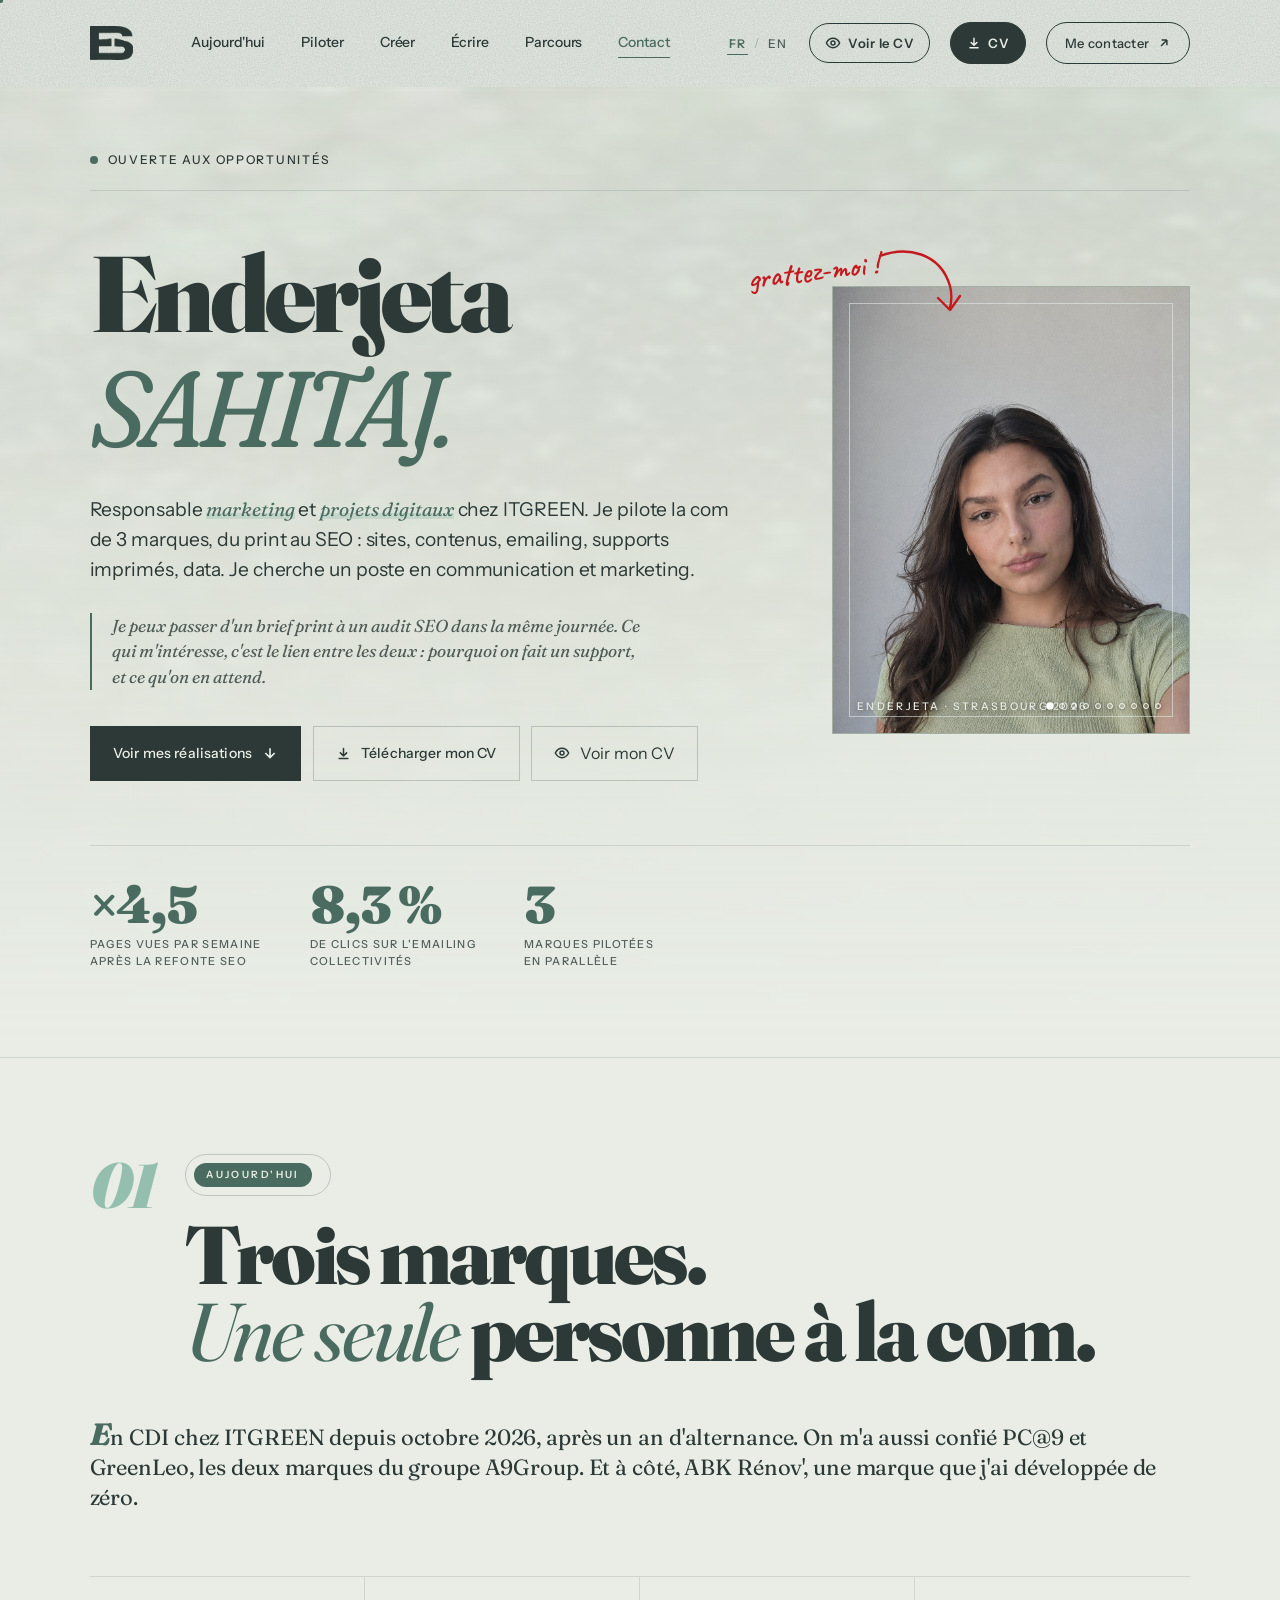
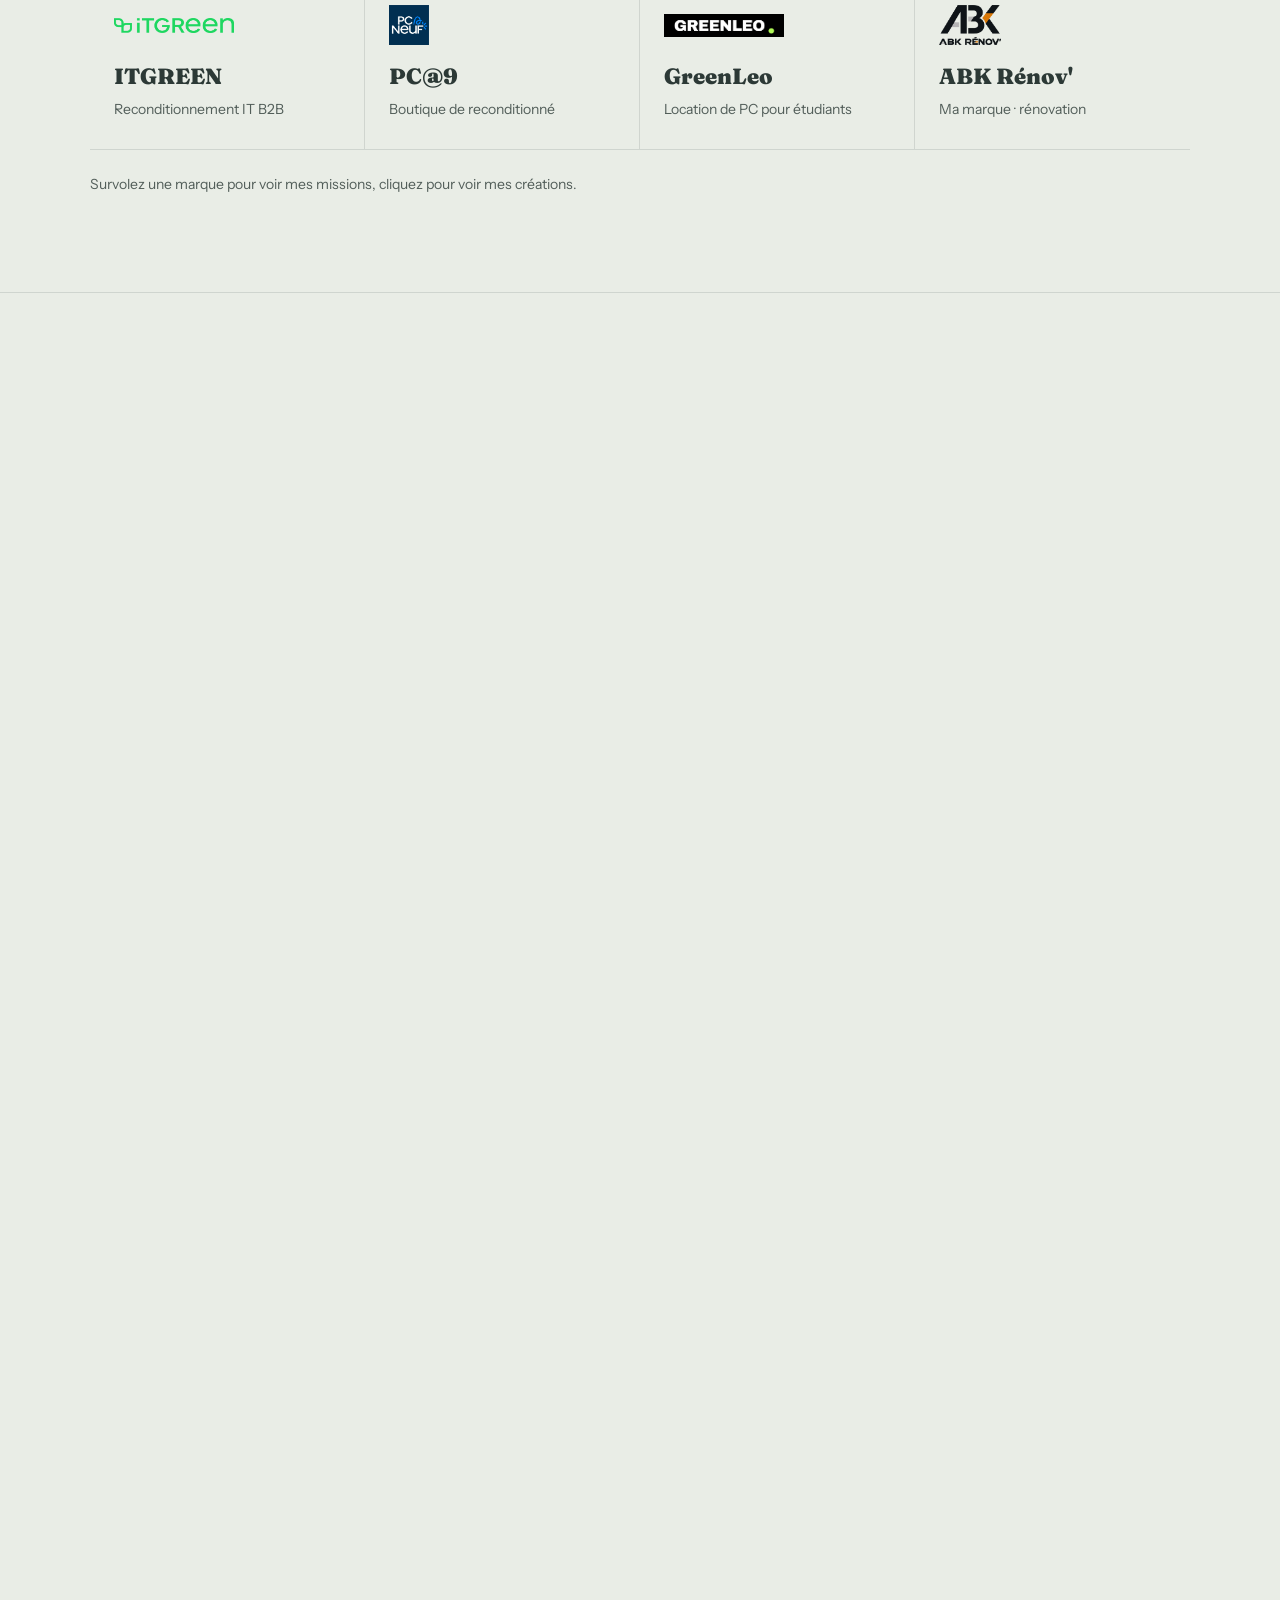
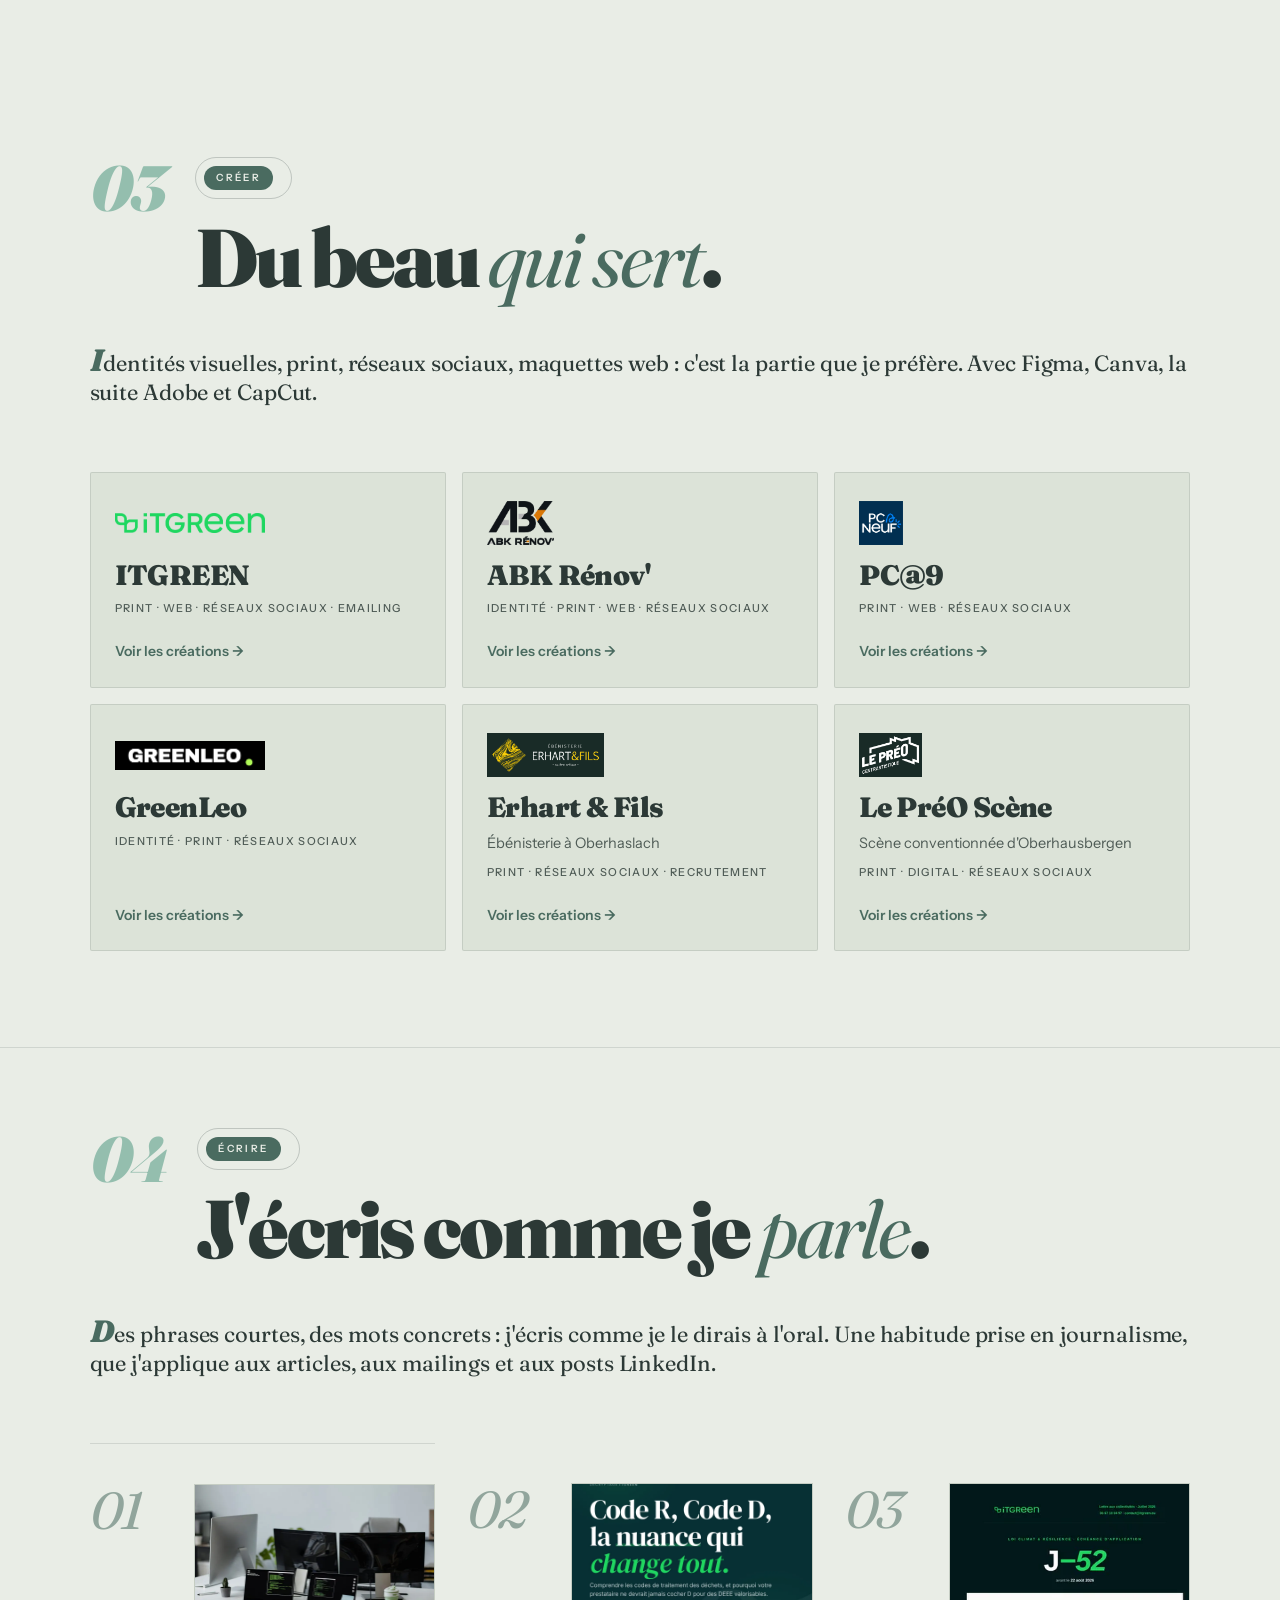
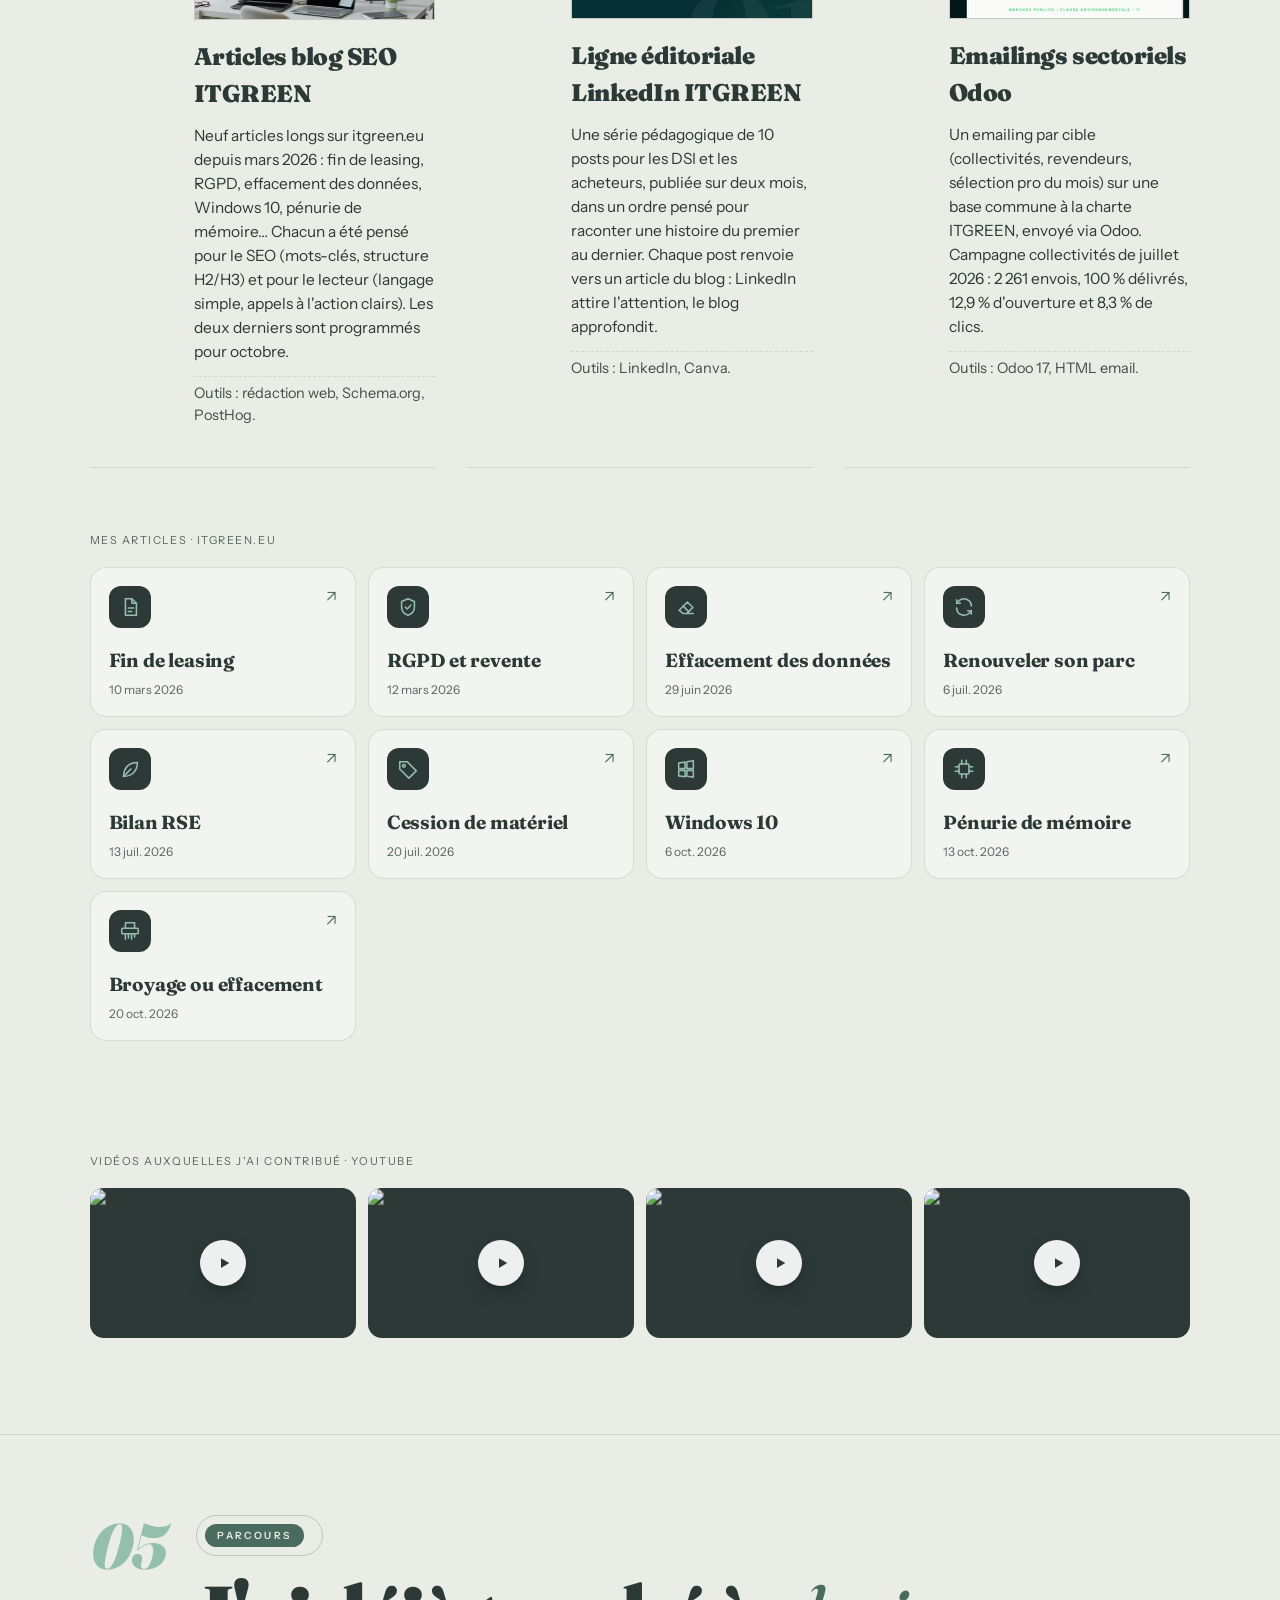
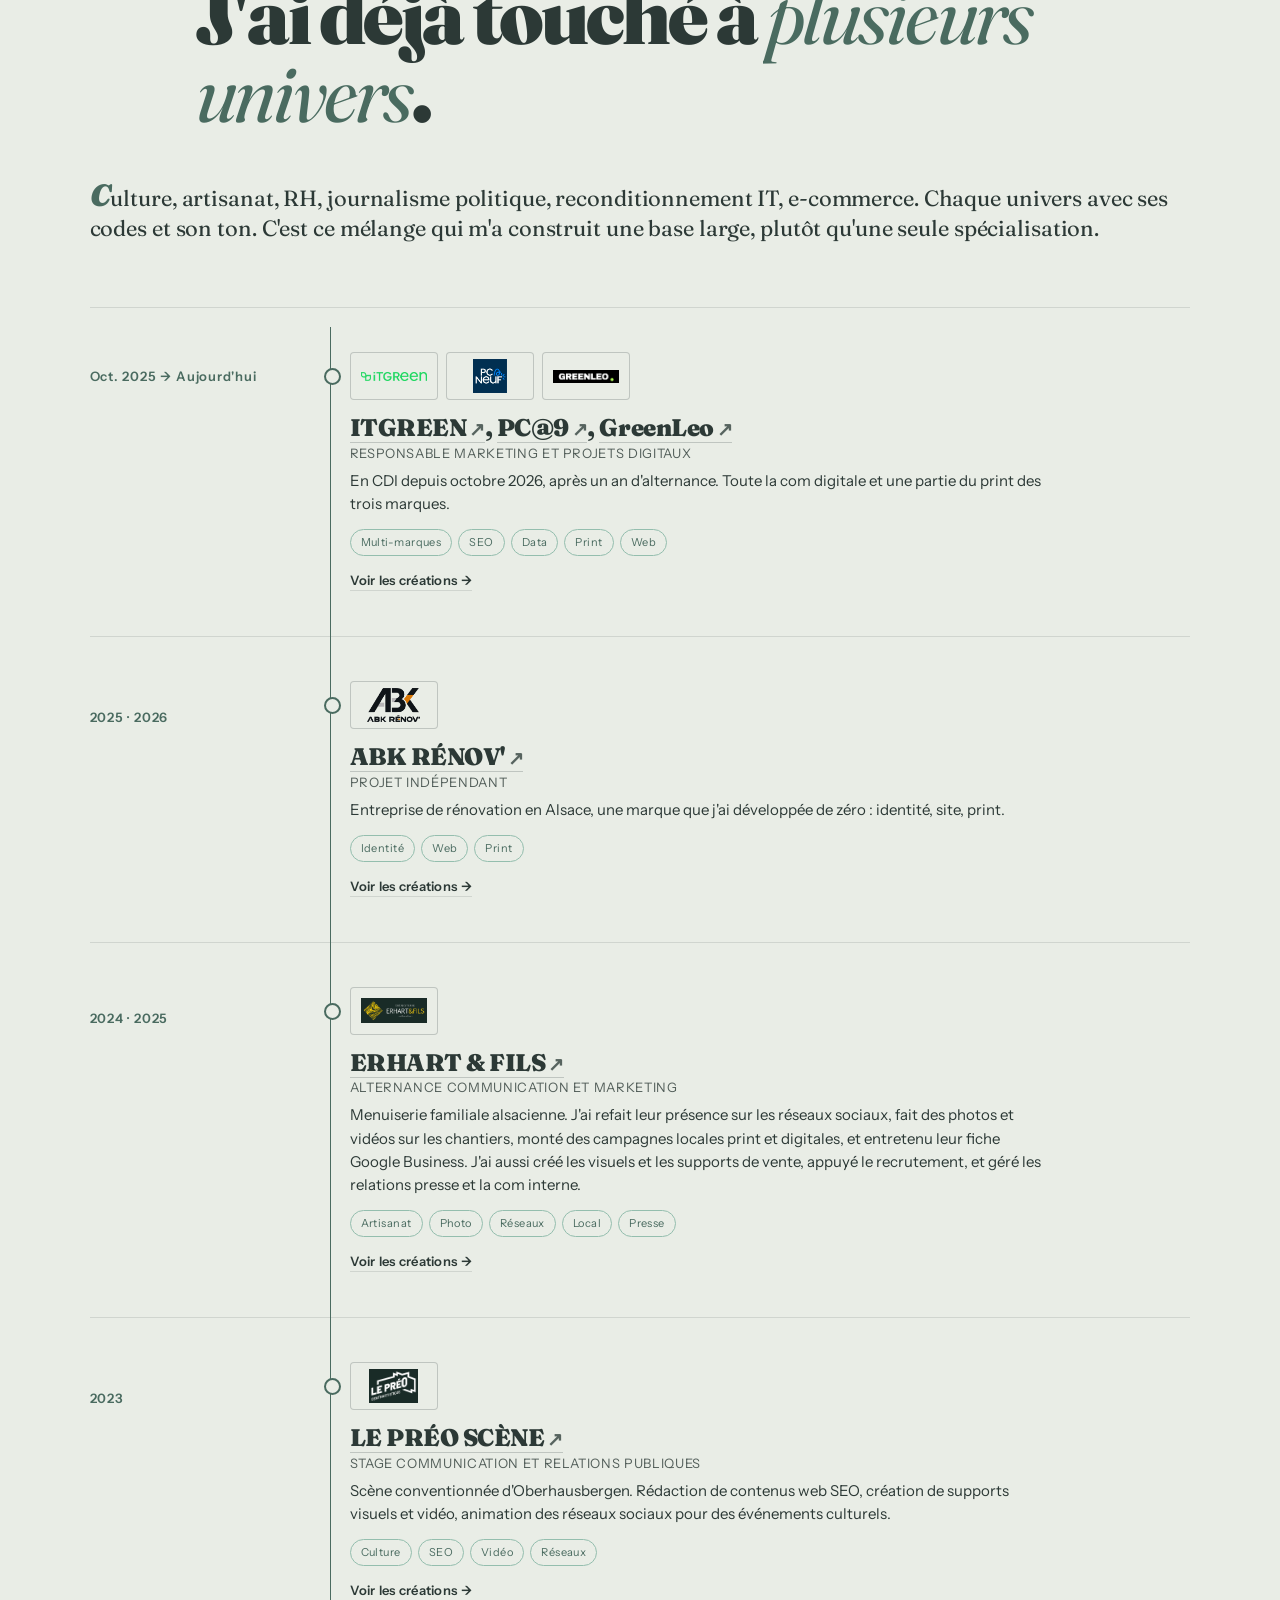
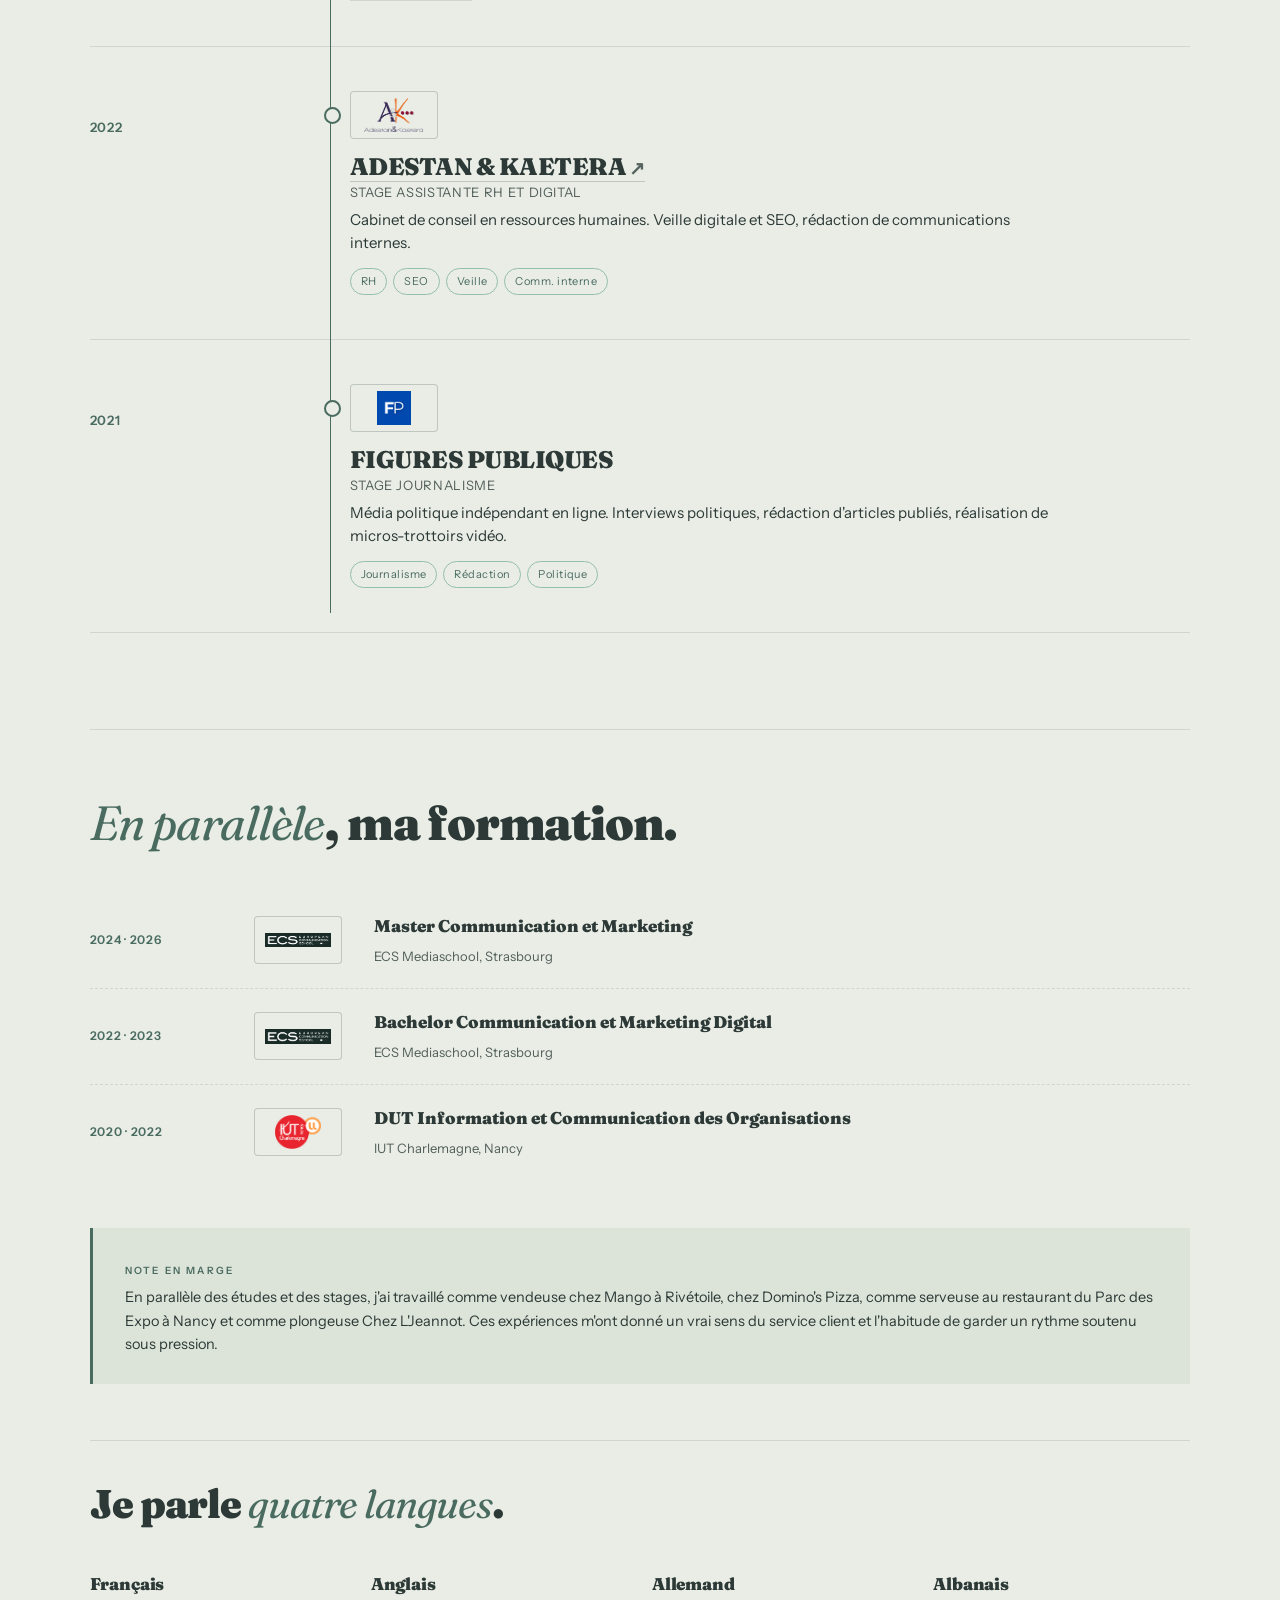
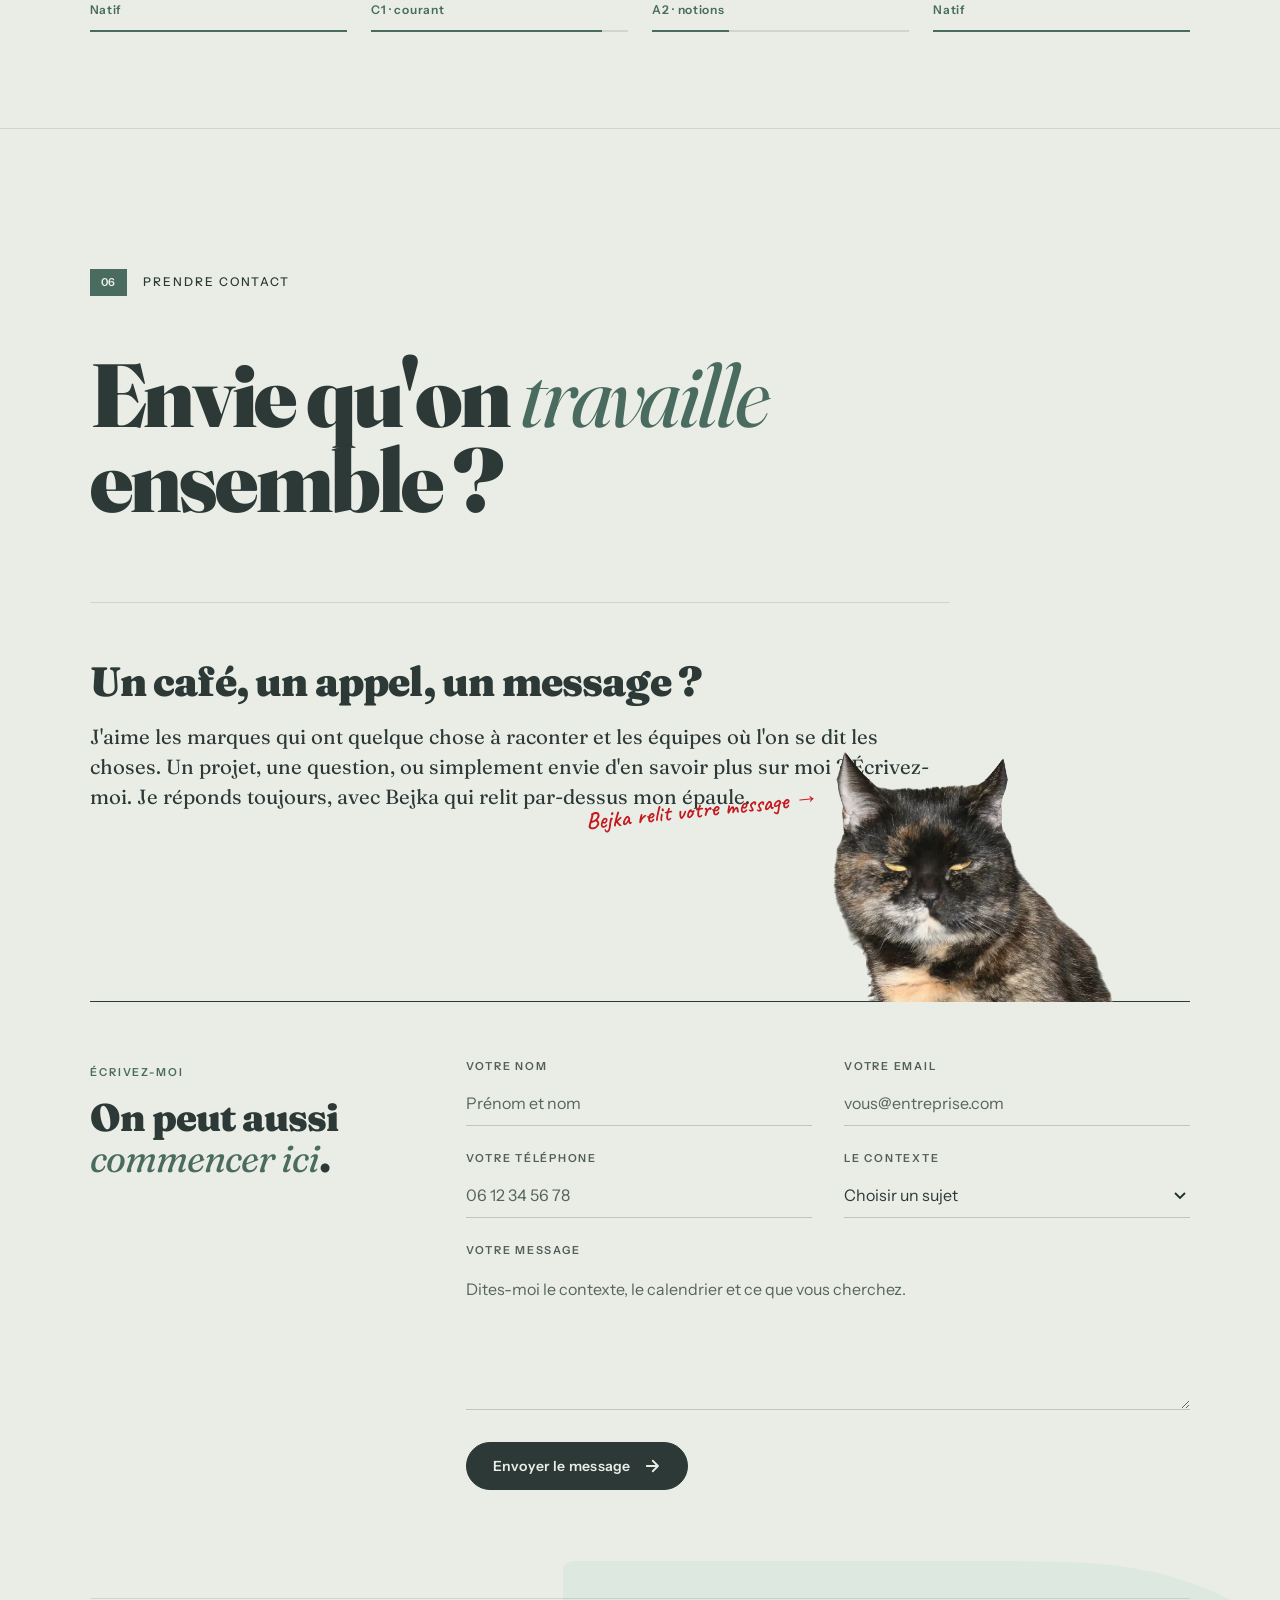
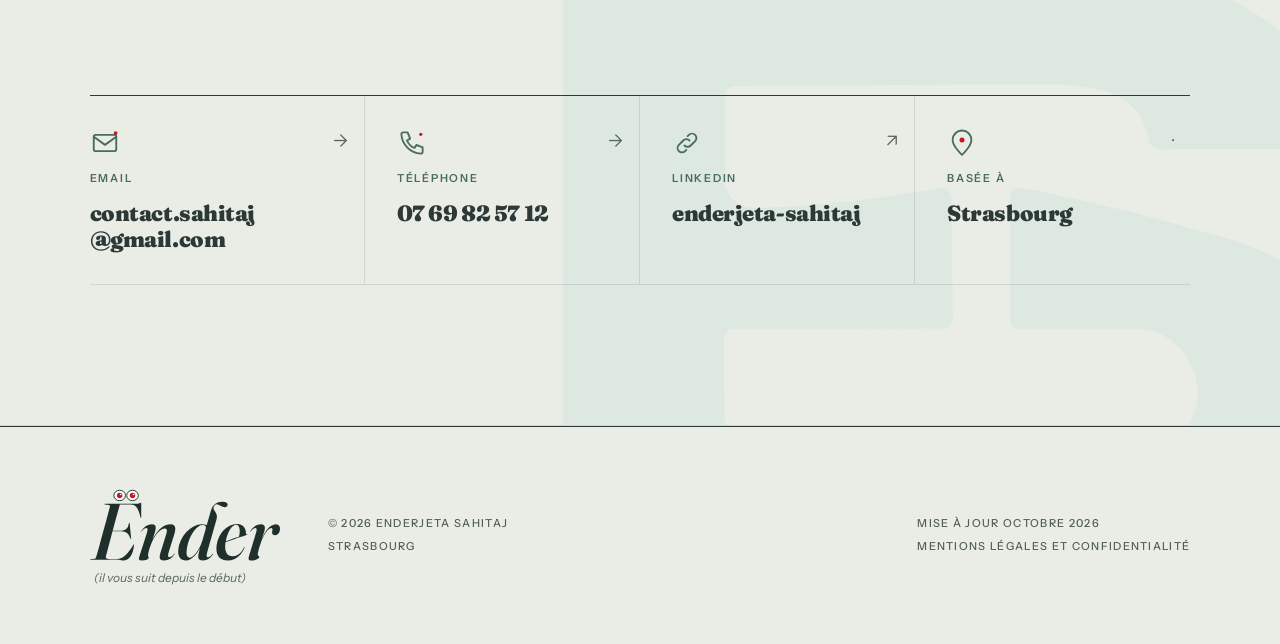
==== index.html @ 48693de1 "Bejka : pointes des oreilles redessinées (coupées sur la photo d'origine) Co-Authored-By: Claude Opu" ====
<!DOCTYPE html>
<html lang="fr">
<head>
<meta charset="UTF-8">
<meta name="viewport" content="width=device-width, initial-scale=1.0">
<title data-en="Enderjeta Sahitaj, communication and marketing">Enderjeta Sahitaj, communication et marketing</title>
<meta name="description" data-en="What I create for brands, and how I think about it. Come in, it&#39;s all here: the ideas, the trials and the results." content="Ce que je crée pour les marques, et comment j'y pense. Entrez, tout est là : les idées, les essais, et les résultats.">
<link rel="canonical" href="https://enderjeta-portfolio.vercel.app/">

<meta property="og:type" content="website">
<meta property="og:url" content="https://enderjeta-portfolio.vercel.app/">
<meta property="og:title" content="Enderjeta Sahitaj, communication et marketing">
<meta property="og:description" content="Ce que je crée pour les marques, et comment j'y pense. Entrez, tout est là : les idées, les essais, et les résultats.">
<meta property="og:image" content="https://enderjeta-portfolio.vercel.app/assets/og-image.png">
<meta property="og:image:width" content="1200">
<meta property="og:image:height" content="630">
<meta property="og:locale" content="fr_FR">
<meta property="og:site_name" content="Enderjeta Sahitaj">

<meta name="twitter:card" content="summary_large_image">
<meta name="twitter:title" content="Enderjeta Sahitaj, communication et marketing">
<meta name="twitter:description" content="Ce que je crée pour les marques, et comment j'y pense. Entrez, tout est là : les idées, les essais, et les résultats.">
<meta name="twitter:image" content="https://enderjeta-portfolio.vercel.app/assets/og-image.png">

<link rel="icon" href="/favicon.ico" sizes="any">
<link rel="icon" type="image/png" sizes="32x32" href="assets/charte/favicon-32.png">
<link rel="icon" type="image/png" sizes="16x16" href="assets/charte/favicon-16.png">
<link rel="icon" type="image/png" sizes="192x192" href="assets/charte/icone-192.png">
<link rel="apple-touch-icon" href="assets/charte/apple-touch-icon.png">
<meta name="theme-color" content="#3F6F63">
<link rel="preconnect" href="https://fonts.googleapis.com">
<link rel="preconnect" href="https://fonts.gstatic.com" crossorigin>
<link rel="preconnect" href="https://eu.i.posthog.com" crossorigin>
<link rel="preload" as="style" href="https://fonts.googleapis.com/css2?family=Fraunces:ital,opsz,wght@0,9..144,400;0,9..144,600;0,9..144,900;1,9..144,600;1,9..144,900&family=Instrument+Sans:ital,wght@0,400;0,500;0,600;1,400&family=Caveat:wght@600&display=swap" onload="this.rel='stylesheet'">
<noscript><link rel="stylesheet" href="https://fonts.googleapis.com/css2?family=Fraunces:ital,opsz,wght@0,9..144,400;0,9..144,600;0,9..144,900;1,9..144,600;1,9..144,900&family=Instrument+Sans:ital,wght@0,400;0,500;0,600;1,400&family=Caveat:wght@600&display=swap"></noscript>
<link rel="preload" as="image" href="assets/realisations/enderjeta-portrait-v2.jpg">
<link rel="stylesheet" href="style.css?v=83">

<!-- Mesure d'audience : PostHog sans cookie (persistance en mémoire), chargé après idle, avec enregistrement anonyme des visites (tout ce qui est tapé dans les champs est masqué). Pas de bandeau nécessaire. -->
<script>
  (function(){
    var POSTHOG_KEY = 'phc_kvtcKX2kpHwfpJZHC5r5jKibYQEbezaGsQ9dPWwXKyL5';
    var POSTHOG_HOST = 'https://eu.i.posthog.com';
    var GA_ID = 'G-84595LE73Q';
    var loaded = false;
    // Lien « moi » : ouvrir le site une fois avec ?moi sur un appareil, et ses visites ne sont plus mesurées sur ce navigateur (?pas-moi pour annuler).
    var estMoi = false;
    try {
      var q = new URLSearchParams(location.search);
      if (q.has('moi')) localStorage.setItem('portfolio-moi', '1');
      if (q.has('pas-moi')) localStorage.removeItem('portfolio-moi');
      if (q.has('moi') || q.has('pas-moi')) { q.delete('moi'); q.delete('pas-moi'); history.replaceState(null, '', location.pathname + (q.toString() ? '?' + q : '') + location.hash); }
      estMoi = localStorage.getItem('portfolio-moi') === '1';
    } catch (err) {}
    function loadPostHog(){
      if (estMoi) return;
      if (!POSTHOG_KEY || POSTHOG_KEY.indexOf('YOUR_') === 0) return;
      !function(t,e){var o,n,p,r;e.__SV||(window.posthog=e,e._i=[],e.init=function(i,s,a){function g(t,e){var o=e.split(".");2==o.length&&(t=t[o[0]],e=o[1]),t[e]=function(){t.push([e].concat(Array.prototype.slice.call(arguments,0)))}}(p=t.createElement("script")).type="text/javascript",p.async=!0,p.src=s.api_host+"/static/array.js",(r=t.getElementsByTagName("script")[0]).parentNode.insertBefore(p,r);var u=e;for(void 0!==a?u=e[a]=[]:a="posthog",u.people=u.people||[],u.toString=function(t){var e="posthog";return"posthog"!==a&&(e+="."+a),t||(e+=" (stub)"),e},u.people.toString=function(){return u.toString(1)+".people (stub)"},o="capture identify alias people.set people.set_once set_config register register_once unregister opt_out_capturing has_opted_out_capturing opt_in_capturing reset isFeatureEnabled onFeatureFlags getFeatureFlag getFeatureFlagPayload reloadFeatureFlags group updateEarlyAccessFeatureEnrollment getEarlyAccessFeatures getActiveMatchingSurveys getSurveys getNextSurveyStep onSessionId".split(" "),n=0;n<o.length;n++)g(u,o[n]);e._i.push([i,s,a])},e.__SV=1)}(document,window.posthog||[]);
      // LinkedIn remplace les liens marqués par l'adresse canonique : on reconnaît donc ses visiteurs à l'appli (LinkedInApp) ou à la page de provenance.
      var refHost = ''; try { refHost = document.referrer ? new URL(document.referrer).hostname : ''; } catch (err) {}
      var viaLinkedIn = /LinkedInApp/i.test(navigator.userAgent) || /(^|\.)(linkedin\.com|lnkd\.in)$/i.test(refHost);
      window.posthog.init(POSTHOG_KEY, { api_host: POSTHOG_HOST, persistence: 'memory', before_send: function(e){ if (viaLinkedIn && e && e.properties && !e.properties.utm_source) { e.properties.utm_source = 'linkedin'; e.properties.utm_medium = 'social'; } return e; }, disable_session_recording: false, session_recording: { maskAllInputs: true }, capture_pageview: true, capture_pageleave: true, autocapture: true });
    }
    function loadGA4(){
      if (!GA_ID || GA_ID.indexOf('YOUR_') === 0) return;
      var s = document.createElement('script');
      s.async = true; s.src = 'https://www.googletagmanager.com/gtag/js?id=' + GA_ID;
      document.head.appendChild(s);
      window.dataLayer = window.dataLayer || [];
      function gtag(){ dataLayer.push(arguments); }
      window.gtag = gtag;
      gtag('js', new Date());
      gtag('config', GA_ID, { anonymize_ip: true });
    }
    function loadAnalytics(){
      if (loaded) return; loaded = true;
      loadPostHog();
    }
    // On charge dès que le navigateur est idle, ou après 2,5s max, ou dès la 1ère interaction.
    if ('requestIdleCallback' in window) {
      window.requestIdleCallback(loadAnalytics, { timeout: 2500 });
    } else {
      setTimeout(loadAnalytics, 2500);
    }
    ['scroll','click','keydown','touchstart'].forEach(function(evt){
      window.addEventListener(evt, loadAnalytics, { once: true, passive: true });
    });
  })();
</script>
</head>
<body>

<div class="scroll-progress" aria-hidden="true"><i></i></div>
<div class="cursor" aria-hidden="true"></div>
<div class="cursor-dot" aria-hidden="true"></div>

<!-- ============ NAV ============ -->
<header class="nav">
  <a href="#top" class="nav__logo" aria-label="Retour en haut" data-aria-en="Back to top">
    <span class="nav__logo-mark" aria-hidden="true"></span>
  </a>
  <nav class="nav__links" id="nav-links">
    <a href="#today" data-section="today" data-en="Today">Aujourd'hui</a>
    <a href="#piloter" data-section="piloter" data-en="Manage">Piloter</a>
    <a href="#creer" data-section="creer" data-en="Create">Créer</a>
    <a href="#ecrire" data-section="ecrire" data-en="Write">Écrire</a>
    <a href="#univers" data-section="univers" data-en="Path">Parcours</a>
    <a href="#contact" data-section="contact" data-en="Contact">Contact</a>
    <button type="button" class="nav__links-eye" data-cv-preview><svg width="16" height="16" viewBox="0 0 24 24" fill="none" stroke="currentColor" stroke-width="2.2" stroke-linecap="round" stroke-linejoin="round" aria-hidden="true"><path d="M2 12s3.6-7 10-7 10 7 10 7-3.6 7-10 7S2 12 2 12z"/><circle cx="12" cy="12" r="3"/></svg><span data-en="View my CV">Voir mon CV</span></button>
    <a href="cv-enderjeta-fr.pdf" data-href-en="cv-enderjeta-en.pdf" class="nav__links-cv" download><span data-en="Download my CV">Télécharger mon CV</span> <svg width="14" height="14" viewBox="0 0 24 24" fill="none" stroke="currentColor" stroke-width="2.5" stroke-linecap="round" stroke-linejoin="round" aria-hidden="true"><path d="M12 4v12M7 11l5 5 5-5M5 20h14"/></svg></a>
  </nav>
  <div class="nav__right">
    <div class="lang-toggle" role="group" aria-label="Choix de la langue" data-aria-en="Language choice">
      <button type="button" class="lang-btn is-active" data-lang="fr">FR</button>
      <span aria-hidden="true">/</span>
      <button type="button" class="lang-btn" data-lang="en">EN</button>
    </div>
    <button type="button" class="nav__cv-view" data-cv-preview><svg width="16" height="16" viewBox="0 0 24 24" fill="none" stroke="currentColor" stroke-width="2.2" stroke-linecap="round" stroke-linejoin="round" aria-hidden="true"><path d="M2 12s3.6-7 10-7 10 7 10 7-3.6 7-10 7S2 12 2 12z"/><circle cx="12" cy="12" r="3"/></svg><span data-en="View CV">Voir le CV</span></button>
    <a href="cv-enderjeta-fr.pdf" data-href-en="cv-enderjeta-en.pdf" class="nav__cv" download aria-label="Télécharger mon CV en français" data-aria-en="Download my CV in English">
      <svg width="14" height="14" viewBox="0 0 24 24" fill="none" stroke="currentColor" stroke-width="2.5" stroke-linecap="round" stroke-linejoin="round" aria-hidden="true"><path d="M12 4v12M7 11l5 5 5-5M5 20h14"/></svg><span>CV</span>
    </a>
    <a href="#contact" class="nav__cta" data-magnetic>
      <span data-en="Get in touch">Me contacter</span>
      <svg width="14" height="14" viewBox="0 0 24 24" fill="none" stroke="currentColor" stroke-width="2.5"><path d="M7 17L17 7M17 7H8M17 7v9"/></svg>
    </a>
    <button type="button" class="burger" aria-label="Ouvrir le menu" data-aria-en="Open menu" aria-expanded="false" aria-controls="nav-links">
      <span></span>
      <span></span>
    </button>
  </div>
</header>

<!-- ============ HERO ============ -->
<section class="hero" id="top">
  <div class="hero__grid hero__grid--portrait">
    <div class="hero__meta">
      <span class="hero__open"><span class="dot" aria-hidden="true"></span><span data-en="Open to work">Ouverte aux opportunités</span></span>
    </div>

    <div class="hero__main">
      <h1 class="hero__title">
        Enderjeta<br>
        <span class="hero__title-italic">SAHITAJ.</span>
      </h1>

      <p class="hero__tagline" data-en='<em class="italic">Marketing</em> and <em class="italic">digital projects</em> manager at ITGREEN. I run the communication of 3 brands, from print to SEO: websites, content, emailing, print, data. Looking for a communication and marketing role.'>Responsable <em class="italic">marketing</em> et <em class="italic">projets digitaux</em> chez ITGREEN. Je pilote la com de 3 marques, du print au SEO : sites, contenus, emailing, supports imprimés, data. Je cherche un poste en communication et marketing.</p>

      <blockquote class="hero__quote" data-en="I can go from a print brief to an SEO audit in the same day. What interests me is the link between the two: why we make a piece, and what we expect from it.">Je peux passer d'un brief print à un audit SEO dans la même journée. Ce qui m'intéresse, c'est le lien entre les deux : pourquoi on fait un support, et ce qu'on en attend.</blockquote>

      <div class="hero__actions">
        <a href="#piloter" class="btn btn--primary" data-magnetic>
          <span data-en="See my work">Voir mes réalisations</span>
          <svg width="16" height="16" viewBox="0 0 24 24" fill="none" stroke="currentColor" stroke-width="2.5"><path d="M12 5v14M5 12l7 7 7-7"/></svg>
        </a>
        <a href="cv-enderjeta-fr.pdf" data-href-en="cv-enderjeta-en.pdf" class="btn btn--ghost" download>
          <svg width="15" height="15" viewBox="0 0 24 24" fill="none" stroke="currentColor" stroke-width="2.4" stroke-linecap="round" stroke-linejoin="round" aria-hidden="true"><path d="M12 4v12M7 11l5 5 5-5M5 20h14"/></svg><span data-en="Download my CV">Télécharger mon CV</span>
        </a>
        <button type="button" class="btn btn--ghost" data-cv-preview><svg width="16" height="16" viewBox="0 0 24 24" fill="none" stroke="currentColor" stroke-width="2.2" stroke-linecap="round" stroke-linejoin="round" aria-hidden="true"><path d="M2 12s3.6-7 10-7 10 7 10 7-3.6 7-10 7S2 12 2 12z"/><circle cx="12" cy="12" r="3"/></svg><span data-en="View my CV">Voir mon CV</span></button>
      </div>
    </div>

    <div class="hero__photo">
    <div class="hero__portrait" oncontextmenu="return false;" ondragstart="return false;">
      <div class="hero__frame" role="img" aria-label="Portrait d'Enderjeta Sahitaj" data-aria-en="Portrait of Enderjeta Sahitaj"></div>
      <div class="pause__shield" aria-hidden="true"></div>
      <span class="pause__caption">Enderjeta · Strasbourg 2026</span>
    </div>
    <div class="scratch-note" aria-hidden="true">
      <span class="scratch-note__txt" data-en="scratch me!">grattez-moi !</span>
      <svg class="scratch-note__arrow" viewBox="0 0 92 74"><path d="M4 10 C 30 0, 64 6, 74 40 C 76 48, 76 54, 74 62"/><path d="M62 52 L 74 64 L 84 50"/></svg>
    </div>
    </div>

    <div class="hero__foot">
      <div class="hero__stats">
        <div>
          <strong>×4,5</strong>
          <span data-en="weekly page views<br>after the SEO overhaul">pages vues par semaine<br>après la refonte SEO</span>
        </div>
        <div>
          <strong>8,3&nbsp;%</strong>
          <span data-en="click rate on the<br>local authorities emailing">de clics sur l'emailing<br>collectivités</span>
        </div>
        <div>
          <strong>3</strong>
          <span data-en="brands managed<br>in parallel">marques pilotées<br>en parallèle</span>
        </div>
      </div>
    </div>
  </div>
</section>

<!-- ============ CH 01 · AUJOURD'HUI ============ -->
<section class="chapter chapter--intro reveal" id="today">
  <div class="chapter__head">
    <span class="chapter__num" aria-hidden="true">01</span>
    <div class="chapter__head-text">
      <div class="chapter__marker"><span data-en="Today">Aujourd'hui</span></div>
      <h2 class="chapter__title" data-en='Three brands.<br><span class="italic">One person</span> on comms.'>
        Trois marques.<br>
        <span class="italic">Une seule</span> personne à la com.
      </h2>
    </div>
  </div>

  <div class="chapter__lead">
    <p data-en="On a permanent contract at ITGREEN since October 2026, after a year as an apprentice. I was also given PC@9 and GreenLeo, the two brands of the A9Group. And on the side, ABK Rénov&#39;, a brand I built from scratch.">
      En CDI chez ITGREEN depuis octobre 2026, après un an d'alternance. On m'a aussi confié PC@9 et GreenLeo, les deux marques du groupe A9Group. Et à côté, ABK Rénov', une marque que j'ai développée de zéro.
    </p>
  </div>

  <!-- Une ligne par marque ; un clic ouvre la fenêtre de ses créations -->
  <div class="logos">
    <button type="button" class="logos__item" data-brand="itgreen">
      <span class="logos__img"><img src="assets/logos/itgreen.png" alt="" loading="lazy"></span>
      <span class="logos__name">ITGREEN</span>
      <span class="logos__desc" data-en="B2B IT refurbishment">Reconditionnement IT B2B</span>
      <ul class="logos__missions">
        <li data-en="SEO overhaul of the website: structure, content, structured data">Refonte SEO du site : structure, contenus, données structurées</li>
        <li data-en="Sector-specific Odoo emailings: 8.3% click rate on 2,261 sends">Emailings sectoriels Odoo : 8,3&nbsp;% de clics sur 2 261 envois</li>
        <li data-en="B2B client area redesign: benchmark, user journey, mockups">Refonte de l'espace client B2B : benchmark, parcours, maquettes</li>
        <li data-en="Time-tracking and admin tool with a tablet check-in kiosk (my own initiative)">Outil de pointage et d'administration, avec borne sur tablette (mon initiative)</li>
        <li data-en="Automated weekly data report (Search Console, GA4, PostHog)">Rapport data hebdomadaire automatisé (Search Console, GA4, PostHog)</li>
      </ul>
    </button>
    <button type="button" class="logos__item" data-brand="pca9">
      <span class="logos__img"><img src="assets/logos/pca9.png" alt="" loading="lazy"></span>
      <span class="logos__name">PC@9</span>
      <span class="logos__desc" data-en="Refurbished tech store">Boutique de reconditionné</span>
      <ul class="logos__missions">
        <li data-en="Full redesign of the in-store print collateral">Refonte complète des supports boutique (print)</li>
        <li data-en="&ldquo;Find your PC&rdquo; online configurator">Configurateur «&nbsp;Trouvez votre PC&nbsp;» en ligne</li>
        <li data-en="Live Chat and customer re-engagement emailings">Live Chat et emailings relance clients</li>
        <li data-en="SEO indexation unblocked on Google">Déblocage SEO indexation Google</li>
        <li data-en="Header CTA and category banner deployed on the Odoo site">CTA header et bandeau catégories déployés sur le site Odoo</li>
      </ul>
    </button>
    <button type="button" class="logos__item" data-brand="greenleo">
      <span class="logos__img"><img src="assets/logos/greenleo.png" alt="" loading="lazy"></span>
      <span class="logos__name">GreenLeo</span>
      <span class="logos__desc" data-en="PC rental for students">Location de PC pour étudiants</span>
      <ul class="logos__missions">
        <li data-en="Brand launch: student positioning, offer at 10€ per month">Lancement de la marque : positionnement étudiant, offre à 10 € par mois</li>
        <li data-en="Rollout of the brand identity across every support">Déploiement de l'identité imposée sur tous les supports</li>
        <li data-en="A5 flyer, bookmark, social templates kit">Flyer A5, marque-page, kit templates social</li>
        <li data-en="Meta, LinkedIn, Linktree and Astro website">Comptes Meta + LinkedIn + Linktree, site Astro greenleo.fr</li>
        <li data-en="Standalone QR codes, GA4 tracking">QR codes autonomes, tracking GA4</li>
      </ul>
    </button>
    <button type="button" class="logos__item" data-brand="abk">
      <span class="logos__img"><img src="assets/logos/abk.png" alt="" loading="lazy"></span>
      <span class="logos__name">ABK Rénov'</span>
      <span class="logos__desc" data-en="My own brand · renovation">Ma marque · rénovation</span>
      <ul class="logos__missions">
        <li data-en="Full brand identity (brand board, logo, business card)">Identité de marque complète (brand board, logo, carte de visite)</li>
        <li data-en="abkrenov.fr website (design and integration)">Site abkrenov.fr (design et intégration)</li>
        <li data-en="Warranties section redesign">Refonte de la section garanties du site</li>
        <li data-en="Brand system and print materials aligned">Charte graphique et supports print alignés</li>
      </ul>
    </button>
  </div>
  <p class="brands__hint" data-en="Hover a brand to see my missions, click to see my work.">Survolez une marque pour voir mes missions, cliquez pour voir mes créations.</p>
</section>

<!-- ============ CH 02 · PILOTER ============ -->
<section class="chapter chapter--piloter reveal" id="piloter">
  <div class="chapter__head">
    <span class="chapter__num" aria-hidden="true">02</span>
    <div class="chapter__head-text">
      <div class="chapter__marker"><span data-en="Manage">Piloter</span></div>
      <h2 class="chapter__title" data-en='I like to <span class="italic">understand</span><br>before I act.'>
        J'aime <span class="italic">comprendre</span><br>
        avant d'agir.
      </h2>
    </div>
  </div>

  <div class="chapter__lead">
    <p data-en="Before starting a project, I look at what already exists, what competitors do, and I talk to the people who know. Otherwise you deliver a nice visual that helps no one.">
      Avant de lancer un projet, je regarde ce qui existe, ce que font les concurrents, et je parle avec ceux qui savent. Sinon on livre un joli visuel qui ne sert à rien.
    </p>
  </div>

  <div class="results">
    <article class="result result--case">
      <div class="result__num">01</div>
      <div class="result__body">
        <h3 data-en="SEO overhaul of itgreen.eu">Refonte SEO d'itgreen.eu</h3>
        <dl class="case">
          <dt data-en="The context">Le contexte</dt>
          <dd data-en="The ITGREEN website drew few visits and its structure helped neither Google nor visitors.">Le site d'ITGREEN attirait peu de visites et sa structure n'aidait ni Google ni les visiteurs.</dd>
          <dt data-en="What I did">Ce que j'ai fait</dt>
          <dd data-en="I reworked the site structure, rewrote titles, meta descriptions and page copy, then added 13 validated Schema.org tags, including two FAQs.">J'ai revu l'arborescence, réécrit les titres, les méta-descriptions et le texte des pages, puis ajouté 13 balises Schema.org validées, dont deux FAQ.</dd>
          <dt data-en="The result">Le résultat</dt>
          <dd data-en="Since the overhaul, weekly page views have grown 4.5×.">Depuis la refonte, les pages vues par semaine ont été multipliées par 4,5.</dd>
        </dl>
        <p class="result__tools" data-en="Tools: Search Console, GA4, PostHog, Schema.org.">Outils : Search Console, GA4, PostHog, Schema.org.</p>
        <p class="result__learn" data-en="What I learned: the structured data only started to pay off once the page copy was rewritten alongside it.">Ce que j'en ai retenu : les données structurées n'ont commencé à porter leurs fruits qu'une fois le texte des pages réécrit en parallèle.</p>
      </div>
        <p class="keyfig"><b data-en="×4.5">×4,5</b><span data-en="weekly page views since the overhaul">pages vues par semaine depuis la refonte</span></p>
    </article>

    <article class="result result--case">
      <div class="result__num">02</div>
      <div class="result__body">
        <h3 data-en="82% bounce rate: a false alarm">82&nbsp;% de rebond : une fausse alerte</h3>
        <dl class="case">
          <dt data-en="The context">Le contexte</dt>
          <dd data-en="One week, the site&#39;s bounce rate jumped to 82%, while it had been around 21% before the overhaul. The temptation was to redo the home page in a hurry.">Une semaine, le taux de rebond du site est monté à 82&nbsp;%, alors qu'il tournait autour de 21&nbsp;% avant la refonte. La tentation était de refaire la page d'accueil en urgence.</dd>
          <dt data-en="What I did">Ce que j'ai fait</dt>
          <dd data-en="Before touching the site, I dug into the data. A large share of the &quot;bounces&quot; came from bots scanning links in emails, not from real visitors.">Avant de toucher au site, j'ai regardé les données en détail. Une bonne partie des « rebonds » venait de robots qui scannent les liens des e-mails, pas de vrais visiteurs.</dd>
          <dt data-en="The result">Le résultat</dt>
          <dd data-en="Once those sessions were filtered out, the real bounce rate settled around 67%. The pages that really needed work were elsewhere, mostly on mobile.">Une fois ces sessions filtrées, le rebond réel se stabilise autour de 67&nbsp;%. Les pages qui avaient vraiment besoin de travail étaient ailleurs, surtout sur mobile.</dd>
        </dl>
        <p class="result__tools" data-en="Tools: GA4, PostHog.">Outils : GA4, PostHog.</p>
        <p class="result__learn" data-en="What I learned: an alarming number often just needs a closer reading before anyone starts redoing pages.">Ce que j'en ai retenu : un chiffre alarmant demande souvent juste d'être relu plus attentivement avant qu'on refasse des pages.</p>
      </div>
        <p class="keyfig"><b data-en="67%">67 %</b><span data-en="the real bounce rate once bots are filtered out (82% displayed)">le vrai taux de rebond, une fois les robots filtrés (82 % affichés)</span></p>
    </article>

    <article class="result result--case">
      <div class="result__num">03</div>
      <div class="result__body">
        <h3 data-en="ITGREEN client area: from benchmark to launch">Espace client ITGREEN : du benchmark à la mise en ligne</h3>
        <dl class="case">
          <dt data-en="The context">Le contexte</dt>
          <dd data-en="The B2B client area had to be rebuilt without disrupting the clients already using it.">Il fallait refaire l'espace client B2B sans perturber les clients qui l'utilisaient déjà.</dd>
          <dt data-en="What I did">Ce que j'ai fait</dt>
          <dd data-en="I studied the client areas of 4 ITAD competitors and drew 7 recommendations from them. Then I designed the journey and mockups of 12 pages (dashboard, inventory of 718 devices, aftersales, certificates…) starting from what the client actually comes for.">J'ai étudié les espaces clients de 4 concurrents du secteur ITAD et j'en ai tiré 7 recommandations. Puis j'ai conçu le parcours et les maquettes de 12 pages (tableau de bord, inventaire de 718 équipements, SAV, certificats…) en partant de ce que le client vient chercher.</dd>
          <dt data-en="The result">Le résultat</dt>
          <dd data-en="The new area ran alongside the old one while 3 client accounts tested and approved it. Switch-over with no downtime and no data lost.">Le nouvel espace a tourné en parallèle de l'ancien, le temps que 3 comptes clients le testent et le valident. Bascule sans coupure, aucune donnée perdue.</dd>
        </dl>
        <p class="result__tools" data-en="Method: benchmark, Figma mockups, testing with three clients.">Méthode : benchmark, maquettes Figma, tests avec trois clients.</p>
        <p class="result__learn" data-en="What I learned: benchmarking and precise mockups saved weeks of back-and-forth, with the team and with the developer.">Ce que j'en ai retenu : du benchmark et des maquettes précises ont évité des semaines d'allers-retours, avec l'équipe comme avec le développeur.</p>
      </div>
        <p class="keyfig"><b data-en="0">0</b><span data-en="downtime at switchover, after 4 competitors studied, 12 pages designed and 3 test clients">coupure à la bascule, après 4 concurrents étudiés, 12 pages maquettées et 3 clients testeurs</span></p>
    </article>

    <article class="result result--case">
      <div class="result__num">04</div>
      <div class="result__body">
        <h3 data-en="Automated weekly data report">Rapport hebdo data automatisé</h3>
        <dl class="case">
          <dt data-en="The context">Le contexte</dt>
          <dd data-en="The site&#39;s numbers were scattered across Search Console, GA4 and PostHog. Pulling them together took time every week.">Les chiffres du site étaient éparpillés entre Search Console, GA4 et PostHog. Les rassembler prenait du temps chaque semaine.</dd>
          <dt data-en="What I did">Ce que j'ai fait</dt>
          <dd data-en="I built a report that cross-references the three sources: traffic, SEO queries, behaviour, mobile or desktop. Then I automated it.">J'ai construit un rapport qui croise les trois sources : trafic, requêtes SEO, comportements, mobile ou ordinateur. Puis je l'ai automatisé.</dd>
          <dt data-en="The result">Le résultat</dt>
          <dd data-en="Every Monday at 8am, the report goes out by email and lands in the team&#39;s OneDrive, with nobody assembling the data by hand.">Chaque lundi à 8 h, le rapport part par e-mail et se range sur le OneDrive de l'équipe, sans que personne n'assemble les données à la main.</dd>
        </dl>
        <p class="result__tools" data-en="Tools: Search Console, GA4, PostHog, OneDrive.">Outils : Search Console, GA4, PostHog, OneDrive.</p>
        <p class="result__learn" data-en="What I learned: once the report was automated, Monday morning became time to read the numbers instead of assembling them.">Ce que j'en ai retenu : une fois le rapport automatisé, le lundi matin est passé à lire les chiffres au lieu de les assembler.</p>
      </div>
        <p class="keyfig"><b data-en="Monday 8 am">Lundi 8 h</b><span data-en="the report goes out on its own, by email and to OneDrive">le rapport part tout seul, par e-mail et sur le OneDrive</span></p>
    </article>

    <article class="result result--case">
      <div class="result__num">05</div>
      <div class="result__body">
        <h3 data-en="ITGREEN time-tracking and admin tool">Pointage et administration ITGREEN</h3>
        <span class="result__tag" data-en="My own initiative">Mon initiative</span>
        <dl class="case">
          <dt data-en="The context">Le contexte</dt>
          <dd data-en="The team&#39;s hours were tracked in Excel sheets, one per employee, to be re-entered every month for the accountant.">Les heures de l'équipe étaient suivies dans des fiches Excel, une par salarié, à reprendre chaque mois pour le cabinet comptable.</dd>
          <dt data-en="What I did">Ce que j'ai fait</dt>
          <dd data-en="Nobody had asked for it: I proposed and set up an internal tool. A tablet at the entrance serves as a check-in kiosk, with each person&#39;s photo and code. Hours are then approved, the month closed and the sheet sent to the accountant. I brought in the Excel sheets back to January 2026.">Personne ne me l'avait demandé : j'ai proposé et mis en place un outil interne. Une tablette à l'entrée sert de borne de pointage, avec la photo et le code de chacun. Les heures sont ensuite validées, le mois clôturé et la fiche transmise au comptable. J'y ai repris les fiches Excel depuis janvier 2026.</dd>
          <dt data-en="The result">Le résultat</dt>
          <dd data-en="The team checks in every day on the entrance tablet. I have started extending the tool to the rest of the admin work: leave, expenses, supplier invoices.">L'équipe pointe chaque jour sur la tablette de l'entrée. J'ai commencé à étendre l'outil au reste de l'administratif : congés, notes de frais, factures fournisseurs.</dd>
        </dl>
        <p class="result__tools" data-en="Tools: Android tablet in kiosk mode, internal web tool.">Outils : tablette Android en mode borne, outil web interne.</p>
        <p class="result__learn" data-en="What I learned: for every feature, I ask whether it really makes the work simpler. If not, it stays out. An internal tool must never turn into a monster.">Ce que j'en ai retenu : pour chaque fonction, je me demande si elle simplifie vraiment le travail. Sinon, elle n'entre pas. Un outil interne ne doit jamais devenir une usine à gaz.</p>
      </div>
        <p class="keyfig"><b data-en="Every day">Chaque jour</b><span data-en="the team checks in on the entrance tablet">l'équipe pointe sur la tablette de l'entrée</span></p>
    </article>
  </div>
</section>

<!-- ============ CH 03 · CRÉER ============ -->
<section class="chapter chapter--creer reveal" id="creer">
  <div class="chapter__head">
    <span class="chapter__num" aria-hidden="true">03</span>
    <div class="chapter__head-text">
      <div class="chapter__marker"><span data-en="Create">Créer</span></div>
      <h2 class="chapter__title" data-en='Beautiful work <span class="italic">that works</span>.'>
        Du beau <span class="italic">qui sert</span>.
      </h2>
    </div>
  </div>

  <div class="chapter__lead">
    <p data-en="Visual identities, print, social media, web mockups: this is the part I like best. With Figma, Canva, the Adobe suite and CapCut.">
      Identités visuelles, print, réseaux sociaux, maquettes web : c'est la partie que je préfère. Avec Figma, Canva, la suite Adobe et CapCut.
    </p>
  </div>

  <div class="makers">
      <button type="button" class="maker" data-brand="itgreen">
        <span class="maker__logo"><img src="assets/logos/itgreen.png" alt="" loading="lazy"></span>
        <span class="maker__name">ITGREEN</span>
        <span class="maker__meta" data-en="Print · Web · Social media · Emailing">Print · Web · Réseaux sociaux · Emailing</span>
        <span class="maker__cta"><span data-en="See the work">Voir les créations</span> <span aria-hidden="true">→</span></span>
      </button>
      <button type="button" class="maker" data-brand="abk">
        <span class="maker__logo"><img src="assets/logos/abk.png" alt="" loading="lazy"></span>
        <span class="maker__name">ABK Rénov'</span>
        <span class="maker__meta" data-en="Identity · Print · Web · Social media">Identité · Print · Web · Réseaux sociaux</span>
        <span class="maker__cta"><span data-en="See the work">Voir les créations</span> <span aria-hidden="true">→</span></span>
      </button>
      <button type="button" class="maker" data-brand="pca9">
        <span class="maker__logo"><img src="assets/logos/pca9.png" alt="" loading="lazy"></span>
        <span class="maker__name">PC@9</span>
        <span class="maker__meta" data-en="Print · Web · Social media">Print · Web · Réseaux sociaux</span>
        <span class="maker__cta"><span data-en="See the work">Voir les créations</span> <span aria-hidden="true">→</span></span>
      </button>
      <button type="button" class="maker" data-brand="greenleo">
        <span class="maker__logo"><img src="assets/logos/greenleo.png" alt="" loading="lazy"></span>
        <span class="maker__name">GreenLeo</span>
        <span class="maker__meta" data-en="Identity · Print · Social media">Identité · Print · Réseaux sociaux</span>
        <span class="maker__cta"><span data-en="See the work">Voir les créations</span> <span aria-hidden="true">→</span></span>
      </button>
      
      <button type="button" class="maker" data-brand="erhart">
        <span class="maker__logo"><img src="assets/logos/erhart.png" alt="" loading="lazy"></span>
        <span class="maker__name">Erhart &amp; Fils</span>
        <span class="maker__desc" data-en="Cabinetmaker in Oberhaslach">Ébénisterie à Oberhaslach</span>
        <span class="maker__meta" data-en="Print · Social media · Recruitment">Print · Réseaux sociaux · Recrutement</span>
        <span class="maker__cta"><span data-en="See the work">Voir les créations</span> <span aria-hidden="true">→</span></span>
      </button>
      <button type="button" class="maker" data-brand="preo">
        <span class="maker__logo"><img src="assets/logos/lepreo.png" alt="" loading="lazy"></span>
        <span class="maker__name">Le PréO Scène</span>
        <span class="maker__desc" data-en="Cultural venue in Oberhausbergen">Scène conventionnée d'Oberhausbergen</span>
        <span class="maker__meta" data-en="Print · Digital · Social media">Print · Digital · Réseaux sociaux</span>
        <span class="maker__cta"><span data-en="See the work">Voir les créations</span> <span aria-hidden="true">→</span></span>
      </button>
  </div>
</section>

<!-- ============ CH 04 · ÉCRIRE ============ -->
<section class="chapter chapter--ecrire reveal" id="ecrire">
  <div class="chapter__head">
    <span class="chapter__num" aria-hidden="true">04</span>
    <div class="chapter__head-text">
      <div class="chapter__marker"><span data-en="Write">Écrire</span></div>
      <h2 class="chapter__title chapter__title--line" data-en='I write like I <span class="italic">speak</span>.'>
    J'écris comme je <span class="italic">parle</span>.
  </h2>
    </div>
  </div>

  <div class="chapter__lead">
    <p data-en="Short sentences, concrete words: I write the way I&#39;d say it. A habit from journalism that I apply to articles, emailings and LinkedIn posts.">
      Des phrases courtes, des mots concrets : j'écris comme je le dirais à l'oral. Une habitude prise en journalisme, que j'applique aux articles, aux mailings et aux posts LinkedIn.
    </p>
  </div>

  <div class="results results--writing">
    <article class="result">
      <div class="result__num">01</div>
      <div class="result__body">
        <img class="result__thumb" src="assets/realisations/blog-windows-10-fin-support-2027-que-faire-pc.webp" alt="" loading="lazy">
        <h3 data-en="ITGREEN blog SEO articles">Articles blog SEO ITGREEN</h3>
        <p class="result__pitch" data-en="Nine long-form articles on itgreen.eu since March 2026: end of leasing, GDPR, data erasure, Windows 10, memory shortage… Each one was written both for SEO (keywords, H2/H3 structure) and for the reader (plain language, clear calls to action). The last two are scheduled for October.">Neuf articles longs sur itgreen.eu depuis mars 2026 : fin de leasing, RGPD, effacement des données, Windows 10, pénurie de mémoire… Chacun a été pensé pour le SEO (mots-clés, structure H2/H3) et pour le lecteur (langage simple, appels à l&#39;action clairs). Les deux derniers sont programmés pour octobre.</p>
        <p class="result__tools" data-en="Tools: web writing, Schema.org, PostHog.">Outils : rédaction web, Schema.org, PostHog.</p>
        
      </div>
    </article>

    <article class="result">
      <div class="result__num">02</div>
      <div class="result__body">
        <img class="result__thumb" src="assets/realisations/itgreen-li-01-codes.webp" alt="" loading="lazy">
        <h3 data-en="ITGREEN LinkedIn editorial line">Ligne éditoriale LinkedIn ITGREEN</h3>
        <p class="result__pitch" data-en="An educational series of 10 posts for IT managers and buyers, published over two months, in an order designed to tell a story from the first to the last. Each post points to a blog article: LinkedIn gets attention, the blog goes deeper.">Une série pédagogique de 10 posts pour les DSI et les acheteurs, publiée sur deux mois, dans un ordre pensé pour raconter une histoire du premier au dernier. Chaque post renvoie vers un article du blog : LinkedIn attire l'attention, le blog approfondit.</p>
        <p class="result__tools" data-en="Tools: LinkedIn, Canva.">Outils : LinkedIn, Canva.</p>
      </div>
    </article>

    <article class="result">
      <div class="result__num">03</div>
      <div class="result__body">
        <img class="result__thumb result__thumb--top" src="assets/realisations/itgreen-mailing-collectivites.webp" alt="" loading="lazy">
        <h3 data-en="Sector-specific Odoo emailings">Emailings sectoriels Odoo</h3>
        <p class="result__pitch" data-en="One emailing per audience (local authorities, resellers, monthly pro selection) on a shared base in the ITGREEN brand style, sent through Odoo. Local authorities campaign, July 2026: 2,261 sends, 100% delivered, 12.9% open rate and 8.3% click rate.">Un emailing par cible (collectivités, revendeurs, sélection pro du mois) sur une base commune à la charte ITGREEN, envoyé via Odoo. Campagne collectivités de juillet 2026 : 2 261 envois, 100&nbsp;% délivrés, 12,9&nbsp;% d'ouverture et 8,3&nbsp;% de clics.</p>
        <p class="result__tools" data-en="Tools: Odoo 17, HTML email.">Outils : Odoo 17, HTML email.</p>
      </div>
    </article>
  </div>

  <div class="writing-lists">
    <div class="topics-block">
      <span class="video-credits__label" data-en="My articles · itgreen.eu">Mes articles · itgreen.eu</span>
      <ul class="topics">
            <li><a class="topic" href="https://itgreen.eu/blog/fin-de-leasing-informatique-que-faire" target="_blank" rel="noopener" data-article="fin-de-leasing-informatique-que-faire" title="Fin de leasing informatique : rachat, retour ou revente, ce que peu de DSI font vraiment">
              <span class="topic__ico" aria-hidden="true"><svg viewBox="0 0 24 24"><path d="M7 3h7l5 5v13H7z"/><path d="M14 3v5h5M10 13h6M10 17h4"/></svg></span>
              <span class="topic__name" data-en="End of leasing">Fin de leasing</span>
              <span class="topic__date" data-en="Mar 10, 2026">10 mars 2026</span>
              <span class="topic__arrow" aria-hidden="true">↗</span>
            </a></li>
            <li><a class="topic" href="https://itgreen.eu/blog/rgpd-revente-materiel-informatique" target="_blank" rel="noopener" data-article="rgpd-revente-materiel-informatique" title="RGPD et revente de matériel informatique : ce que votre entreprise risque vraiment">
              <span class="topic__ico" aria-hidden="true"><svg viewBox="0 0 24 24"><path d="M12 3l7 3v6c0 4.2-3 7.6-7 9-4-1.4-7-4.8-7-9V6z"/><path d="M9.2 12.2l2 2 3.8-4.2"/></svg></span>
              <span class="topic__name" data-en="GDPR and resale">RGPD et revente</span>
              <span class="topic__date" data-en="Mar 12, 2026">12 mars 2026</span>
              <span class="topic__arrow" aria-hidden="true">↗</span>
            </a></li>
            <li><a class="topic" href="https://itgreen.eu/blog/effacement-donnees-informatiques-rgpd-2026" target="_blank" rel="noopener" data-article="effacement-donnees-informatiques-rgpd-2026" title="Effacement des données informatiques : ce que le RGPD exige vraiment en 2026">
              <span class="topic__ico" aria-hidden="true"><svg viewBox="0 0 24 24"><path d="M4.5 15.5l9-9 6 6-6.5 6.5H8.5z"/><path d="M9 11l6 6M13 19h7"/></svg></span>
              <span class="topic__name" data-en="Data erasure">Effacement des données</span>
              <span class="topic__date" data-en="Jun 29, 2026">29 juin 2026</span>
              <span class="topic__arrow" aria-hidden="true">↗</span>
            </a></li>
            <li><a class="topic" href="https://itgreen.eu/blog/materiel-informatique-reconditionne-2026-hausse-prix" target="_blank" rel="noopener" data-article="materiel-informatique-reconditionne-2026-hausse-prix" title="Renouveler son parc informatique en 2026 : reconditionné certifié face à la hausse des prix">
              <span class="topic__ico" aria-hidden="true"><svg viewBox="0 0 24 24"><path d="M20 11a8 8 0 0 0-14.3-4.9L4 8"/><path d="M4 4v4h4"/><path d="M4 13a8 8 0 0 0 14.3 4.9L20 16"/><path d="M20 20v-4h-4"/></svg></span>
              <span class="topic__name" data-en="Renewing the IT fleet">Renouveler son parc</span>
              <span class="topic__date" data-en="Jul 6, 2026">6 juil. 2026</span>
              <span class="topic__arrow" aria-hidden="true">↗</span>
            </a></li>
            <li><a class="topic" href="https://itgreen.eu/blog/reconditionnement-materiel-informatique-entreprise" target="_blank" rel="noopener" data-article="reconditionnement-materiel-informatique-entreprise" title="Reconditionnement informatique : ce qui change vraiment pour votre bilan RSE">
              <span class="topic__ico" aria-hidden="true"><svg viewBox="0 0 24 24"><path d="M5 20c0-9 5.5-15 15-15 0 9.5-6 15-15 15z"/><path d="M5 20l8-8"/></svg></span>
              <span class="topic__name" data-en="CSR impact">Bilan RSE</span>
              <span class="topic__date" data-en="Jul 13, 2026">13 juil. 2026</span>
              <span class="topic__arrow" aria-hidden="true">↗</span>
            </a></li>
            <li><a class="topic" href="https://itgreen.eu/blog/cession-biens-informatiques-entreprise" target="_blank" rel="noopener" data-article="cession-biens-informatiques-entreprise" title="Cession de biens informatiques en entreprise : comptabilité, TVA et RGPD">
              <span class="topic__ico" aria-hidden="true"><svg viewBox="0 0 24 24"><path d="M3 12V4h8l10 10-8 8z"/><circle cx="7.5" cy="8.5" r="1.5"/></svg></span>
              <span class="topic__name" data-en="Selling off IT assets">Cession de matériel</span>
              <span class="topic__date" data-en="Jul 20, 2026">20 juil. 2026</span>
              <span class="topic__arrow" aria-hidden="true">↗</span>
            </a></li>
            <li><a class="topic" href="https://itgreen.eu/blog/windows-10-fin-support-2027-que-faire-pc" target="_blank" rel="noopener" data-article="windows-10-fin-support-2027-que-faire-pc" title="Windows 10 : support prolongé jusqu'en 2027, que faire de vos PC en entreprise ?">
              <span class="topic__ico" aria-hidden="true"><svg viewBox="0 0 24 24"><path d="M4 5.5l7-1v7H4zM13 4.2l7-1.2v8.5h-7zM4 13.5h7v7l-7-1zM13 13.5h7V21l-7-1z"/></svg></span>
              <span class="topic__name" data-en="Windows 10">Windows 10</span>
              <span class="topic__date" data-en="Oct 6, 2026">6 oct. 2026</span>
              <span class="topic__arrow" aria-hidden="true">↗</span>
            </a></li>
            <li hidden><button type="button" class="topic topic--soon" data-article="rachat-materiel-informatique-entreprise-penurie-memoire" data-date="2026-10-13" title="Pénurie de mémoire : pourquoi votre ancien parc informatique vaut plus cher en 2026">
              <span class="topic__ico" aria-hidden="true"><svg viewBox="0 0 24 24"><rect x="6.5" y="6.5" width="11" height="11" rx="1.5"/><path d="M9.5 2.5v4M14.5 2.5v4M9.5 17.5v4M14.5 17.5v4M2.5 9.5h4M2.5 14.5h4M17.5 9.5h4M17.5 14.5h4"/></svg></span>
              <span class="topic__name" data-en="Memory shortage">Pénurie de mémoire</span>
              <span class="topic__date" data-en="Oct 13, 2026">13 oct. 2026</span>
              <span class="topic__tag" data-en="Coming soon">À paraître</span>
            </button></li>
            <li hidden><button type="button" class="topic topic--soon" data-article="destruction-materiel-informatique-broyage-ou-effacement" data-date="2026-10-20" title="Destruction de matériel informatique : broyage ou effacement, que choisir en 2026 ?">
              <span class="topic__ico" aria-hidden="true"><svg viewBox="0 0 24 24"><rect x="3" y="9" width="18" height="6" rx="1.2"/><path d="M7 9V3h10v6M7 15v6M10.3 15v4.5M13.7 15v6M17 15v3.5"/></svg></span>
              <span class="topic__name" data-en="Shredding or erasure">Broyage ou effacement</span>
              <span class="topic__date" data-en="Oct 20, 2026">20 oct. 2026</span>
              <span class="topic__tag" data-en="Coming soon">À paraître</span>
            </button></li>
      </ul>
    </div>
    <div class="topics-block">
      <span class="video-credits__label" data-en="Videos I contributed to · YouTube">Vidéos auxquelles j'ai contribué · YouTube</span>
      <ul class="vthumbs">
            <li><a class="vthumb" href="https://www.youtube.com/watch?v=7EsXV9Iep60" target="_blank" rel="noopener" aria-label="Marc Saint-Denis et Sandrine Thomas en campagne à Vandœuvre" title="Marc Saint-Denis et Sandrine Thomas en campagne à Vandœuvre">
              <img src="https://i.ytimg.com/vi/7EsXV9Iep60/hqdefault.jpg" alt="" loading="lazy">
              <span class="vthumb__play" aria-hidden="true"><svg viewBox="0 0 24 24"><path d="M8 5.5v13l11-6.5z"/></svg></span>
            </a></li>
            <li><a class="vthumb" href="https://www.youtube.com/watch?v=ZToGFvoq4Xc" target="_blank" rel="noopener" aria-label="Élections départementales : réactions de la Majorité à Nancy" title="Élections départementales : réactions de la Majorité à Nancy">
              <img src="https://i.ytimg.com/vi/ZToGFvoq4Xc/hqdefault.jpg" alt="" loading="lazy">
              <span class="vthumb__play" aria-hidden="true"><svg viewBox="0 0 24 24"><path d="M8 5.5v13l11-6.5z"/></svg></span>
            </a></li>
            <li><a class="vthumb" href="https://www.youtube.com/watch?v=2KkAZ1Qr24Q" target="_blank" rel="noopener" aria-label="Valérie Beausert-Leick : union de la gauche et des écologistes" title="Valérie Beausert-Leick : union de la gauche et des écologistes">
              <img src="https://i.ytimg.com/vi/2KkAZ1Qr24Q/hqdefault.jpg" alt="" loading="lazy">
              <span class="vthumb__play" aria-hidden="true"><svg viewBox="0 0 24 24"><path d="M8 5.5v13l11-6.5z"/></svg></span>
            </a></li>
            <li><a class="vthumb" href="https://www.youtube.com/watch?v=vM_TYrQ0NDs" target="_blank" rel="noopener" aria-label="Entre-deux-tours : Laurent Garcia confiant" title="Entre-deux-tours : Laurent Garcia confiant">
              <img src="https://i.ytimg.com/vi/vM_TYrQ0NDs/hqdefault.jpg" alt="" loading="lazy">
              <span class="vthumb__play" aria-hidden="true"><svg viewBox="0 0 24 24"><path d="M8 5.5v13l11-6.5z"/></svg></span>
            </a></li>
      </ul>
    </div>
  </div>
</section>


<!-- ============ CH 05 · PARCOURS ============ -->
<section class="chapter chapter--univers reveal" id="univers">
  <div class="chapter__head">
    <span class="chapter__num" aria-hidden="true">05</span>
    <div class="chapter__head-text">
      <div class="chapter__marker"><span data-en="Path">Parcours</span></div>
      <h2 class="chapter__title" data-en='I have already worked across <span class="italic">several worlds</span>.'>
    J'ai déjà touché à <span class="italic">plusieurs univers</span>.
  </h2>
    </div>
  </div>

  <div class="chapter__lead">
    <p data-en="Culture, craftsmanship, HR, political journalism, IT refurbishment, e-commerce. Each world with its own codes and tone. That mix is what built me a broad base, rather than a single specialisation.">
      Culture, artisanat, RH, journalisme politique, reconditionnement IT, e-commerce. Chaque univers avec ses codes et son ton. C'est ce mélange qui m'a construit une base large, plutôt qu'une seule spécialisation.
    </p>
  </div>

  <ol class="timeline">
    <li class="timeline__item">
      <div class="timeline__when" data-en="Oct. 2025 → Today">Oct. 2025 → Aujourd'hui</div>
      <div class="timeline__body">
        <div class="timeline__logos">
          <span class="logo-chip"><img src="assets/logos/itgreen.png" alt="Logo ITGREEN" loading="lazy"></span>
          <span class="logo-chip"><img src="assets/logos/pca9.png" alt="Logo PC@9" loading="lazy"></span>
          <span class="logo-chip"><img src="assets/logos/greenleo.png" alt="Logo GreenLeo" loading="lazy"></span>
        </div>
        <h3><span class="timeline__co"><a href="https://itgreen.eu" target="_blank" rel="noopener">ITGREEN<span class="timeline__ext" aria-hidden="true">↗</span></a>, <a href="https://www.pcaneuf.fr" target="_blank" rel="noopener">PC@9<span class="timeline__ext" aria-hidden="true">↗</span></a>, <a href="https://greenleo.fr" target="_blank" rel="noopener">GreenLeo<span class="timeline__ext" aria-hidden="true">↗</span></a></span><em data-en="Marketing and Digital Projects Manager">Responsable marketing et projets digitaux</em></h3>
        <p data-en="Permanent contract since October 2026, after a year as an apprentice. All the digital communication and part of the print for the three brands.">En CDI depuis octobre 2026, après un an d'alternance. Toute la com digitale et une partie du print des trois marques.</p>
        <div class="timeline__tags">
          <span data-en="Multi-brand">Multi-marques</span><span>SEO</span><span>Data</span><span>Print</span><span>Web</span>
        </div>
        <button type="button" class="timeline__works" data-brand="itgreen"><span data-en="See the work">Voir les créations</span> <span aria-hidden="true">→</span></button>
      </div>
    </li>

    <li class="timeline__item">
      <div class="timeline__when">2025 · 2026</div>
      <div class="timeline__body">
        <div class="timeline__logos">
          <span class="logo-chip"><img src="assets/logos/abk.png" alt="Logo ABK Rénov'" loading="lazy"></span>
        </div>
        <h3><span class="timeline__co"><a href="https://abkrenov.fr" target="_blank" rel="noopener">ABK RÉNOV'<span class="timeline__ext" aria-hidden="true">↗</span></a></span><em data-en="Independent project">Projet indépendant</em></h3>
        <p data-en="Renovation company in Alsace, a brand I built from scratch: identity, website, print.">Entreprise de rénovation en Alsace, une marque que j'ai développée de zéro : identité, site, print.</p>
        <div class="timeline__tags">
          <span data-en="Branding">Identité</span><span>Web</span><span>Print</span>
        </div>
        <button type="button" class="timeline__works" data-brand="abk"><span data-en="See the work">Voir les créations</span> <span aria-hidden="true">→</span></button>
      </div>
    </li>

    <li class="timeline__item">
      <div class="timeline__when">2024 · 2025</div>
      <div class="timeline__body">
        <div class="timeline__logos">
          <span class="logo-chip"><img src="assets/logos/erhart.png" alt="Logo Erhart & Fils" loading="lazy"></span>
        </div>
        <h3><span class="timeline__co"><a href="https://erhartetfils.fr" target="_blank" rel="noopener">ERHART &amp; FILS<span class="timeline__ext" aria-hidden="true">↗</span></a></span><em data-en="Communication and Marketing apprenticeship">Alternance Communication et Marketing</em></h3>
        <p data-en="Family-run Alsatian carpentry business. I rebuilt their social media presence, took photos and videos on construction sites, ran local print and digital campaigns and maintained their Google Business profile. I also designed visuals and sales materials, supported recruitment, and handled press relations and internal communication.">Menuiserie familiale alsacienne. J'ai refait leur présence sur les réseaux sociaux, fait des photos et vidéos sur les chantiers, monté des campagnes locales print et digitales, et entretenu leur fiche Google Business. J'ai aussi créé les visuels et les supports de vente, appuyé le recrutement, et géré les relations presse et la com interne.</p>
        <div class="timeline__tags">
          <span data-en="Craft">Artisanat</span><span>Photo</span><span data-en="Social">Réseaux</span><span>Local</span><span data-en="Press">Presse</span>
        </div>
        <button type="button" class="timeline__works" data-brand="erhart"><span data-en="See the work">Voir les créations</span> <span aria-hidden="true">→</span></button>
      </div>
    </li>

    <li class="timeline__item">
      <div class="timeline__when">2023</div>
      <div class="timeline__body">
        <div class="timeline__logos">
          <span class="logo-chip"><img src="assets/logos/lepreo.png" alt="Logo Le PréO" loading="lazy"></span>
        </div>
        <h3><span class="timeline__co"><a href="https://www.le-preo.fr" target="_blank" rel="noopener">LE PRÉO SCÈNE<span class="timeline__ext" aria-hidden="true">↗</span></a></span><em data-en="Communication and public relations internship">Stage Communication et relations publiques</em></h3>
        <p data-en="Certified performance venue in Oberhausbergen. SEO web writing, visual and video content, social media for cultural events.">Scène conventionnée d'Oberhausbergen. Rédaction de contenus web SEO, création de supports visuels et vidéo, animation des réseaux sociaux pour des événements culturels.</p>
        <div class="timeline__tags">
          <span>Culture</span><span>SEO</span><span data-en="Video">Vidéo</span><span data-en="Social">Réseaux</span>
        </div>
        <button type="button" class="timeline__works" data-brand="preo"><span data-en="See the work">Voir les créations</span> <span aria-hidden="true">→</span></button>
      </div>
    </li>

    <li class="timeline__item">
      <div class="timeline__when">2022</div>
      <div class="timeline__body">
        <div class="timeline__logos">
          <span class="logo-chip"><img src="assets/logos/adestan.png" alt="Logo Adestan & Kaetera" loading="lazy"></span>
        </div>
        <h3><span class="timeline__co"><a href="https://www.aetk.fr" target="_blank" rel="noopener">ADESTAN &amp; KAETERA<span class="timeline__ext" aria-hidden="true">↗</span></a></span><em data-en="HR and digital assistant internship">Stage assistante RH et digital</em></h3>
        <p data-en="HR consulting firm. Digital and SEO monitoring, writing internal communications.">Cabinet de conseil en ressources humaines. Veille digitale et SEO, rédaction de communications internes.</p>
        <div class="timeline__tags">
          <span data-en="HR">RH</span><span>SEO</span><span data-en="Digital monitoring">Veille</span><span data-en="Internal comms">Comm. interne</span>
        </div>
      </div>
    </li>

    <li class="timeline__item">
      <div class="timeline__when">2021</div>
      <div class="timeline__body">
        <div class="timeline__logos">
          <span class="logo-chip"><img src="assets/logos/figures-publiques.png" alt="Logo Figures Publiques" loading="lazy"></span>
        </div>
        <h3><span class="timeline__co">FIGURES PUBLIQUES</span><em data-en="Journalism internship">Stage journalisme</em></h3>
        <p data-en="Independent online political outlet. Political interviews, writing published articles, street interview videos.">Média politique indépendant en ligne. Interviews politiques, rédaction d'articles publiés, réalisation de micros-trottoirs vidéo.</p>
        <div class="timeline__tags">
          <span data-en="Journalism">Journalisme</span><span data-en="Writing">Rédaction</span><span data-en="Politics">Politique</span>
        </div>
      </div>
    </li>
  </ol>

  <!-- Formation intégrée -->
  <div class="edu-inline">
    <h3 class="edu-inline__title" data-en='<span class="italic">Alongside</span>, my education.'><span class="italic">En parallèle</span>, ma formation.</h3>
    <ol class="edu-inline__list">
      <li>
        <span>2024 · 2026</span>
        <span class="logo-chip"><img src="assets/logos/ecs-strasbourg.png" alt="Logo ECS Mediaschool" loading="lazy"></span>
        <div>
          <strong data-en="Master's in Communication and Marketing">Master Communication et Marketing</strong>
          <em>ECS Mediaschool, Strasbourg</em>
        </div>
      </li>
      <li>
        <span>2022 · 2023</span>
        <span class="logo-chip"><img src="assets/logos/ecs-strasbourg.png" alt="Logo ECS Mediaschool" loading="lazy"></span>
        <div>
          <strong data-en="Bachelor's in Communication and Digital Marketing">Bachelor Communication et Marketing Digital</strong>
          <em>ECS Mediaschool, Strasbourg</em>
        </div>
      </li>
      <li>
        <span>2020 · 2022</span>
        <span class="logo-chip"><img src="assets/logos/iut-charlemagne.png" alt="Logo IUT Charlemagne" loading="lazy"></span>
        <div>
          <strong data-en="DUT in Organisational Information and Communication">DUT Information et Communication des Organisations</strong>
          <em>IUT Charlemagne, Nancy</em>
        </div>
      </li>
    </ol>
  </div>

  <!-- Petit aparté expériences en parallèle des études -->
  <div class="side-note">
    <span class="side-note__tag" data-en="Side note">Note en marge</span>
    <p data-en="Alongside my studies and internships, I worked as a sales assistant at Mango Rivétoile, at Domino&#39;s Pizza, as a waitress at the Parc des Expo restaurant in Nancy and as a dishwasher at Chez L&#39;Jeannot. These jobs gave me a real sense of customer service and the ability to keep up a steady pace under pressure.">En parallèle des études et des stages, j&#39;ai travaillé comme vendeuse chez Mango à Rivétoile, chez Domino&#39;s Pizza, comme serveuse au restaurant du Parc des Expo à Nancy et comme plongeuse Chez L&#39;Jeannot. Ces expériences m&#39;ont donné un vrai sens du service client et l&#39;habitude de garder un rythme soutenu sous pression.</p>
  </div>
  <!-- Langues -->
  <div class="langues">
    <h3 class="langues__title" data-en='I speak <span class="italic">four languages</span>.'>Je parle <span class="italic">quatre langues</span>.</h3>
    <ul>
      <li>
        <span class="lang-name" data-en="French">Français</span>
        <em class="lang-level" data-en="Native">Natif</em>
        <div class="lang-bar" aria-hidden="true"><i data-pct="100"></i></div>
      </li>
      <li>
        <span class="lang-name" data-en="English">Anglais</span>
        <em class="lang-level" data-en="C1 · fluent">C1 · courant</em>
        <div class="lang-bar" aria-hidden="true"><i data-pct="90"></i></div>
      </li>
      <li>
        <span class="lang-name" data-en="German">Allemand</span>
        <em class="lang-level" data-en="A2 · basics">A2 · notions</em>
        <div class="lang-bar" aria-hidden="true"><i data-pct="30"></i></div>
      </li>
      <li>
        <span class="lang-name" data-en="Albanian">Albanais</span>
        <em class="lang-level" data-en="Native">Natif</em>
        <div class="lang-bar" aria-hidden="true"><i data-pct="100"></i></div>
      </li>
    </ul>
  </div>
</section>

<!-- ============ CONTACT ============ -->
<section class="contact reveal" id="contact">
  <div class="contact__inner">
    <div class="contact__label">
      <span>06</span>
      <span data-en="Get in touch">Prendre contact</span>
    </div>

    <h2 class="contact__title" data-en='Want to <span class="italic">work</span><br>together?'>
      Envie qu'on <span class="italic">travaille</span><br>
      ensemble ?
    </h2>


    <div class="lookfor">
      <h3 class="lookfor__title" data-en="A coffee, a call, a message?">Un café, un appel, un message ?</h3>
      <p class="lookfor__text" data-en="I love brands that have something to say, and teams where people speak their minds. A project, a question, or just curious to know more about me? Write to me. I always answer, with Bejka reading over my shoulder.">J'aime les marques qui ont quelque chose à raconter et les équipes où l'on se dit les choses. Un projet, une question, ou simplement envie d'en savoir plus sur moi ? Écrivez-moi. Je réponds toujours, avec Bejka qui relit par-dessus mon épaule.</p>
    </div>

    <form class="contact-form" action="https://formspree.io/f/mwvgnzvg" method="POST">
      <div class="bejka-peek">
        <span class="bejka-peek__note" data-en="Bejka is proofreading your message">Bejka relit votre message</span>
        <div class="bejka-peek__clip"><img src="assets/bejka-peek.webp?v=3" width="512" height="458" loading="lazy" alt="Bejka, mon chat, qui passe la tête au-dessus du formulaire" data-alt-en="Bejka, my cat, peeking over the form"></div>
      </div>
      <div class="contact-form__head">
        <span class="contact-form__eyebrow" data-en="Write to me">Écrivez-moi</span>
        <h3 class="contact-form__title" data-en='We can also <em class="italic">start here</em>.'>On peut aussi <em class="italic">commencer ici</em>.</h3>
      </div>
      <div class="contact-form__grid">
        <label class="contact-form__field">
          <span data-en="Your name">Votre nom</span>
          <input type="text" name="name" required autocomplete="name" placeholder="Prénom et nom" data-placeholder-en="First and last name">
        </label>
        <label class="contact-form__field">
          <span data-en="Your email">Votre email</span>
          <input type="email" name="email" required autocomplete="email" placeholder="vous@entreprise.com" data-placeholder-en="you@company.com">
        </label>
        <label class="contact-form__field">
          <span data-en="Your phone">Votre téléphone</span>
          <input type="tel" name="phone" required autocomplete="tel" pattern="[0-9+.\s()\-]{6,}" placeholder="06 12 34 56 78" data-placeholder-en="+33 6 12 34 56 78">
        </label>
        <label class="contact-form__field">
          <span data-en="Context">Le contexte</span>
          <select name="subject" required>
            <option value="" data-en="Pick a subject">Choisir un sujet</option>
            <option value="poste" data-en="A role to fill">Un poste à pourvoir</option>
            <option value="echange" data-en="Talk about a role or a project">Échanger sur un poste ou un projet</option>
            <option value="autre" data-en="Something else">Autre</option>
          </select>
        </label>
        <label class="contact-form__field contact-form__field--full">
          <span data-en="Your message">Votre message</span>
          <textarea name="message" rows="5" required placeholder="Dites-moi le contexte, le calendrier et ce que vous cherchez." data-placeholder-en="Tell me about the context, timeline and what you're looking for."></textarea>
        </label>
        <input type="text" name="_gotcha" tabindex="-1" autocomplete="off" aria-hidden="true" class="contact-form__honeypot">
        <button type="submit" class="contact-form__submit">
          <span data-en="Send message">Envoyer le message</span>
          <svg width="18" height="18" viewBox="0 0 24 24" fill="none" stroke="currentColor" stroke-width="2.4" stroke-linecap="round" stroke-linejoin="round" aria-hidden="true"><path d="M5 12h14M13 5l7 7-7 7"/></svg>
        </button>
        <p class="contact-form__status" role="status" aria-live="polite"></p>
      </div>
    </form>

    <div class="contact__grid">
      <a class="contact__card" href="mailto:contact.sahitaj@gmail.com">
        <svg class="contact__picto" viewBox="0 0 48 48" aria-hidden="true"><g fill="none" stroke="currentColor" stroke-width="3" stroke-linecap="round" stroke-linejoin="round"><rect x="6" y="11" width="36" height="26" rx="3"/><path d="M6 14 L24 27 L42 14"/></g><circle cx="41" cy="8" r="3" class="picto__dot"/></svg><span class="contact__key">Email</span>
        <strong>contact.sahitaj<wbr>@gmail.com</strong>
        <span class="contact__arrow">→</span>
      </a>
      <a class="contact__card" href="tel:+33769825712">
        <svg class="contact__picto" viewBox="0 0 48 48" aria-hidden="true"><g fill="none" stroke="currentColor" stroke-width="3" stroke-linecap="round" stroke-linejoin="round"><path d="M10 7 h7 l4 10 l-5 3 a22 22 0 0 0 12 12 l3 -5 l10 4 v7 a3 3 0 0 1 -3 3 A33 33 0 0 1 7 10 a3 3 0 0 1 3 -3 Z"/></g><circle cx="38" cy="10" r="2.6" class="picto__dot"/></svg><span class="contact__key" data-en="Phone">Téléphone</span>
        <strong>07 69 82 57 12</strong>
        <span class="contact__arrow">→</span>
      </a>
      <a class="contact__card" href="https://www.linkedin.com/in/enderjeta-sahitaj/" target="_blank" rel="noopener">
        <svg class="contact__picto" viewBox="0 0 48 48" aria-hidden="true"><g fill="none" stroke="currentColor" stroke-width="3" stroke-linecap="round" stroke-linejoin="round"><path d="M20 28 a7 7 0 0 0 10 0 l7 -7 a7 7 0 0 0 -10 -10 l-2 2"/><path d="M28 20 a7 7 0 0 0 -10 0 l-7 7 a7 7 0 0 0 10 10 l2 -2"/></g></svg><span class="contact__key">LinkedIn</span>
        <strong>enderjeta-sahitaj</strong>
        <span class="contact__arrow">↗</span>
      </a>
      <div class="contact__card contact__card--static">
        <svg class="contact__picto" viewBox="0 0 48 48" aria-hidden="true"><g fill="none" stroke="currentColor" stroke-width="3" stroke-linecap="round" stroke-linejoin="round"><path d="M24 43 C24 43 9 29 9 19 a15 15 0 0 1 30 0 c0 10 -15 24 -15 24 Z"/></g><circle cx="24" cy="19" r="4" class="picto__dot"/></svg><span class="contact__key" data-en="Based in">Basée à</span>
        <strong>Strasbourg</strong>
        <span class="contact__arrow">·</span>
      </div>
    </div>
  </div>
</section>

<!-- ============ CV DOWNLOAD CTA ============ -->

<!-- ============ FOOTER ============ -->
<footer class="foot">
  <div class="foot__ender">
    <svg class="foot__ender-logo" viewBox="0 0 475.45 174.2" role="img" aria-label="Ënder"><g transform="translate(2.1 172.2)"><path fill="#1F2F2B" d="M48.10-71.20L48.70-72.80L76.30-72.80Q83.10-72.80 88.50-76.90Q93.90-81 95.30-91.60L95.30-91.60Q95.40-92.10 95.60-92.45Q95.80-92.80 96.20-92.80L96.20-92.80Q96.60-92.80 96.85-92.45Q97.10-92.10 97.20-91.20L97.20-91.20L100.70-54.30Q100.80-53.10 100.80-52.70Q100.80-52.30 100.40-52.10L100.40-52.10Q100-52 99.75-52.20Q99.50-52.40 99.20-53.10L99.20-53.10Q95.80-62.70 90.60-66.95Q85.40-71.20 75.90-71.20L75.90-71.20L48.10-71.20ZM71 0L71 0L-1 0Q-1.50 0-1.80-0.15Q-2.10-0.30-2.10-0.70L-2.10-0.70Q-2.10-1-1.80-1.25Q-1.50-1.50-0.90-1.60L-0.90-1.60L8.80-2.70Q10.70-2.90 11.75-4.15Q12.80-5.40 13.40-7.40L13.40-7.40Q14.70-11.90 16.95-19.85Q19.20-27.80 22-38Q24.80-48.20 27.90-59.40Q31-70.60 34.05-81.80Q37.10-93 39.80-103.05Q42.50-113.10 44.60-120.85Q46.70-128.60 47.70-132.90L47.70-132.90Q48.10-135 47.45-135.95Q46.80-136.90 45-137.10L45-137.10L35.10-138.40Q34.30-138.60 34.05-138.80Q33.80-139 33.80-139.30L33.80-139.30Q33.80-139.70 34.10-139.85Q34.40-140 34.90-140L34.90-140L113.20-140Q118.60-140 121.10-141.50Q123.60-143 124.90-143L124.90-143Q126.20-143 126.10-141.20L126.10-141.20L126.10-106.70Q126.20-105.80 126.10-105.30Q126-104.80 125.50-104.80L125.50-104.80Q125.10-104.80 124.80-105.15Q124.50-105.50 124.30-106.30L124.30-106.30Q120.90-119.80 117.55-126.70Q114.20-133.60 109.75-136Q105.30-138.40 98.70-138.40L98.70-138.40L72.70-138.40Q71.20-133.20 68.85-124.75Q66.50-116.30 63.60-105.80Q60.70-95.30 57.60-83.85Q54.50-72.40 51.50-61.05Q48.50-49.70 45.80-39.55Q43.10-29.40 41.05-21.60Q39-13.80 37.90-9.50L37.90-9.50Q37.20-6.60 37.80-4.85Q38.40-3.10 41-2.35Q43.60-1.60 49-1.60L49-1.60L63.60-1.60Q71.30-1.60 78.25-5.20Q85.20-8.80 92.10-16.75Q99-24.70 106.50-37.70L106.50-37.70Q107.20-38.90 107.60-38.90L107.60-38.90Q108.30-38.90 108.10-37.50L108.10-37.50Q107.40-28.10 105.05-20.80Q102.70-13.50 99.10-8.40Q95.50-3.30 90.95-0.65Q86.40 2 81.40 2L81.40 2Q78.70 2 76.40 1Q74.10 0 71 0ZM125.10-69.80L125.10-69.80Q124.80-69.90 124.90-70.25Q125.00-70.60 125.30-71L125.30-71Q130.70-79.50 138-84.30Q145.30-89.10 152.50-89.10L152.50-89.10Q157.40-89.10 159.90-86.90Q162.40-84.70 162.40-80.10L162.40-80.10Q162.40-76.80 161.15-72.10Q159.90-67.40 158.20-62.50Q156.50-57.60 155.05-53.55Q153.60-49.50 153.20-47.40L153.20-47.40L152.60-47.60Q158-59.30 164.15-67.25Q170.30-75.20 176.55-80Q182.80-84.80 188.70-86.95Q194.60-89.10 199.50-89.10L199.50-89.10Q205.70-89.10 208.55-86.15Q211.40-83.20 211.40-77.85Q211.40-72.50 209.20-65.20L209.20-65.20L195.50-21.20Q192.60-12.10 193.45-9.20Q194.30-6.30 196.80-6.30L196.80-6.30Q198.90-6.30 201.55-8.10Q204.20-9.90 208.10-14.80L208.10-14.80Q208.70-15.50 208.95-15.75Q209.20-16 209.50-15.90L209.50-15.90Q209.80-15.80 209.75-15.30Q209.70-14.80 209.30-13.90L209.30-13.90Q205.10-6.80 198.60-2.55Q192.10 1.70 183.10 1.70L183.10 1.70Q177.80 1.70 175.10-0.35Q172.40-2.40 172.25-6.55Q172.10-10.70 174-17.10L174-17.10L188-61.80Q191.10-71.70 190-75.15Q188.90-78.60 184.50-78.60L184.50-78.60Q181.60-78.60 177.15-76.15Q172.70-73.70 167.65-68.25Q162.60-62.80 157.55-54Q152.50-45.20 148.30-32.70L148.30-32.70Q146.30-26.70 145.20-22.50Q144.10-18.30 143.65-15.50Q143.20-12.70 143.20-11L143.20-11Q143.20-9.20 143.95-8.10Q144.70-7 144.70-5.40L144.70-5.40Q144.70-2.40 140-0.35Q135.30 1.70 127.00 1.70L127.00 1.70Q121.60 1.70 120.65-0.55Q119.70-2.80 121.20-7.80L121.20-7.80L139.40-64.30Q142.40-73.20 141.85-76.35Q141.30-79.50 138.60-79.50L138.60-79.50Q136.50-79.50 133.75-77.70Q131-75.90 126.40-70.60L126.40-70.60Q126.00-70.10 125.70-69.90Q125.40-69.70 125.10-69.80ZM293.40-77.70L293.40-77.70L287.50-77.60Q288.40-81.40 287.00-84.35Q285.60-87.30 280.00-87.30L280.00-87.30Q274.70-87.30 269.30-83.55Q263.90-79.80 258.95-73.35Q254.00-66.90 250.00-58.80Q246.00-50.70 243.35-42.05Q240.70-33.40 240.00-25.10L240.00-25.10Q238.60-14 240.95-9.50Q243.30-5 247.50-5L247.50-5Q250.20-5 254.40-8.15Q258.60-11.30 263.35-17.25Q268.10-23.20 272.45-31.65Q276.80-40.10 279.90-50.70L279.90-50.70L300.30-122.80Q303.60-134.40 310.60-139.90Q317.60-145.40 329.50-145.40L329.50-145.40Q335.80-145.40 339.00-143.15Q342.20-140.90 342.20-137.70L342.20-137.70Q342.20-135 340.35-133.20Q338.50-131.40 335.00-131.40L335.00-131.40Q332.40-131.40 329.75-132.50Q327.10-133.60 324.45-135.15Q321.80-136.70 319.40-137.80Q317.00-138.90 314.90-138.90L314.90-138.90Q312.00-138.90 309.50-136.20Q307.00-133.50 306.90-129.20L306.90-129.20Q306.90-127 308.05-125.05Q309.20-123.10 310.80-121Q312.40-118.90 313.70-116.15Q315.00-113.40 315.40-109.70Q315.80-106 314.40-100.90L314.40-100.90L291.70-21.10Q289.30-12.40 289.70-9.35Q290.10-6.30 293.10-6.30L293.10-6.30Q295.30-6.30 297.85-8.10Q300.40-9.90 304.30-14.80L304.30-14.80Q304.90-15.50 305.15-15.75Q305.40-16 305.70-15.90L305.70-15.90Q306.00-15.80 305.95-15.30Q305.90-14.80 305.50-13.90L305.50-13.90Q302.70-9.10 298.85-5.60Q295.00-2.10 290.35-0.20Q285.70 1.70 280.20 1.70L280.20 1.70Q274.40 1.70 271.60-0.80Q268.80-3.30 268.80-7.90L268.80-7.90Q268.80-10.30 269.40-13.85Q270.00-17.40 271.60-23.20Q273.20-29 275.90-38.10L275.90-38.10L277.50-37.90Q272.00-25.20 265.25-16.35Q258.50-7.50 251.20-2.90Q243.90 1.70 236.60 1.70L236.60 1.70Q230.80 1.70 226.45-1.20Q222.10-4.10 220.05-10.25Q218.00-16.40 218.90-26L218.90-26Q219.80-37.20 225.00-48.35Q230.20-59.50 238.50-68.75Q246.80-78 256.95-83.55Q267.10-89.10 277.90-89.10L277.90-89.10Q284.00-89.10 287.50-87.65Q291.00-86.20 292.40-83.60Q293.80-81 293.40-77.70ZM326.50-40.40L326.00-42.20Q326.00-42.20 329.75-43.55Q333.50-44.90 339.40-47Q345.30-49.10 351.75-51.45Q358.20-53.80 363.70-55.70Q369.20-57.60 372.10-58.60L372.10-58.60L370.00-56.70Q371.10-59.10 371.80-62.85Q372.50-66.60 372.50-71.90L372.50-71.90Q372.60-78.80 370.40-83.15Q368.20-87.50 364.40-87.50L364.40-87.50Q360.10-87.50 355.85-84.30Q351.60-81.10 347.80-75Q344.00-68.90 341.10-60.35Q338.20-51.80 336.70-41L336.70-41Q334.50-25.60 339.45-17.30Q344.40-9 355.20-9L355.20-9Q360.90-9 366.05-11.40Q371.20-13.80 375.60-18.70Q380.00-23.60 383.40-31.20L383.40-31.20Q383.70-31.80 384.00-32.05Q384.30-32.30 384.60-32.20L384.60-32.20Q385.00-32.10 385.10-31.65Q385.20-31.20 384.90-30.50L384.90-30.50Q380.80-20.30 374.50-13.05Q368.20-5.80 359.90-2.05Q351.60 1.70 341.40 1.70L341.40 1.70Q332.00 1.70 325.45-2.60Q318.90-6.90 316.05-15.40Q313.20-23.90 314.80-36.30L314.80-36.30Q316.30-47.20 320.80-56.85Q325.30-66.50 332.15-73.85Q339.00-81.20 347.45-85.40Q355.90-89.60 365.20-89.60L365.20-89.60Q373.10-89.60 378.25-86.35Q383.40-83.10 385.85-77.80Q388.30-72.50 388.10-66.40L388.10-66.40Q388.10-65.30 388.70-64.70Q389.30-64.10 390.90-64.10L390.90-64.10Q391.50-64.20 391.75-64Q392.00-63.80 392.10-63.50L392.10-63.50Q392.20-63.20 391.95-62.95Q391.70-62.70 391.20-62.50L391.20-62.50Q389.90-62.20 384.70-60.45Q379.50-58.70 372.20-56.15Q364.90-53.60 356.95-50.90Q349.00-48.20 342.05-45.80Q335.10-43.40 330.80-41.90Q326.50-40.40 326.50-40.40L326.50-40.40ZM398.20-69.80L398.20-69.80Q398.00-69.90 398.00-70.15Q398.00-70.40 398.40-71L398.40-71Q402.00-76.60 406.45-80.65Q410.90-84.70 415.85-86.90Q420.80-89.10 425.60-89.10L425.60-89.10Q430.70-89.10 433.10-86.80Q435.50-84.50 435.50-80.30L435.50-80.30Q435.50-76.90 434.50-73Q433.50-69.10 431.70-64.10Q429.90-59.10 427.60-52.45Q425.30-45.80 422.70-36.80L422.70-36.80L421.90-37.20Q425.50-48.40 430.15-57.85Q434.80-67.30 440.20-74.30Q445.60-81.30 451.35-85.20Q457.10-89.10 463.00-89.10L463.00-89.10Q468.70-89.10 471.30-85.05Q473.90-81 473.20-75L473.20-75Q472.70-70.90 470.95-67.90Q469.20-64.90 466.60-63.30Q464.00-61.70 460.80-61.70L460.80-61.70Q457.60-61.70 455.60-63.30Q453.60-64.90 453.60-68L453.60-68Q453.60-70.10 454.05-71.95Q454.50-73.80 454.50-75.40L454.50-75.40Q454.50-77.40 453.90-78.45Q453.30-79.50 451.70-79.50L451.70-79.50Q448.00-79.50 442.85-74.30Q437.70-69.10 432.25-58.65Q426.80-48.20 422.10-32.40L422.10-32.40Q420.20-26.10 418.95-21.55Q417.70-17 417.70-13.80L417.70-13.80Q417.70-11.70 418.70-10.50Q419.70-9.30 420.70-8.50Q421.70-7.70 421.70-6.70L421.70-6.70Q421.70-5.30 418.90-3.25Q416.10-1.20 411.45 0.25Q406.80 1.70 401.30 1.70L401.30 1.70Q397.80 1.70 396.25 0.30Q394.70-1.10 394.75-3.75Q394.80-6.40 396.00-10.30L396.00-10.30L412.50-64.30Q415.30-73.20 414.85-76.35Q414.40-79.50 411.70-79.50L411.70-79.50Q409.60-79.50 406.85-77.70Q404.10-75.90 399.50-70.60L399.50-70.60Q399.10-70.10 398.80-69.90Q398.50-69.70 398.20-69.80Z"/><g class="foot__eye"><g class="foot__lid" style="transform-origin:72.1px -161px"><ellipse cx="72.1" cy="-161" rx="14.5" ry="13" fill="#fff" stroke="#1F2F2B" stroke-width="2.4"/><g class="foot__pupil"><circle cx="72.1" cy="-161" r="6.8" fill="#C41A1F"/><circle cx="74.5" cy="-163.6" r="1.9" fill="#fff"/></g></g></g><g class="foot__eye"><g class="foot__lid" style="transform-origin:104.3px -161px"><ellipse cx="104.3" cy="-161" rx="14.5" ry="13" fill="#fff" stroke="#1F2F2B" stroke-width="2.4"/><g class="foot__pupil"><circle cx="104.3" cy="-161" r="6.8" fill="#C41A1F"/><circle cx="106.7" cy="-163.6" r="1.9" fill="#fff"/></g></g></g></g></svg>
    <span class="foot__ender-wink" data-en="(it&#39;s been watching you since the top)">(il vous suit depuis le début)</span>
  </div>
  <div class="foot__cols">
    <div>
      <span>© 2026 Enderjeta Sahitaj</span>
      <span>Strasbourg</span>
    </div>
    <div>
      <span data-en="Updated October 2026">Mise à jour octobre 2026</span>
      <a href="/mentions-legales.html" class="foot__legal" data-en="Legal notice &amp; privacy">Mentions légales et confidentialité</a>
    </div>
  </div>
</footer>

<!-- ============ APERÇU ARTICLE ============ -->
<div class="art-preview" id="art-preview" aria-hidden="true" inert role="dialog" aria-modal="true" aria-labelledby="art-preview-title">
  <div class="art-preview__card">
    <button class="art-preview__close" type="button" aria-label="Fermer (Échap)" data-aria-en="Close (Esc)">✕</button>
    <img class="art-preview__img" alt="">
    <div class="art-preview__body">
      <span class="art-preview__meta"></span>
      <h3 class="art-preview__title" id="art-preview-title"></h3>
      <p class="art-preview__excerpt"></p>
      <div class="art-preview__actions">
        <a class="art-preview__cta" href="" target="_blank" rel="noopener"></a>
        <span class="art-preview__soon"></span>
      </div>
    </div>
  </div>
</div>
<script type="application/json" id="art-preview-data">{"fin-de-leasing-informatique-que-faire": {"url": "https://itgreen.eu/blog/fin-de-leasing-informatique-que-faire", "img": "assets/realisations/blog-fin-de-leasing-informatique-que-faire.webp", "min": 7, "date_fr": "10 mars 2026", "date_en": "10 March 2026", "ex_fr": "La fin de votre contrat de leasing IT approche et vous vous apprêtez à tout rendre au loueur ? C'est probablement l'erreur qui vous coûtera le plus cher. Voici les 3 options réelles, leurs chiffres, et comment récupérer plusieurs milliers d'euros.", "ex_en": "Your IT lease is ending and you're about to hand everything back to the lessor? That's probably the most expensive mistake you can make. Here are the 3 real options, their numbers, and how to recover several thousand euros."}, "rgpd-revente-materiel-informatique": {"url": "https://itgreen.eu/blog/rgpd-revente-materiel-informatique", "img": "assets/realisations/blog-rgpd-revente-materiel-informatique.webp", "min": 8, "date_fr": "12 mars 2026", "date_en": "12 March 2026", "ex_fr": "\"On ne peut pas revendre nos PC, à cause du RGPD.\" Ce blocage paralyse des milliers d'entreprises, et c'est une erreur. Voici ce que la loi dit vraiment, et comment vous mettre en conformité tout en valorisant votre parc.", "ex_en": "\"We can't resell our PCs because of GDPR.\" This belief holds back thousands of companies, and it's wrong. Here's what the law really says, and how to stay compliant while getting value from your fleet."}, "effacement-donnees-informatiques-rgpd-2026": {"url": "https://itgreen.eu/blog/effacement-donnees-informatiques-rgpd-2026", "img": "assets/realisations/blog-effacement-donnees-informatiques-rgpd-2026.webp", "min": 8, "date_fr": "29 juin 2026", "date_en": "29 June 2026", "ex_fr": "Un formatage standard ne supprime pas les données, il efface seulement les pointeurs qui y mènent. Les fichiers restent physiquement accessibles sur le support, et sur un SSD, même un formatage complet ne garantit rien. En 2026, la CNIL attend des organisations des procédures formalisées, des journaux d'opérations et des certificats de destruction opposables.", "ex_en": "A standard format doesn't delete data, it only removes the pointers to it. Files stay physically recoverable, and on an SSD even a full format guarantees nothing. In 2026, the CNIL expects formal procedures, operation logs and enforceable destruction certificates."}, "materiel-informatique-reconditionne-2026-hausse-prix": {"url": "https://itgreen.eu/blog/materiel-informatique-reconditionne-2026-hausse-prix", "img": "assets/realisations/blog-materiel-informatique-reconditionne-2026-hausse-prix.webp", "min": 7, "date_fr": "6 juillet 2026", "date_en": "6 July 2026", "ex_fr": "Dell, HP et Lenovo ont annoncé des hausses de l'ordre de 20 % sur leurs gammes professionnelles au second semestre 2026, et la mémoire DRAM a pris 18 à 23 % depuis fin 2025. Pour les DSI qui doivent renouveler leur parc, le reconditionné certifié devient une réponse budgétaire documentée plutôt qu'un choix par défaut.", "ex_en": "Dell, HP and Lenovo announced price rises of around 20% on their business ranges for the second half of 2026, and DRAM is up 18 to 23% since late 2025. For IT managers renewing their fleet, certified refurbished becomes a documented budget answer rather than a fallback."}, "reconditionnement-materiel-informatique-entreprise": {"url": "https://itgreen.eu/blog/reconditionnement-materiel-informatique-entreprise", "img": "assets/realisations/blog-reconditionnement-materiel-informatique-entreprise.webp", "min": 6, "date_fr": "13 juillet 2026", "date_en": "13 July 2026", "ex_fr": "Reconditionner un ordinateur évite jusqu'à 156 kg de CO2 par rapport à la fabrication d'un appareil neuf. Mais tous les équipements ne sont pas reconditionnables, et savoir ce qui se passe concrètement chez votre prestataire change ce que vous pouvez revendiquer dans vos rapports RSE.", "ex_en": "Refurbishing a computer avoids up to 156 kg of CO2 compared with making a new one. But not every device can be refurbished, and knowing what actually happens at your provider changes what you can claim in your CSR reports."}, "cession-biens-informatiques-entreprise": {"url": "https://itgreen.eu/blog/cession-biens-informatiques-entreprise", "img": "assets/realisations/blog-cession-biens-informatiques-entreprise.webp", "min": 7, "date_fr": "20 juillet 2026", "date_en": "20 July 2026", "ex_fr": "Revendre ou mettre au rebut du matériel informatique amorti, ce n'est pas la même opération comptable, fiscale ou juridique. Tout ce qu'il faut savoir avant de sortir des actifs de votre bilan.", "ex_en": "Reselling or scrapping fully depreciated IT equipment is not the same operation in accounting, tax or legal terms. Everything you need to know before taking assets off your balance sheet."}, "windows-10-fin-support-2027-que-faire-pc": {"url": "https://itgreen.eu/blog/windows-10-fin-support-2027-que-faire-pc", "img": "assets/realisations/blog-windows-10-fin-support-2027-que-faire-pc.webp", "min": 7, "date_fr": "6 octobre 2026", "date_en": "6 October 2026", "ex_fr": "Le support standard de Windows 10 est terminé depuis octobre 2025 et la première année d'ESU payante s'achève le 13 octobre 2026. Prolonger, migrer ou remplacer : le calcul à faire poste par poste, et ce que deviennent les PC qui ne passeront jamais sous Windows 11.", "ex_en": "Standard Windows 10 support ended in October 2025 and the first paid ESU year ends on 13 October 2026. Extend, migrate or replace: the math to do machine by machine, and what happens to PCs that will never run Windows 11."}, "rachat-materiel-informatique-entreprise-penurie-memoire": {"url": "", "img": "assets/realisations/blog-rachat-materiel-informatique-entreprise-penurie-memoire.webp", "min": 7, "date_fr": "13 octobre 2026", "date_en": "13 October 2026", "ex_fr": "La mémoire vive et les SSD n'ont jamais été aussi chers : les prix de la mémoire ont plus que doublé en un an. Bonne nouvelle cachée pour les entreprises qui renouvellent leurs postes : le matériel qu'elles sortent du parc se revend mieux. Comment en tirer le meilleur prix.", "ex_en": "RAM and SSDs have never been this expensive: memory prices more than doubled in a year. The hidden upside for companies renewing their machines: the equipment they retire resells for more. How to get the best price for it."}, "destruction-materiel-informatique-broyage-ou-effacement": {"url": "", "img": "assets/realisations/blog-destruction-materiel-informatique-broyage-ou-effacement.webp", "min": 8, "date_fr": "20 octobre 2026", "date_en": "20 October 2026", "ex_fr": "Broyer tous les disques par précaution ou effacer pour réemployer ? La norme NIST 800-88, révisée en septembre 2025, ne raisonne plus support par support mais en programme de sécurité. Méthodes, niveaux, cas où la destruction physique s'impose, et preuves à conserver.", "ex_en": "Shred every drive just in case, or wipe them for reuse? NIST 800-88, revised in September 2025, no longer reasons device by device but as a security programme. Methods, levels, cases where physical destruction is a must, and the proof to keep."}}</script>
<script>
(function(){
  const box = document.getElementById('art-preview');
  if (!box) return;
  const DATA = JSON.parse(document.getElementById('art-preview-data').textContent);
  const $ = sel => box.querySelector(sel);
  const en = () => document.body.dataset.lang === 'en';
  let lastFocus = null;
  const open = (slug, trigger) => {
    const d = DATA[slug]; if (!d) return;
    const E = en();
    const title = trigger.querySelector('.video-credits__title').textContent.trim();
    $('.art-preview__img').src = d.img;
    $('.art-preview__img').alt = '';
    $('.art-preview__meta').textContent = (E ? d.date_en : d.date_fr) + ' · ' + d.min + (E ? ' min read' : ' min de lecture');
    $('.art-preview__title').textContent = title;
    $('.art-preview__excerpt').textContent = E ? d.ex_en : d.ex_fr;
    const cta = $('.art-preview__cta'), soon = $('.art-preview__soon');
    if (d.url) {
      cta.href = d.url; cta.hidden = false; soon.hidden = true;
      cta.textContent = E ? 'Read the article on itgreen.eu ↗' : "Lire l'article sur itgreen.eu ↗";
    } else {
      cta.hidden = true; soon.hidden = false;
      soon.textContent = E ? 'Coming out on ' + d.date_en : 'Publication le ' + d.date_fr;
    }
    lastFocus = trigger;
    box.classList.add('is-open');
    box.setAttribute('aria-hidden', 'false');
    box.removeAttribute('inert');
    document.documentElement.style.overflow = 'hidden';
    $('.art-preview__close').focus();
  };
  const close = () => {
    box.classList.remove('is-open');
    box.setAttribute('aria-hidden', 'true');
    box.setAttribute('inert', '');
    document.documentElement.style.overflow = '';
    if (lastFocus && lastFocus.focus) lastFocus.focus();
  };
  document.querySelectorAll('[data-article]').forEach(el => {
    el.addEventListener('click', e => {
      if (e.metaKey || e.ctrlKey || e.shiftKey) return; // ouverture directe en nouvel onglet
      e.preventDefault();
      open(el.dataset.article, el);
    });
  });
  $('.art-preview__close').addEventListener('click', close);
  box.addEventListener('click', e => { if (e.target === box) close(); });
  document.addEventListener('keydown', e => { if (e.key === 'Escape' && box.classList.contains('is-open')) close(); });
})();
</script>

<!-- ============ CRÉATIONS PAR MARQUE ============ -->
<div class="sheet" id="sheet" role="dialog" aria-modal="true" aria-hidden="true" inert>
  <div class="sheet__bar">
    <span class="sheet__kicker" data-en="Creations">Créations</span>
    <button class="sheet__close" type="button" aria-label="Fermer (Échap)" data-aria-en="Close (Esc)">✕</button>
  </div>
  <div class="sheet__inner">
    <div class="sheet__panel bk" data-panel="itgreen" style="--b:#073034;--b-2:#011819;--b-acc:#1ED760;--b-soft:#e4f8ed" hidden>
      <header class="bk-hero">
        <div class="bk-hero__main">
          <span class="bk-hero__logo"><img src="assets/logos/itgreen.png" alt="" loading="lazy"></span>
          <p class="sheet__desc" data-en="B2B IT refurbishment">Reconditionnement informatique B2B</p>
          <h3 class="sheet__title" id="sheet-title-itgreen">ITGREEN</h3>
          <p class="sheet__intro" data-en="Warehouse signage, the LinkedIn editorial line (10 posts and an 8-slide carousel) and sector-specific emailings sent through Odoo.">Signalétique de l'entrepôt, ligne éditoriale LinkedIn (10 posts et un carrousel de 8 slides) et emailings sectoriels envoyés via Odoo.</p>
          <a class="sheet__site" href="https://itgreen.eu" target="_blank" rel="noopener"><span data-en="Visit">Voir</span> itgreen.eu <span aria-hidden="true">↗</span></a>
        </div>
        <ul class="bk-hero__facts">
          <li><a href="#bk-itgreen-print" data-bk-jump><strong>5</strong><span data-en="print pieces">supports print</span></a></li>
          <li><a href="#bk-itgreen-linkedin" data-bk-jump><strong>10</strong><span data-en="LinkedIn posts in the series">posts LinkedIn dans la série</span></a></li>
          <li><a href="#bk-itgreen-carrousel" data-bk-jump><strong>8</strong><span data-en="carousel slides">slides de carrousel</span></a></li>
          <li><a href="#bk-itgreen-emailings" data-bk-jump><strong>5</strong><span data-en="emailings">emailings</span></a></li>
          <li><a href="#bk-itgreen-salle" data-bk-jump><strong>1</strong><span data-en="photo room designed">salle photo aménagée</span></a></li>
        </ul>
      </header>
      <section class="bk-sec" id="bk-itgreen-print">
        <header class="bk-sec__head">
          <span class="bk-sec__num">01</span>
          <h4 class="bk-sec__title" data-en="Signage and vehicle">Signalétique et véhicule</h4>
          <p class="bk-sec__sub" data-en="The warehouse and the van dressed in the new identity: banner, totem, livery, sticker.">L'entrepôt et le camion habillés à la nouvelle charte : bâche, totem, flocage, sticker.</p>
        </header>
        <div class="bk-row">
          <figure class="work bk-tile" style="--r:0.750">
            <div class="bk-mat"><img loading="lazy" src="assets/realisations/itgreen-bache-totem-rendu.webp" alt="Rendu final bâche + totem ITGREEN sur l'entrepôt" data-alt-en="ITGREEN warehouse banner and totem, final result"></div>
            <figcaption data-en="Large-format signage">Signalétique entrepôt</figcaption>
          </figure>
          <figure class="work bk-tile" style="--r:0.341">
            <div class="bk-mat"><img loading="lazy" src="assets/realisations/itgreen-totem.webp" alt="Totem ITGREEN" data-alt-en="ITGREEN totem"></div>
            <figcaption data-en="Totem">Totem</figcaption>
          </figure>
          <figure class="work bk-tile" style="--r:1.375">
            <div class="bk-mat"><img loading="lazy" src="assets/realisations/itgreen-camion.webp" alt="Flocage camion ITGREEN" data-alt-en="ITGREEN van livery"></div>
            <figcaption data-en="Van livery">Flocage camion</figcaption>
          </figure>
        </div>
        <div class="bk-row">
          <figure class="work bk-tile" style="--r:3.730">
            <div class="bk-mat"><img loading="lazy" src="assets/realisations/itgreen-bache.webp" alt="Bâche ITGREEN" data-alt-en="ITGREEN outdoor banner"></div>
            <figcaption data-en="Outdoor banner">Bâche</figcaption>
          </figure>
          <figure class="work bk-tile" style="--r:1.000">
            <div class="bk-mat"><img loading="lazy" src="assets/realisations/itgreen-sticker.webp" alt="Sticker ITGREEN" data-alt-en="ITGREEN sticker"></div>
            <figcaption data-en="Sticker">Sticker</figcaption>
          </figure>
        </div>
      </section>
      <section class="bk-sec" id="bk-itgreen-linkedin">
        <header class="bk-sec__head">
          <span class="bk-sec__num">02</span>
          <h4 class="bk-sec__title" data-en="LinkedIn editorial line">Ligne éditoriale LinkedIn</h4>
          <p class="bk-sec__sub" data-en="An educational series of 10 posts for IT managers and buyers. Here are the first 4: waste codes, Trackdéchets, fleet renewal, choosing a provider.">Une série pédagogique de 10 posts pour les DSI et les acheteurs. Ici, les 4 premiers : codes déchets, Trackdéchets, renouvellement de parc, choix du prestataire.</p>
        </header>
        <figure class="bk-scene"><img loading="lazy" src="assets/scenes/itg-li.webp" width="2400" height="1200" alt="Les posts LinkedIn ITGREEN sur un ordinateur et un téléphone" data-alt-en="ITGREEN LinkedIn posts on a laptop and a phone"></figure>
        <div class="bk-row bk-row--many">
          <figure class="work bk-tile" style="--r:1.000">
            <div class="bk-mat"><img loading="lazy" src="assets/realisations/itgreen-li-01-codes.webp" alt="Post LinkedIn ITGREEN : Codes de traitement des déchets" data-alt-en="ITGREEN LinkedIn post : Waste treatment codes"></div>
            <figcaption data-en="LinkedIn 01 · Waste codes">LinkedIn 01 · Codes déchets</figcaption>
          </figure>
          <figure class="work bk-tile" style="--r:1.000">
            <div class="bk-mat"><img loading="lazy" src="assets/realisations/itgreen-li-02-trackdechets.webp" alt="Post LinkedIn ITGREEN : Trackdéchets" data-alt-en="ITGREEN LinkedIn post : Trackdéchets requirement"></div>
            <figcaption data-en="LinkedIn 02 · Trackdéchets">LinkedIn 02 · Trackdéchets</figcaption>
          </figure>
          <figure class="work bk-tile" style="--r:1.000">
            <div class="bk-mat"><img loading="lazy" src="assets/realisations/itgreen-li-03-renouvellement.webp" alt="Post LinkedIn ITGREEN : Renouvellement de parc" data-alt-en="ITGREEN LinkedIn post : Fleet renewal"></div>
            <figcaption data-en="LinkedIn 03 · Fleet renewal">LinkedIn 03 · Renouvellement</figcaption>
          </figure>
          <figure class="work bk-tile" style="--r:1.000">
            <div class="bk-mat"><img loading="lazy" src="assets/realisations/itgreen-li-04-itad.webp" alt="Post LinkedIn ITGREEN : Association, éco-organisme ou ITAD" data-alt-en="ITGREEN LinkedIn post : Association, eco-organisation or ITAD"></div>
            <figcaption data-en="LinkedIn 04 · ITAD choice">LinkedIn 04 · Choix ITAD</figcaption>
          </figure>
        </div>
      </section>
      <section class="bk-sec" id="bk-itgreen-carrousel">
        <header class="bk-sec__head">
          <span class="bk-sec__num">03</span>
          <h4 class="bk-sec__title" data-en="LinkedIn carousel">Carrousel LinkedIn</h4>
          <p class="bk-sec__sub" data-en="8 slides explaining in 5 steps how to hand over IT waste. Scroll through.">8 slides pour expliquer en 5 étapes comment confier ses déchets informatiques. Faites défiler.</p>
        </header>
        <figure class="bk-scene"><img loading="lazy" src="assets/scenes/itg-car.webp" width="2400" height="1200" alt="Les 8 slides du carrousel LinkedIn en éventail" data-alt-en="The 8 LinkedIn carousel slides fanned out"></figure>
        <div class="bk-strip" data-strip>
          <div class="bk-strip__track" tabindex="0" aria-label="Carrousel LinkedIn ITGREEN, 8 slides" data-aria-en="ITGREEN LinkedIn carousel, 8 slides">
            <figure class="work bk-strip__slide">
              <div class="bk-mat"><img loading="lazy" src="assets/realisations/itgreen-carousel-1.webp" alt="Carrousel LinkedIn ITGREEN : slide 1" data-alt-en="ITGREEN LinkedIn carousel : slide 1"></div>
              <figcaption data-en="Slide 1 / 8">Slide 1 / 8</figcaption>
            </figure>
            <figure class="work bk-strip__slide">
              <div class="bk-mat"><img loading="lazy" src="assets/realisations/itgreen-carousel-2.webp" alt="Carrousel LinkedIn ITGREEN : slide 2" data-alt-en="ITGREEN LinkedIn carousel : slide 2"></div>
              <figcaption data-en="Slide 2 / 8">Slide 2 / 8</figcaption>
            </figure>
            <figure class="work bk-strip__slide">
              <div class="bk-mat"><img loading="lazy" src="assets/realisations/itgreen-carousel-3.webp" alt="Carrousel LinkedIn ITGREEN : slide 3" data-alt-en="ITGREEN LinkedIn carousel : slide 3"></div>
              <figcaption data-en="Slide 3 / 8">Slide 3 / 8</figcaption>
            </figure>
            <figure class="work bk-strip__slide">
              <div class="bk-mat"><img loading="lazy" src="assets/realisations/itgreen-carousel-4.webp" alt="Carrousel LinkedIn ITGREEN : slide 4" data-alt-en="ITGREEN LinkedIn carousel : slide 4"></div>
              <figcaption data-en="Slide 4 / 8">Slide 4 / 8</figcaption>
            </figure>
            <figure class="work bk-strip__slide">
              <div class="bk-mat"><img loading="lazy" src="assets/realisations/itgreen-carousel-5.webp" alt="Carrousel LinkedIn ITGREEN : slide 5" data-alt-en="ITGREEN LinkedIn carousel : slide 5"></div>
              <figcaption data-en="Slide 5 / 8">Slide 5 / 8</figcaption>
            </figure>
            <figure class="work bk-strip__slide">
              <div class="bk-mat"><img loading="lazy" src="assets/realisations/itgreen-carousel-6.webp" alt="Carrousel LinkedIn ITGREEN : slide 6" data-alt-en="ITGREEN LinkedIn carousel : slide 6"></div>
              <figcaption data-en="Slide 6 / 8">Slide 6 / 8</figcaption>
            </figure>
            <figure class="work bk-strip__slide">
              <div class="bk-mat"><img loading="lazy" src="assets/realisations/itgreen-carousel-7.webp" alt="Carrousel LinkedIn ITGREEN : slide 7" data-alt-en="ITGREEN LinkedIn carousel : slide 7"></div>
              <figcaption data-en="Slide 7 / 8">Slide 7 / 8</figcaption>
            </figure>
            <figure class="work bk-strip__slide">
              <div class="bk-mat"><img loading="lazy" src="assets/realisations/itgreen-carousel-8.webp" alt="Carrousel LinkedIn ITGREEN : slide 8" data-alt-en="ITGREEN LinkedIn carousel : slide 8"></div>
              <figcaption data-en="Slide 8 / 8">Slide 8 / 8</figcaption>
            </figure>
          </div>
          <div class="bk-strip__nav">
            <button type="button" class="bk-strip__btn" data-dir="-1" aria-label="Slides précédentes" data-aria-en="Previous slides">←</button>
            <button type="button" class="bk-strip__btn" data-dir="1" aria-label="Slides suivantes" data-aria-en="Next slides">→</button>
          </div>
        </div>
      </section>
      <section class="bk-sec" id="bk-itgreen-emailings">
        <header class="bk-sec__head">
          <span class="bk-sec__num">04</span>
          <h4 class="bk-sec__title" data-en="Sector emailings">Emailings sectoriels</h4>
          <p class="bk-sec__sub" data-en="Designed in Odoo, one per audience. Hover over an email to scroll it.">Conçus dans Odoo, un par cible. Survolez un email pour le faire défiler.</p>
        </header>
        <figure class="bk-scene"><img loading="lazy" src="assets/scenes/itg-mail.webp" width="2400" height="1200" alt="Les emailings ITGREEN dans une boîte de réception et sur téléphone" data-alt-en="ITGREEN emailings in an inbox and on phones"></figure>
        <div class="bk-mails">
          <figure class="work bk-mail">
            <div class="bk-mail__bar"><i></i><i></i><i></i><span data-en="Local government · Climate Law">Collectivités · loi Climat</span></div>
            <div class="bk-mail__view" style="--r:0.211"><img loading="lazy" src="assets/realisations/itgreen-mailing-collectivites.webp" alt="Emailing ITGREEN : Lettre aux collectivités J-52 loi Climat" data-alt-en="ITGREEN emailing: Local government letter, J-52 Climate Law"></div>
            <figcaption data-en="Emailing local government · J-52 Climate Law">Emailing collectivités · J-52 loi Climat</figcaption>
          </figure>
          <figure class="work bk-mail">
            <div class="bk-mail__bar"><i></i><i></i><i></i><span data-en="Reseller partner programme">Programme partenaire revendeur</span></div>
            <div class="bk-mail__view" style="--r:0.499"><img loading="lazy" src="assets/realisations/itgreen-mailing-partenaires.webp" alt="Emailing ITGREEN : Programme Partenaire Revendeur" data-alt-en="ITGREEN emailing: Reseller Partner Programme"></div>
            <figcaption data-en="Emailing reseller partner programme">Emailing programme partenaire revendeur</figcaption>
          </figure>
          <figure class="work bk-mail">
            <div class="bk-mail__bar"><i></i><i></i><i></i><span data-en="Monthly pro selection">Sélection pro du mois</span></div>
            <div class="bk-mail__view" style="--r:0.207"><img loading="lazy" src="assets/realisations/itgreen-mailing-selection-pro.webp" alt="Emailing ITGREEN : sélection pro mensuelle avril 2026" data-alt-en="ITGREEN emailing: monthly pro selection April 2026"></div>
            <figcaption data-en="Emailing monthly pro selection">Emailing sélection pro mensuelle</figcaption>
          </figure>
          <figure class="work bk-mail">
            <div class="bk-mail__bar"><i></i><i></i><i></i><span data-en="Ready to resell">Prêts à revendre</span></div>
            <div class="bk-mail__view" style="--r:0.448"><img loading="lazy" src="assets/realisations/itgreen-mailing-prets-a-revendre.webp" alt="Emailing ITGREEN : prêts à revendre cette semaine" data-alt-en="ITGREEN emailing: ready to resell this week"></div>
            <figcaption data-en="Emailing resellers · ready to resell this week">Emailing revendeurs · prêts à revendre cette semaine</figcaption>
          </figure>
          <figure class="work bk-mail">
            <div class="bk-mail__bar"><i></i><i></i><i></i><span data-en="Lots of the week">Lots de la semaine</span></div>
            <div class="bk-mail__view" style="--r:0.539"><img loading="lazy" src="assets/realisations/itgreen-mailing-lots-semaine.webp" alt="Emailing ITGREEN : lots de PC portables pro, en l'état" data-alt-en="ITGREEN emailing: lots of business laptops, as-is"></div>
            <figcaption data-en="Emailing refurbishers · lots of the week">Emailing reconditionneurs · lots de la semaine</figcaption>
          </figure>
        </div>
      </section>
      <section class="bk-sec" id="bk-itgreen-salle">
        <header class="bk-sec__head">
          <span class="bk-sec__num">05</span>
          <h4 class="bk-sec__title" data-en="Interior design: the photo room">Aménagement : la salle photo</h4>
          <p class="bk-sec__sub" data-en="I designed and furnished the room where we shoot our products and visuals: a welcoming corner with an armchair and a wooden slat wall, and the studio with its lights just behind.">J'ai pensé et aménagé la pièce où l'on photographie nos produits et nos visuels : un coin accueil avec fauteuil et claustra bois, et le studio avec ses éclairages juste derrière.</p>
        </header>
        <div class="bk-row">
          <figure class="bk-tile bk-tile--video" style="--r:0.5625">
            <div class="bk-mat"><video class="bk-video" muted loop playsinline preload="none" poster="assets/videos/itgreen-salle-photo-visite-poster.webp" aria-label="Visite vidéo de la salle photo ITGREEN, du coin accueil au studio" data-aria-en="Video tour of the ITGREEN photo room, from the lounge corner to the studio"><source src="assets/videos/itgreen-salle-photo-visite.mp4" type="video/mp4"></video></div>
            <figcaption data-en="Room tour, 17 s">Visite de la salle, 17 s</figcaption>
          </figure>
          <figure class="work bk-tile" style="--r:0.750">
            <div class="bk-mat"><img loading="lazy" src="assets/realisations/itgreen-salle-photo-1.webp" alt="Le coin accueil de la salle photo : fauteuil vert, claustra bois, table basse et plante" data-alt-en="The photo room lounge corner: green armchair, wooden slat wall, coffee table and plant"></div>
            <figcaption data-en="The lounge corner">Le coin accueil</figcaption>
          </figure>
          <figure class="work bk-tile" style="--r:0.750">
            <div class="bk-mat"><img loading="lazy" src="assets/realisations/itgreen-salle-photo-2.webp" alt="Le fauteuil et ses coussins devant le claustra bois" data-alt-en="The armchair and its cushions in front of the wooden slat wall"></div>
            <figcaption data-en="The armchair">Le détail du fauteuil</figcaption>
          </figure>
          <figure class="bk-tile bk-tile--video" style="--r:0.5625">
            <div class="bk-mat"><video class="bk-video" muted loop playsinline preload="none" poster="assets/videos/itgreen-salle-photo-studio-poster.webp" aria-label="Plan vidéo du coin accueil de la salle photo" data-aria-en="Video shot of the photo room lounge corner"><source src="assets/videos/itgreen-salle-photo-studio.mp4" type="video/mp4"></video></div>
            <figcaption data-en="On video, 3 s">En vidéo, 3 s</figcaption>
          </figure>
        </div>
      </section>
    </div>
    <div class="sheet__panel bk" data-panel="pca9" style="--b:#012F51;--b-2:#011d33;--b-acc:#0086FF;--b-soft:#e3f0fb;--b-pop:#BDDB40" hidden>
      <header class="bk-hero">
        <div class="bk-hero__main">
          <span class="bk-hero__logo"><img src="assets/logos/pca9.png" alt="" loading="lazy"></span>
          <p class="sheet__desc" data-en="Retail refurbishment, store in Alsace">Reconditionnement grand public, boutique en Alsace</p>
          <h3 class="sheet__title" id="sheet-title-pca9">PC@9</h3>
          <p class="sheet__intro" data-en="The store flyer, a series of stickers, posts and stories for the in-store campaigns, and a TikTok mini-vlog.">Le flyer de la boutique, une série de stickers, les posts et les stories des campagnes en magasin, et un mini-vlog TikTok.</p>
          <a class="sheet__site" href="https://www.pcaneuf.fr" target="_blank" rel="noopener"><span data-en="Visit">Voir</span> pcaneuf.fr <span aria-hidden="true">↗</span></a>
        </div>
        <ul class="bk-hero__facts">
          <li><a href="#bk-pca9-print" data-bk-jump><strong>1</strong><span data-en="store flyer">flyer boutique</span></a></li>
          <li><a href="#bk-pca9-print" data-bk-jump><strong>2</strong><span data-en="stories">stories</span></a></li>
          <li><a href="#bk-pca9-stickers" data-bk-jump><strong>5</strong><span data-en="stickers">stickers</span></a></li>
          <li><a href="#bk-pca9-posts" data-bk-jump><strong>4</strong><span data-en="posts">posts</span></a></li>
          <li><a href="#bk-pca9-video" data-bk-jump><strong>1</strong><span data-en="TikTok video">vidéo TikTok</span></a></li>
        </ul>
      </header>
      <section class="bk-sec" id="bk-pca9-print">
        <header class="bk-sec__head">
          <span class="bk-sec__num">01</span>
          <h4 class="bk-sec__title" data-en="Flyer and stories">Flyer et stories</h4>
          <p class="bk-sec__sub" data-en="The flyer presenting the store, and the stories announcing special opening hours.">Le flyer qui présente la boutique, et les stories qui annoncent les horaires exceptionnels.</p>
        </header>
        <figure class="bk-scene"><img loading="lazy" src="assets/scenes/pca-print.webp" width="2400" height="1200" alt="Le flyer et les stories PC@9 sur le comptoir de la boutique" data-alt-en="PC@9 flyer and stories on the shop counter"></figure><div class="bk-duo">
        <div class="bk-row">
          <figure class="work bk-tile" style="--r:0.705">
            <div class="bk-mat"><img loading="lazy" src="assets/realisations/pca9-flyer.webp" alt="Flyer PC@9" data-alt-en="PC@9 flyer"></div>
            <figcaption data-en="Flyer">Flyer</figcaption>
          </figure>
        </div>
        <div class="bk-phones">
          <figure class="work bk-phone">
            <div class="bk-phone__body"><span class="bk-phone__notch" aria-hidden="true"></span><img loading="lazy" src="assets/realisations/pca9-story-1.webp" alt="Story PC@9 : 1" data-alt-en="PC@9 story : 1"></div>
            <figcaption data-en="Story 1">Story 1</figcaption>
          </figure>
          <figure class="work bk-phone">
            <div class="bk-phone__body"><span class="bk-phone__notch" aria-hidden="true"></span><img loading="lazy" src="assets/realisations/pca9-story-2.webp" alt="Story PC@9 : 2" data-alt-en="PC@9 story : 2"></div>
            <figcaption data-en="Story 2">Story 2</figcaption>
          </figure>
        </div></div>
      </section>
      <section class="bk-sec" id="bk-pca9-stickers">
        <header class="bk-sec__head">
          <span class="bk-sec__num">02</span>
          <h4 class="bk-sec__title" data-en="Sticker series">Série de stickers</h4>
          <p class="bk-sec__sub" data-en="A series of stickers in the store colours.">Une série de stickers aux couleurs de la boutique.</p>
        </header>
        <figure class="bk-scene"><img loading="lazy" src="assets/scenes/pca-stk.webp" width="2400" height="1200" alt="Les stickers PC@9 collés sur un ordinateur portable" data-alt-en="PC@9 stickers on a laptop lid"></figure>
        <div class="bk-stickers">
          <figure class="work bk-sticker" style="--rot:-6deg">
            <img loading="lazy" src="assets/realisations/pca9-sticker-2.webp" alt="Sticker PC@9 nº 2" data-alt-en="PC@9 sticker no. 2">
            <figcaption data-en="Sticker 2">Sticker 2</figcaption>
          </figure>
          <figure class="work bk-sticker" style="--rot:4deg">
            <img loading="lazy" src="assets/realisations/pca9-sticker-3.webp" alt="Sticker PC@9 nº 3" data-alt-en="PC@9 sticker no. 3">
            <figcaption data-en="Sticker 3">Sticker 3</figcaption>
          </figure>
          <figure class="work bk-sticker" style="--rot:-3deg">
            <img loading="lazy" src="assets/realisations/pca9-sticker-4.webp" alt="Sticker PC@9 nº 4" data-alt-en="PC@9 sticker no. 4">
            <figcaption data-en="Sticker 4">Sticker 4</figcaption>
          </figure>
          <figure class="work bk-sticker" style="--rot:7deg">
            <img loading="lazy" src="assets/realisations/pca9-sticker-5.webp" alt="Sticker PC@9 nº 5" data-alt-en="PC@9 sticker no. 5">
            <figcaption data-en="Sticker 5">Sticker 5</figcaption>
          </figure>
          <figure class="work bk-sticker" style="--rot:-5deg">
            <img loading="lazy" src="assets/realisations/pca9-sticker-6.webp" alt="Sticker PC@9 nº 6" data-alt-en="PC@9 sticker no. 6">
            <figcaption data-en="Sticker 6">Sticker 6</figcaption>
          </figure>
        </div>
      </section>
      <section class="bk-sec" id="bk-pca9-posts">
        <header class="bk-sec__head">
          <span class="bk-sec__num">03</span>
          <h4 class="bk-sec__title" data-en="Campaign posts">Posts des campagnes</h4>
          <p class="bk-sec__sub" data-en="Visuals for the in-store campaigns, in square format.">Les visuels des campagnes en magasin, au format carré.</p>
        </header>
        <figure class="bk-scene"><img loading="lazy" src="assets/scenes/pca-posts.webp" width="2400" height="1200" alt="Les posts PC@9 dans le fil Instagram" data-alt-en="PC@9 posts in the Instagram feed"></figure>
        <div class="bk-row bk-row--many">
          <figure class="work bk-tile" style="--r:1.000">
            <div class="bk-mat"><img loading="lazy" src="assets/realisations/pca9-post-1.webp" alt="Post PC@9 : visuel 1" data-alt-en="PC@9 post : visual 1"></div>
            <figcaption data-en="Post 1">Post 1</figcaption>
          </figure>
          <figure class="work bk-tile" style="--r:1.000">
            <div class="bk-mat"><img loading="lazy" src="assets/realisations/pca9-post-2.webp" alt="Post PC@9 : visuel 2" data-alt-en="PC@9 post : visual 2"></div>
            <figcaption data-en="Post 2">Post 2</figcaption>
          </figure>
          <figure class="work bk-tile" style="--r:1.000">
            <div class="bk-mat"><img loading="lazy" src="assets/realisations/pca9-post-3.webp" alt="Post PC@9 : visuel 3" data-alt-en="PC@9 post : visual 3"></div>
            <figcaption data-en="Post 3">Post 3</figcaption>
          </figure>
          <figure class="work bk-tile" style="--r:1.000">
            <div class="bk-mat"><img loading="lazy" src="assets/realisations/pca9-post-4.webp" alt="Post PC@9 : visuel 4" data-alt-en="PC@9 post : visual 4"></div>
            <figcaption data-en="Post 4">Post 4</figcaption>
          </figure>
        </div>
      </section>
      <section class="bk-sec" id="bk-pca9-video">
        <header class="bk-sec__head">
          <span class="bk-sec__num">04</span>
          <h4 class="bk-sec__title" data-en="TikTok video">Vidéo TikTok</h4>
          <p class="bk-sec__sub" data-en="A mini-vlog «&nbsp;as a community manager, with tiny interns&nbsp;»: kittens playing among refurbished mini PCs. Filmed and edited by me, to make refurbished hardware likeable.">Un mini-vlog « en tant que community manager, avec des mini stagiaires » : des chatons qui jouent au milieu des mini-PC reconditionnés. Tourné et monté par moi, pour rendre le matériel reconditionné attachant.</p>
        </header>
        <div class="bk-phones bk-phones--video">
          <figure class="bk-phone bk-phone--video">
            <div class="bk-phone__body"><span class="bk-phone__notch" aria-hidden="true"></span><video class="bk-video" muted loop playsinline preload="none" poster="assets/videos/pca9-minivlog-poster.webp" aria-label="Mini-vlog TikTok PC@9 : des chatons au milieu des mini-PC reconditionnés" data-aria-en="PC@9 TikTok mini-vlog: kittens among refurbished mini PCs"><source src="assets/videos/pca9-minivlog.mp4" type="video/mp4"></video></div>
            <figcaption data-en="Mini-vlog, 26 s">Mini-vlog, 26 s</figcaption>
          </figure>
        </div>
      </section>
    </div>
    <div class="sheet__panel bk" data-panel="greenleo" style="--b:#161313;--b-2:#0b0a0a;--b-acc:#B0F95A;--b-soft:#eef9e1;--b-pop:#5B55E8" hidden>
      <header class="bk-hero">
        <div class="bk-hero__main">
          <span class="bk-hero__logo"><img src="assets/logos/greenleo.png" alt="" loading="lazy"></span>
          <p class="sheet__desc" data-en="Refurbished PC rental for students">Location de PC reconditionnés pour étudiants</p>
          <h3 class="sheet__title" id="sheet-title-greenleo">GreenLeo</h3>
          <p class="sheet__intro" data-en="Brand launch in 2026: two double-sided A5 flyers for campuses and a full social kit for Instagram, Facebook, LinkedIn and stories.">Lancement de la marque en 2026 : deux flyers A5 recto-verso pour les campus et un kit social complet pour Instagram, Facebook, LinkedIn et les stories.</p>
          <a class="sheet__site" href="https://greenleo.fr" target="_blank" rel="noopener"><span data-en="Visit">Voir</span> greenleo.fr <span aria-hidden="true">↗</span></a>
        </div>
        <ul class="bk-hero__facts">
          <li><a href="#bk-greenleo-print" data-bk-jump><strong>4</strong><span data-en="flyer sides">faces de flyers</span></a></li>
          <li><a href="#bk-greenleo-instagram" data-bk-jump><strong>6</strong><span data-en="Instagram posts">posts Instagram</span></a></li>
          <li><a href="#bk-greenleo-fb-li" data-bk-jump><strong>7</strong><span data-en="Facebook and LinkedIn visuals">visuels Facebook et LinkedIn</span></a></li>
          <li><a href="#bk-greenleo-stories" data-bk-jump><strong>4</strong><span data-en="stories">stories</span></a></li>
        </ul>
      </header>
      <section class="bk-sec" id="bk-greenleo-print">
        <header class="bk-sec__head">
          <span class="bk-sec__num">01</span>
          <h4 class="bk-sec__title" data-en="Campus flyers">Flyers campus</h4>
          <p class="bk-sec__sub" data-en="Two double-sided A5 flyers for campuses, for the brand launch.">Deux flyers A5 recto-verso pour les campus, au lancement de la marque.</p>
        </header>
        <figure class="bk-scene"><img loading="lazy" src="assets/scenes/gl-print.webp" width="2400" height="1200" alt="Les deux flyers GreenLeo en affiche dans des abribus (mise en situation)" data-alt-en="The two GreenLeo flyers as bus shelter posters (mock-up)"></figure>
        <div class="bk-row bk-row--many">
          <figure class="work bk-tile" style="--r:0.705">
            <div class="bk-mat"><img loading="lazy" src="assets/realisations/greenleo-flyer-1-recto.webp" alt="Flyer GreenLeo nº 1 recto" data-alt-en="GreenLeo flyer no. 1, front"></div>
            <figcaption data-en="GreenLeo flyer 1 · front">Flyer GreenLeo 1 · recto</figcaption>
          </figure>
          <figure class="work bk-tile" style="--r:0.706">
            <div class="bk-mat"><img loading="lazy" src="assets/realisations/greenleo-flyer-1-verso.webp" alt="Flyer GreenLeo nº 1 verso" data-alt-en="GreenLeo flyer no. 1, back"></div>
            <figcaption data-en="GreenLeo flyer 1 · back">Flyer GreenLeo 1 · verso</figcaption>
          </figure>
          <figure class="work bk-tile" style="--r:0.704">
            <div class="bk-mat"><img loading="lazy" src="assets/realisations/greenleo-flyer-2-recto.webp" alt="Flyer GreenLeo nº 2 recto" data-alt-en="GreenLeo flyer no. 2, front"></div>
            <figcaption data-en="GreenLeo flyer 2 · front">Flyer GreenLeo 2 · recto</figcaption>
          </figure>
          <figure class="work bk-tile" style="--r:0.705">
            <div class="bk-mat"><img loading="lazy" src="assets/realisations/greenleo-flyer-2-verso.webp" alt="Flyer GreenLeo nº 2 verso" data-alt-en="GreenLeo flyer no. 2, back"></div>
            <figcaption data-en="GreenLeo flyer 2 · back">Flyer GreenLeo 2 · verso</figcaption>
          </figure>
        </div>
      </section>
      <section class="bk-sec" id="bk-greenleo-instagram">
        <header class="bk-sec__head">
          <span class="bk-sec__num">02</span>
          <h4 class="bk-sec__title" data-en="Instagram grid">Grille Instagram</h4>
          <p class="bk-sec__sub" data-en="Six posts that set the tone: manifesto, a key figure, price, signature, a testimonial, tips.">Six posts qui posent le ton : le manifeste, un chiffre, le prix, la signature, un témoignage, des conseils.</p>
        </header>
        <figure class="bk-scene"><img loading="lazy" src="assets/scenes/gl-ig.webp" width="2400" height="1200" alt="La grille Instagram GreenLeo dans un téléphone" data-alt-en="The GreenLeo Instagram grid on a phone"></figure><div class="bk-insta">
        <div class="bk-row">
          <figure class="work bk-tile" style="--r:0.800">
            <div class="bk-mat"><img loading="lazy" src="assets/realisations/greenleo-ig-01-manifesto.webp" alt="Post Instagram GreenLeo : manifesto" data-alt-en="GreenLeo Instagram post : manifesto"></div>
            <figcaption data-en="Instagram · manifesto">Instagram · manifesto</figcaption>
          </figure>
          <figure class="work bk-tile" style="--r:0.800">
            <div class="bk-mat"><img loading="lazy" src="assets/realisations/greenleo-ig-02-fact.webp" alt="Post Instagram GreenLeo : fact" data-alt-en="GreenLeo Instagram post : fact"></div>
            <figcaption data-en="Instagram · fact">Instagram · chiffre</figcaption>
          </figure>
          <figure class="work bk-tile" style="--r:0.800">
            <div class="bk-mat"><img loading="lazy" src="assets/realisations/greenleo-ig-03-price.webp" alt="Post Instagram GreenLeo : prix" data-alt-en="GreenLeo Instagram post : price"></div>
            <figcaption data-en="Instagram · price">Instagram · prix</figcaption>
          </figure>
        </div>
        <div class="bk-row">
          <figure class="work bk-tile" style="--r:0.800">
            <div class="bk-mat"><img loading="lazy" src="assets/realisations/greenleo-ig-04-signature.webp" alt="Post Instagram GreenLeo : signature" data-alt-en="GreenLeo Instagram post : signature"></div>
            <figcaption data-en="Instagram · signature">Instagram · signature</figcaption>
          </figure>
          <figure class="work bk-tile" style="--r:0.800">
            <div class="bk-mat"><img loading="lazy" src="assets/realisations/greenleo-ig-05-testimonial.webp" alt="Post Instagram GreenLeo : témoignage" data-alt-en="GreenLeo Instagram post : testimonial"></div>
            <figcaption data-en="Instagram · testimonial">Instagram · témoignage</figcaption>
          </figure>
          <figure class="work bk-tile" style="--r:0.800">
            <div class="bk-mat"><img loading="lazy" src="assets/realisations/greenleo-ig-06-tips.webp" alt="Post Instagram GreenLeo : tips" data-alt-en="GreenLeo Instagram post : tips"></div>
            <figcaption data-en="Instagram · tips">Instagram · tips</figcaption>
          </figure>
        </div>
        </div>
      </section>
      <section class="bk-sec" id="bk-greenleo-fb-li">
        <header class="bk-sec__head">
          <span class="bk-sec__num">03</span>
          <h4 class="bk-sec__title" data-en="Facebook and LinkedIn">Facebook et LinkedIn</h4>
          <p class="bk-sec__sub" data-en="The launch on Facebook, and a B2B version for LinkedIn, with two carousels.">Le lancement côté Facebook, et une version B2B pour LinkedIn, avec deux carrousels.</p>
        </header>
        <figure class="bk-scene"><img loading="lazy" src="assets/scenes/gl-fb.webp" width="2400" height="1200" alt="Les posts GreenLeo sur Facebook et LinkedIn" data-alt-en="GreenLeo posts on Facebook and LinkedIn"></figure>
        <div class="bk-row">
          <figure class="work bk-tile" style="--r:1.905">
            <div class="bk-mat"><img loading="lazy" src="assets/realisations/greenleo-fb-02-fact.webp" alt="Post Facebook GreenLeo : fact" data-alt-en="GreenLeo Facebook post : fact"></div>
            <figcaption data-en="Facebook · fact">Facebook · chiffre</figcaption>
          </figure>
          <figure class="work bk-tile" style="--r:1.905">
            <div class="bk-mat"><img loading="lazy" src="assets/realisations/greenleo-fb-03-launch.webp" alt="Post Facebook GreenLeo : lancement" data-alt-en="GreenLeo Facebook post : launch"></div>
            <figcaption data-en="Facebook · launch">Facebook · lancement</figcaption>
          </figure>
          <figure class="work bk-tile" style="--r:1.905">
            <div class="bk-mat"><img loading="lazy" src="assets/realisations/greenleo-fb-04-launch.webp" alt="Post Facebook GreenLeo : lancement 2" data-alt-en="GreenLeo Facebook post : launch 2"></div>
            <figcaption data-en="Facebook · launch 2">Facebook · lancement 2</figcaption>
          </figure>
        </div>
        <div class="bk-row">
          <figure class="work bk-tile" style="--r:1.914">
            <div class="bk-mat"><img loading="lazy" src="assets/realisations/greenleo-li-01-b2b.webp" alt="Post LinkedIn GreenLeo : B2B" data-alt-en="GreenLeo LinkedIn post : B2B"></div>
            <figcaption data-en="LinkedIn · B2B">LinkedIn · B2B</figcaption>
          </figure>
          <figure class="work bk-tile" style="--r:0.800">
            <div class="bk-mat"><img loading="lazy" src="assets/realisations/greenleo-li-02-b2b.webp" alt="Post LinkedIn GreenLeo : B2B 2" data-alt-en="GreenLeo LinkedIn post : B2B 2"></div>
            <figcaption data-en="LinkedIn · B2B 2">LinkedIn · B2B 2</figcaption>
          </figure>
        </div>
        <div class="bk-row">
          <figure class="work bk-tile" style="--r:1.914">
            <div class="bk-mat"><img loading="lazy" src="assets/realisations/greenleo-li-02-carousel.webp" alt="Carrousel LinkedIn GreenLeo : 1" data-alt-en="GreenLeo LinkedIn carousel : 1"></div>
            <figcaption data-en="LinkedIn · carousel">LinkedIn · carrousel</figcaption>
          </figure>
          <figure class="work bk-tile" style="--r:0.800">
            <div class="bk-mat"><img loading="lazy" src="assets/realisations/greenleo-li-03-carousel.webp" alt="Carrousel LinkedIn GreenLeo : 2" data-alt-en="GreenLeo LinkedIn carousel : 2"></div>
            <figcaption data-en="LinkedIn · carousel 2">LinkedIn · carrousel 2</figcaption>
          </figure>
        </div>
      </section>
      <section class="bk-sec" id="bk-greenleo-stories">
        <header class="bk-sec__head">
          <span class="bk-sec__num">04</span>
          <h4 class="bk-sec__title" data-en="Instagram stories">Stories Instagram</h4>
          <p class="bk-sec__sub" data-en="Teaser, how it works, call to action and question: the full sequence.">Teaser, fonctionnement, appel à l’action et question : la séquence complète.</p>
        </header>
        <div class="bk-phones">
          <figure class="work bk-phone">
            <div class="bk-phone__body"><span class="bk-phone__notch" aria-hidden="true"></span><img loading="lazy" src="assets/realisations/greenleo-ig-story-01-teaser.webp" alt="Story Instagram GreenLeo : teaser" data-alt-en="GreenLeo Instagram story : teaser"></div>
            <figcaption data-en="Story · teaser">Story · teaser</figcaption>
          </figure>
          <figure class="work bk-phone">
            <div class="bk-phone__body"><span class="bk-phone__notch" aria-hidden="true"></span><img loading="lazy" src="assets/realisations/greenleo-ig-story-howitworks.webp" alt="Story Instagram GreenLeo : comment ça marche" data-alt-en="GreenLeo Instagram story : how it works"></div>
            <figcaption data-en="Story · how it works">Story · comment ça marche</figcaption>
          </figure>
          <figure class="work bk-phone">
            <div class="bk-phone__body"><span class="bk-phone__notch" aria-hidden="true"></span><img loading="lazy" src="assets/realisations/greenleo-ig-story-03-cta.webp" alt="Story Instagram GreenLeo : CTA" data-alt-en="GreenLeo Instagram story : CTA"></div>
            <figcaption data-en="Story · CTA">Story · CTA</figcaption>
          </figure>
          <figure class="work bk-phone">
            <div class="bk-phone__body"><span class="bk-phone__notch" aria-hidden="true"></span><img loading="lazy" src="assets/realisations/greenleo-ig-story-04-question.webp" alt="Story Instagram GreenLeo : question" data-alt-en="GreenLeo Instagram story : question"></div>
            <figcaption data-en="Story · question">Story · question</figcaption>
          </figure>
        </div>
      </section>
    </div>
    <div class="sheet__panel bk" data-panel="abk" style="--b:#0d1b2e;--b-2:#070f1b;--b-acc:#E07A10;--b-soft:#fbefe2" hidden>
      <header class="bk-hero">
        <div class="bk-hero__main">
          <span class="bk-hero__logo"><img src="assets/logos/abk.png" alt="" loading="lazy"></span>
          <p class="sheet__desc" data-en="Alsace-based renovation company">Entreprise de rénovation alsacienne</p>
          <h3 class="sheet__title" id="sheet-title-abk">ABK Rénov'</h3>
          <p class="sheet__intro" data-en="A full identity built from scratch: brand board, logo, business cards, print materials, the abkrenov.fr website and social media.">Identité complète construite de zéro : brand board, logo, cartes de visite, supports print, site abkrenov.fr et réseaux sociaux.</p>
          <a class="sheet__site" href="https://abkrenov.fr" target="_blank" rel="noopener"><span data-en="Visit">Voir</span> abkrenov.fr <span aria-hidden="true">↗</span></a>
        </div>
        <ul class="bk-hero__facts">
          <li><a href="#bk-abk-identite" data-bk-jump><strong>1</strong><span data-en="full brand board">brand board complet</span></a></li>
          <li><a href="#bk-abk-cartes" data-bk-jump><strong>3</strong><span data-en="logo and business card visuals">visuels logo et carte de visite</span></a></li>
          <li><a href="#bk-abk-site" data-bk-jump><strong>2</strong><span data-en="website pages">pages du site</span></a></li>
          <li><a href="#bk-abk-reseaux" data-bk-jump><strong>5</strong><span data-en="social media posts">posts réseaux sociaux</span></a></li>
        </ul>
      </header>
      <section class="bk-sec" id="bk-abk-identite">
        <header class="bk-sec__head">
          <span class="bk-sec__num">01</span>
          <h4 class="bk-sec__title" data-en="Visual identity">Identité visuelle</h4>
          <p class="bk-sec__sub" data-en="The full brand board and the identity overview across van, workwear, site sign and stationery. Hover over the brand board to scroll it.">Le brand board complet et la vue d'ensemble de l'identité déclinée : véhicule, tenue, panneau de chantier, papeterie. Survolez le brand board pour le parcourir.</p>
        </header>
        <figure class="bk-scene"><img loading="lazy" src="assets/scenes/abk-id.webp" width="2400" height="1200" alt="Logo, brand board et déclinaisons de l'identité ABK Rénov'" data-alt-en="ABK Rénov' logo, brand board and identity applications"></figure><div class="bk-split">
        <div class="bk-mails bk-mails--one">
          <figure class="work bk-mail">
            <div class="bk-mail__bar"><i></i><i></i><i></i><span data-en="Brand board">Brand board</span></div>
            <div class="bk-mail__view" style="--r:0.240"><img loading="lazy" src="assets/realisations/abk-brandboard.webp" alt="Brand board ABK Rénov'" data-alt-en="ABK Rénov' brand board"></div>
            <figcaption data-en="Brand board">Brand board</figcaption>
          </figure>
        </div>
          <div class="bk-split__side">
        <div class="bk-row">
          <figure class="work bk-tile" style="--r:1.016">
            <div class="bk-mat"><img loading="lazy" src="assets/realisations/abk-vue-ensemble.webp" alt="Vue d'ensemble identité ABK Rénov'" data-alt-en="ABK Rénov' identity overview"></div>
            <figcaption data-en="Overview">Vue d'ensemble</figcaption>
          </figure>
        </div></div>
        </div>
      </section>
      <section class="bk-sec" id="bk-abk-cartes">
        <header class="bk-sec__head">
          <span class="bk-sec__num">02</span>
          <h4 class="bk-sec__title" data-en="Logo and business cards">Logo et cartes de visite</h4>
          <p class="bk-sec__sub" data-en="The logo on its construction grid, then the business card front and back.">Le logo sur sa grille de construction, puis la carte de visite recto et verso.</p>
        </header>
        <figure class="bk-scene"><img loading="lazy" src="assets/scenes/abk-cv.webp" width="2400" height="1200" alt="Les cartes de visite ABK Rénov', recto et verso" data-alt-en="ABK Rénov' business cards, front and back"></figure>
        <div class="bk-row">
          <figure class="work bk-tile" style="--r:1.001">
            <div class="bk-mat"><img loading="lazy" src="assets/realisations/abk-logo.webp" alt="Logo ABK Rénov'" data-alt-en="ABK Rénov' logo"></div>
            <figcaption data-en="Logo">Logo</figcaption>
          </figure>
          <figure class="work bk-tile" style="--r:1.397">
            <div class="bk-mat"><img loading="lazy" src="assets/realisations/abk-carte-recto.webp" alt="Carte de visite ABK Rénov' : recto" data-alt-en="ABK Rénov' business card : front"></div>
            <figcaption data-en="Business card · front">Carte de visite · recto</figcaption>
          </figure>
          <figure class="work bk-tile" style="--r:1.397">
            <div class="bk-mat"><img loading="lazy" src="assets/realisations/abk-carte-verso.webp" alt="Carte de visite ABK Rénov' : verso" data-alt-en="ABK Rénov' business card : back"></div>
            <figcaption data-en="Business card · back">Carte de visite · verso</figcaption>
          </figure>
        </div>
      </section>
      <section class="bk-sec" id="bk-abk-site">
        <header class="bk-sec__head">
          <span class="bk-sec__num">03</span>
          <h4 class="bk-sec__title" data-en="abkrenov.fr website">Site abkrenov.fr</h4>
          <p class="bk-sec__sub" data-en="The home page and the contact page.">La page d'accueil et la page contact.</p>
        </header>
        <div class="bk-row bk-row--browsers">
          <figure class="work bk-tile bk-browser" style="--r:1.837">
            <div class="bk-browser__bar"><i></i><i></i><i></i><span>abkrenov.fr</span></div>
            <div class="bk-mat"><img loading="lazy" src="assets/realisations/abk-site.webp" alt="Site web ABK Rénov'" data-alt-en="ABK Rénov' website"></div>
            <figcaption data-en="Website">Site web</figcaption>
          </figure>
          <figure class="work bk-tile bk-browser" style="--r:2.537">
            <div class="bk-browser__bar"><i></i><i></i><i></i><span>abkrenov.fr/contact</span></div>
            <div class="bk-mat"><img loading="lazy" src="assets/realisations/abk-contact.webp" alt="Page contact ABK Rénov'" data-alt-en="ABK Rénov' contact page"></div>
            <figcaption data-en="Contact page">Page contact</figcaption>
          </figure>
        </div>
      </section>
      <section class="bk-sec" id="bk-abk-reseaux">
        <header class="bk-sec__head">
          <span class="bk-sec__num">04</span>
          <h4 class="bk-sec__title" data-en="Social media">Réseaux sociaux</h4>
          <p class="bk-sec__sub" data-en="Instagram and Facebook posts in 4:5 format, built from the company's own job sites: presentation, before and after, work in progress, grants, interior renovation.">Les posts Instagram et Facebook au format 4:5, construits à partir des vrais chantiers de l'entreprise : présentation, avant / après, chantier en cours, aides, rénovation intérieure.</p>
        </header>
        <figure class="bk-scene"><img loading="lazy" src="assets/scenes/abk-rs.webp" width="2400" height="1200" alt="Un post ABK Rénov' ouvert sur Instagram, entouré du reste du fil" data-alt-en="An ABK Rénov' post open on Instagram, surrounded by the rest of the feed"></figure>
        <div class="bk-row bk-row--many">
          <figure class="work bk-tile" style="--r:0.800">
            <div class="bk-mat"><img loading="lazy" src="assets/realisations/abk-post-presentation.webp" alt="Post ABK Rénov' : votre expert rénovation à Saverne" data-alt-en="ABK Rénov' post : your renovation expert in Saverne"></div>
            <figcaption data-en="Presentation">Présentation</figcaption>
          </figure>
          <figure class="work bk-tile" style="--r:0.800">
            <div class="bk-mat"><img loading="lazy" src="assets/realisations/abk-post-combles.webp" alt="Post ABK Rénov' : avant / après, aménagement de combles" data-alt-en="ABK Rénov' post : before and after, loft conversion"></div>
            <figcaption data-en="Before / after">Avant / après</figcaption>
          </figure>
          <figure class="work bk-tile" style="--r:0.800">
            <div class="bk-mat"><img loading="lazy" src="assets/realisations/abk-post-chantier.webp" alt="Post ABK Rénov' : isolation en cours" data-alt-en="ABK Rénov' post : insulation in progress"></div>
            <figcaption data-en="Work in progress">Chantier en cours</figcaption>
          </figure>
          <figure class="work bk-tile" style="--r:0.800">
            <div class="bk-mat"><img loading="lazy" src="assets/realisations/abk-post-aides.webp" alt="Post ABK Rénov' : des aides pour vos travaux ?" data-alt-en="ABK Rénov' post : grants for your works?"></div>
            <figcaption data-en="Grants">Aides</figcaption>
          </figure>
          <figure class="work bk-tile" style="--r:0.800">
            <div class="bk-mat"><img loading="lazy" src="assets/realisations/abk-post-renovation.webp" alt="Post ABK Rénov' : même pièce, deux étapes" data-alt-en="ABK Rénov' post : same room, two stages"></div>
            <figcaption data-en="Interior renovation">Rénovation intérieure</figcaption>
          </figure>
        </div>
      </section>
    </div>
    <div class="sheet__panel bk" data-panel="preo" style="--b:#183030;--b-2:#0e1e1e;--b-acc:#E8D9B0;--b-soft:#f3eee0" hidden>
      <header class="bk-hero">
        <div class="bk-hero__main">
          <span class="bk-hero__logo"><img src="assets/logos/lepreo.png" alt="" loading="lazy"></span>
          <p class="sheet__desc" data-en="Cultural venue in Oberhausbergen">Scène conventionnée d'Oberhausbergen</p>
          <h3 class="sheet__title" id="sheet-title-preo">Le PréO Scène</h3>
          <p class="sheet__intro" data-en="2023–2024 cultural season: posters, postcards and the season programme, plus visuals, videos and social media for the events.">Saison culturelle 2023–2024 : affiches, cartes postales et livret programme, mais aussi visuels, vidéos et réseaux sociaux des événements.</p>
          <a class="sheet__site" href="https://www.le-preo.fr" target="_blank" rel="noopener"><span data-en="Visit">Voir</span> le-preo.fr <span aria-hidden="true">↗</span></a>
        </div>
        <ul class="bk-hero__facts">
          <li><a href="#bk-preo-print" data-bk-jump><strong>23–24</strong><span data-en="cultural season">saison culturelle</span></a></li>
          <li><a href="#bk-preo-livret" data-bk-jump><strong>56</strong><span data-en="page programme">pages de livret</span></a></li>
          <li><a href="#bk-preo-reseaux" data-bk-jump><strong>9</strong><span data-en="posts and stories">posts et stories</span></a></li>
        </ul>
      </header>
      <section class="bk-sec" id="bk-preo-print">
        <header class="bk-sec__head">
          <span class="bk-sec__num">01</span>
          <h4 class="bk-sec__title" data-en="2023–2024 season">Saison 2023–2024</h4>
          <p class="bk-sec__sub" data-en="Posters, postcards and the season programme.">Affiches, cartes postales et livret programme de la saison.</p>
        </header>
        <div class="bk-row">
          <figure class="work bk-tile" style="--r:1.000">
            <div class="bk-mat"><img loading="lazy" src="assets/realisations/preo-post-saison.webp" alt="Visuel de la saison 2023-2024 du PréO Scène" data-alt-en="Le PréO Scène 2023-2024 season key visual"></div>
            <figcaption data-en="Season key visual">Visuel de saison</figcaption>
          </figure>
          <figure class="work bk-tile" style="--r:0.857">
            <div class="bk-mat"><img loading="lazy" src="assets/realisations/preo-saison-supports.webp" alt="Supports print de la saison 2023-2024 : affiches, cartes postales, dépliants trimestriels et livret" data-alt-en="2023-2024 print collateral: posters, postcards, quarterly leaflets and programme"></div>
            <figcaption data-en="Posters, postcards and programme">Affiches, cartes et livret</figcaption>
          </figure>
        </div>
      </section>
      <section class="bk-sec" id="bk-preo-livret">
        <header class="bk-sec__head">
          <span class="bk-sec__num">02</span>
          <h4 class="bk-sec__title" data-en="The season programme">Le livret de saison</h4>
          <p class="bk-sec__sub" data-en="56 printed pages: calendar, one double page per show, workshops, prices and subscription form.">56 pages imprimées : calendrier, une double page par spectacle, ateliers, tarifs et bulletin d'abonnement.</p>
        </header>
        <div class="bk-row">
          <figure class="work bk-tile" style="--r:0.713">
            <div class="bk-mat"><img loading="lazy" src="assets/realisations/preo-livret-couverture.webp" alt="Couverture du livret de saison 2023-2024 du PréO Scène" data-alt-en="Cover of Le PréO Scène 2023-2024 season programme"></div>
            <figcaption data-en="Cover">Couverture</figcaption>
          </figure>
          <figure class="work bk-tile" style="--r:1.426">
            <div class="bk-mat"><img loading="lazy" src="assets/realisations/preo-livret-calendrier.webp" alt="Double page du livret : calendrier de la saison" data-alt-en="Programme double page: season calendar"></div>
            <figcaption data-en="Season calendar">Calendrier de la saison</figcaption>
          </figure>
        </div>
        <div class="bk-row">
          <figure class="work bk-tile" style="--r:1.426">
            <div class="bk-mat"><img loading="lazy" src="assets/realisations/preo-livret-no-limit.webp" alt="Double page du livret : No Limit, de Robin Goupil" data-alt-en="Programme double page: No Limit by Robin Goupil"></div>
            <figcaption data-en="Show double page">Double page spectacle</figcaption>
          </figure>
          <figure class="work bk-tile" style="--r:1.426">
            <div class="bk-mat"><img loading="lazy" src="assets/realisations/preo-livret-emilie-simon.webp" alt="Double page du livret : concert d'Émilie Simon" data-alt-en="Programme double page: Émilie Simon concert"></div>
            <figcaption data-en="Concert double page">Double page concert</figcaption>
          </figure>
        </div>
        <div class="bk-row">
          <figure class="work bk-tile" style="--r:1.426">
            <div class="bk-mat"><img loading="lazy" src="assets/realisations/preo-livret-tarifs.webp" alt="Double page du livret : formules d'abonnement et tarifs" data-alt-en="Programme double page: subscriptions and prices"></div>
            <figcaption data-en="Subscriptions and prices">Abonnements et tarifs</figcaption>
          </figure>
          <figure class="work bk-tile" style="--r:0.713">
            <div class="bk-mat"><img loading="lazy" src="assets/realisations/preo-livret-dos.webp" alt="Quatrième de couverture du livret de saison" data-alt-en="Back cover of the season programme"></div>
            <figcaption data-en="Back cover">Quatrième de couverture</figcaption>
          </figure>
        </div>
      </section>
      <section class="bk-sec" id="bk-preo-reseaux">
        <header class="bk-sec__head">
          <span class="bk-sec__num">03</span>
          <h4 class="bk-sec__title" data-en="Social media">Réseaux sociaux</h4>
          <p class="bk-sec__sub" data-en="Instagram posts and stories for the season&#39;s shows: concerts, comedy, theatre workshops, ticket office opening.">Les posts et stories Instagram des spectacles de la saison : concerts, humour, ateliers théâtre, ouverture de la billetterie.</p>
        </header>
        <div class="bk-row bk-row--many">
          <figure class="work bk-tile" style="--r:1.000">
            <div class="bk-mat"><img loading="lazy" src="assets/realisations/preo-post-emilie-simon.webp" alt="Post Le PréO Scène : concert d'Émilie Simon" data-alt-en="Le PréO Scène post: Émilie Simon concert"></div>
            <figcaption data-en="Émilie Simon">Émilie Simon</figcaption>
          </figure>
          <figure class="work bk-tile" style="--r:1.000">
            <div class="bk-mat"><img loading="lazy" src="assets/realisations/preo-post-clara-yse.webp" alt="Post Le PréO Scène : concert de Clara Ysé" data-alt-en="Le PréO Scène post: Clara Ysé concert"></div>
            <figcaption data-en="Clara Ysé">Clara Ysé</figcaption>
          </figure>
          <figure class="work bk-tile" style="--r:1.000">
            <div class="bk-mat"><img loading="lazy" src="assets/realisations/preo-post-duplessy.webp" alt="Post Le PréO Scène : Duplessy &amp; The Violins of the World" data-alt-en="Le PréO Scène post: Duplessy &amp; The Violins of the World"></div>
            <figcaption data-en="World music">Musique du monde</figcaption>
          </figure>
          <figure class="work bk-tile" style="--r:1.000">
            <div class="bk-mat"><img loading="lazy" src="assets/realisations/preo-post-romeo-juliette.webp" alt="Post Le PréO Scène : Des Roméo et des Juliette, musique classique" data-alt-en="Le PréO Scène post: Des Roméo et des Juliette, classical music"></div>
            <figcaption data-en="Classical music">Musique classique</figcaption>
          </figure>
        </div>
        <div class="bk-row bk-row--many">
          <figure class="work bk-tile" style="--r:1.000">
            <div class="bk-mat"><img loading="lazy" src="assets/realisations/preo-post-no-limit.webp" alt="Post Le PréO Scène : No Limit, comédie" data-alt-en="Le PréO Scène post: No Limit, comedy"></div>
            <figcaption data-en="Comedy">Humour</figcaption>
          </figure>
          <figure class="work bk-tile" style="--r:0.562">
            <div class="bk-mat"><img loading="lazy" src="assets/realisations/preo-story-no-limit.webp" alt="Story Le PréO Scène : No Limit, avec lien billetterie" data-alt-en="Le PréO Scène story: No Limit, with ticket link"></div>
            <figcaption data-en="Story, No Limit">Story No Limit</figcaption>
          </figure>
          <figure class="work bk-tile" style="--r:0.562">
            <div class="bk-mat"><img loading="lazy" src="assets/realisations/preo-story-grand-huit.webp" alt="Story Le PréO Scène : Le Grand Huit" data-alt-en="Le PréO Scène story: Le Grand Huit"></div>
            <figcaption data-en="Story, Le Grand Huit">Story Le Grand Huit</figcaption>
          </figure>
          <figure class="work bk-tile" style="--r:0.800">
            <div class="bk-mat"><img loading="lazy" src="assets/realisations/preo-post-theatre.webp" alt="Post Le PréO Scène : restitution de l'atelier théâtre adultes" data-alt-en="Le PréO Scène post: adult theatre workshop performance"></div>
            <figcaption data-en="Adult theatre workshop">Atelier théâtre adultes</figcaption>
          </figure>
          <figure class="work bk-tile" style="--r:1.000">
            <div class="bk-mat"><img loading="lazy" src="assets/realisations/preo-post-atelier-jeunes.webp" alt="Post Le PréO Scène : atelier théâtre jeunes" data-alt-en="Le PréO Scène post: youth theatre workshop"></div>
            <figcaption data-en="Youth theatre workshop">Atelier théâtre jeunes</figcaption>
          </figure>
        </div>
      </section>
    </div>
    <div class="sheet__panel bk" data-panel="erhart" style="--b:#141414;--b-2:#000;--b-acc:#F2C200;--b-soft:#f6f1e1" hidden>
      <header class="bk-hero">
        <div class="bk-hero__main">
          <span class="bk-hero__logo"><img src="assets/logos/erhart.png" alt="" loading="lazy"></span>
          <p class="sheet__desc" data-en="Cabinetmaking, master craftsman, Oberhaslach">Ébénisterie, maître artisan, Oberhaslach</p>
          <h3 class="sheet__title" id="sheet-title-erhart">Erhart &amp; Fils</h3>
          <p class="sheet__intro" data-en="My apprenticeship from 2024 to 2025: business cards, flyer, trade fair roll-up, LinkedIn banner, a recruitment campaign and the social media for the workshop&#39;s projects.">Mon alternance de 2024 à 2025 : cartes de visite, flyer, roll-up de salon, bannière LinkedIn, une campagne de recrutement et les réseaux sociaux des chantiers.</p>
          <a class="sheet__site" href="https://erhartetfils.fr" target="_blank" rel="noopener"><span data-en="Visit">Voir</span> erhartetfils.fr <span aria-hidden="true">↗</span></a>
        </div>
        <ul class="bk-hero__facts">
          <li><a href="#bk-erhart-print" data-bk-jump><strong>4</strong><span data-en="print items">supports print</span></a></li>
          <li><a href="#bk-erhart-recrutement" data-bk-jump><strong>4</strong><span data-en="recruitment documents">documents de recrutement</span></a></li>
          <li><a href="#bk-erhart-reseaux" data-bk-jump><strong>6</strong><span data-en="projects on Instagram">chantiers sur Instagram</span></a></li>
          <li><a href="#bk-erhart-reels" data-bk-jump><strong>6</strong><span data-en="videos and reels">vidéos et reels</span></a></li>
        </ul>
      </header>
      <section class="bk-sec" id="bk-erhart-print">
        <header class="bk-sec__head">
          <span class="bk-sec__num">01</span>
          <h4 class="bk-sec__title" data-en="Print">Print</h4>
          <p class="bk-sec__sub" data-en="The trade fair roll-up, the two-sided flyer and the business cards, in the black and gold of the workshop.">Le roll-up de salon, le flyer recto verso et les cartes de visite, dans le noir et or de l'atelier.</p>
        </header>
        <figure class="bk-scene"><img loading="lazy" src="assets/scenes/erh-print.webp" width="2400" height="1200" alt="Le roll-up Erhart &amp; Fils debout, le flyer recto et verso posés sur une table en bois" data-alt-en="The Erhart &amp; Fils roll-up standing, the flyer front and back on a wooden table"></figure>
        <div class="bk-row">
          <figure class="work bk-tile" style="--r:0.412">
            <div class="bk-mat"><img loading="lazy" src="assets/realisations/erhart-rollup.webp" alt="Roll-up Erhart &amp; Fils : cuisine, escalier, cave à vins, salle de bain" data-alt-en="Erhart &amp; Fils roll-up: kitchens, stairs, wine cellars, bathrooms"></div>
            <figcaption data-en="Trade fair roll-up">Roll-up de salon</figcaption>
          </figure>
          <figure class="work bk-tile" style="--r:1.414">
            <div class="bk-mat"><img loading="lazy" src="assets/realisations/erhart-flyer-recto.webp" alt="Flyer Erhart &amp; Fils, recto : David et Albert Erhart, une histoire de transmission" data-alt-en="Erhart &amp; Fils flyer, front: David and Albert Erhart, a family story"></div>
            <figcaption data-en="Flyer, front">Flyer, recto</figcaption>
          </figure>
          <figure class="work bk-tile" style="--r:1.414">
            <div class="bk-mat"><img loading="lazy" src="assets/realisations/erhart-flyer-verso.webp" alt="Flyer Erhart &amp; Fils, verso : escaliers, cuisines, caves à vins, agencement professionnel" data-alt-en="Erhart &amp; Fils flyer, back: stairs, kitchens, wine cellars, commercial fit-outs"></div>
            <figcaption data-en="Flyer, back">Flyer, verso</figcaption>
          </figure>
        </div>
        <figure class="bk-scene"><img loading="lazy" src="assets/scenes/erh-cv.webp" width="2400" height="1200" alt="Les cartes de visite Erhart &amp; Fils, recto et verso, et l&#39;icône du logo" data-alt-en="Erhart &amp; Fils business cards, front and back, and the logo icon"></figure>
        <div class="bk-row bk-row--narrow">
          <figure class="work bk-tile" style="--r:1.534">
            <div class="bk-mat"><img loading="lazy" src="assets/realisations/erhart-carte-recto.webp" alt="Carte de visite Erhart &amp; Fils, recto : logo bois doré sur fond noir" data-alt-en="Erhart &amp; Fils business card, front: gold wood-grain logo on black"></div>
            <figcaption data-en="Business card, front">Carte de visite, recto</figcaption>
          </figure>
          <figure class="work bk-tile" style="--r:1.534">
            <div class="bk-mat"><img loading="lazy" src="assets/realisations/erhart-carte-verso.webp" alt="Carte de visite Erhart &amp; Fils, verso : coordonnées et QR code" data-alt-en="Erhart &amp; Fils business card, back: contact details and QR code"></div>
            <figcaption data-en="Business card, back">Carte de visite, verso</figcaption>
          </figure>
        </div>
      </section>
      <section class="bk-sec" id="bk-erhart-linkedin">
        <header class="bk-sec__head">
          <span class="bk-sec__num">02</span>
          <h4 class="bk-sec__title" data-en="LinkedIn banner">Bannière LinkedIn</h4>
          <p class="bk-sec__sub" data-en="The company page cover: the logo, the contact and a mosaic of finished projects.">La couverture de la page entreprise : le logo, le contact et une mosaïque de réalisations.</p>
        </header>
        <figure class="bk-scene"><img loading="lazy" src="assets/scenes/erh-li.webp" width="2400" height="1200" alt="La page LinkedIn d&#39;Erhart &amp; Fils avec sa bannière" data-alt-en="The Erhart &amp; Fils LinkedIn page with its banner"></figure>
        <div class="bk-row">
          <figure class="work bk-tile" style="--r:4.000">
            <div class="bk-mat"><img loading="lazy" src="assets/realisations/erhart-banniere-linkedin.webp" alt="Bannière LinkedIn Erhart &amp; Fils avec logo et mosaïque de réalisations" data-alt-en="Erhart &amp; Fils LinkedIn banner with logo and a mosaic of projects"></div>
            <figcaption data-en="Banner with logo">Bannière avec logo</figcaption>
          </figure>
        </div>
        <div class="bk-row">
          <figure class="work bk-tile" style="--r:4.000">
            <div class="bk-mat"><img loading="lazy" src="assets/realisations/erhart-banniere-linkedin-2.webp" alt="Bannière LinkedIn Erhart &amp; Fils, version contact" data-alt-en="Erhart &amp; Fils LinkedIn banner, contact version"></div>
            <figcaption data-en="Contact version">Version contact</figcaption>
          </figure>
        </div>
      </section>
      <section class="bk-sec" id="bk-erhart-recrutement">
        <header class="bk-sec__head">
          <span class="bk-sec__num">03</span>
          <h4 class="bk-sec__title" data-en="Recruitment campaign">Campagne de recrutement</h4>
          <p class="bk-sec__sub" data-en="To hire a cabinetmaker and a fitter: the poster, the five-step process, the job ad and the brochure introducing the workshop.">Pour recruter un menuisier ébéniste et un poseur : l'affiche, le processus en cinq étapes, l'annonce et la brochure qui présente l'atelier.</p>
        </header>
        <figure class="bk-scene"><img loading="lazy" src="assets/scenes/erh-recrut.webp" width="2400" height="1200" alt="Les quatre documents de recrutement posés en éventail" data-alt-en="The four recruitment documents fanned out"></figure>
        <div class="bk-row bk-row--many">
          <figure class="work bk-tile" style="--r:0.707">
            <div class="bk-mat"><img loading="lazy" src="assets/realisations/erhart-recrut-affiche.webp" alt="Affiche « Nous recrutons » : menuisier, ébéniste, poseur, CDI 40 h" data-alt-en="Hiring poster: joiner, cabinetmaker, fitter, permanent contract"></div>
            <figcaption data-en="Hiring poster">Affiche « Nous recrutons »</figcaption>
          </figure>
          <figure class="work bk-tile" style="--r:0.707">
            <div class="bk-mat"><img loading="lazy" src="assets/realisations/erhart-recrut-process.webp" alt="Notre processus de recrutement en 5 étapes" data-alt-en="Our 5-step recruitment process"></div>
            <figcaption data-en="5-step process">Processus en 5 étapes</figcaption>
          </figure>
          <figure class="work bk-tile" style="--r:0.707">
            <div class="bk-mat"><img loading="lazy" src="assets/realisations/erhart-recrut-annonce.webp" alt="Annonce : Erhart &amp; Fils recrute" data-alt-en="Job ad: Erhart &amp; Fils is hiring"></div>
            <figcaption data-en="Job ad">Annonce</figcaption>
          </figure>
          <figure class="work bk-tile" style="--r:0.707">
            <div class="bk-mat"><img loading="lazy" src="assets/realisations/erhart-recrut-brochure.webp" alt="Brochure : rejoignez une entreprise où l&#39;excellence est une tradition" data-alt-en="Brochure: join a company where excellence is a tradition"></div>
            <figcaption data-en="Workshop brochure">Brochure de l'atelier</figcaption>
          </figure>
        </div>
      </section>
      <section class="bk-sec" id="bk-erhart-reseaux">
        <header class="bk-sec__head">
          <span class="bk-sec__num">04</span>
          <h4 class="bk-sec__title" data-en="Social media">Réseaux sociaux</h4>
          <p class="bk-sec__sub" data-en="One Instagram carousel per project: the overall view, then the details that show the craftsmanship. All the visuals are mine.">Un carrousel Instagram par chantier : la vue d'ensemble, puis les détails qui montrent le savoir-faire. Tous les visuels sont de moi.</p>
        </header>
        <figure class="bk-scene"><img loading="lazy" src="assets/scenes/erh-rs.webp" width="2400" height="1200" alt="Un post Erhart &amp; Fils ouvert sur Instagram, entouré du reste du fil" data-alt-en="An Erhart &amp; Fils post open on Instagram, surrounded by the rest of the feed"></figure>
        <div class="bk-projs">
        <article class="bk-proj">
          <header class="bk-proj__head"><h5 data-en="Bespoke kitchen">Cuisine sur mesure</h5><span data-en="October 2025 · 10 visuals">Octobre 2025 · 10 visuels</span></header>
          <div class="bk-proj__grid">
            <figure class="work"><div class="bk-mat"><img loading="lazy" src="assets/realisations/erhart-cuisine-1.webp" alt="Cuisine Erhart &amp; Fils : îlot et plafond en bois" data-alt-en="Erhart &amp; Fils kitchen: island and wooden ceiling"></div><figcaption data-en="Bespoke kitchen, 1/5">Cuisine sur mesure, 1/5</figcaption></figure>
            <figure class="work"><div class="bk-mat"><img loading="lazy" src="assets/realisations/erhart-cuisine-2.webp" alt="Bar de cuisine aux pieds courbes" data-alt-en="Kitchen bar with curved legs"></div><figcaption data-en="Bespoke kitchen, 2/5">Cuisine sur mesure, 2/5</figcaption></figure>
            <figure class="work"><div class="bk-mat"><img loading="lazy" src="assets/realisations/erhart-cuisine-3.webp" alt="Tiroir à couverts intégré" data-alt-en="Built-in cutlery drawer"></div><figcaption data-en="Bespoke kitchen, 3/5">Cuisine sur mesure, 3/5</figcaption></figure>
            <figure class="work"><div class="bk-mat"><img loading="lazy" src="assets/realisations/erhart-cuisine-4.webp" alt="Évier et robinetterie noire" data-alt-en="Sink and black tap"></div><figcaption data-en="Bespoke kitchen, 4/5">Cuisine sur mesure, 4/5</figcaption></figure>
            <figure class="bk-proj__vid"><div class="bk-mat"><video class="bk-video" muted loop playsinline preload="none" poster="assets/videos/erhart-cuisine-video-poster.webp" aria-label="Vidéo du carrousel : la cuisine" data-aria-en="Carousel video: the kitchen"><source src="assets/videos/erhart-cuisine-video.mp4" type="video/mp4"></video></div><span class="bk-proj__tag" aria-hidden="true">Vidéo</span></figure>
          </div>
        </article>
        <article class="bk-proj">
          <header class="bk-proj__head"><h5 data-en="Fitting around timber framing">Aménagement autour des colombages</h5><span data-en="August 2025 · 9 visuals">Août 2025 · 9 visuels</span></header>
          <div class="bk-proj__grid">
            <figure class="work"><div class="bk-mat"><img loading="lazy" src="assets/realisations/erhart-colombages-1.webp" alt="Ouverture à colombages entre deux pièces" data-alt-en="Timber-framed opening between two rooms"></div><figcaption data-en="Fitting around timber framing, 1/5">Aménagement autour des colombages, 1/5</figcaption></figure>
            <figure class="work"><div class="bk-mat"><img loading="lazy" src="assets/realisations/erhart-colombages-2.webp" alt="Buffet en bois massif" data-alt-en="Solid wood sideboard"></div><figcaption data-en="Fitting around timber framing, 2/5">Aménagement autour des colombages, 2/5</figcaption></figure>
            <figure class="work"><div class="bk-mat"><img loading="lazy" src="assets/realisations/erhart-colombages-3.webp" alt="Bureau intégré en niche bois" data-alt-en="Built-in desk in a wooden niche"></div><figcaption data-en="Fitting around timber framing, 3/5">Aménagement autour des colombages, 3/5</figcaption></figure>
            <figure class="work"><div class="bk-mat"><img loading="lazy" src="assets/realisations/erhart-colombages-4.webp" alt="Détail d&#39;assemblage des poutres" data-alt-en="Beam joint detail"></div><figcaption data-en="Fitting around timber framing, 4/5">Aménagement autour des colombages, 4/5</figcaption></figure>
            <figure class="bk-proj__vid"><div class="bk-mat"><video class="bk-video" muted loop playsinline preload="none" poster="assets/videos/erhart-colombages-video-poster.webp" aria-label="Vidéo du carrousel : les colombages" data-aria-en="Carousel video: the timber framing"><source src="assets/videos/erhart-colombages-video.mp4" type="video/mp4"></video></div><span class="bk-proj__tag" aria-hidden="true">Vidéo</span></figure>
          </div>
        </article>
        <article class="bk-proj">
          <header class="bk-proj__head"><h5 data-en="Bespoke staircase">Escalier sur mesure</h5><span data-en="July 2025 · 10 visuals">Juillet 2025 · 10 visuels</span></header>
          <div class="bk-proj__grid">
            <figure class="work"><div class="bk-mat"><img loading="lazy" src="assets/realisations/erhart-escalier-1.webp" alt="Escalier bois et métal avec garde-corps à barreaux" data-alt-en="Wood and steel staircase with slatted railing"></div><figcaption data-en="Bespoke staircase, 1/5">Escalier sur mesure, 1/5</figcaption></figure>
            <figure class="work"><div class="bk-mat"><img loading="lazy" src="assets/realisations/erhart-escalier-2.webp" alt="Garde-corps en bois" data-alt-en="Wooden railing"></div><figcaption data-en="Bespoke staircase, 2/5">Escalier sur mesure, 2/5</figcaption></figure>
            <figure class="work"><div class="bk-mat"><img loading="lazy" src="assets/realisations/erhart-escalier-3.webp" alt="Marches en chêne" data-alt-en="Oak steps"></div><figcaption data-en="Bespoke staircase, 3/5">Escalier sur mesure, 3/5</figcaption></figure>
            <figure class="work"><div class="bk-mat"><img loading="lazy" src="assets/realisations/erhart-escalier-4.webp" alt="Marches vues de dessous" data-alt-en="Steps seen from below"></div><figcaption data-en="Bespoke staircase, 4/5">Escalier sur mesure, 4/5</figcaption></figure>
            <figure class="bk-proj__vid"><div class="bk-mat"><video class="bk-video" muted loop playsinline preload="none" poster="assets/videos/erhart-escalier-video-poster.webp" aria-label="Vidéo du carrousel : l&#39;escalier" data-aria-en="Carousel video: the staircase"><source src="assets/videos/erhart-escalier-video.mp4" type="video/mp4"></video></div><span class="bk-proj__tag" aria-hidden="true">Vidéo</span></figure>
          </div>
        </article>
        <article class="bk-proj">
          <header class="bk-proj__head"><h5 data-en="Redesigned bathroom">Salle de bain repensée</h5><span data-en="June 2025 · 10 visuals">Juin 2025 · 10 visuels</span></header>
          <div class="bk-proj__grid">
            <figure class="work"><div class="bk-mat"><img loading="lazy" src="assets/realisations/erhart-sdb-1.webp" alt="Salle de bain sous combles" data-alt-en="Attic bathroom"></div><figcaption data-en="Redesigned bathroom, 1/5">Salle de bain repensée, 1/5</figcaption></figure>
            <figure class="work"><div class="bk-mat"><img loading="lazy" src="assets/realisations/erhart-sdb-2.webp" alt="Miroir rond et colonne de rangement" data-alt-en="Round mirror and storage column"></div><figcaption data-en="Redesigned bathroom, 2/5">Salle de bain repensée, 2/5</figcaption></figure>
            <figure class="work"><div class="bk-mat"><img loading="lazy" src="assets/realisations/erhart-sdb-3.webp" alt="Meuble vasque et étagère bois" data-alt-en="Vanity unit and wooden shelf"></div><figcaption data-en="Redesigned bathroom, 3/5">Salle de bain repensée, 3/5</figcaption></figure>
            <figure class="work"><div class="bk-mat"><img loading="lazy" src="assets/realisations/erhart-sdb-4.webp" alt="Miroir ovale et plan vasque" data-alt-en="Oval mirror and vanity top"></div><figcaption data-en="Redesigned bathroom, 4/5">Salle de bain repensée, 4/5</figcaption></figure>
            <figure class="bk-proj__vid"><div class="bk-mat"><video class="bk-video" muted loop playsinline preload="none" poster="assets/videos/erhart-sdb-video-poster.webp" aria-label="Vidéo du carrousel : la salle de bain" data-aria-en="Carousel video: the bathroom"><source src="assets/videos/erhart-sdb-video.mp4" type="video/mp4"></video></div><span class="bk-proj__tag" aria-hidden="true">Vidéo</span></figure>
          </div>
        </article>
        <article class="bk-proj">
          <header class="bk-proj__head"><h5 data-en="Two-storey staircase">Escalier sur deux étages</h5><span data-en="June 2025 · 6 visuals">Juin 2025 · 6 visuels</span></header>
          <div class="bk-proj__grid">
            <figure class="work"><div class="bk-mat"><img loading="lazy" src="assets/realisations/erhart-escalier2-1.webp" alt="Escalier vu à travers une arche en pierre" data-alt-en="Staircase seen through a stone arch"></div><figcaption data-en="Two-storey staircase, 1/5">Escalier sur deux étages, 1/5</figcaption></figure>
            <figure class="work"><div class="bk-mat"><img loading="lazy" src="assets/realisations/erhart-escalier2-2.webp" alt="Escalier et éclairage mural" data-alt-en="Staircase and wall light"></div><figcaption data-en="Two-storey staircase, 2/5">Escalier sur deux étages, 2/5</figcaption></figure>
            <figure class="work"><div class="bk-mat"><img loading="lazy" src="assets/realisations/erhart-escalier2-3.webp" alt="Claustra en bois" data-alt-en="Wooden screen"></div><figcaption data-en="Two-storey staircase, 3/5">Escalier sur deux étages, 3/5</figcaption></figure>
            <figure class="work"><div class="bk-mat"><img loading="lazy" src="assets/realisations/erhart-escalier2-4.webp" alt="Marches en bois" data-alt-en="Wooden steps"></div><figcaption data-en="Two-storey staircase, 4/5">Escalier sur deux étages, 4/5</figcaption></figure>
            <figure class="work"><div class="bk-mat"><img loading="lazy" src="assets/realisations/erhart-escalier2-5.webp" alt="Escalier vu d&#39;en haut" data-alt-en="Staircase seen from above"></div><figcaption data-en="Two-storey staircase, 5/5">Escalier sur deux étages, 5/5</figcaption></figure>
          </div>
        </article>
        <article class="bk-proj">
          <header class="bk-proj__head"><h5 data-en="Staircase and wine cellar">Escalier et cave à vins</h5><span data-en="May 2025 · 5 visuals">Mai 2025 · 5 visuels</span></header>
          <div class="bk-proj__grid">
            <figure class="work"><div class="bk-mat"><img loading="lazy" src="assets/realisations/erhart-cave-1.webp" alt="Escalier avec cave à vins intégrée" data-alt-en="Staircase with built-in wine cellar"></div><figcaption data-en="Staircase and wine cellar, 1/5">Escalier et cave à vins, 1/5</figcaption></figure>
            <figure class="work"><div class="bk-mat"><img loading="lazy" src="assets/realisations/erhart-cave-2.webp" alt="Cave à vins sous l&#39;escalier" data-alt-en="Wine cellar under the stairs"></div><figcaption data-en="Staircase and wine cellar, 2/5">Escalier et cave à vins, 2/5</figcaption></figure>
            <figure class="work"><div class="bk-mat"><img loading="lazy" src="assets/realisations/erhart-cave-3.webp" alt="Casiers à bouteilles" data-alt-en="Bottle racks"></div><figcaption data-en="Staircase and wine cellar, 3/5">Escalier et cave à vins, 3/5</figcaption></figure>
            <figure class="work"><div class="bk-mat"><img loading="lazy" src="assets/realisations/erhart-cave-4.webp" alt="Vitrine de la cave" data-alt-en="Cellar glass front"></div><figcaption data-en="Staircase and wine cellar, 4/5">Escalier et cave à vins, 4/5</figcaption></figure>
            <figure class="work"><div class="bk-mat"><img loading="lazy" src="assets/realisations/erhart-cave-5.webp" alt="Vue d&#39;ensemble" data-alt-en="Overall view"></div><figcaption data-en="Staircase and wine cellar, 5/5">Escalier et cave à vins, 5/5</figcaption></figure>
          </div>
        </article>
        </div>
      </section>
      <section class="bk-sec" id="bk-erhart-reels">
        <header class="bk-sec__head">
          <span class="bk-sec__num">05</span>
          <h4 class="bk-sec__title" data-en="Reels: European Fair">Reels : Foire européenne</h4>
          <p class="bk-sec__sub" data-en="Two reels to bring people to the stand at the Strasbourg European Fair, in the Made in Alsace village: the animated announcement, then the stand.">Deux reels pour faire venir au stand de la Foire européenne de Strasbourg, dans le village Made in Alsace : l'annonce animée, puis le stand.</p>
        </header>
        <div class="bk-phones bk-phones--video">
          <figure class="bk-phone bk-phone--video">
            <div class="bk-phone__body"><span class="bk-phone__notch" aria-hidden="true"></span><video class="bk-video" muted loop playsinline preload="none" poster="assets/videos/erhart-foire-annonce-poster.webp" aria-label="Reel Erhart &amp; Fils : annonce animée de la Foire européenne" data-aria-en="Erhart &amp; Fils reel: animated European Fair announcement"><source src="assets/videos/erhart-foire-annonce.mp4" type="video/mp4"></video></div>
            <figcaption data-en="The announcement, 32 s">L'annonce, 32 s</figcaption>
          </figure>
          <figure class="bk-phone bk-phone--video">
            <div class="bk-phone__body"><span class="bk-phone__notch" aria-hidden="true"></span><video class="bk-video" muted loop playsinline preload="none" poster="assets/videos/erhart-foire-stand-poster.webp" aria-label="Reel Erhart &amp; Fils : le stand à la Foire européenne" data-aria-en="Erhart &amp; Fils reel: the stand at the European Fair"><source src="assets/videos/erhart-foire-stand.mp4" type="video/mp4"></video></div>
            <figcaption data-en="The stand, 16 s">Le stand, 16 s</figcaption>
          </figure>
        </div>
      </section>
    </div>
  </div>
</div>
<!-- ============ APERÇU DU CV ============ -->
<div class="cv-preview" id="cv-preview" aria-hidden="true" inert role="dialog" aria-modal="true" aria-label="Aperçu de mon CV" data-aria-en="My CV preview">
  <div class="cv-preview__bar">
    <a class="cv-preview__dl" href="cv-enderjeta-fr.pdf" data-href-en="cv-enderjeta-en.pdf" download><svg width="15" height="15" viewBox="0 0 24 24" fill="none" stroke="currentColor" stroke-width="2.4" stroke-linecap="round" stroke-linejoin="round" aria-hidden="true"><path d="M12 4v12M7 11l5 5 5-5M5 20h14"/></svg><span data-en="Download">Télécharger</span></a>
    <button type="button" class="cv-preview__close" aria-label="Fermer (Échap)" data-aria-en="Close (Esc)">✕</button>
  </div>
  <div class="cv-preview__scroll"><img class="cv-preview__img" alt="CV d'Enderjeta Sahitaj" data-alt-en="Enderjeta Sahitaj's CV" width="1600" height="2263"></div>
</div>
<!-- ============ LIGHTBOX ============ -->
<div class="lightbox" id="lightbox" aria-hidden="true" inert role="dialog" aria-label="Aperçu image" data-aria-en="Image preview">
  <button class="lightbox__close" type="button" aria-label="Fermer (Échap)" data-aria-en="Close (Esc)">✕</button>
  <button class="lightbox__prev" type="button" aria-label="Précédent (←)" data-aria-en="Previous (←)">‹</button>
  <button class="lightbox__next" type="button" aria-label="Suivant (→)" data-aria-en="Next (→)">›</button>
  <div class="lightbox__counter" aria-live="polite"></div>
  <figure class="lightbox__figure">
    <img class="lightbox__img" alt="">
    <figcaption class="lightbox__caption"></figcaption>
    <a class="lightbox__link" href="" target="_blank" rel="noopener"></a>
  </figure>
</div>

<script>
(function(){

  document.querySelectorAll('[data-en]').forEach(el => {
    if (!el.hasAttribute('data-fr')) {
      if (el.tagName === 'META') {
        el.setAttribute('data-fr', el.getAttribute('content') || '');
      } else if (el.tagName === 'TITLE') {
        el.setAttribute('data-fr', el.textContent || '');
      } else {
        el.setAttribute('data-fr', el.innerHTML);
      }
    }
  });

  const splitWords = (title) => {
    const walker = document.createTreeWalker(title, NodeFilter.SHOW_TEXT, null);
    const nodes = [];
    let n;
    while ((n = walker.nextNode())) nodes.push(n);
    let wi = 0;
    nodes.forEach(textNode => {
      const parent = textNode.parentNode;
      const parts = textNode.textContent.split(/(\s+)/);
      const frag = document.createDocumentFragment();
      parts.forEach(part => {
        if (/^\s+$/.test(part)) {
          frag.appendChild(document.createTextNode(part));
        } else if (part.length) {
          const wrap = document.createElement('span');
          wrap.className = 'word';
          const inner = document.createElement('i');
          inner.textContent = part;
          inner.style.setProperty('--i', wi++);
          wrap.appendChild(inner);
          frag.appendChild(wrap);
        }
      });
      parent.replaceChild(frag, textNode);
    });
    title.querySelectorAll('.word').forEach(w => {
      if (!/^[.,;:!?…]+$/.test(w.textContent)) return;
      const prev = w.previousSibling;
      if (!prev || prev.nodeType !== 1) return;
      const words = prev.classList.contains('word') ? [prev] : prev.querySelectorAll('.word');
      const target = words.length && words[words.length - 1].firstElementChild;
      if (!target) return;
      const p = document.createElement('span');
      p.className = 'word__punct';
      p.textContent = w.textContent;
      target.appendChild(p);
      w.remove();
    });
  };
  document.querySelectorAll('.chapter__title').forEach(splitWords);

  document.querySelectorAll('.proofs').forEach(grid => {
    Array.from(grid.children).forEach((child, i) => {
      child.style.setProperty('--i', i);
    });
  });

  const heroEl = document.querySelector('.hero');
  if (heroEl) requestAnimationFrame(() => heroEl.classList.add('animated'));

  const bar = document.querySelector('.scroll-progress > i');
  const monogram = null;
  const watermarks = document.querySelectorAll('.chapter__watermark');

  const navEl = document.querySelector('.nav');
  function onScroll(){
    const h = document.documentElement;
    const ratio = h.scrollTop / (h.scrollHeight - h.clientHeight || 1);
    if (bar) bar.style.transform = 'scaleX(' + ratio + ')';
    if (navEl) navEl.classList.toggle('is-scrolled', window.scrollY > 40);

    if (monogram) {
      const y = window.scrollY * 0.25;
      monogram.style.transform = 'translate3d(0,' + y + 'px,0)';
    }

    watermarks.forEach(w => {
      const rect = w.parentElement.getBoundingClientRect();
      const center = rect.top + rect.height / 2;
      const delta = (window.innerHeight / 2 - center) * 0.15;
      w.style.transform = 'translate3d(0,' + (-delta) + 'px,0)';
    });
  }
  window.addEventListener('scroll', onScroll, {passive:true});
  onScroll();

  const cursor = document.querySelector('.cursor');
  const dot = document.querySelector('.cursor-dot');
  const hasFinePointer = window.matchMedia('(pointer:fine)').matches;

  if (cursor && dot && hasFinePointer) {
    document.documentElement.classList.add('has-cursor');
    let mx = -100, my = -100, cx = -100, cy = -100;
    let lastSparkleAt = 0;
    const sparkleLayer = document.createElement('div');
    sparkleLayer.className = 'sparkle-layer';
    sparkleLayer.setAttribute('aria-hidden', 'true');
    document.body.appendChild(sparkleLayer);
    const spawnSparkle = (x, y) => {
      const s = document.createElement('span');
      s.className = 'sparkle';
      const jx = (Math.random() - 0.5) * 18;
      const jy = (Math.random() - 0.5) * 18;
      const drift = (Math.random() - 0.5) * 24;
      const size = 3 + Math.random() * 3;
      s.style.setProperty('--sx', (x + jx) + 'px');
      s.style.setProperty('--sy', (y + jy) + 'px');
      s.style.setProperty('--drift', drift + 'px');
      s.style.setProperty('--size', size + 'px');
      sparkleLayer.appendChild(s);
      s.addEventListener('animationend', () => s.remove(), { once: true });
    };
    document.addEventListener('mousemove', (e) => {
      mx = e.clientX; my = e.clientY;
      dot.style.transform = 'translate3d(' + mx + 'px, ' + my + 'px, 0)';
      const now = performance.now();
      if (now - lastSparkleAt > 90) {
        lastSparkleAt = now;
        spawnSparkle(mx, my);
      }
    });
    function raf(){
      cx += (mx - cx) * 0.14;
      cy += (my - cy) * 0.14;
      cursor.style.transform = 'translate3d(' + cx + 'px, ' + cy + 'px, 0)';
      requestAnimationFrame(raf);
    }
    raf();
    document.querySelectorAll('a, button, [data-magnetic], .chip, .brand, .proof, .work, .timeline__item, .result').forEach(el => {
      el.addEventListener('mouseenter', () => cursor.classList.add('is-hover'));
      el.addEventListener('mouseleave', () => cursor.classList.remove('is-hover'));
    });

    document.querySelectorAll('.brand').forEach(card => {
      card.addEventListener('mousemove', e => {
        const r = card.getBoundingClientRect();
        const mx = ((e.clientX - r.left) / r.width) * 100;
        const my = ((e.clientY - r.top) / r.height) * 100;
        card.style.setProperty('--mx', mx + '%');
        card.style.setProperty('--my', my + '%');
      });
    });
  } else {
    if (cursor) cursor.style.display = 'none';
    if (dot) dot.style.display = 'none';
  }

  if (hasFinePointer) {
    document.querySelectorAll('[data-magnetic]').forEach(btn => {
      btn.addEventListener('mousemove', (e) => {
        const r = btn.getBoundingClientRect();
        const x = e.clientX - r.left - r.width/2;
        const y = e.clientY - r.top - r.height/2;
        btn.style.transform = 'translate(' + (x*0.18) + 'px, ' + (y*0.28) + 'px)';
      });
      btn.addEventListener('mouseleave', () => { btn.style.transform = ''; });
    });
  }

  const io = new IntersectionObserver((entries) => {
    entries.forEach(entry => {
      if (!entry.isIntersecting) return;
      const el = entry.target;
      el.classList.add('in-view');

      el.querySelectorAll('[data-count]').forEach(counter => {
        if (counter.dataset.done) return;
        counter.dataset.done = '1';
        const target = parseFloat(counter.dataset.count);
        const suffix = counter.dataset.suffix || '';
        const isFloat = target % 1 !== 0;
        const duration = 1400;
        const start = performance.now();
        function step(now){
          const p = Math.min(1, (now - start) / duration);
          const eased = 1 - Math.pow(1 - p, 3);
          const val = target * eased;
          counter.textContent = (isFloat ? val.toFixed(1) : Math.floor(val)) + suffix;
          if (p < 1) requestAnimationFrame(step);
          else counter.textContent = (isFloat ? target.toFixed(1) : target) + suffix;
        }
        requestAnimationFrame(step);
      });

      el.querySelectorAll('.lang-bar i').forEach(barI => {
        if (barI.dataset.done) return;
        barI.dataset.done = '1';
        barI.style.width = (barI.dataset.pct || 0) + '%';
      });

      io.unobserve(el);
    });
  }, { threshold: 0, rootMargin: '0px 0px 0px 0px' });

  document.querySelectorAll('.reveal, .hero, .proj, .pause').forEach(el => io.observe(el));

  const langBtns = document.querySelectorAll('.lang-btn');
  const setLang = (lang) => {
    document.documentElement.setAttribute('lang', lang);
    document.body.dataset.lang = lang;
    langBtns.forEach(b => b.classList.toggle('is-active', b.dataset.lang === lang));

    // Textes standards (innerHTML / content / textContent)
    document.querySelectorAll('[data-en]').forEach(el => {
      const value = (lang === 'en') ? el.getAttribute('data-en') : el.getAttribute('data-fr');
      if (value === null) return;
      if (el.tagName === 'META') {
        el.setAttribute('content', value);
      } else if (el.tagName === 'TITLE') {
        el.textContent = value;
      } else {
        el.innerHTML = value;
        if (el.classList.contains('chapter__title')) splitWords(el);
      }
    });

    // Href d'ancres (téléchargements FR/EN)
    document.querySelectorAll('a[data-href-en]').forEach(a => {
      if (!a.hasAttribute('data-href-fr')) {
        a.setAttribute('data-href-fr', a.getAttribute('href') || '');
      }
      const value = (lang === 'en') ? a.getAttribute('data-href-en') : a.getAttribute('data-href-fr');
      if (value !== null) a.setAttribute('href', value);
    });

    // Aria-labels (nav logo, lang toggle...)
    document.querySelectorAll('[data-aria-en]').forEach(el => {
      if (!el.hasAttribute('data-aria-fr')) {
        el.setAttribute('data-aria-fr', el.getAttribute('aria-label') || '');
      }
      const value = (lang === 'en') ? el.getAttribute('data-aria-en') : el.getAttribute('data-aria-fr');
      if (value !== null) el.setAttribute('aria-label', value);
    });

    // Alt d'images
    document.querySelectorAll('img[data-alt-en]').forEach(img => {
      if (!img.hasAttribute('data-alt-fr')) {
        img.setAttribute('data-alt-fr', img.getAttribute('alt') || '');
      }
      const value = (lang === 'en') ? img.getAttribute('data-alt-en') : img.getAttribute('data-alt-fr');
      if (value !== null) img.setAttribute('alt', value);
    });

    // Placeholders de champs
    document.querySelectorAll('[data-placeholder-en]').forEach(el => {
      if (!el.hasAttribute('data-placeholder-fr')) {
        el.setAttribute('data-placeholder-fr', el.getAttribute('placeholder') || '');
      }
      const value = (lang === 'en') ? el.getAttribute('data-placeholder-en') : el.getAttribute('data-placeholder-fr');
      if (value !== null) el.setAttribute('placeholder', value);
    });

    try { localStorage.setItem('portfolio-lang', lang); } catch(e){}
  };
  langBtns.forEach(btn => btn.addEventListener('click', () => setLang(btn.dataset.lang)));
  let savedLang = 'fr';
  try { savedLang = localStorage.getItem('portfolio-lang') || 'fr'; } catch(e){}
  if (savedLang === 'en') setLang('en');

  // ===== Burger menu mobile =====
  const burger = document.querySelector('.burger');
  const navMenu = document.querySelector('.nav__links');
  if (burger && navMenu) {
    const closeMenu = () => {
      navMenu.classList.remove('is-open');
      burger.classList.remove('is-open');
      burger.setAttribute('aria-expanded', 'false');
      document.body.style.overflow = '';
    };
    burger.addEventListener('click', () => {
      const open = navMenu.classList.toggle('is-open');
      burger.classList.toggle('is-open', open);
      burger.setAttribute('aria-expanded', String(open));
      document.body.style.overflow = open ? 'hidden' : '';
    });
    navMenu.querySelectorAll('a').forEach(a => a.addEventListener('click', closeMenu));
    document.addEventListener('keydown', (e) => { if (e.key === 'Escape') closeMenu(); });
  }

  const preloadReveals = () => {
    document.querySelectorAll('.reveal').forEach(el => {
      const r = el.getBoundingClientRect();
      if (r.top < window.innerHeight * 0.85 && r.bottom > 0) {
        el.classList.add('in-view');
      }
    });
  };
  preloadReveals();
  window.addEventListener('hashchange', () => setTimeout(preloadReveals, 60), {passive:true});
  window.addEventListener('scroll', preloadReveals, {passive:true});

  // ===== Lightbox =====
  const lb = document.getElementById('lightbox');
  if (lb) {
    const lbImg = lb.querySelector('.lightbox__img');
    const lbCap = lb.querySelector('.lightbox__caption');
    const lbLink = lb.querySelector('.lightbox__link');
    const lbCounter = lb.querySelector('.lightbox__counter');
    let figs = Array.from(document.querySelectorAll('.proof'));
    let lbIdx = 0, lastFocus = null;

    const BRANDS = {
      itgreen:  { url: 'https://itgreen.eu',    label: 'itgreen.eu' },
      pca9:     { url: 'https://www.pcaneuf.fr',    label: 'pcaneuf.fr' },
      greenleo: { url: 'https://greenleo.fr',   label: 'greenleo.fr' },
      abk:      { url: 'https://abkrenov.fr',   label: 'abkrenov.fr' },
      erhart:   { url: 'https://erhartetfils.fr', label: 'erhartetfils.fr' }
    };
    const detectBrand = (src) => {
      const name = src.split('/').pop().toLowerCase();
      for (const key of Object.keys(BRANDS)) {
        if (name.startsWith(key)) return BRANDS[key];
      }
      return null;
    };
    const isEn = () => document.body.dataset.lang === 'en';

    const lbFig = lb.querySelector('.lightbox__figure');
    const applyTall = (img) => {
      const w = img.naturalWidth || 1;
      const h = img.naturalHeight || 1;
      const isTall = (w / h) < 0.6;
      lbImg.classList.toggle('is-tall', isTall);
      lbFig.classList.toggle('is-tall', isTall);
    };
    const openLb = (i) => {
      lbIdx = (i + figs.length) % figs.length;
      const fig = figs[lbIdx];
      const img = fig.querySelector('img');
      const cap = fig.querySelector('figcaption');
      lbImg.src = img.src;
      lbImg.alt = img.alt || '';
      const panel = fig.closest('.sheet__panel');
      const brandName = panel ? panel.querySelector('.sheet__title').textContent : '';
      lbCap.innerHTML = cap ? (brandName ? '<em>' + brandName + '</em> · ' : '') + cap.innerHTML : '';
      lbCap.style.display = cap ? '' : 'none';
      if (lbImg.complete && lbImg.naturalHeight) applyTall(lbImg);
      else lbImg.addEventListener('load', () => applyTall(lbImg), { once: true });
      const brand = detectBrand(img.src);
      if (brand) {
        lbLink.href = brand.url;
        lbLink.innerHTML = (isEn() ? 'Visit ' : 'Voir ') + brand.label + ' <span aria-hidden="true">↗</span>';
        lbLink.style.display = '';
      } else {
        lbLink.style.display = 'none';
      }
      lbCounter.textContent = (lbIdx + 1) + ' / ' + figs.length;
      lastFocus = document.activeElement;
      lb.classList.add('is-open');
      lb.setAttribute('aria-hidden', 'false');
      lb.removeAttribute('inert');
      document.documentElement.style.overflow = 'hidden';
    };
    const closeLb = () => {
      lb.classList.remove('is-open');
      lb.setAttribute('aria-hidden', 'true');
      lb.setAttribute('inert', '');
      document.documentElement.style.overflow = document.querySelector('.sheet.is-open') ? 'hidden' : '';
      if (lastFocus && lastFocus.focus) lastFocus.focus();
    };
    const navLb = (delta) => openLb(lbIdx + delta);

    figs.forEach((fig, i) => {
      fig.style.cursor = 'zoom-in';
      fig.addEventListener('click', (e) => { e.preventDefault(); openLb(i); });
    });
    document.querySelectorAll('.sheet__panel').forEach(panel => {
      const list = Array.from(panel.querySelectorAll('.work'));
      list.forEach((fig, i) => {
        fig.addEventListener('click', (e) => { e.preventDefault(); figs = list; openLb(i); });
      });
    });
    lb.querySelector('.lightbox__close').addEventListener('click', closeLb);
    lb.querySelector('.lightbox__prev').addEventListener('click', (e) => { e.stopPropagation(); navLb(-1); });
    lb.querySelector('.lightbox__next').addEventListener('click', (e) => { e.stopPropagation(); navLb(1); });
    lb.addEventListener('click', (e) => { if (e.target === lb || e.target.classList.contains('lightbox__figure')) closeLb(); });
    document.addEventListener('keydown', (e) => {
      if (!lb.classList.contains('is-open')) return;
      if (e.key === 'Escape') { e.preventDefault(); closeLb(); }
      else if (e.key === 'ArrowLeft') navLb(-1);
      else if (e.key === 'ArrowRight') navLb(1);
    });
  }

  // ===== Créations par marque =====
  const sheet = document.getElementById('sheet');
  if (sheet) {
    const panels = sheet.querySelectorAll('.sheet__panel');
    let sheetFocus = null;
    const openSheet = (key, trigger) => {
      let found = false;
      panels.forEach(p => { const on = p.dataset.panel === key; p.hidden = !on; if (on) found = true; });
      if (!found) return false;
      sheet.setAttribute('aria-labelledby', 'sheet-title-' + key);
      sheetFocus = trigger;
      sheet.classList.add('is-open');
      sheet.setAttribute('aria-hidden', 'false');
      sheet.removeAttribute('inert');
      sheet.scrollTop = 0;
      document.documentElement.style.overflow = 'hidden';
      sheet.querySelector('.sheet__close').focus({ preventScroll: true });
      return true;
    };
    const closeSheet = () => {
      sheet.classList.remove('is-open');
      sheet.setAttribute('aria-hidden', 'true');
      sheet.setAttribute('inert', '');
      document.documentElement.style.overflow = '';
      if (sheetFocus && sheetFocus.focus) sheetFocus.focus({ preventScroll: true });
    };
    document.querySelectorAll('.maker[data-brand], .brand[data-brand], .logos__item[data-brand], .timeline__works[data-brand]').forEach(el => {
      el.addEventListener('click', (e) => {
        if (e.metaKey || e.ctrlKey || e.shiftKey) return;
        if (openSheet(el.dataset.brand, el)) e.preventDefault();
      });
    });
    sheet.querySelector('.sheet__close').addEventListener('click', closeSheet);
    document.addEventListener('keydown', (e) => {
      if (e.key === 'Escape' && !e.defaultPrevented && sheet.classList.contains('is-open')) closeSheet();
    });
  }

  const navLinks = document.querySelectorAll('.nav__links a');
  const sections = ['today','creer','ecrire','piloter','univers','contact'].map(id => document.getElementById(id)).filter(Boolean);
  const spy = new IntersectionObserver((entries) => {
    entries.forEach(e => {
      if (e.isIntersecting) {
        navLinks.forEach(l => l.classList.toggle('is-active', l.dataset.section === e.target.id));
      }
    });
  }, { rootMargin: '-40% 0px -55% 0px' });
  sections.forEach(s => spy.observe(s));

  // ===== Contact form (Formspree AJAX) =====
  const contactForm = document.querySelector('.contact-form');
  if (contactForm) {
    const statusEl = contactForm.querySelector('.contact-form__status');
    const submitBtn = contactForm.querySelector('.contact-form__submit');
    const msg = {
      sending:  { fr: 'Envoi en cours…', en: 'Sending…' },
      success:  { fr: 'Message reçu. Je reviens vers vous très vite.', en: 'Message received. I will get back to you shortly.' },
      error:    { fr: 'Envoi impossible. Écrivez-moi directement à contact.sahitaj@gmail.com.', en: 'Could not send. Please write directly to contact.sahitaj@gmail.com.' },
      invalid:  { fr: 'Merci de compléter les champs requis.', en: 'Please fill in the required fields.' }
    };
    const currentLang = () => document.body.dataset.lang === 'en' ? 'en' : 'fr';
    const setStatus = (key, kind) => {
      statusEl.textContent = msg[key][currentLang()];
      statusEl.dataset.kind = kind || key;
    };
    contactForm.addEventListener('submit', async (e) => {
      e.preventDefault();
      if (!contactForm.checkValidity()) { setStatus('invalid', 'error'); return; }
      const action = contactForm.getAttribute('action') || '';
      if (action.includes('YOUR_FORMSPREE_ID')) { setStatus('error', 'error'); return; }
      submitBtn.disabled = true;
      setStatus('sending', 'sending');
      try {
        const data = new FormData(contactForm);
        const res = await fetch(action, { method: 'POST', body: data, headers: { 'Accept': 'application/json' }});
        if (res.ok) { contactForm.reset(); setStatus('success', 'success'); }
        else { setStatus('error', 'error'); }
      } catch(err) { setStatus('error', 'error'); }
      finally { submitBtn.disabled = false; }
    });
  }
})();
</script>

<script>(function(){var m={'#curieuse':'#piloter','#comprendre':'#piloter'};var t=m[location.hash];if(t){history.replaceState(null,'',t);addEventListener('load',function(){var el=document.querySelector(t);el&&el.scrollIntoView();});}})();</script>
<script>
// Carte à gratter sur le portrait : on gratte (souris ou doigt) pour découvrir des créations.
(function () {
  const box = document.querySelector('.hero__portrait');
  if (!box || !window.HTMLCanvasElement) return;
  const caption = box.querySelector('.pause__caption');
  const note = document.querySelector('.scratch-note');
  const SLIDES = [
    { src: 'assets/realisations/enderjeta-portrait-v2.jpg', y: 0.22, fr: 'Enderjeta · Strasbourg 2026', en: 'Enderjeta · Strasbourg 2026' },
    { src: 'assets/realisations/itgreen-bache-totem-rendu.webp', y: 0.62, fr: 'Bâche et totem · ITGREEN', en: 'Banner and totem · ITGREEN' },
    // Mises en situation (format 4:5, comme le cadre) composées à partir des vraies créations
    { src: 'assets/gratter/situation-ig.webp', fr: 'Instagram · GreenLeo', en: 'Instagram · GreenLeo' },
    { src: 'assets/gratter/situation-abk.webp', fr: "Site abkrenov.fr · ABK Rénov'", en: "abkrenov.fr website · ABK Rénov'" },
    { src: 'assets/gratter/situation-li.webp', fr: 'Carrousel LinkedIn · ITGREEN', en: 'LinkedIn carousel · ITGREEN' },
    { src: 'assets/gratter/situation-rue.webp', fr: 'Affiche en situation · GreenLeo', en: 'Poster mock-up · GreenLeo' },
    { src: 'assets/gratter/situation-kit.webp', fr: 'Kit boutique · PC@9', en: 'Shop kit · PC@9' },
    { src: 'assets/gratter/situation-erhart.webp', fr: 'Flyer, cartes et Instagram · Erhart & Fils', en: 'Flyer, cards and Instagram · Erhart & Fils' },
    { src: 'assets/realisations/erhart-cuisine-1.webp', y: 0.5, fr: 'Cuisine sur mesure · Erhart & Fils', en: 'Bespoke kitchen · Erhart & Fils' },
    { src: 'assets/realisations/preo-post-emilie-simon.webp', fit: 'contain', fr: 'Post concert · Le PréO Scène', en: 'Concert post · Le PréO Scène' }
  ];
  // Marges autour d'une création entière (en part du cadre) ; plus de place en bas pour la légende
  const PAD = { x: 0.09, top: 0.08, bottom: 0.15 };
  const FIT_BG = '#1F2F2B';
  const isEn = () => document.body.dataset.lang === 'en';
  const imgs = SLIDES.map(s => { const i = new Image(); i.decoding = 'async'; i.src = s.src; return i; });
  const ready = i => i.complete && i.naturalWidth ? Promise.resolve() : new Promise(r => { i.onload = i.onerror = r; });

  const under = document.createElement('img');
  under.className = 'scratch__under';
  under.alt = '';
  under.setAttribute('aria-hidden', 'true');
  under.draggable = false;
  const cv = document.createElement('canvas');
  cv.className = 'scratch__canvas';
  cv.setAttribute('aria-hidden', 'true');
  // Progression : un petit point par photo
  const dots = document.createElement('span');
  dots.className = 'scratch__dots';
  dots.setAttribute('aria-hidden', 'true');
  dots.innerHTML = SLIDES.map(() => '<i></i>').join('');
  // Pour le clavier : bouton invisible, il apparaît quand on le sélectionne
  const skip = document.createElement('button');
  skip.type = 'button';
  skip.className = 'scratch__skip';
  box.append(under, cv, dots, skip);
  const ctx = cv.getContext('2d');

  let cur = 0, done = false, busy = false, w = 0, h = 0, dpr = 1, started = 0, revealed = 0, lastPw = 0, lastPh = 0;
  const COLS = 16, ROWS = 20;
  let grid = new Uint8Array(COLS * ROWS), cleared = 0;

  const label = () => {
    skip.textContent = isEn() ? 'Show the next photo' : 'Voir la photo suivante';
    if (caption) caption.textContent = isEn() ? SLIDES[cur].en : SLIDES[cur].fr;
    dots.querySelectorAll('i').forEach((d, i) => d.classList.toggle('is-on', i === cur));
  };

  const drawCover = (img, focusY, fit) => {
    ctx.globalCompositeOperation = 'source-over';
    ctx.clearRect(0, 0, cv.width, cv.height);
    const iw = img.naturalWidth || 1, ih = img.naturalHeight || 1;
    if (fit === 'contain') {
      ctx.fillStyle = FIT_BG;
      ctx.fillRect(0, 0, cv.width, cv.height);
      const bx = cv.width * PAD.x, by = cv.height * PAD.top;
      const bw = cv.width - 2 * bx, bh = cv.height - by - cv.height * PAD.bottom;
      const s = Math.min(bw / iw, bh / ih);
      const dw = iw * s, dh = ih * s;
      ctx.imageSmoothingEnabled = true;
      ctx.imageSmoothingQuality = 'high';
      ctx.drawImage(img, bx + (bw - dw) / 2, by + (bh - dh) / 2, dw, dh);
      return;
    }
    const s = Math.max(cv.width / iw, cv.height / ih);
    const dw = iw * s, dh = ih * s;
    const dx = (cv.width - dw) / 2;
    const dy = (cv.height - dh) * (focusY == null ? 0.5 : focusY);
    ctx.imageSmoothingEnabled = true;
    ctx.imageSmoothingQuality = 'high';
    ctx.filter = 'contrast(0.96) saturate(0.94)';
    ctx.drawImage(img, dx, dy, dw, dh);
    ctx.filter = 'none';
  };

  // Le canvas doit faire exactement la taille affichée, au pixel près : sinon le navigateur
  // l'étire d'un ou deux pixels et la photo devient floue. On lit la taille de mise en page
  // (offsetWidth, insensible aux animations d'apparition) et, quand le navigateur la donne,
  // la taille réelle en pixels de l'écran (pw, ph).
  const paint = (pw, ph) => {
    w = cv.offsetWidth || box.offsetWidth; h = cv.offsetHeight || box.offsetHeight;
    const ratio = window.devicePixelRatio || 1;
    if (pw) { lastPw = pw; lastPh = ph; }
    cv.width = pw || lastPw || Math.round(w * ratio);
    cv.height = ph || lastPh || Math.round(h * ratio);
    dpr = cv.width / w;
    drawCover(imgs[cur], SLIDES[cur].y, SLIDES[cur].fit);
    grid.fill(0); cleared = 0; started = 0;
  };

  const setUnder = () => {
    const n = (cur + 1) % SLIDES.length;
    under.src = SLIDES[n].src;
    const fit = SLIDES[n].fit === 'contain';
    under.classList.toggle('is-fit', fit);
    under.style.objectPosition = fit ? 'center' : 'center ' + Math.round((SLIDES[n].y == null ? 0.5 : SLIDES[n].y) * 100) + '%';
  };

  const finish = () => {
    if (done) return;
    done = true;
    cv.classList.add('is-done');
    if (caption) caption.classList.add('is-swap');
    if (++revealed === 1 && note) note.classList.add('is-gone');
    setTimeout(() => {
      cur = (cur + 1) % SLIDES.length;
      cv.style.transition = 'none';
      paint();
      cv.classList.remove('is-done');
      void cv.offsetWidth;
      cv.style.transition = '';
      setUnder();
      label();
      if (caption) caption.classList.remove('is-swap');
      done = false;
    }, 650);
  };

  // On laisse le temps de gratter : il faut découvrir les trois quarts de la photo,
  // et au moins une seconde et demie de grattage, avant de passer à la suivante.
  const THRESHOLD = 0.74, MIN_MS = 1500;
  const RADIUS = () => Math.max(20, w * 0.065);
  let last = null;
  const scratch = (x, y) => {
    if (done) return;
    if (!started) started = performance.now();
    const r = RADIUS();
    ctx.globalCompositeOperation = 'destination-out';
    ctx.lineCap = 'round';
    ctx.lineJoin = 'round';
    ctx.lineWidth = r * 2 * dpr;
    ctx.beginPath();
    if (last) ctx.moveTo(last.x * dpr, last.y * dpr); else ctx.moveTo(x * dpr, y * dpr);
    ctx.lineTo(x * dpr + 0.01, y * dpr);
    ctx.stroke();
    // Suivi grossier de la surface grattée (centre des cases couvert par le pinceau)
    const from = last || { x, y };
    const steps = Math.max(1, Math.ceil(Math.hypot(x - from.x, y - from.y) / (r * 0.5)));
    const cw = w / COLS, ch = h / ROWS;
    for (let k = 0; k <= steps; k++) {
      const px = from.x + (x - from.x) * k / steps, py = from.y + (y - from.y) * k / steps;
      const c0 = Math.max(0, Math.floor((px - r) / cw)), c1 = Math.min(COLS - 1, Math.floor((px + r) / cw));
      const r0 = Math.max(0, Math.floor((py - r) / ch)), r1 = Math.min(ROWS - 1, Math.floor((py + r) / ch));
      for (let cy = r0; cy <= r1; cy++) for (let cx = c0; cx <= c1; cx++) {
        const i = cy * COLS + cx;
        if (grid[i]) continue;
        if (Math.hypot((cx + 0.5) * cw - px, (cy + 0.5) * ch - py) <= r) { grid[i] = 1; cleared++; }
      }
    }
    last = { x, y };
    if (!busy && cleared / grid.length > THRESHOLD && performance.now() - started > MIN_MS) finish();
  };

  const pos = e => { const r = cv.getBoundingClientRect(); return { x: e.clientX - r.left, y: e.clientY - r.top }; };
  let down = false;
  cv.addEventListener('pointerenter', e => { if (busy) return; last = null; if (e.pointerType === 'mouse') { const p = pos(e); scratch(p.x, p.y); } });
  cv.addEventListener('pointerdown', e => { if (busy) return; down = true; last = null; const p = pos(e); scratch(p.x, p.y); });
  cv.addEventListener('pointermove', e => {
    if (busy || (e.pointerType !== 'mouse' && !down)) return;
    const evs = e.getCoalescedEvents ? e.getCoalescedEvents() : [e];
    (evs.length ? evs : [e]).forEach(ev => { const p = pos(ev); scratch(p.x, p.y); });
  });
  // Sur téléphone, le doigt gratte la photo au lieu de faire défiler la page
  cv.addEventListener('touchmove', e => e.preventDefault(), { passive: false });
  ['pointerup', 'pointercancel', 'pointerleave'].forEach(t => cv.addEventListener(t, () => { down = false; last = null; }));

  // Clavier : gratte tout seul, en zigzag
  skip.addEventListener('click', () => {
    if (done || busy) return;
    busy = true;
    const pts = [];
    for (let i = 0; i <= 9; i++) {
      const y = h * (0.04 + 0.92 * i / 9);
      pts.push([i % 2 ? w * 0.96 : w * 0.04, y], [i % 2 ? w * 0.04 : w * 0.96, y + h * 0.05]);
    }
    let k = 0;
    last = null;
    const step = () => {
      const [x, y] = pts[k++];
      scratch(x, y);
      if (k < pts.length) requestAnimationFrame(step);
      else { busy = false; last = null; finish(); }
    };
    requestAnimationFrame(step);
  });

  new MutationObserver(label).observe(document.body, { attributes: true, attributeFilter: ['data-lang'] });
  let rz;
  // Redessine dès que la taille réelle du cadre change (fin d'animation, rotation, zoom…)
  const onSize = entries => {
    const e = entries[0];
    let pw, ph;
    if (e.devicePixelContentBoxSize) { pw = e.devicePixelContentBoxSize[0].inlineSize; ph = e.devicePixelContentBoxSize[0].blockSize; }
    else { const r = window.devicePixelRatio || 1; pw = Math.round(cv.offsetWidth * r); ph = Math.round(cv.offsetHeight * r); }
    if (!pw || !ph) return;
    lastPw = pw; lastPh = ph;
    if (pw === cv.width && ph === cv.height) return;
    clearTimeout(rz);
    rz = setTimeout(() => { if (!busy && !done) paint(pw, ph); }, 120);
  };
  if (window.ResizeObserver) {
    const ro = new ResizeObserver(onSize);
    try { ro.observe(cv, { box: 'device-pixel-content-box' }); } catch (err) { ro.observe(cv); }
  } else {
    window.addEventListener('resize', () => { clearTimeout(rz); rz = setTimeout(() => paint(), 150); });
  }

  ready(imgs[0]).then(() => {
    paint();
    setUnder();
    label();
    box.classList.add('is-scratch');
    if (note) note.classList.add('is-ready');
  });
})();
</script>
<script>
// Fenêtres des marques : boutons du carrousel et raccourcis vers les sections.
(function () {
  document.querySelectorAll('[data-strip]').forEach(function (s) {
    var track = s.querySelector('.bk-strip__track');
    s.querySelectorAll('.bk-strip__btn').forEach(function (b) {
      b.addEventListener('click', function () {
        track.scrollBy({ left: +b.dataset.dir * track.clientWidth * 0.8, behavior: 'smooth' });
      });
    });
  });
  document.querySelectorAll('[data-bk-jump]').forEach(function (a) {
    a.addEventListener('click', function (e) {
      var t = document.getElementById(a.getAttribute('href').slice(1));
      if (!t) return;
      e.preventDefault();
      t.scrollIntoView({ behavior: 'smooth', block: 'start' });
    });
  });
})();
</script>
<script>
// Chapitre 04 : les visuels s'animent quand ils arrivent à l'écran.
(function () {
  var v = document.querySelectorAll('.viz');
  if (!('IntersectionObserver' in window)) { v.forEach(function (e) { e.classList.add('is-on'); }); return; }
  var io = new IntersectionObserver(function (es) {
    es.forEach(function (e) { if (e.isIntersecting) { e.target.classList.add('is-on'); io.unobserve(e.target); } });
  }, { threshold: 0.35 });
  v.forEach(function (e) { io.observe(e); });
})();
</script>
<script>
// Articles pas encore publiés : cachés, ils apparaissent tout seuls le jour de leur sortie.
(function () {
  var today = new Date().toISOString().slice(0, 10);
  document.querySelectorAll('.topic--soon[data-date]').forEach(function (b) {
    if (today < b.dataset.date) return;
    b.classList.remove('topic--soon');
    b.parentNode.hidden = false;
    var t = b.querySelector('.topic__tag');
    if (t) { t.className = 'topic__arrow'; t.removeAttribute('data-en'); t.removeAttribute('data-fr'); t.setAttribute('aria-hidden', 'true'); t.textContent = '↗'; }
  });
})();
</script>
<script>
// Pied de page : les deux points du Ë suivent le regard du visiteur et clignent de temps en temps.
(function(){
  var logo=document.querySelector('.foot__ender-logo'); if(!logo) return;
  var eyes=logo.querySelectorAll('.foot__pupil');
  if (matchMedia('(prefers-reduced-motion: reduce)').matches) return;
  var tx=0, ty=0, raf=0;
  function look(x,y){ var r=logo.getBoundingClientRect(); var cx=r.left+r.width*0.19, cy=r.top+r.height*0.12; var dx=x-cx, dy=y-cy, d=Math.hypot(dx,dy)||1, k=Math.min(1,d/300); tx=dx/d*6*k; ty=dy/d*5*k; if(!raf) raf=requestAnimationFrame(apply); }
  function apply(){ raf=0; for (var i=0;i<eyes.length;i++) eyes[i].setAttribute('transform','translate('+tx.toFixed(2)+' '+ty.toFixed(2)+')'); }
  addEventListener('pointermove',function(e){ if(e.pointerType==='mouse') look(e.clientX,e.clientY); },{passive:true});
  // Sur téléphone, pas de souris : il jette un coup d'œil au hasard.
  if (!matchMedia('(hover: hover)').matches) setInterval(function(){ var r=logo.getBoundingClientRect(); look(r.left+r.width*(Math.random()*1.4-0.2), r.top+r.height*(Math.random()*2-0.5)); },2600);
  function blink(){ logo.classList.add('is-blink'); setTimeout(function(){ logo.classList.remove('is-blink'); },160); setTimeout(blink,2500+Math.random()*4000); }
  setTimeout(blink,3000);
})();
</script>
<script>
// Vidéos des fiches : lecture en boucle seulement quand elles sont à l'écran, jamais si le visiteur limite les animations.
(function(){
  var vids=document.querySelectorAll('.bk-video'); if(!vids.length) return;
  if (matchMedia('(prefers-reduced-motion: reduce)').matches || !('IntersectionObserver' in window)) { vids.forEach(function(v){ v.controls=true; v.preload='metadata'; }); return; }
  var io=new IntersectionObserver(function(entries){ entries.forEach(function(e){ var v=e.target; if(e.isIntersecting){ var p=v.play(); if(p&&p.catch) p.catch(function(){ v.controls=true; }); } else v.pause(); }); },{threshold:0.4});
  vids.forEach(function(v){ io.observe(v); });
})();
</script>
<script>
// Aperçu du CV sans téléchargement : l'image de la page, dans la langue du site.
(function(){
  var box=document.getElementById('cv-preview'); if(!box) return;
  var img=box.querySelector('.cv-preview__img'), last=null;
  function open(e){
    last=e.currentTarget;
    var burger=document.querySelector('.burger'); if (burger && burger.classList.contains('is-open')) burger.click();
    img.src = document.body.dataset.lang==='en' ? 'assets/cv-apercu-en.webp' : 'assets/cv-apercu-fr.webp';
    box.classList.add('is-open'); box.setAttribute('aria-hidden','false'); box.removeAttribute('inert');
    document.documentElement.style.overflow='hidden';
    box.querySelector('.cv-preview__close').focus({preventScroll:true});
  }
  function close(){
    box.classList.remove('is-open'); box.setAttribute('aria-hidden','true'); box.setAttribute('inert','');
    document.documentElement.style.overflow='';
    if (last && last.focus) last.focus({preventScroll:true});
  }
  document.querySelectorAll('[data-cv-preview]').forEach(function(b){ b.addEventListener('click', open); });
  box.querySelector('.cv-preview__close').addEventListener('click', close);
  box.addEventListener('click', function(e){ if (e.target===box || e.target.classList.contains('cv-preview__scroll')) close(); });
  document.addEventListener('keydown', function(e){ if (e.key==='Escape' && box.classList.contains('is-open')) close(); });
})();
</script>
<script>
// Bejka sort la tête quand le formulaire arrive à l'écran
(function(){
  var p=document.querySelector('.bejka-peek'); if(!p) return;
  if (!('IntersectionObserver' in window) || matchMedia('(prefers-reduced-motion: reduce)').matches) { p.classList.add('is-in'); return; }
  var io=new IntersectionObserver(function(en){ en.forEach(function(e){ if(e.isIntersecting){ p.classList.add('is-in'); io.disconnect(); } }); },{threshold:0.6});
  io.observe(p);
})();
</script>
</body>
</html>
---- style.css ----
/* ============================================
   Enderjeta Sahitaj, portfolio v5
   Palette : ink + ivoire chaud + vert émeraude
   Typographie unifiée : Fraunces (titres) + Instrument Sans (corps)
   ============================================ */

:root {
  --ink: #1F2F2B;
  --ink-soft: rgba(31,47,43,0.78);
  --ink-mute: rgba(31,47,43,0.55);
  --ink-line: rgba(31,47,43,0.12);
  --ink-hairline: rgba(31,47,43,0.20);
  --paper: #E8F1ED;
  --paper-2: #D4E4DD;
  --paper-3: #C0D6CC;
  --accent: #3F6F63;
  --accent-2: #7FBFA3;
  --accent-soft: rgba(63,111,99,0.14);
  --accent-hover: #2A5449;

  --font-display: "Fraunces", "Times New Roman", serif;
  --font-body: "Instrument Sans", system-ui, sans-serif;

  --pad-x: clamp(28px, 7vw, 120px);
  --ease-smooth: cubic-bezier(0.22, 1, 0.36, 1);
  --ease-elastic: cubic-bezier(0.34, 1.56, 0.64, 1);
}

/* Grain paper texture, SVG noise, fixé pour un rendu papier vivant */
body::before {
  content: "";
  position: fixed;
  inset: 0;
  z-index: 2;
  pointer-events: none;
  background-image: url("data:image/svg+xml;utf8,<svg xmlns='http://www.w3.org/2000/svg' viewBox='0 0 320 320'><filter id='n'><feTurbulence type='fractalNoise' baseFrequency='0.85' numOctaves='2' stitchTiles='stitch'/><feColorMatrix values='0 0 0 0 0.12  0 0 0 0 0.18  0 0 0 0 0.17  0 0 0 0.45 0'/></filter><rect width='100%25' height='100%25' filter='url(%23n)'/></svg>");
  background-size: 320px 320px;
  opacity: 0.55;
  mix-blend-mode: multiply;
}
/* Léger vignette organique pour renforcer la texture papier */
body::after {
  content: "";
  position: fixed;
  inset: 0;
  z-index: 1;
  pointer-events: none;
  background:
    radial-gradient(120% 90% at 50% 0%, transparent 40%, rgba(31,47,43,0.06) 100%),
    radial-gradient(80% 70% at 10% 100%, rgba(63,111,99,0.05), transparent 60%);
}

* { box-sizing: border-box; margin: 0; padding: 0; }
html { scroll-behavior: smooth; overflow-x: hidden; }
body { overflow-x: hidden; }

body {
  font-family: var(--font-body);
  color: var(--ink);
  background: var(--paper);
  line-height: 1.55;
  font-feature-settings: "kern","liga","calt","ss01";
  -webkit-font-smoothing: antialiased;
  overflow-x: hidden;
}

::selection {
  background: var(--accent);
  color: var(--paper);
}

.italic { font-style: italic; }

/* ============ CURSEUR PERSONNALISÉ ============ */
@media (pointer: fine) {
  .has-cursor * { cursor: none !important; }
}
.cursor,
.cursor-dot {
  position: fixed;
  top: 0; left: 0;
  pointer-events: none;
  z-index: 9999;
  will-change: transform;
}
.cursor {
  width: 28px; height: 28px;
  margin-left: -14px; margin-top: -14px;
  border: 1.5px solid var(--accent);
  border-radius: 50%;
  transition: width 0.3s var(--ease-smooth),
              height 0.3s var(--ease-smooth),
              margin 0.3s var(--ease-smooth),
              background 0.25s ease,
              border-color 0.25s ease;
  mix-blend-mode: difference;
}
.cursor.is-hover {
  width: 44px; height: 44px;
  margin-left: -22px; margin-top: -22px;
  background: var(--accent);
  border-color: var(--accent);
}
.cursor-dot {
  width: 5px; height: 5px;
  margin-left: -2.5px; margin-top: -2.5px;
  background: var(--accent);
  border-radius: 50%;
  transition: opacity 0.2s ease;
}
.cursor.is-hover ~ .cursor-dot { opacity: 0; }

/* ============ BARRE DE PROGRESSION SCROLL ============ */
.scroll-progress {
  position: fixed;
  top: 0; left: 0; right: 0;
  height: 2px;
  z-index: 100;
  background: transparent;
  pointer-events: none;
}
.scroll-progress > i {
  display: block;
  height: 100%;
  background: var(--accent);
  transform: scaleX(0);
  transform-origin: 0 50%;
  transition: transform 0.08s linear;
}

/* ============ NAV ============ */
.nav {
  position: fixed; top: 0; left: 0; right: 0; z-index: 100;
  display: flex; align-items: center; justify-content: space-between;
  padding: 22px var(--pad-x);
  background: transparent;
  border-bottom: 1px solid transparent;
  transition: background 0.35s ease, border-color 0.35s ease, backdrop-filter 0.35s ease, padding 0.35s ease;
}
.nav.is-scrolled {
  background: rgba(232, 241, 237, 0.78);
  backdrop-filter: blur(18px) saturate(1.4);
  -webkit-backdrop-filter: blur(18px) saturate(1.4);
  border-bottom-color: var(--ink-line);
  padding: 14px var(--pad-x);
}
body { padding-top: 87px; }
@media (max-width: 640px) { body { padding-top: 72px; } }
.nav__logo {
  color: var(--ink); text-decoration: none;
  display: inline-flex;
  align-items: center;
  transition: color 0.25s;
}
.nav__logo:hover { color: var(--accent); }
.nav__logo-mark {
  display: block;
  width: 44px;
  height: 34px;
  background-color: currentColor;
  -webkit-mask: url("assets/ender-logo.png") center / contain no-repeat;
          mask: url("assets/ender-logo.png") center / contain no-repeat;
  transition: transform 0.35s var(--ease-smooth);
}
.nav__logo:hover .nav__logo-mark { transform: translateY(-1px); }
.nav__links {
  display: flex; gap: 36px;
  font-size: 14px; letter-spacing: -0.005em;
}
.nav__links a {
  color: var(--ink); text-decoration: none; font-weight: 500;
  position: relative;
  padding: 4px 0;
  transition: color 0.2s;
}
.nav__links a::after {
  content: "";
  position: absolute;
  left: 0; right: 100%;
  bottom: 0;
  height: 1px;
  background: var(--accent);
  transition: right 0.35s var(--ease-smooth);
}
.nav__links a:hover { color: var(--accent); }
.nav__links a:hover::after,
.nav__links a.is-active::after { right: 0; }
.nav__links a.is-active { color: var(--accent); }

.nav__cta {
  display: inline-flex; align-items: center; gap: 8px;
  padding: 10px 18px;
  background: transparent; color: var(--ink);
  border: 1px solid var(--ink);
  text-decoration: none; font-weight: 500; font-size: 13px;
  letter-spacing: 0.02em;
  border-radius: 999px;
  transition: background 0.25s, color 0.25s, transform 0.4s var(--ease-smooth);
  will-change: transform;
}
.nav__cta:hover { background: var(--ink); color: var(--paper); }
.nav__cta svg { transition: transform 0.2s; }
.nav__cta:hover svg { transform: translate(2px, -2px); }

/* ============ BURGER MOBILE ============ */
.burger {
  display: none;
  background: none;
  border: none;
  padding: 0;
  cursor: pointer;
  color: var(--ink);
  width: 44px;
  height: 44px;
  align-items: center;
  justify-content: center;
  flex-direction: column;
  gap: 7px;
}
.burger span {
  display: block;
  width: 24px;
  height: 1.5px;
  background: currentColor;
  transition: transform 0.3s var(--ease-smooth), opacity 0.2s;
}
.burger.is-open span:first-child {
  transform: translateY(4px) rotate(45deg);
}
.burger.is-open span:last-child {
  transform: translateY(-4.5px) rotate(-45deg);
}

@media (max-width: 900px) {
  .nav__cta { display: none; }
  .burger { display: flex; }
  .nav__links {
    display: flex;
    position: fixed;
    left: 0;
    right: 0;
    top: 72px;
    bottom: 0;
    background: var(--paper);
    flex-direction: column;
    padding: 40px 24px 60px;
    gap: 28px;
    font-family: var(--font-display);
    font-size: 30px;
    line-height: 1.2;
    transform: translateY(-8px);
    opacity: 0;
    pointer-events: none;
    transition: transform 0.35s var(--ease-smooth), opacity 0.25s;
    z-index: 90;
    border-top: 1px solid var(--ink-line);
    overflow-y: auto;
  }
  .nav__links.is-open {
    transform: translateY(0);
    opacity: 1;
    pointer-events: auto;
  }
  .nav__links a { padding: 4px 0; }
  .nav__links a::after {
    left: 0;
    right: auto;
    width: 0;
    height: 1px;
    transition: width 0.35s var(--ease-smooth);
  }
  .nav__links a.is-active::after,
  .nav__links a:hover::after {
    right: auto;
    width: 32px;
  }
  .nav__logo-mark { width: 34px; height: 26px; }
}


/* ============ HERO ============ */
.hero {
  padding: 80px var(--pad-x) 120px;
  border-bottom: 1px solid var(--ink-line);
  position: relative;
  overflow: hidden;
}
.hero__grid {
  padding: 0;
  display: block;
  max-width: 1400px;
  margin: 0 auto;
  position: relative;
  z-index: 1;
}

.hero__meta {
  display: flex; align-items: center; gap: 24px;
  font-family: var(--font-body);
  font-size: 12px;
  letter-spacing: 0.14em;
  text-transform: uppercase;
  font-weight: 500;
  color: var(--ink-soft);
  padding-bottom: 20px;
  border-bottom: 1px solid var(--ink-line);
  margin-bottom: 56px;
  flex-wrap: wrap;
}
.hero__meta > * + *::before {
  content: "";
  display: inline-block;
  width: 4px; height: 4px;
  background: var(--ink-mute);
  border-radius: 50%;
  margin-right: 24px;
  vertical-align: middle;
}
.hero__open { display: inline-flex; align-items: center; gap: 10px; color: var(--ink); }
.hero__meta .dot {
  display: inline-block; flex: none;
  width: 8px; height: 8px; border-radius: 50%;
  background: var(--accent);
  position: relative;
}
.hero__meta .dot::after {
  content: "";
  position: absolute;
  inset: -4px;
  border-radius: 50%;
  border: 1px solid var(--accent);
  opacity: 0;
  animation: pulse 2.4s ease-out infinite;
}
@keyframes pulse {
  0% { transform: scale(0.6); opacity: 0.9; }
  100% { transform: scale(1.8); opacity: 0; }
}

.hero__monogram {
  display: block;
  position: absolute;
  top: 40px;
  right: var(--pad-x);
  z-index: 0;
  pointer-events: none;
  color: var(--ink);
  opacity: 0.07;
}
.hero__monogram-mark {
  display: block;
  width: clamp(220px, 26vw, 420px);
  height: clamp(180px, 22vw, 340px);
  background-color: currentColor;
  -webkit-mask: url("assets/ender-logo.png") center / contain no-repeat;
          mask: url("assets/ender-logo.png") center / contain no-repeat;
}

.hero__title {
  font-family: var(--font-display);
  font-weight: 900;
  font-size: clamp(48px, 12vw, 180px);
  line-height: 1.02;
  letter-spacing: -0.04em;
  color: var(--ink);
  font-variation-settings: "SOFT" 0, "opsz" 144;
  max-width: 100%;
  opacity: 0;
  transform: translateY(20px);
  animation: heroIn 1.1s var(--ease-smooth) 0.15s forwards;
}
.hero__title-italic {
  display: inline-block;
  font-style: italic;
  font-weight: 400;
  color: var(--accent);
  font-variation-settings: "SOFT" 100, "opsz" 144;
  padding-top: 0.05em;
  padding-right: 0.15em;
}
@media (max-width: 900px) {
  .hero__title { font-size: clamp(48px, 11vw, 96px); }
}
@media (max-width: 520px) {
  .hero__title { font-size: clamp(40px, 12vw, 64px); }
}
@media (max-width: 420px) {
  .hero__title { font-size: clamp(34px, 11vw, 48px); letter-spacing: -0.025em; }
  .hero__title-italic { padding-right: 0.05em; }
}
@keyframes heroIn {
  to { opacity: 1; transform: translateY(0); }
}

.hero__tagline {
  max-width: 640px;
  font-family: var(--font-body);
  font-weight: 400;
  font-size: clamp(18px, 1.5vw, 21px);
  line-height: 1.55;
  color: var(--ink);
  margin-top: 40px;
  letter-spacing: -0.005em;
  opacity: 0;
  transform: translateY(16px);
  animation: heroIn 1s var(--ease-smooth) 0.5s forwards;
}
.hero__tagline em {
  font-style: italic;
  color: var(--accent);
  font-family: var(--font-display);
  font-weight: 400;
}

.hero__foot {
  display: flex; flex-wrap: wrap; align-items: flex-end;
  justify-content: space-between;
  gap: 40px;
  margin-top: 80px;
  padding-top: 32px;
  border-top: 1px solid var(--ink-line);
  opacity: 0;
  transform: translateY(16px);
  animation: heroIn 1s var(--ease-smooth) 0.75s forwards;
}

.btn {
  display: inline-flex; align-items: center; gap: 10px;
  padding: 14px 22px;
  font-weight: 500; font-size: 14px;
  letter-spacing: 0.01em;
  text-decoration: none;
  border-radius: 0;
  transition: background 0.3s, color 0.3s, transform 0.4s var(--ease-smooth);
  will-change: transform;
}
.btn--primary {
  background: var(--ink); color: var(--paper);
  border: 1px solid var(--ink);
}
.btn--primary:hover {
  background: var(--accent);
  border-color: var(--accent);
}
.btn--primary svg { transition: transform 0.25s; }
.btn--primary:hover svg { transform: translateY(2px); }

.hero__stats {
  display: flex; gap: 56px;
}
.hero__stats div {
  display: flex; flex-direction: column; gap: 6px;
}
.hero__stats strong {
  font-family: var(--font-display);
  font-weight: 900;
  font-size: 64px;
  line-height: 1;
  letter-spacing: -0.03em;
  color: var(--accent);
  font-variation-settings: "opsz" 24;
}
.hero__stats span {
  font-family: var(--font-body);
  font-size: 11px;
  letter-spacing: 0.12em;
  text-transform: uppercase;
  font-weight: 500;
  color: var(--ink-soft);
  line-height: 1.5;
}

@media (max-width: 760px) {
  .hero { padding: 48px var(--pad-x) 72px; }
  .hero__foot { flex-direction: column; align-items: flex-start; }
  .hero__stats { flex-wrap: wrap; gap: 32px; }
  .hero__monogram { top: 60%; }
  .hero__monogram-mark { width: 46vw; height: 40vw; }
}

/* ============ LABELS DE SECTION ============ */
.about__label, .work__label, .skills__label,
.edu__label, .other__label, .contact__label, .creations__label {
  display: flex; align-items: center; gap: 16px;
  font-family: var(--font-body);
  font-size: 12px;
  letter-spacing: 0.16em;
  text-transform: uppercase;
  color: var(--ink);
  font-weight: 500;
  margin-bottom: 56px;
}
.about__label span:first-child,
.work__label span:first-child,
.skills__label span:first-child,
.edu__label span:first-child,
.other__label span:first-child,
.contact__label span:first-child,
.creations__label span:first-child {
  padding: 5px 11px;
  background: var(--accent);
  color: var(--paper);
  border-radius: 0;
  font-weight: 600;
  font-size: 11px;
  letter-spacing: 0.08em;
}

/* ============ RÉVÉLATION AU SCROLL ============ */
.reveal {
  opacity: 0;
  transform: translateY(24px);
  transition: opacity 0.45s var(--ease-smooth),
              transform 0.45s var(--ease-smooth);
}
.reveal.in-view {
  opacity: 1;
  transform: translateY(0);
}
@media (prefers-reduced-motion: reduce) {
  .reveal { opacity: 1; transform: none; transition: none; }
  .hero__title, .hero__tagline, .hero__foot { animation: none; opacity: 1; transform: none; }
}

/* ============ À PROPOS ============ */
.about {
  padding: 120px var(--pad-x);
  border-bottom: 1px solid var(--ink-line);
  max-width: 1400px;
  margin: 0 auto;
}
.about__grid {
  display: grid;
  grid-template-columns: 1.6fr 1fr;
  gap: 80px;
}
.about__lead p {
  font-family: var(--font-display);
  font-weight: 400;
  font-size: clamp(22px, 2.4vw, 32px);
  line-height: 1.35;
  letter-spacing: -0.015em;
  color: var(--ink);
}
.about__lead p em {
  font-style: italic;
  color: var(--accent);
  font-weight: 400;
}
.about__lead-small {
  font-family: var(--font-body) !important;
  font-size: 16px !important;
  line-height: 1.65 !important;
  color: var(--ink-soft) !important;
  margin-top: 32px !important;
  max-width: 560px;
  letter-spacing: 0 !important;
}

.about__side {
  display: flex; flex-direction: column; gap: 40px;
  padding-top: 12px;
}

.side-card {
  background: transparent;
  border: none;
  border-top: 1px solid var(--ink);
  padding: 20px 0 0;
}
.side-card__head {
  font-family: var(--font-body);
  font-size: 11px;
  text-transform: uppercase;
  letter-spacing: 0.16em;
  margin-bottom: 20px;
  color: var(--ink-mute);
  font-weight: 500;
}
.side-card ul { list-style: none; }
.side-card ul li {
  padding: 12px 0;
  border-top: 1px solid var(--ink-line);
  font-size: 14px;
  font-weight: 400;
  color: var(--ink);
}
.side-card ul li:first-child { border-top: none; padding-top: 0; }

/* Langues avec barres animées */
.langs li {
  display: grid;
  grid-template-columns: 1fr auto;
  grid-template-rows: auto auto;
  gap: 8px 12px;
  align-items: baseline;
  padding: 16px 0;
  border-top: 1px solid var(--ink-line);
}
.langs li:first-child { border-top: none; padding-top: 4px; }
.lang-name {
  font-size: 14px;
  font-weight: 500;
  color: var(--ink);
}
.lang-pct {
  font-family: var(--font-body);
  font-style: normal;
  font-size: 12px;
  color: var(--accent);
  letter-spacing: 0.05em;
  font-weight: 500;
}
.lang-bar {
  grid-column: 1 / -1;
  height: 2px;
  background: var(--ink-line);
  overflow: hidden;
  margin-top: 2px;
}
.lang-bar > i {
  display: block;
  height: 100%;
  background: var(--accent);
  width: 0;
  transition: width 1.4s var(--ease-smooth);
}

@media (max-width: 820px) {
  .about__grid { grid-template-columns: 1fr; gap: 48px; }
  .about { padding: 72px var(--pad-x); }
}

/* ============ WORK ============ */
.work {
  padding: 120px var(--pad-x);
  color: var(--ink);
  border-bottom: 1px solid var(--ink-line);
  max-width: 1400px;
  margin: 0 auto;
}
.work__title {
  font-family: var(--font-display);
  font-weight: 900;
  font-size: clamp(40px, 5.5vw, 72px);
  line-height: 1;
  letter-spacing: -0.03em;
  margin-bottom: 80px;
  max-width: 900px;
}
.work__title .italic {
  font-style: italic;
  color: var(--accent);
  font-weight: 400;
}

.proj {
  display: grid;
  grid-template-columns: 180px 1fr;
  gap: 56px;
  padding: 56px 0;
  border-top: 1px solid var(--ink-line);
  position: relative;
  transition: background 0.4s var(--ease-smooth);
  opacity: 0;
  transform: translateY(28px);
  transition: opacity 0.8s var(--ease-smooth), transform 0.8s var(--ease-smooth), background 0.4s var(--ease-smooth);
}
.proj.in-view { opacity: 1; transform: translateY(0); }
.proj:last-child { border-bottom: 1px solid var(--ink-line); }

/* Ligne d'accent qui se déploie au hover */
.proj::before {
  content: "";
  position: absolute;
  left: calc(var(--pad-x) * -1 + 0px);
  top: -1px;
  height: 1px;
  width: 0;
  background: var(--accent);
  transition: width 0.6s var(--ease-smooth);
}
.proj:hover::before { width: 100vw; }

.proj__meta {
  display: flex; flex-direction: column; gap: 10px;
  font-family: var(--font-body);
  font-size: 12px;
  color: var(--ink-soft);
  letter-spacing: 0.08em;
  text-transform: uppercase;
  font-weight: 500;
}
.proj__num {
  font-size: 13px;
  color: var(--accent);
  font-weight: 600;
  letter-spacing: 0.1em;
}
.proj__date { color: var(--ink-soft); letter-spacing: 0.06em; text-transform: none; font-size: 13px; font-weight: 400; }

.proj__intro h3 {
  font-family: var(--font-display);
  font-weight: 900;
  font-size: clamp(28px, 3.6vw, 42px);
  line-height: 1;
  letter-spacing: -0.025em;
  margin-bottom: 14px;
  display: flex; flex-wrap: wrap; align-items: baseline;
  gap: 12px 20px;
  color: var(--ink);
}
.proj__co { font-weight: 900; transition: color 0.3s; }
.proj:hover .proj__co { color: var(--accent); }
.proj__role {
  font-size: 14px;
  font-family: var(--font-body);
  font-weight: 500;
  font-style: italic;
  color: var(--accent);
  letter-spacing: 0;
}
.proj__pitch {
  max-width: 640px;
  font-size: 16px;
  line-height: 1.7;
  color: var(--ink-soft);
  margin-bottom: 24px;
}

.proj__projects {
  display: block;
  margin-top: 20px;
  padding-top: 20px;
  border-top: 1px dashed var(--ink-line);
  font-size: 14px;
  line-height: 1.9;
  color: var(--ink);
  columns: 2;
  column-gap: 40px;
  max-width: 900px;
}
.proj__projects .chip {
  display: block;
  padding: 0 0 0 20px;
  border: none;
  border-radius: 0;
  font-size: 14px;
  font-weight: 400;
  color: var(--ink);
  break-inside: avoid;
  background: none;
  position: relative;
  transition: color 0.25s, transform 0.35s var(--ease-smooth);
}
.proj__projects .chip::before {
  content: "";
  position: absolute; left: 0; top: 50%;
  width: 12px; height: 1px;
  background: var(--accent);
  transition: width 0.3s var(--ease-smooth);
}
.chip:hover {
  color: var(--accent);
  transform: translateX(4px);
}
.chip:hover::before { width: 16px; }

.proj--featured .proj__co {
  color: var(--accent);
  padding: 0 0 4px;
  border-bottom: 3px solid var(--accent);
}

.proj__stats {
  display: flex; gap: 56px; margin-top: 32px;
  padding-top: 24px;
  border-top: 1px solid var(--ink-line);
}
.proj__stats div { display: flex; flex-direction: column; gap: 6px; }
.proj__stats strong {
  font-family: var(--font-display);
  font-weight: 900;
  font-size: 44px; line-height: 1;
  color: var(--accent);
  letter-spacing: -0.03em;
}
.proj__stats span {
  font-family: var(--font-body);
  font-size: 11px;
  letter-spacing: 0.12em;
  text-transform: uppercase;
  font-weight: 500;
  color: var(--ink-soft);
  line-height: 1.5;
}

@media (max-width: 900px) {
  .proj { grid-template-columns: 1fr; gap: 20px; }
  .proj__stats { flex-wrap: wrap; gap: 32px; }
  .proj__projects { columns: 1; }
}

/* ============ RÉALISATIONS ============ */
.creations {
  padding: 120px var(--pad-x);
  border-bottom: 1px solid var(--ink-line);
  max-width: 1400px;
  margin: 0 auto;
}
.creations__title {
  font-family: var(--font-display);
  font-weight: 900;
  font-size: clamp(40px, 6vw, 72px);
  line-height: 1;
  letter-spacing: -0.03em;
  margin-bottom: 24px;
  color: var(--ink);
}
.creations__intro {
  max-width: 620px;
  font-size: 17px;
  color: var(--ink-soft);
  line-height: 1.55;
  margin-bottom: 72px;
}

.creations__brand {
  padding: 56px 0;
  border-top: 1px solid var(--ink-line);
}
.creations__brand:last-child { border-bottom: 1px solid var(--ink-line); }

.creations__brand-head {
  display: grid;
  grid-template-columns: minmax(180px, 220px) 1fr;
  gap: 40px;
  align-items: baseline;
  margin-bottom: 40px;
}
.creations__brand-name {
  font-family: var(--font-display);
  font-weight: 900;
  font-size: 32px;
  letter-spacing: -0.02em;
  color: var(--accent);
}
.creations__brand-desc {
  font-size: 15px;
  color: var(--ink-soft);
  line-height: 1.55;
  max-width: 620px;
}

.creations__grid {
  display: grid;
  grid-template-columns: repeat(4, 1fr);
  gap: 20px;
  margin-bottom: 24px;
}
.tile {
  position: relative;
  background: var(--paper-2);
  border: 1px solid var(--ink-line);
  overflow: hidden;
  aspect-ratio: 1 / 1;
  transition: transform 0.5s var(--ease-smooth),
              box-shadow 0.5s var(--ease-smooth),
              border-color 0.3s ease;
  cursor: pointer;
}
.tile img {
  width: 100%;
  height: 100%;
  object-fit: cover;
  object-position: center;
  display: block;
  transition: transform 0.6s var(--ease-smooth);
}
.tile figcaption {
  position: absolute;
  left: 0; right: 0; bottom: 0;
  padding: 14px 16px 12px;
  font-family: var(--font-body);
  font-size: 12px;
  letter-spacing: 0.08em;
  text-transform: uppercase;
  color: var(--paper);
  background: linear-gradient(to top, rgba(26,29,28,0.88) 0%, rgba(26,29,28,0) 100%);
  opacity: 0;
  transform: translateY(10px);
  transition: opacity 0.35s var(--ease-smooth),
              transform 0.35s var(--ease-smooth);
}
.tile figcaption em {
  font-family: var(--font-display);
  font-style: italic;
  font-weight: 400;
  font-size: 15px;
  text-transform: none;
  letter-spacing: -0.005em;
  color: var(--paper);
  margin-right: 6px;
}
.tile:hover {
  transform: translateY(-4px);
  box-shadow: 0 20px 40px -20px rgba(26,29,28,0.35);
  border-color: var(--ink);
}
.tile:hover img { transform: scale(1.05); }
.tile:hover figcaption { opacity: 1; transform: translateY(0); }

.tile--wide { grid-column: span 2; aspect-ratio: 2 / 1; }
.tile--tall { aspect-ratio: 3 / 4; }

.creations__list {
  list-style: none;
  margin-top: 32px;
  border-top: 1px solid var(--ink-line);
}
.creations__list li {
  display: grid;
  grid-template-columns: 56px 1fr 1.4fr;
  gap: 32px;
  padding: 18px 0;
  border-bottom: 1px solid var(--ink-line);
  align-items: baseline;
  transition: padding 0.4s var(--ease-smooth);
}
.creations__list li:hover { padding-left: 12px; }
.creations__list li span {
  font-family: var(--font-display);
  font-weight: 900;
  font-size: 24px;
  color: var(--accent);
  letter-spacing: -0.02em;
}
.creations__list li strong {
  font-family: var(--font-body);
  font-weight: 600;
  font-size: 15px;
  color: var(--ink);
}
.creations__list li em {
  font-style: normal;
  font-size: 14px;
  color: var(--ink-soft);
  line-height: 1.45;
}

@media (max-width: 1000px) {
  .creations__grid { grid-template-columns: repeat(3, 1fr); }
  .tile--wide { grid-column: span 3; }
}
@media (max-width: 720px) {
  .creations__brand-head { grid-template-columns: 1fr; gap: 12px; }
  .creations__grid { grid-template-columns: repeat(2, 1fr); gap: 12px; }
  .tile--wide { grid-column: span 2; aspect-ratio: 3 / 2; }
  .tile figcaption { opacity: 1; transform: translateY(0); font-size: 10px; padding: 10px 12px 8px; }
  .tile figcaption em { font-size: 13px; }
  .creations__list li { grid-template-columns: 44px 1fr; gap: 16px; }
  .creations__list li em { grid-column: 2; margin-top: 4px; }
}

/* ============ SKILLS ============ */
.skills {
  padding: 120px var(--pad-x);
  border-bottom: 1px solid var(--ink-line);
  max-width: 1400px;
  margin: 0 auto;
}
.skills__grid {
  display: grid;
  grid-template-columns: repeat(auto-fit, minmax(240px, 1fr));
  gap: 0;
  border-top: 1px solid var(--ink);
}
.skill-block {
  padding: 40px 32px 40px 0;
  border: none;
  border-right: 1px solid var(--ink-line);
  border-radius: 0;
  background: transparent;
  color: var(--ink);
  transition: background 0.4s var(--ease-smooth);
}
.skill-block:last-child { border-right: none; padding-right: 0; }
.skill-block:hover { background: var(--accent-soft); }
.skill-block:nth-child(n+2) { padding-left: 32px; }
.skill-block:nth-child(1) { padding-left: 0; }

.skill-block h4 {
  font-family: var(--font-display);
  font-weight: 900;
  font-size: 22px;
  line-height: 1.15;
  margin-bottom: 24px;
  letter-spacing: -0.015em;
  color: var(--ink);
  position: relative;
}
.skill-block h4::before {
  content: "";
  display: block;
  width: 24px; height: 3px;
  background: var(--accent);
  margin-bottom: 16px;
  transition: width 0.4s var(--ease-smooth);
}
.skill-block:hover h4::before { width: 48px; }
.skill-block ul { list-style: none; }
.skill-block li {
  padding: 7px 0;
  font-size: 14px;
  font-weight: 400;
  color: var(--ink);
}

@media (max-width: 820px) {
  .skills__grid { grid-template-columns: 1fr; border-top: 1px solid var(--ink); }
  .skill-block { border-right: none; border-bottom: 1px solid var(--ink-line); padding: 32px 0 !important; }
  .skill-block:last-child { border-bottom: none; }
}

/* ============ FORMATION ============ */
.edu {
  padding: 120px var(--pad-x);
  border-bottom: 1px solid var(--ink-line);
  max-width: 1400px;
  margin: 0 auto;
}
.edu__list { list-style: none; }
.edu__list li {
  display: grid;
  grid-template-columns: 180px 1fr;
  gap: 40px;
  padding: 32px 0;
  border-top: 1px solid var(--ink-line);
  align-items: baseline;
  transition: padding 0.4s var(--ease-smooth);
}
.edu__list li:hover { padding-left: 12px; }
.edu__list li:last-child { border-bottom: 1px solid var(--ink-line); }

.edu__year {
  font-family: var(--font-body);
  font-size: 13px;
  color: var(--accent);
  font-weight: 600;
  letter-spacing: 0.1em;
}
.edu__list strong {
  display: block;
  font-family: var(--font-display);
  font-weight: 900;
  font-size: clamp(22px, 2.6vw, 30px);
  line-height: 1.15;
  letter-spacing: -0.02em;
  margin-bottom: 6px;
  color: var(--ink);
}
.edu__list span:not(.edu__year) {
  font-size: 14px;
  color: var(--ink-soft);
}

@media (max-width: 760px) {
  .edu__list li { grid-template-columns: 1fr; gap: 8px; }
}

/* ============ OTHER XP ============ */
.other {
  padding: 100px var(--pad-x);
  border-bottom: 1px solid var(--ink-line);
  max-width: 1400px;
  margin: 0 auto;
}
.other__intro {
  font-family: var(--font-display);
  font-weight: 400;
  font-style: italic;
  font-size: clamp(18px, 2vw, 24px);
  line-height: 1.4;
  max-width: 560px;
  margin-bottom: 40px;
  color: var(--ink-soft);
  letter-spacing: -0.005em;
}
.other__list {
  list-style: none;
  border-top: 1px solid var(--ink-line);
}
.other__list li {
  padding: 20px 0;
  border-bottom: 1px solid var(--ink-line);
  display: grid;
  grid-template-columns: 120px 1fr auto;
  align-items: baseline;
  gap: 24px;
  transition: padding 0.35s var(--ease-smooth);
}
.other__list li:hover { padding-left: 12px; }
.other__list span {
  font-family: var(--font-body);
  font-size: 12px;
  color: var(--accent);
  font-weight: 600;
  letter-spacing: 0.08em;
}
.other__list strong {
  font-size: 16px;
  font-weight: 500;
  color: var(--ink);
}
.other__list em {
  font-style: italic;
  font-size: 14px;
  color: var(--ink-soft);
}

@media (max-width: 620px) {
  .other__list li { grid-template-columns: 1fr; gap: 4px; padding: 16px 0; }
}

/* ============ CONTACT ============ */
.contact {
  padding: 140px var(--pad-x);
  color: var(--ink);
  border-bottom: 1px solid var(--ink-line);
  max-width: 1400px;
  margin: 0 auto;
}
.contact__title {
  font-family: var(--font-display);
  font-weight: 900;
  font-size: clamp(36px, 7vw, 96px);
  line-height: 0.95;
  letter-spacing: -0.035em;
  margin-bottom: 80px;
  color: var(--ink);
  max-width: 900px;
}
@media (max-width: 480px) {
  .contact__title { letter-spacing: -0.02em; margin-bottom: 56px; }
}
/* Bejka en polaroïd, penchée, dans le vide à droite du titre */
.contact__inner { position: relative; }
.bejka {
  position: absolute;
  top: 0;
  right: 2%;
  width: 210px;
  padding: 10px 10px 0;
  background: #fff;
  box-shadow: 0 14px 30px rgba(31, 47, 43, 0.18), 0 2px 6px rgba(31, 47, 43, 0.12);
  transform: rotate(4deg);
}
.bejka img { display: block; width: 100%; height: auto; aspect-ratio: 4 / 5; object-fit: cover; }
.bejka figcaption {
  font-family: 'Caveat', 'Segoe Print', cursive;
  font-weight: 600;
  font-size: 22px;
  line-height: 1.1;
  color: var(--rouge, #C41A1F);
  text-align: center;
  padding: 10px 4px 12px;
}
@media (max-width: 1100px) {
  .bejka { width: 170px; }
}
/* Tablette et téléphone : plus de place à côté du titre, elle passe dessous, à droite */
@media (max-width: 900px) {
  .bejka { position: static; width: 150px; margin: -40px 6px 48px auto; }
  .bejka figcaption { font-size: 19px; }
}
.contact__title .italic {
  font-style: italic;
  color: var(--accent);
  font-weight: 400;
}

.contact__grid {
  display: grid;
  grid-template-columns: repeat(4, 1fr);
  gap: 0;
  border-top: 1px solid var(--ink);
}
.contact__card {
  display: grid;
  grid-template-columns: 1fr;
  gap: 12px;
  padding: 32px 40px 32px 32px;
  background: transparent;
  color: var(--ink);
  border: none;
  border-right: 1px solid var(--ink-line);
  border-bottom: 1px solid var(--ink-line);
  border-radius: 0;
  text-decoration: none;
  position: relative;
  transition: color 0.25s, background 0.35s var(--ease-smooth);
  min-width: 0;
  overflow: hidden;
}
.contact__card::after {
  content: "";
  position: absolute;
  inset: auto 0 0 0;
  height: 2px;
  background: var(--accent);
  transform: translateX(-101%);
  transition: transform 0.5s var(--ease-smooth);
}
.contact__card:first-child { padding-left: 0; }
.contact__card:hover:not(.contact__card--static) {
  color: var(--accent);
  background: var(--accent-soft);
}
.contact__card:hover:not(.contact__card--static)::after {
  transform: translateX(0);
}
.contact__card:hover:not(.contact__card--static) .contact__arrow {
  color: var(--accent);
  transform: translate(4px, -4px);
}

.contact__card:last-child { border-right: none; }

.contact__key {
  font-family: var(--font-body);
  font-size: 11px;
  text-transform: uppercase;
  letter-spacing: 0.16em;
  color: var(--accent);
  font-weight: 600;
}
.contact__card strong {
  font-family: var(--font-display);
  font-weight: 900;
  font-size: clamp(18px, 1.8vw, 22px);
  line-height: 1.2;
  letter-spacing: -0.02em;
  color: inherit;
  overflow-wrap: break-word;
}
.contact__arrow {
  position: absolute; top: 32px; right: 16px;
  font-size: 18px;
  color: var(--ink-mute);
  transition: transform 0.35s var(--ease-smooth), color 0.25s;
}

@media (max-width: 820px) {
  .contact__grid { grid-template-columns: 1fr; }
  .contact__card {
    border-right: none;
    padding: 24px 0 !important;
  }
}

/* ============ CONTACT FORM ============ */
.contact-form {
  margin: 0 0 96px;
  padding: 56px 0 64px;
  border-top: 1px solid var(--ink);
  border-bottom: 1px solid var(--ink-line);
  display: grid;
  grid-template-columns: minmax(220px, 320px) 1fr;
  gap: 56px;
  align-items: start;
}
.contact-form__head {
  position: sticky;
  top: 120px;
}
.contact-form__eyebrow {
  display: inline-block;
  font-family: var(--font-body);
  font-size: 11px;
  text-transform: uppercase;
  letter-spacing: 0.18em;
  color: var(--accent);
  font-weight: 600;
  margin-bottom: 16px;
}
.contact-form__title {
  font-family: var(--font-display);
  font-weight: 900;
  font-size: clamp(28px, 3vw, 40px);
  line-height: 1.05;
  letter-spacing: -0.025em;
  color: var(--ink);
  margin: 0;
}
.contact-form__title .italic {
  font-style: italic;
  font-weight: 400;
  color: var(--accent);
}
.contact-form__grid {
  display: grid;
  grid-template-columns: 1fr 1fr;
  gap: 24px 32px;
  position: relative;
}
.contact-form__field {
  display: flex;
  flex-direction: column;
  gap: 8px;
  font-family: var(--font-body);
}
.contact-form__field--full { grid-column: 1 / -1; }
.contact-form__field > span {
  font-size: 11px;
  text-transform: uppercase;
  letter-spacing: 0.16em;
  color: var(--ink-soft);
  font-weight: 600;
}
.contact-form__field input,
.contact-form__field select,
.contact-form__field textarea {
  font-family: var(--font-body);
  font-size: 16px;
  color: var(--ink);
  background: transparent;
  border: none;
  border-bottom: 1px solid var(--ink-hairline);
  padding: 10px 0 12px;
  outline: none;
  border-radius: 0;
  transition: border-color 0.25s, background 0.25s;
  appearance: none;
  -webkit-appearance: none;
}
.contact-form__field textarea {
  resize: vertical;
  min-height: 140px;
  line-height: 1.5;
}
.contact-form__field select {
  background-image: url("data:image/svg+xml;utf8,<svg xmlns='http://www.w3.org/2000/svg' width='12' height='8' viewBox='0 0 12 8' fill='none' stroke='%231F2F2B' stroke-width='1.8'><path d='M1 1l5 5 5-5'/></svg>");
  background-repeat: no-repeat;
  background-position: right 4px center;
  padding-right: 24px;
}
.contact-form__field input::placeholder,
.contact-form__field textarea::placeholder {
  color: var(--ink-mute);
}
.contact-form__field input:focus,
.contact-form__field select:focus,
.contact-form__field textarea:focus {
  border-bottom-color: var(--accent);
}
.contact-form__field input:focus-visible,
.contact-form__field select:focus-visible,
.contact-form__field textarea:focus-visible {
  outline: none;
}
.contact-form__honeypot {
  position: absolute !important;
  left: -9999px !important;
  width: 1px; height: 1px;
  opacity: 0; pointer-events: none;
}
.contact-form__submit {
  grid-column: 1 / -1;
  justify-self: start;
  display: inline-flex;
  align-items: center;
  gap: 12px;
  padding: 14px 26px;
  font-family: var(--font-body);
  font-size: 14px;
  font-weight: 600;
  letter-spacing: 0.02em;
  color: var(--paper, #fff);
  background: var(--ink);
  border: 1px solid var(--ink);
  border-radius: 999px;
  cursor: pointer;
  transition: background 0.25s, color 0.25s, transform 0.25s var(--ease-smooth);
  margin-top: 8px;
}
.contact-form__submit svg {
  transition: transform 0.3s var(--ease-smooth);
}
.contact-form__submit:hover:not(:disabled) {
  background: var(--accent);
  border-color: var(--accent);
}
.contact-form__submit:hover:not(:disabled) svg {
  transform: translateX(4px);
}
.contact-form__submit:disabled {
  opacity: 0.55;
  cursor: wait;
}
.contact-form__status {
  grid-column: 1 / -1;
  margin: 0;
  font-family: var(--font-body);
  font-size: 14px;
  min-height: 20px;
  color: var(--ink-soft);
}
.contact-form__status[data-kind="success"] { color: var(--accent); font-weight: 500; }
.contact-form__status[data-kind="error"] { color: #b3462e; }
.contact-form__status[data-kind="sending"] { color: var(--ink-soft); font-style: italic; }

@media (max-width: 820px) {
  .contact-form {
    grid-template-columns: 1fr;
    gap: 32px;
    padding: 40px 0 48px;
    margin-bottom: 56px;
  }
  .contact-form__head {
    position: static;
  }
  .contact-form__grid {
    grid-template-columns: 1fr;
    gap: 20px;
  }
  .contact-form__field--full { grid-column: 1; }
}

/* ============ FOOTER ============ */
.foot {
  padding: 56px var(--pad-x);
  color: var(--ink);
  border-top: 1px solid var(--ink);
  display: grid;
  grid-template-columns: auto 1fr;
  gap: 48px;
  align-items: center;
}
.foot__mono {
  color: var(--accent);
  transition: color 0.3s;
  display: inline-block;
}
.foot__mono:hover { color: var(--ink); }
.foot__mono-mark {
  display: block;
  width: 110px;
  height: 86px;
  background-color: currentColor;
  -webkit-mask: url("assets/ender-logo.png") center / contain no-repeat;
          mask: url("assets/ender-logo.png") center / contain no-repeat;
}
.foot__cols {
  display: flex; flex-wrap: wrap; justify-content: space-between;
  gap: 24px 48px;
  font-family: var(--font-body);
  font-size: 11px;
  letter-spacing: 0.12em;
  color: var(--ink-soft);
  text-transform: uppercase;
  font-weight: 500;
}
.foot__cols div { display: flex; flex-direction: column; gap: 6px; }
.foot__cols div span:first-child { color: var(--ink-soft); font-weight: 500; }
.foot__legal {
  color: var(--ink-soft);
  text-decoration: none;
  text-transform: uppercase;
  letter-spacing: 0.12em;
  font-size: 11px;
  border-bottom: 1px solid transparent;
  transition: color 0.25s, border-color 0.25s;
  align-self: flex-start;
}
.foot__legal:hover { color: var(--accent); border-bottom-color: var(--accent); }

@media (max-width: 760px) {
  .foot { grid-template-columns: 1fr; text-align: left; }
  .foot__mono-mark { width: 84px; height: 66px; }
}

/* =====================================================
   NARRATIVE CHAPTERS (v14)
   =================================================== */
.chapter {
  padding: 96px var(--pad-x);
  border-bottom: 1px solid var(--ink-line);
  max-width: 1400px;
  margin: 0 auto;
}
.chapter + .chapter { padding-top: 80px; }

.chapter__marker {
  display: inline-flex;
  align-items: center;
  gap: 14px;
  font-family: var(--font-body);
  font-size: 11px;
  letter-spacing: 0.22em;
  text-transform: uppercase;
  color: var(--ink-soft);
  font-weight: 500;
  margin-bottom: 40px;
  padding: 8px 16px 8px 8px;
  background: var(--paper-2);
  border-radius: 999px;
}
.chapter__marker span:first-child {
  background: var(--accent);
  color: var(--paper);
  padding: 4px 10px;
  border-radius: 999px;
  font-weight: 600;
  font-size: 10px;
}

.chapter__title {
  font-family: var(--font-display);
  font-weight: 900;
  font-size: clamp(48px, 8vw, 108px);
  line-height: 0.95;
  letter-spacing: -0.035em;
  margin-bottom: 40px;
  color: var(--ink);
}
.chapter__title .italic {
  font-style: italic;
  font-weight: 400;
  color: var(--accent);
}

.chapter__lead {
  max-width: 720px;
  margin-bottom: 72px;
}
.chapter__lead p {
  font-size: 20px;
  line-height: 1.55;
  color: var(--ink);
  margin-bottom: 18px;
}
.chapter__lead p:last-child { margin-bottom: 0; }
.chapter__lead-small {
  font-size: 16px !important;
  color: var(--ink-soft) !important;
}

/* ---- Brand cards (CH01) ---- */
.brands {
  display: grid;
  grid-template-columns: repeat(2, 1fr);
  gap: 20px;
}
.brand {
  display: block;
  padding: 28px 28px 32px;
  background: var(--paper-2);
  border: 1px solid var(--ink-line);
  color: var(--ink);
  text-decoration: none;
  transition: transform 0.4s var(--ease-smooth),
              background 0.4s var(--ease-smooth),
              border-color 0.3s ease;
  position: relative;
  overflow: hidden;
}
.brand::after {
  content: "→";
  position: absolute;
  top: 24px;
  right: 24px;
  font-family: var(--font-display);
  font-size: 22px;
  color: var(--accent);
  opacity: 0;
  transform: translateX(-8px);
  transition: opacity 0.4s var(--ease-smooth),
              transform 0.4s var(--ease-smooth);
}
.brand:hover {
  transform: translateY(-4px);
  background: var(--paper);
  border-color: var(--ink);
}
.brand:hover::after { opacity: 1; transform: translateX(0); }

.brand__head { margin-bottom: 22px; padding-right: 40px; }
.brand__name {
  display: block;
  font-family: var(--font-display);
  font-weight: 900;
  font-size: 28px;
  letter-spacing: -0.02em;
  color: var(--accent);
  margin-bottom: 6px;
}
.brand__desc {
  display: block;
  margin-top: 12px;
  font-size: 13px;
  color: var(--ink-soft);
  line-height: 1.4;
}
.brand ul { list-style: none; }
.brand li {
  font-size: 13.5px;
  color: var(--ink);
  line-height: 1.5;
  padding: 8px 0;
  border-top: 1px dashed var(--ink-line);
  position: relative;
  padding-left: 14px;
}
.brand li:first-child { border-top: none; }
.brand li::before {
  content: "";
  position: absolute;
  left: 0;
  top: 15px;
  width: 6px;
  height: 1px;
  background: var(--accent);
}

/* ---- Subchapter (CH02 sous-sections) ---- */
.subchapter {
  padding: 48px 0;
  border-top: 1px solid var(--ink-line);
}
.subchapter:first-of-type { border-top: none; padding-top: 8px; }
.subchapter__head {
  display: grid;
  grid-template-columns: 80px 1fr;
  gap: 32px;
  margin-bottom: 36px;
  align-items: baseline;
}
.subchapter__num {
  font-family: var(--font-display);
  font-weight: 900;
  font-size: 32px;
  color: var(--accent);
  letter-spacing: -0.02em;
}
.subchapter__head h3 {
  font-family: var(--font-display);
  font-weight: 900;
  font-size: 28px;
  letter-spacing: -0.02em;
  margin-bottom: 12px;
  color: var(--ink);
}
.subchapter__head p {
  font-size: 16px;
  line-height: 1.55;
  color: var(--ink-soft);
  max-width: 720px;
}

/* ---- Proof images (galleries) ---- */
.proofs { display: grid; gap: 16px; }
.proofs--2 { grid-template-columns: 1fr 1fr; }
.proofs--gallery { grid-template-columns: repeat(4, 1fr); }
.proofs--wide { grid-template-columns: 1fr; }

.proof {
  position: relative;
  background: var(--paper-2);
  border: 1px solid var(--ink-line);
  overflow: hidden;
  aspect-ratio: 1 / 1;
  transition: transform 0.5s var(--ease-smooth),
              box-shadow 0.5s var(--ease-smooth),
              border-color 0.3s ease;
}
.proof img {
  width: 100%; height: 100%;
  object-fit: cover; object-position: center;
  display: block;
  transition: transform 0.6s var(--ease-smooth);
}
.proof figcaption {
  position: absolute;
  left: 0; right: 0; bottom: 0;
  padding: 14px 16px 12px;
  font-family: var(--font-body);
  font-size: 12px;
  letter-spacing: 0.08em;
  text-transform: uppercase;
  color: var(--paper);
  background: linear-gradient(to top, rgba(26,29,28,0.88), rgba(26,29,28,0));
  opacity: 0;
  transform: translateY(10px);
  transition: opacity 0.35s var(--ease-smooth),
              transform 0.35s var(--ease-smooth);
}
.proof figcaption em {
  font-family: var(--font-display);
  font-style: italic;
  font-weight: 400;
  font-size: 15px;
  text-transform: none;
  letter-spacing: -0.005em;
  color: var(--paper);
  margin-right: 6px;
}
.proof:hover {
  transform: translateY(-4px);
  box-shadow: 0 20px 40px -20px rgba(26,29,28,0.35);
  border-color: var(--ink);
}
.proof:hover img { transform: scale(1.04); }
.proof:hover figcaption { opacity: 1; transform: translateY(0); }
.proof--tall { aspect-ratio: 3 / 4; }
.proof--wide { aspect-ratio: 16 / 9; }
.proof--full { aspect-ratio: 16 / 10; grid-column: 1 / -1; }

.proofs--2 .proof--wide { aspect-ratio: 16 / 9; }

/* ---- Results (CH03, CH04, CH05) ---- */
.results { display: grid; gap: 8px; }
.results--split { grid-template-columns: 1fr 1fr; gap: 8px 32px; }
.results--writing { grid-template-columns: 1fr 1fr; gap: 8px 32px; }

.result {
  display: grid;
  grid-template-columns: 60px 1fr;
  gap: 24px;
  padding: 32px 0;
  border-top: 1px solid var(--ink-line);
  transition: padding 0.4s var(--ease-smooth);
}
.result:last-child { border-bottom: 1px solid var(--ink-line); }
.result:hover { padding-left: 12px; }
.result__num {
  font-family: var(--font-display);
  font-weight: 900;
  font-size: 42px;
  letter-spacing: -0.03em;
  color: var(--accent);
  line-height: 1;
}
.result__body h3 {
  font-family: var(--font-display);
  font-weight: 900;
  font-size: 24px;
  letter-spacing: -0.02em;
  color: var(--ink);
  margin-bottom: 12px;
}
.result__pitch {
  font-size: 15.5px;
  line-height: 1.55;
  color: var(--ink);
  margin-bottom: 12px;
}
.result__tools,
.result__learn {
  font-size: 13.5px;
  line-height: 1.5;
  color: var(--ink-soft);
  padding: 6px 0 0;
  border-top: 1px dashed var(--ink-line);
  margin-top: 10px;
}
.result__tools strong,
.result__learn strong { color: var(--ink); font-weight: 600; }
.result__learn { font-style: italic; }

/* ---- Timeline (CH06) ---- */
.timeline { list-style: none; margin-bottom: 96px; }
.timeline__item {
  display: grid;
  grid-template-columns: 220px 1fr;
  gap: 48px;
  padding: 32px 0;
  border-top: 1px solid var(--ink-line);
  align-items: baseline;
  transition: padding 0.4s var(--ease-smooth);
}
.timeline__item:last-child { border-bottom: 1px solid var(--ink-line); }
.timeline__item:hover { padding-left: 12px; }
.timeline__when {
  font-family: var(--font-body);
  font-size: 13px;
  color: var(--accent);
  font-weight: 600;
  letter-spacing: 0.06em;
  padding-top: 4px;
}
.timeline__body h3 {
  font-family: var(--font-display);
  font-weight: 900;
  font-size: 24px;
  letter-spacing: -0.02em;
  color: var(--ink);
  margin-bottom: 8px;
  line-height: 1.15;
}
.timeline__body h3 em {
  display: block;
  font-family: var(--font-body);
  font-style: normal;
  font-weight: 400;
  font-size: 13px;
  color: var(--ink-soft);
  letter-spacing: 0.05em;
  text-transform: uppercase;
  margin-top: 4px;
}
.timeline__body p {
  font-size: 15px;
  line-height: 1.55;
  color: var(--ink);
  margin-bottom: 14px;
  max-width: 700px;
}
.timeline__tags { display: flex; flex-wrap: wrap; gap: 6px; }
.timeline__tags span {
  font-size: 11px;
  padding: 4px 10px;
  border: 1px solid var(--ink-hairline);
  border-radius: 999px;
  color: var(--ink-soft);
  letter-spacing: 0.04em;
}

/* ---- Formation inline ---- */
.edu-inline {
  padding: 56px 0 8px;
  border-top: 1px solid var(--ink-line);
  margin-bottom: 40px;
}
.edu-inline__title {
  font-family: var(--font-display);
  font-weight: 900;
  font-size: clamp(32px, 4vw, 48px);
  letter-spacing: -0.025em;
  margin-bottom: 32px;
  color: var(--ink);
}
.edu-inline__title .italic { font-style: italic; font-weight: 400; color: var(--accent); }
.edu-inline__list { list-style: none; }
.edu-inline__list li {
  display: grid;
  grid-template-columns: 140px 96px 1fr;
  gap: 24px;
  padding: 20px 0;
  border-top: 1px dashed var(--ink-line);
  align-items: center;
}
.edu-inline__list li:first-child { border-top: none; }
.edu-inline__list li > span:first-child {
  font-family: var(--font-body);
  font-size: 12px;
  color: var(--accent);
  font-weight: 600;
  letter-spacing: 0.06em;
}
.edu-inline__list li .logo-chip { justify-self: start; }
.edu-inline__list li strong {
  display: block;
  font-family: var(--font-display);
  font-weight: 900;
  font-size: 17px;
  color: var(--ink);
  margin-bottom: 4px;
}
.edu-inline__list li em {
  font-style: normal;
  font-size: 13px;
  color: var(--ink-soft);
}

/* ---- Side note (aparté jobs alim) ---- */
.side-note {
  position: relative;
  padding: 28px 32px;
  background: var(--paper-2);
  border-left: 3px solid var(--accent);
  margin-bottom: 56px;
}
.side-note__tag {
  display: inline-block;
  font-family: var(--font-body);
  font-size: 10px;
  letter-spacing: 0.22em;
  text-transform: uppercase;
  color: var(--accent);
  font-weight: 600;
  margin-bottom: 8px;
}
.side-note p {
  font-size: 14.5px;
  line-height: 1.6;
  color: var(--ink);
}

/* ---- Langues ---- */
.langues {
  padding: 32px 0 0;
  border-top: 1px solid var(--ink-line);
}
.langues__title {
  font-family: var(--font-display);
  font-weight: 900;
  font-size: clamp(28px, 3.5vw, 40px);
  letter-spacing: -0.025em;
  margin-bottom: 32px;
  color: var(--ink);
}
.langues__title .italic { font-style: italic; font-weight: 400; color: var(--accent); }
.langues ul {
  list-style: none;
  display: grid;
  grid-template-columns: repeat(4, 1fr);
  gap: 24px;
}
.langues li {
  padding-top: 4px;
}
.langues .lang-name {
  display: block;
  font-family: var(--font-display);
  font-weight: 900;
  font-size: 17px;
  letter-spacing: -0.01em;
  color: var(--ink);
  margin-bottom: 4px;
}
.langues .lang-level {
  display: block;
  font-family: var(--font-body);
  font-style: normal;
  font-size: 12px;
  color: var(--accent);
  font-weight: 600;
  letter-spacing: 0.06em;
  margin-bottom: 10px;
}
.langues .lang-bar {
  height: 2px;
  background: var(--ink-line);
  overflow: hidden;
}
.langues .lang-bar i {
  display: block;
  height: 100%;
  background: var(--accent);
  width: 0;
  transition: width 1.2s var(--ease-smooth);
}

/* ---- Responsive ---- */
@media (max-width: 1000px) {
  .brands { grid-template-columns: 1fr; }
  .proofs--gallery { grid-template-columns: repeat(3, 1fr); }
  .results--split, .results--writing { grid-template-columns: 1fr; }
  .timeline__item { grid-template-columns: 1fr; gap: 12px; }
  .langues ul { grid-template-columns: repeat(2, 1fr); }
}
@media (max-width: 720px) {
  .chapter { padding: 96px var(--pad-x); }
  .chapter__title { font-size: clamp(36px, 10.5vw, 60px); letter-spacing: -0.02em; }
  .proofs--2, .proofs--gallery { grid-template-columns: 1fr 1fr; gap: 12px; }
  .proof figcaption { opacity: 1; transform: translateY(0); font-size: 10px; padding: 10px 12px 8px; }
  .proof figcaption em { font-size: 13px; }
  .subchapter__head { grid-template-columns: 1fr; gap: 12px; }
  .result { grid-template-columns: 1fr; gap: 10px; }
  .edu-inline__list li { grid-template-columns: 96px 1fr; gap: 12px 16px; }
  .edu-inline__list li > span:first-child { grid-column: 1 / -1; }
  .langues ul { grid-template-columns: 1fr; }
}

/* =====================================================
   DYNAMIC LAYOUT + ANIMATIONS (v15)
   =================================================== */

/* Contenu doit passer au-dessus du grain */
.hero, .chapter, .contact, .foot { position: relative; z-index: 3; }

/* --- Chapter : layout asymétrique + watermark --- */
.chapter { overflow: hidden; }
.chapter__watermark {
  position: absolute;
  top: -12%;
  right: -2%;
  font-family: var(--font-display);
  font-weight: 900;
  font-style: italic;
  font-size: clamp(280px, 34vw, 520px);
  color: var(--accent);
  opacity: 0.055;
  line-height: 0.85;
  letter-spacing: -0.06em;
  z-index: 0;
  pointer-events: none;
  user-select: none;
  will-change: transform;
  transition: opacity 1.2s var(--ease-smooth);
}
.chapter:nth-of-type(odd) .chapter__watermark {
  right: auto;
  left: -4%;
}
.chapter.in-view .chapter__watermark { opacity: 0.075; }

.chapter > * { position: relative; z-index: 1; }

/* Marker : plus punchy, avec un tiret typographique */
.chapter__marker {
  background: transparent;
  border: 1px solid var(--ink-hairline);
  padding: 8px 18px 8px 8px;
  transform: translateX(-8px);
  opacity: 0;
  transition: transform 0.7s var(--ease-smooth),
              opacity 0.7s var(--ease-smooth);
}
.chapter.in-view .chapter__marker {
  transform: translateX(0);
  opacity: 1;
}

/* Titre : reveal ligne à ligne */
.chapter__title { overflow: visible; }
.chapter__title .word {
  display: inline-block;
  overflow: hidden;
  vertical-align: bottom;
  padding: 0.1em 0.15em 0.2em 0.05em;
  margin: -0.1em -0.15em -0.2em -0.05em;
}
.chapter__title .word > i {
  display: inline-block;
  font-style: inherit;
  transform: translateY(105%);
  opacity: 0;
  transition: transform 0.9s var(--ease-smooth),
              opacity 0.9s var(--ease-smooth);
  transition-delay: calc(var(--i, 0) * 60ms);
}
.chapter.in-view .chapter__title .word > i {
  transform: translateY(0);
  opacity: 1;
}

/* Lead : asymétrique, offset */
.chapter__lead {
  display: grid;
  grid-template-columns: 1fr 1fr;
  gap: 40px 80px;
  max-width: none;
  margin-bottom: 64px;
  align-items: start;
}
.chapter__lead p:first-child {
  grid-column: 1 / 2;
  font-size: 22px;
  font-family: var(--font-display);
  font-weight: 400;
  font-variation-settings: "opsz" 24;
  line-height: 1.35;
  letter-spacing: -0.005em;
  color: var(--ink);
}
.chapter__lead p:first-child::first-letter {
  font-family: var(--font-display);
  font-weight: 900;
  font-style: italic;
  color: var(--accent);
  font-size: 1.4em;
  line-height: 1;
}
.chapter__lead-small {
  grid-column: 2 / 3;
  padding-left: 40px;
  border-left: 1px solid var(--ink-line);
  font-size: 15px !important;
  line-height: 1.6 !important;
  color: var(--ink-soft) !important;
}

/* --- Brands (CH01) : cartes qui respirent --- */
.brands {
  grid-template-columns: repeat(2, 1fr);
  align-items: stretch;
}
.brand {
  padding: 32px 32px 36px;
  border-radius: 2px;
  transform-style: preserve-3d;
  transition: transform 0.45s var(--ease-smooth),
              background 0.4s var(--ease-smooth),
              border-color 0.3s ease,
              box-shadow 0.5s var(--ease-smooth);
  background: linear-gradient(180deg, var(--paper-2) 0%, var(--paper) 100%);
}
.brand::before {
  content: "";
  position: absolute;
  inset: 0;
  background:
    radial-gradient(circle at var(--mx, 50%) var(--my, 0%), rgba(63,111,99,0.10), transparent 55%);
  opacity: 0;
  transition: opacity 0.45s var(--ease-smooth);
  pointer-events: none;
}
.brand:hover {
  transform: translateY(-6px) scale(1.005);
  border-color: var(--ink);
  box-shadow: 0 30px 60px -30px rgba(31,47,43,0.28);
}
.brand:hover::before { opacity: 1; }

.brand__name {
  font-size: 32px;
  position: relative;
  display: inline-block;
}
.brand__name::after {
  content: "";
  position: absolute;
  left: 0;
  bottom: -6px;
  width: 32px;
  height: 3px;
  background: var(--accent-2);
  transform-origin: 0 50%;
  transform: scaleX(1);
  transition: transform 0.5s var(--ease-smooth);
}
.brand:hover .brand__name::after { transform: scaleX(2.2); }
.brand li::before { background: var(--accent-2); }

/* --- Sub-chapter : layout large asymétrique --- */
.subchapter__head {
  grid-template-columns: 120px 1fr;
  gap: 40px;
  padding-right: 12%;
}
.subchapter__num {
  font-size: 56px;
  font-style: italic;
  font-weight: 400;
}

/* --- Proofs : plus organiques (grille "collage") --- */
.proofs--gallery {
  grid-template-columns: 1.3fr 1fr 1.15fr 1fr;
  grid-auto-rows: minmax(180px, auto);
}
.proof {
  border-radius: 2px;
  transform: translateY(24px);
  opacity: 0;
  transition: transform 0.9s var(--ease-smooth),
              opacity 0.9s var(--ease-smooth),
              box-shadow 0.5s var(--ease-smooth),
              border-color 0.3s ease;
  transition-delay: calc(var(--i, 0) * 70ms);
}
.chapter.in-view .proof {
  transform: translateY(0);
  opacity: 1;
}
.proof figcaption {
  opacity: 1;
  transform: translateY(0);
  background: linear-gradient(to top, rgba(31,47,43,0.92) 0%, rgba(31,47,43,0.6) 40%, transparent 100%);
  padding: 40px 18px 14px;
}

/* --- Results (CH03/04/05) : ligne verticale animée --- */
.results { position: relative; padding-left: 32px; }
.results::before {
  content: "";
  position: absolute;
  left: 0;
  top: 0;
  bottom: 0;
  width: 1px;
  background: var(--ink-line);
}
.results::after {
  content: "";
  position: absolute;
  left: 0;
  top: 0;
  width: 1px;
  height: 0;
  background: var(--accent);
  transition: height 1.6s var(--ease-smooth);
}
.chapter.in-view .results::after { height: 100%; }

.result {
  grid-template-columns: 80px 1fr;
  padding: 40px 0;
  border-top: none;
  border-bottom: 1px solid var(--ink-line);
  position: relative;
}
.result:first-child { border-top: 1px solid var(--ink-line); }
.result::before {
  content: "";
  position: absolute;
  left: -32px;
  top: 50%;
  width: 24px;
  height: 1px;
  background: var(--accent);
  transform: scaleX(0);
  transform-origin: 0 50%;
  transition: transform 0.5s var(--ease-smooth) 0.3s;
}
.chapter.in-view .result::before { transform: scaleX(1); }
.result__num {
  font-size: 52px;
  font-style: italic;
  font-weight: 400;
  color: var(--accent);
  opacity: 0.55;
  transition: opacity 0.5s;
}
.result:hover .result__num { opacity: 1; }
.result:hover { padding-left: 20px; }

.results--split, .results--writing {
  padding-left: 0;
}
.results--split::before, .results--writing::before,
.results--split::after, .results--writing::after { display: none; }
.results--split .result::before, .results--writing .result::before { display: none; }

/* --- Timeline : ligne verticale qui se dessine + hover parallaxe --- */
.timeline {
  position: relative;
  padding-left: 160px;
  margin-bottom: 96px;
}
.timeline::before {
  content: "";
  position: absolute;
  left: 240px;
  top: 20px;
  bottom: 20px;
  width: 1px;
  background: var(--ink-line);
}
.timeline::after {
  content: "";
  position: absolute;
  left: 240px;
  top: 20px;
  width: 1px;
  height: 0;
  background: var(--accent);
  transition: height 2s var(--ease-smooth);
}
.chapter.in-view .timeline::after { height: calc(100% - 40px); }

.timeline__item {
  grid-template-columns: 200px 1fr;
  gap: 60px;
  padding: 44px 0;
  position: relative;
  padding-left: 0;
  margin-left: -160px;
}
.timeline__item::before {
  content: "";
  position: absolute;
  left: 234px;
  top: 60px;
  width: 13px;
  height: 13px;
  border-radius: 50%;
  background: var(--paper);
  border: 2px solid var(--accent);
  z-index: 2;
  transform: scale(0.6);
  opacity: 0;
  transition: transform 0.6s var(--ease-elastic) 0.4s,
              opacity 0.4s ease 0.4s,
              background 0.3s;
}
.chapter.in-view .timeline__item::before {
  transform: scale(1);
  opacity: 1;
}
.timeline__item:hover::before { background: var(--accent); }
.timeline__item:hover { padding-left: 12px; }
.timeline__tags span {
  border-color: var(--accent-2);
  color: var(--accent);
  transition: background 0.3s, color 0.3s;
}
.timeline__tags span:hover { background: var(--accent); color: var(--paper); }

/* --- Hero : monogram parallax + tagline plus riche --- */
.hero__monogram {
  will-change: transform;
  transition: opacity 1.2s;
}
.hero__tagline em {
  position: relative;
}
.hero__tagline em::after {
  content: "";
  position: absolute;
  left: 0;
  right: 0;
  bottom: 2px;
  height: 6px;
  background: var(--accent-2);
  opacity: 0.35;
  z-index: -1;
  transform: scaleX(0);
  transform-origin: 0 50%;
  transition: transform 0.9s var(--ease-smooth) 1s;
}
.hero.animated .hero__tagline em::after { transform: scaleX(1); }

/* --- Compteur brand cards : effet counter avec chiffres --- */
.brands-summary {
  display: flex;
  gap: 48px;
  margin-top: 48px;
  padding-top: 32px;
  border-top: 1px solid var(--ink-line);
  flex-wrap: wrap;
}
.brands-summary__stat {
  display: flex;
  flex-direction: column;
  gap: 4px;
}
.brands-summary__stat strong {
  font-family: var(--font-display);
  font-weight: 900;
  font-size: 44px;
  color: var(--accent);
  letter-spacing: -0.03em;
  line-height: 1;
}
.brands-summary__stat span {
  font-size: 11.5px;
  letter-spacing: 0.14em;
  text-transform: uppercase;
  color: var(--ink-soft);
  font-weight: 500;
}

/* --- Contact : élément décoratif --- */
.contact { position: relative; z-index: 3; }

/* --- Responsive layout --- */
@media (max-width: 900px) {
  .chapter__lead { grid-template-columns: 1fr; }
  .chapter__lead p:first-child { grid-column: 1; font-size: 19px; }
  .chapter__lead-small { grid-column: 1; padding-left: 0; border-left: none; padding-top: 24px; border-top: 1px solid var(--ink-line); }
  .timeline { padding-left: 0; }
  .timeline::before, .timeline::after { display: none; }
  .timeline__item { margin-left: 0; grid-template-columns: 1fr; gap: 12px; }
  .timeline__item::before { display: none; }
  .subchapter__head { grid-template-columns: 1fr; padding-right: 0; }
  .brands { grid-template-columns: 1fr; }
  .proofs--gallery { grid-template-columns: 1fr 1fr; grid-auto-rows: auto; }
  .results { padding-left: 24px; }
  .result::before { left: -24px; width: 16px; }
  .chapter__watermark { font-size: clamp(160px, 40vw, 260px); opacity: 0.04; }
}

/* =====================================================
   LANG TOGGLE + PORTRAIT PAUSE + CHAPTER VARIANTS (v17)
   =================================================== */

/* Toggle FR / EN dans la nav */
.nav__right {
  display: flex;
  align-items: center;
  gap: 20px;
}
.lang-toggle {
  display: inline-flex;
  align-items: center;
  gap: 6px;
  font-family: var(--font-body);
  font-size: 12px;
  letter-spacing: 0.08em;
  color: var(--ink-soft);
}
.lang-toggle span { opacity: 0.4; }
.lang-btn {
  background: none;
  border: none;
  padding: 4px 2px;
  font-family: inherit;
  font-size: inherit;
  letter-spacing: inherit;
  color: var(--ink-soft);
  cursor: pointer;
  font-weight: 500;
  transition: color 0.25s ease;
  position: relative;
}
.lang-btn::after {
  content: "";
  position: absolute;
  left: 0; right: 100%;
  bottom: 0;
  height: 1px;
  background: var(--accent);
  transition: right 0.35s var(--ease-smooth);
}
.lang-btn:hover { color: var(--ink); }
.lang-btn.is-active {
  color: var(--accent);
  font-weight: 600;
}
.lang-btn.is-active::after { right: 0; }

@media (max-width: 760px) {
  .nav__right { gap: 10px; }
}

/* =====================================================
   PAUSE PORTRAIT
   =================================================== */
.pause {
  position: relative;
  background: var(--paper-2);
  border-top: 1px solid var(--ink-line);
  border-bottom: 1px solid var(--ink-line);
  padding: 140px var(--pad-x);
  overflow: hidden;
  z-index: 3;
}
.pause::before {
  content: "";
  position: absolute;
  inset: 0;
  background:
    radial-gradient(75% 60% at 90% 15%, rgba(63,111,99,0.10), transparent 65%),
    radial-gradient(50% 60% at 5% 90%, rgba(127,191,163,0.14), transparent 60%);
  pointer-events: none;
}
.pause__inner {
  position: relative;
  max-width: 1200px;
  margin: 0 auto;
  display: grid;
  grid-template-columns: 400px 1fr;
  gap: 96px;
  align-items: center;
}

.pause__portrait {
  position: relative;
  aspect-ratio: 4 / 5;
  background: var(--paper-3);
  border: 1px solid var(--ink-hairline);
  overflow: hidden;
}
.pause__frame {
  position: absolute;
  inset: 0;
  background-image: url('assets/realisations/enderjeta-portrait-v2.jpg');
  background-size: cover;
  background-position: center 22%;
  background-repeat: no-repeat;
  filter: contrast(0.96) saturate(0.94);
  -webkit-user-select: none;
  user-select: none;
  -webkit-user-drag: none;
  pointer-events: none;
}
.pause__shield {
  position: absolute;
  inset: 0;
  z-index: 2;
  background: transparent;
  -webkit-user-select: none;
  user-select: none;
}
.pause__portrait::after {
  content: "";
  position: absolute;
  top: 18px; left: 18px; right: 18px; bottom: 18px;
  border: 1px solid rgba(232, 241, 237, 0.55);
  pointer-events: none;
  z-index: 2;
}
.pause__caption {
  position: absolute;
  bottom: 18px;
  left: 24px;
  z-index: 3;
  font-family: var(--font-body);
  font-size: 10.5px;
  letter-spacing: 0.22em;
  text-transform: uppercase;
  color: var(--paper);
  font-weight: 500;
  text-shadow: 0 1px 6px rgba(0, 0, 0, 0.45);
}

.pause__mark {
  display: inline-block;
  font-family: var(--font-body);
  font-size: 11px;
  font-weight: 500;
  letter-spacing: 0.22em;
  text-transform: uppercase;
  color: var(--accent);
  border-top: 1px solid var(--accent);
  padding-top: 12px;
  margin-bottom: 24px;
}

.pause__quote {
  font-family: var(--font-display);
  font-style: italic;
  font-weight: 400;
  font-size: clamp(24px, 3.2vw, 40px);
  line-height: 1.25;
  letter-spacing: -0.015em;
  color: var(--ink);
  position: relative;
  padding-left: 26px;
  border-left: 2px solid var(--accent);
  margin-bottom: 40px;
}
.pause__quote::before {
  content: "«";
  position: absolute;
  left: -6px;
  top: -20px;
  font-family: var(--font-display);
  font-weight: 900;
  font-style: normal;
  font-size: 100px;
  color: var(--accent-2);
  opacity: 0.35;
  line-height: 1;
  z-index: -1;
}

.pause__sig {
  display: flex;
  align-items: center;
  gap: 20px;
  color: var(--ink);
}
.pause__signature {
  height: 56px;
  width: auto;
  color: var(--accent);
  opacity: 0.85;
}
.pause__sig-caption {
  font-family: var(--font-body);
  font-size: 10.5px;
  letter-spacing: 0.22em;
  text-transform: uppercase;
  color: var(--ink-soft);
  font-weight: 500;
}

@media (max-width: 900px) {
  .pause { padding: 96px var(--pad-x); }
  .pause__inner { grid-template-columns: 1fr; gap: 48px; }
  .pause__portrait { max-width: 340px; }
}

/* =====================================================
   CHAPTER VARIANTS (A) — layouts variés
   =================================================== */

/* CH02 Créer — sub-chapter 2.2 en full-bleed */
.chapter--creer .subchapter:nth-of-type(2) .proofs--gallery {
  margin-left: calc(var(--pad-x) * -1);
  margin-right: calc(var(--pad-x) * -1);
  padding: 32px var(--pad-x);
  background: var(--paper-2);
  border-top: 1px solid var(--ink-line);
  border-bottom: 1px solid var(--ink-line);
  grid-template-columns: repeat(5, 1fr);
}
@media (max-width: 1200px) {
  .chapter--creer .subchapter:nth-of-type(2) .proofs--gallery {
    grid-template-columns: repeat(4, 1fr);
  }
}
@media (max-width: 900px) {
  .chapter--creer .subchapter:nth-of-type(2) .proofs--gallery {
    grid-template-columns: repeat(3, 1fr);
  }
}
@media (max-width: 720px) {
  .chapter--creer .subchapter:nth-of-type(2) .proofs--gallery {
    grid-template-columns: repeat(2, 1fr);
  }
}

/* CH03 Curieuse — layout inversé, titre à droite */
.chapter--curieuse {
  background: linear-gradient(180deg, var(--paper) 0%, var(--paper-2) 100%);
}
.chapter--curieuse .chapter__marker { margin-left: auto; }
.chapter--curieuse .chapter__title {
  text-align: right;
}
.chapter--curieuse .chapter__lead {
  grid-template-columns: 1fr 1fr;
}
.chapter--curieuse .chapter__lead p:first-child {
  grid-column: 2 / 3;
  order: 2;
  padding-left: 40px;
  border-left: 1px solid var(--ink-line);
}
.chapter--curieuse .chapter__lead-small {
  grid-column: 1 / 2;
  padding-left: 0 !important;
  padding-right: 40px;
  border-left: none !important;
  border-right: 1px solid var(--ink-line);
  text-align: right;
}
.chapter--curieuse .chapter__watermark {
  right: auto;
  left: -4%;
  top: -8%;
}

/* CH04 Comprendre — manifeste centré */
.chapter--comprendre { background: var(--paper); }
.chapter--comprendre .chapter__title {
  text-align: center;
  max-width: 900px;
  margin-left: auto;
  margin-right: auto;
}
.chapter--comprendre .chapter__marker {
  display: flex;
  margin-left: auto;
  margin-right: auto;
  justify-content: center;
  width: fit-content;
}
.chapter--comprendre .chapter__lead {
  grid-template-columns: 1fr;
  max-width: 720px;
  margin-left: auto;
  margin-right: auto;
  text-align: center;
}
.chapter--comprendre .chapter__lead p {
  grid-column: 1;
  padding: 0 !important;
  border: none !important;
}
.chapter--comprendre .chapter__lead p:first-child::first-letter {
  font-family: var(--font-display);
  font-weight: 900;
  font-style: italic;
  color: var(--accent);
  font-size: 1.4em;
  line-height: 1;
}

/* CH05 Écrire — bg paper-2 pour respiration */
.chapter--ecrire {
  background: linear-gradient(0deg, var(--paper) 0%, var(--paper-2) 100%);
}

/* CH06 Univers — bg alterné */
.chapter--univers { background: var(--paper); }

/* Chapter variant polish : chaque chapitre ferme son bloc paper */
.chapter + .chapter { border-top: none; }

@media (max-width: 900px) {
  .chapter--curieuse .chapter__lead { grid-template-columns: 1fr; }
  .chapter--curieuse .chapter__title { text-align: left; }
  .chapter--curieuse .chapter__lead p:first-child { grid-column: 1; order: 1; padding-left: 0; border-left: none; }
  .chapter--curieuse .chapter__lead-small { grid-column: 1; padding-right: 0; border-right: none; text-align: left; padding-top: 24px; border-top: 1px solid var(--ink-line); }
  .chapter--comprendre .chapter__lead { text-align: left; }
}

/* ============ LIGHTBOX ============ */
.lightbox {
  position: fixed;
  inset: 0;
  z-index: 200;
  background: rgba(20, 32, 29, 0.94);
  backdrop-filter: blur(14px);
  -webkit-backdrop-filter: blur(14px);
  display: flex;
  align-items: center;
  justify-content: center;
  padding: 4rem 2rem;
  opacity: 0;
  pointer-events: none;
  transition: opacity .3s ease;
}
.lightbox.is-open {
  opacity: 1;
  pointer-events: auto;
}

.lightbox__figure {
  margin: 0;
  max-width: min(94vw, 1400px);
  max-height: 88vh;
  display: flex;
  flex-direction: column;
  align-items: center;
  gap: 1.25rem;
}

.lightbox__img {
  max-width: 100%;
  max-height: 78vh;
  object-fit: contain;
  border-radius: 4px;
  box-shadow: 0 24px 80px rgba(0, 0, 0, 0.55);
  transform: scale(0.96);
  transition: transform .35s cubic-bezier(0.2, 0.9, 0.3, 1);
  background: var(--paper);
}
.lightbox.is-open .lightbox__img { transform: scale(1); }

.lightbox__caption {
  color: var(--paper);
  font-family: 'Instrument Sans', sans-serif;
  font-size: 0.86rem;
  letter-spacing: 0.015em;
  text-align: center;
  max-width: 62ch;
  opacity: 0.82;
  margin: 0;
}
.lightbox__caption em {
  font-family: 'Fraunces', serif;
  font-style: italic;
  font-weight: 500;
  color: var(--accent-2);
  opacity: 1;
}

.lightbox__close,
.lightbox__prev,
.lightbox__next {
  position: fixed;
  width: 48px;
  height: 48px;
  border-radius: 50%;
  background: rgba(232, 241, 237, 0.08);
  border: 1px solid rgba(232, 241, 237, 0.18);
  color: var(--paper);
  font-family: 'Fraunces', serif;
  font-size: 1.5rem;
  line-height: 1;
  cursor: pointer;
  display: flex;
  align-items: center;
  justify-content: center;
  transition: background .2s ease, border-color .2s ease, transform .2s ease;
  padding: 0;
}
.lightbox__close:hover,
.lightbox__prev:hover,
.lightbox__next:hover {
  background: rgba(232, 241, 237, 0.18);
  border-color: rgba(232, 241, 237, 0.42);
}

.lightbox__close { top: 24px; right: 24px; }
.lightbox__close:hover { transform: rotate(90deg) scale(1.05); }

.lightbox__prev { left: 24px; top: 50%; transform: translateY(-50%); }
.lightbox__next { right: 24px; top: 50%; transform: translateY(-50%); }
.lightbox__prev:hover { transform: translateY(-50%) scale(1.08); }
.lightbox__next:hover { transform: translateY(-50%) scale(1.08); }

.lightbox__counter {
  position: fixed;
  top: 24px;
  left: 24px;
  color: var(--paper);
  font-family: 'Instrument Sans', sans-serif;
  font-size: 0.72rem;
  letter-spacing: 0.18em;
  text-transform: uppercase;
  opacity: 0.72;
}

.proof { cursor: zoom-in; }

@media (max-width: 640px) {
  .lightbox { padding: 3.5rem 1rem; }
  .lightbox__close { top: 14px; right: 14px; width: 40px; height: 40px; font-size: 1.2rem; }
  .lightbox__prev  { left: 10px; width: 40px; height: 40px; font-size: 1.4rem; }
  .lightbox__next  { right: 10px; width: 40px; height: 40px; font-size: 1.4rem; }
  .lightbox__counter { top: 20px; left: 60px; font-size: 0.68rem; }
  .lightbox__img { max-height: 70vh; }
  .lightbox__caption { font-size: 0.8rem; }
}

/* ============ BROWSER FRAME (site ABK) ============ */
.proof--browser {
  padding-top: 28px;
  background: #EDEEF1;
}
.proof--browser::before {
  content: '';
  position: absolute;
  left: 12px;
  top: 10px;
  width: 46px;
  height: 10px;
  background:
    radial-gradient(circle at 5px 5px, #FF5F57 5px, transparent 5.5px),
    radial-gradient(circle at 21px 5px, #FEBC2E 5px, transparent 5.5px),
    radial-gradient(circle at 37px 5px, #28C840 5px, transparent 5.5px);
  z-index: 2;
}
.proof--browser::after {
  content: attr(data-url);
  position: absolute;
  left: 50%;
  top: 7px;
  transform: translateX(-50%);
  font-family: var(--font-body);
  font-size: 10px;
  font-weight: 500;
  color: #4b5563;
  background: #FFFFFF;
  padding: 3px 14px;
  border-radius: 999px;
  letter-spacing: 0.01em;
  border: 1px solid rgba(0,0,0,0.05);
  max-width: 55%;
  overflow: hidden;
  text-overflow: ellipsis;
  white-space: nowrap;
  z-index: 2;
}
.proof--browser img {
  height: calc(100% - 28px);
  border-top: 1px solid rgba(0,0,0,0.08);
  background: #fff;
}

/* Lien vers le site de la marque dans le lightbox */
.lightbox__link {
  display: inline-flex;
  align-items: center;
  gap: 6px;
  font-family: var(--font-body);
  font-size: 0.78rem;
  letter-spacing: 0.14em;
  text-transform: uppercase;
  color: var(--paper);
  background: rgba(232, 241, 237, 0.08);
  border: 1px solid rgba(232, 241, 237, 0.24);
  padding: 10px 18px;
  border-radius: 999px;
  text-decoration: none;
  transition: background 0.2s ease, border-color 0.2s ease, transform 0.2s ease;
  margin-top: 4px;
}
.lightbox__link:hover {
  background: rgba(127, 191, 163, 0.22);
  border-color: var(--accent-2);
  transform: translateY(-1px);
}
.lightbox__link span {
  font-family: var(--font-display);
  font-size: 1rem;
  opacity: 0.9;
}

/* ============ FORMATS DE COLLABORATION ============ */
.formats {
  margin: 0 0 88px;
  padding-top: 56px;
  border-top: 1px solid var(--ink-line);
}
.formats__title {
  font-family: var(--font-display);
  font-weight: 400;
  font-style: italic;
  font-size: clamp(22px, 2.4vw, 30px);
  line-height: 1.2;
  color: var(--ink);
  margin: 0 0 40px;
  max-width: 640px;
}
.formats__grid {
  display: grid;
  grid-template-columns: repeat(3, 1fr);
  gap: 0;
  border-top: 1px solid var(--ink);
}
.format-card {
  padding: 32px 32px 40px 0;
  border-right: 1px solid var(--ink-line);
  display: grid;
  grid-template-rows: auto auto 1fr auto;
  gap: 14px;
  padding-left: 24px;
}
.format-card:first-child { padding-left: 0; }
.format-card:last-child { border-right: none; padding-right: 0; }

.format-card__num {
  font-family: var(--font-body);
  font-size: 11px;
  letter-spacing: 0.2em;
  color: var(--accent);
  font-weight: 600;
}
.format-card h4 {
  font-family: var(--font-display);
  font-weight: 400;
  font-size: 22px;
  line-height: 1.25;
  color: var(--ink);
  margin: 0;
  letter-spacing: -0.005em;
}
.format-card p {
  font-family: var(--font-body);
  font-size: 15px;
  line-height: 1.6;
  color: var(--ink-soft);
  margin: 0;
}
.format-card__meta {
  font-family: var(--font-body);
  font-size: 12px;
  letter-spacing: 0.08em;
  text-transform: uppercase;
  color: var(--ink-mute);
  padding-top: 12px;
  border-top: 1px solid var(--ink-line);
  margin-top: 8px;
}

@media (max-width: 900px) {
  .formats__grid {
    grid-template-columns: 1fr;
  }
  .format-card {
    padding: 28px 0;
    border-right: none;
    border-bottom: 1px solid var(--ink-line);
    padding-left: 0;
  }
  .format-card:last-child {
    border-bottom: none;
    padding-bottom: 0;
  }
}

/* ============ FRISE CHRONOLOGIQUE HORIZONTALE ============ */
.frise {
  list-style: none;
  display: grid;
  grid-template-columns: repeat(5, 1fr);
  gap: 0;
  position: relative;
  margin: 0 0 96px;
  padding: 0;
}
.frise::before {
  content: "";
  position: absolute;
  left: 10%;
  right: 10%;
  top: 62px;
  height: 1px;
  background: var(--ink-line);
  z-index: 0;
}
.frise::after {
  content: "";
  position: absolute;
  left: 10%;
  top: 62px;
  width: 0;
  height: 1px;
  background: var(--accent);
  z-index: 1;
  transition: width 2s var(--ease-smooth);
}
.chapter.in-view .frise::after { width: 80%; }

.frise__step {
  display: grid;
  grid-template-rows: auto 24px auto auto;
  align-items: start;
  justify-items: center;
  text-align: center;
  padding: 0 8px;
  position: relative;
  z-index: 2;
}
.frise__year {
  font-family: var(--font-body);
  font-size: 12px;
  letter-spacing: 0.14em;
  text-transform: uppercase;
  color: var(--ink-soft);
  margin-bottom: 12px;
  min-height: 2.4em;
  display: flex;
  align-items: flex-end;
}
.frise__dot {
  width: 12px;
  height: 12px;
  border-radius: 50%;
  background: var(--paper);
  border: 2px solid var(--accent);
  margin: 6px 0 18px;
  transform: scale(0.6);
  opacity: 0;
  transition: transform 0.6s var(--ease-elastic), opacity 0.4s ease, background 0.3s;
}
.chapter.in-view .frise__dot { transform: scale(1); opacity: 1; }
.frise__step:nth-child(1) .frise__dot { transition-delay: 0.1s; }
.frise__step:nth-child(2) .frise__dot { transition-delay: 0.5s; }
.frise__step:nth-child(3) .frise__dot { transition-delay: 0.9s; }
.frise__step:nth-child(4) .frise__dot { transition-delay: 1.3s; }
.frise__step:nth-child(5) .frise__dot { transition-delay: 1.7s; }
.frise__step:hover .frise__dot { background: var(--accent); }

.frise__org {
  font-family: var(--font-display);
  font-style: italic;
  font-weight: 500;
  font-size: 17px;
  color: var(--ink);
  line-height: 1.25;
  margin-bottom: 6px;
  max-width: 160px;
  text-transform: uppercase;
  letter-spacing: 0.02em;
}
.frise__cat {
  font-family: var(--font-body);
  font-size: 12px;
  letter-spacing: 0.06em;
  color: var(--ink-mute);
}
.frise__step--now .frise__dot {
  background: var(--accent);
  box-shadow: 0 0 0 4px var(--accent-soft);
}
.frise__step--now .frise__org {
  color: var(--accent);
  font-weight: 700;
}

@media (max-width: 900px) {
  .frise {
    grid-template-columns: 1fr;
    gap: 32px;
    margin-bottom: 64px;
  }
  .frise::before,
  .frise::after { display: none; }
  .frise__step {
    grid-template-columns: 60px 1fr;
    grid-template-rows: auto auto;
    justify-items: start;
    text-align: left;
    gap: 4px 20px;
    position: relative;
    padding-left: 24px;
    border-left: 2px solid var(--ink-line);
  }
  .frise__step--now { border-left-color: var(--accent); }
  .frise__year {
    grid-column: 1 / 2;
    grid-row: 1;
    min-height: 0;
    margin: 0;
    align-items: center;
  }
  .frise__dot {
    position: absolute;
    left: -8px;
    top: 4px;
    margin: 0;
  }
  .frise__org {
    grid-column: 2 / 3;
    grid-row: 1;
    margin: 0;
    max-width: 100%;
  }
  .frise__cat {
    grid-column: 2 / 3;
    grid-row: 2;
  }
}

/* ============ CV DOWNLOAD CTA ============ */
.cv-cta {
  display: flex;
  justify-content: center;
  padding: 80px 24px 100px;
  background: var(--paper);
}
.cv-cta__btn {
  display: inline-flex;
  align-items: center;
  gap: 16px;
  padding: 22px 44px;
  background: var(--accent);
  color: var(--paper);
  font-family: var(--font-display);
  font-size: 20px;
  font-weight: 500;
  letter-spacing: -0.005em;
  text-decoration: none;
  border-radius: 999px;
  transition: transform 0.35s var(--ease-smooth),
              background 0.35s var(--ease-smooth),
              box-shadow 0.35s var(--ease-smooth);
  box-shadow: 0 8px 24px rgba(36, 70, 62, 0.18);
}
.cv-cta__btn:hover {
  transform: translateY(-3px);
  background: var(--ink);
  box-shadow: 0 14px 32px rgba(23, 21, 15, 0.28);
}
.cv-cta__btn svg {
  transition: transform 0.35s var(--ease-smooth);
}
.cv-cta__btn:hover svg {
  transform: translateY(3px);
}
@media (max-width: 720px) {
  .cv-cta { padding: 56px 20px 72px; }
  .cv-cta__btn { font-size: 17px; padding: 18px 28px; }
}

/* ============ VIDEO CREDITS (Figures Politiques) ============ */
.video-credits {
  margin-top: 24px;
  padding-top: 22px;
  border-top: 1px solid var(--ink-line);
}
.video-credits__label {
  display: inline-block;
  font-family: var(--font-body);
  font-size: 11px;
  letter-spacing: 0.14em;
  text-transform: uppercase;
  color: var(--ink-mute);
  margin-bottom: 14px;
}
.video-credits ul {
  list-style: none;
  padding: 0;
  margin: 0;
  display: flex;
  flex-direction: column;
  gap: 0;
}
.video-credits li + li {
  border-top: 1px solid var(--ink-line);
}
.video-credits a {
  display: grid;
  grid-template-columns: 22px 1fr auto;
  align-items: center;
  gap: 16px;
  padding: 14px 0;
  color: var(--ink);
  text-decoration: none;
  transition: color 0.3s var(--ease-smooth),
              padding 0.3s var(--ease-smooth);
}
.video-credits a:hover {
  color: var(--accent);
  padding-left: 8px;
}
.video-credits__play {
  font-size: 12px;
  color: var(--accent);
  line-height: 1;
  transition: transform 0.3s var(--ease-smooth);
}
.video-credits a:hover .video-credits__play { transform: scale(1.25); }
.video-credits__title {
  font-family: var(--font-display);
  font-weight: 400;
  font-size: 16px;
  line-height: 1.35;
  font-variation-settings: "opsz" 24;
}
.video-credits__arrow {
  font-family: var(--font-body);
  font-size: 15px;
  color: var(--ink-mute);
  transition: color 0.3s var(--ease-smooth),
              transform 0.3s var(--ease-smooth);
}
.video-credits a:hover .video-credits__arrow {
  color: var(--accent);
  transform: translate(2px, -2px);
}
@media (max-width: 640px) {
  .video-credits a { grid-template-columns: 20px 1fr; }
  .video-credits__arrow { display: none; }
  .video-credits__title { font-size: 15px; }
}

/* Liste des articles du blog (variante de .video-credits) */
.video-credits--articles a,
.video-credits__soon {
  grid-template-columns: 74px 1fr auto;
}
.video-credits__soon {
  display: grid;
  align-items: center;
  gap: 16px;
  padding: 14px 0;
  color: var(--ink-mute);
}
.video-credits__date {
  font-family: var(--font-body);
  font-size: 12px;
  letter-spacing: 0.06em;
  color: var(--accent);
  font-variant-numeric: tabular-nums;
}
.video-credits__soon .video-credits__date { color: var(--ink-mute); }
.video-credits__tag {
  font-family: var(--font-body);
  font-size: 11px;
  letter-spacing: 0.12em;
  text-transform: uppercase;
  white-space: nowrap;
}
@media (max-width: 640px) {
  .video-credits--articles a,
  .video-credits__soon { grid-template-columns: 1fr; gap: 4px; }
  .video-credits__tag { justify-self: start; }
}

/* ============ EMAILINGS ITGREEN (proofs--emails) ============ */
.proofs--emails {
  grid-template-columns: repeat(3, 1fr);
  gap: 28px;
  margin-top: 8px;
}
.proof--email {
  aspect-ratio: 3 / 5;
  background: var(--paper-2);
  padding: 14px;
  box-shadow: 0 14px 34px -20px rgba(31, 47, 43, 0.4);
}
.proof--email img {
  object-fit: cover;
  object-position: top;
  border-radius: 2px;
  box-shadow: 0 2px 10px rgba(31, 47, 43, 0.14);
}
.proof--email figcaption {
  opacity: 1;
  transform: translateY(0);
  left: 14px;
  right: 14px;
  bottom: 14px;
  padding: 22px 18px 14px;
  background: linear-gradient(to top, rgba(26, 29, 28, 0.96) 30%, rgba(26, 29, 28, 0));
  border-radius: 0 0 2px 2px;
}
@media (max-width: 900px) {
  .proofs--emails { grid-template-columns: 1fr 1fr; gap: 20px; }
}
@media (max-width: 560px) {
  .proofs--emails { grid-template-columns: 1fr; gap: 18px; }
  .proof--email { aspect-ratio: 3 / 4; padding: 10px; }
  .proof--email figcaption { left: 10px; right: 10px; bottom: 10px; padding: 18px 14px 12px; }
}

/* Lightbox : mode scroll pour les images très hautes (emailings) */
.lightbox__figure.is-tall {
  max-height: 92vh;
  overflow-y: auto;
  align-items: flex-start;
  padding-bottom: 20px;
}
.lightbox__img.is-tall {
  max-height: none;
  width: min(92vw, 720px);
  height: auto;
  object-fit: contain;
}

/* ============ LOGO CHIPS (timeline + edu-inline) ============ */
.timeline__logos {
  display: flex;
  flex-wrap: wrap;
  gap: 8px;
  margin-bottom: 14px;
}
.logo-chip {
  display: inline-flex;
  align-items: center;
  justify-content: center;
  width: 88px;
  height: 48px;
  padding: 6px 10px;
  background: var(--paper);
  border: 1px solid var(--ink-hairline);
  border-radius: 4px;
  overflow: hidden;
  flex-shrink: 0;
}
.logo-chip img {
  max-width: 100%;
  max-height: 100%;
  object-fit: contain;
  display: block;
}
.logo-chip--txt {
  font-family: var(--font-display);
  font-weight: 900;
  font-size: 19px;
  color: var(--ink);
  letter-spacing: 0.02em;
  background: var(--paper-2);
}
@media (max-width: 640px) {
  .logo-chip { width: 76px; height: 42px; }
}

/* ============ CURSOR SPARKLES ============ */
.sparkle-layer {
  position: fixed;
  inset: 0;
  pointer-events: none;
  z-index: 9998;
}
.sparkle {
  position: fixed;
  top: 0; left: 0;
  width: var(--size, 4px);
  height: var(--size, 4px);
  border-radius: 50%;
  background: var(--accent-2);
  transform: translate3d(var(--sx), var(--sy), 0);
  opacity: 0;
  animation: sparkle-fade 700ms ease-out forwards;
  will-change: transform, opacity;
  pointer-events: none;
  box-shadow: 0 0 3px rgba(127, 191, 163, 0.5);
}
@keyframes sparkle-fade {
  0%   { opacity: 0; transform: translate3d(var(--sx), var(--sy), 0) scale(0.4); }
  25%  { opacity: 0.9; transform: translate3d(var(--sx), var(--sy), 0) scale(1); }
  100% { opacity: 0; transform: translate3d(calc(var(--sx) + var(--drift)), calc(var(--sy) - 16px), 0) scale(0.3); }
}

/* ============ APERÇU ARTICLE (chapitre Écrire) ============ */
button.video-credits__soon {
  width: 100%;
  background: none;
  border: 0;
  font: inherit;
  text-align: left;
  cursor: pointer;
  transition: color 0.3s var(--ease-smooth), padding 0.3s var(--ease-smooth);
}
button.video-credits__soon:hover { color: var(--ink); padding-left: 8px; }
.art-preview {
  position: fixed;
  inset: 0;
  z-index: 210;
  background: rgba(20, 32, 29, 0.72);
  backdrop-filter: blur(10px);
  -webkit-backdrop-filter: blur(10px);
  display: flex;
  align-items: center;
  justify-content: center;
  padding: 24px 16px;
  opacity: 0;
  pointer-events: none;
  transition: opacity .3s ease;
}
.art-preview.is-open { opacity: 1; pointer-events: auto; }
.art-preview__card {
  position: relative;
  width: min(560px, 100%);
  max-height: calc(100vh - 48px);
  max-height: calc(100dvh - 48px);
  overflow-y: auto;
  background: var(--paper);
  color: var(--ink);
  border-radius: 14px;
  box-shadow: 0 30px 90px rgba(0, 0, 0, 0.45);
  transform: translateY(14px) scale(0.98);
  transition: transform .4s var(--ease-smooth);
}
.art-preview.is-open .art-preview__card { transform: none; }
.art-preview__img {
  display: block;
  width: 100%;
  aspect-ratio: 16 / 9;
  object-fit: cover;
  background: var(--paper-2);
}
.art-preview__body { padding: 24px 28px 28px; }
.art-preview__meta {
  font-family: var(--font-body);
  font-size: 12px;
  letter-spacing: 0.08em;
  text-transform: uppercase;
  color: var(--accent);
}
.art-preview__title {
  font-family: var(--font-display);
  font-weight: 500;
  font-size: 24px;
  line-height: 1.2;
  margin: 10px 0 12px;
}
.art-preview__excerpt {
  font-family: var(--font-body);
  font-size: 15px;
  line-height: 1.6;
  color: var(--ink-soft);
  margin: 0;
}
.art-preview__actions { margin-top: 22px; }
.art-preview__cta {
  display: inline-block;
  padding: 13px 22px;
  border-radius: 999px;
  background: var(--accent);
  color: var(--paper);
  font-family: var(--font-body);
  font-weight: 600;
  font-size: 15px;
  text-decoration: none;
  transition: background .2s ease;
}
.art-preview__cta:hover { background: var(--accent-hover); }
.art-preview__soon {
  display: inline-block;
  padding: 12px 20px;
  border-radius: 999px;
  border: 1px dashed var(--ink-hairline);
  font-family: var(--font-body);
  font-size: 14px;
  color: var(--ink-mute);
}
.art-preview__cta[hidden], .art-preview__soon[hidden] { display: none; }
.art-preview__close {
  position: absolute;
  top: 12px;
  right: 12px;
  width: 40px;
  height: 40px;
  border-radius: 50%;
  border: 0;
  background: rgba(232, 241, 237, 0.88);
  color: var(--ink);
  font-size: 16px;
  cursor: pointer;
  display: flex;
  align-items: center;
  justify-content: center;
}
.art-preview__close:hover { background: var(--paper); }
@media (max-width: 640px) {
  .art-preview { align-items: flex-end; padding: 0; }
  .art-preview__card { border-radius: 16px 16px 0 0; max-height: 92vh; max-height: 92dvh; }
  .art-preview__body { padding: 20px 20px 28px; }
  .art-preview__title { font-size: 21px; }
  .art-preview__cta { display: block; text-align: center; }
}

/* =====================================================
   REFONTE OCTOBRE 2026
   Haut de page avec portrait, numéro de chapitre à côté du titre,
   créations rangées par marque, vignettes du chapitre Écrire,
   alignement à gauche partout, textes secondaires plus lisibles.
   ===================================================== */

/* ---------- Haut de page ---------- */
.hero { padding-top: 64px; padding-bottom: 88px; }
.hero__grid--portrait {
  display: grid;
  grid-template-columns: minmax(0, 1fr) clamp(260px, 28vw, 380px);
  grid-template-areas:
    "meta meta"
    "main portrait"
    "foot foot";
  column-gap: clamp(40px, 6vw, 96px);
  align-items: center;
}
.hero__grid--portrait .hero__meta { grid-area: meta; margin-bottom: 48px; }
.hero__main { grid-area: main; min-width: 0; }
.hero__grid--portrait .hero__title { font-size: clamp(48px, 8.4vw, 132px); }
.hero__grid--portrait .hero__tagline { margin-top: 32px; }

.hero__quote {
  max-width: 560px;
  margin-top: 28px;
  padding-left: 20px;
  border-left: 2px solid var(--accent);
  font-family: var(--font-display);
  font-style: italic;
  font-size: clamp(17px, 1.35vw, 19px);
  line-height: 1.5;
  color: var(--ink-soft);
  opacity: 0;
  transform: translateY(16px);
  animation: heroIn 1s var(--ease-smooth) 0.6s forwards;
}
.hero__actions {
  display: flex; flex-wrap: wrap; gap: 12px;
  margin-top: 36px;
  opacity: 0;
  transform: translateY(16px);
  animation: heroIn 1s var(--ease-smooth) 0.7s forwards;
}
.btn--ghost {
  background: transparent; color: var(--ink);
  border: 1px solid var(--ink-hairline);
}
.btn--ghost:hover { border-color: var(--ink); background: var(--paper-2); }

.hero__portrait {
  grid-area: portrait;
  position: relative;
  aspect-ratio: 4 / 5;
  background: var(--paper-3);
  border: 1px solid var(--ink-hairline);
  overflow: hidden;
  opacity: 0;
  transform: translateY(16px);
  animation: heroIn 1.1s var(--ease-smooth) 0.35s forwards;
}
.hero__frame {
  position: absolute; inset: 0;
  background: url('assets/realisations/enderjeta-portrait-v2.jpg') center 22% / cover no-repeat;
  filter: contrast(0.96) saturate(0.94);
  pointer-events: none;
  -webkit-user-select: none; user-select: none;
}
.hero__portrait::after {
  content: "";
  position: absolute;
  inset: 16px;
  border: 1px solid rgba(232, 241, 237, 0.55);
  pointer-events: none;
  z-index: 2;
}
.hero__grid--portrait .hero__foot { grid-area: foot; margin-top: 64px; }
.hero__grid--portrait .hero__stats { gap: 48px; flex-wrap: wrap; }
.hero__grid--portrait .hero__stats strong { font-size: 52px; }

@media (max-width: 900px) {
  .hero__grid--portrait {
    grid-template-columns: minmax(0, 1fr);
    grid-template-areas: "meta" "portrait" "main" "foot";
  }
  .hero__grid--portrait .hero__meta { margin-bottom: 32px; }
  .hero__portrait { width: min(240px, calc(100vw - 170px)); margin-bottom: 36px; }
  .hero__grid--portrait .hero__foot { margin-top: 48px; }
  .hero__grid--portrait .hero__stats {
    display: grid; grid-template-columns: 1fr 1fr; gap: 28px 24px; width: 100%;
  }
  .hero__grid--portrait .hero__stats strong { font-size: 40px; }
}
@media (prefers-reduced-motion: reduce) {
  .hero__quote, .hero__actions, .hero__portrait { animation: none; opacity: 1; transform: none; }
}

/* ---------- Tête de chapitre : numéro à côté du titre ---------- */
.chapter__head {
  display: flex;
  align-items: flex-start;
  gap: clamp(16px, 2.4vw, 36px);
  margin-bottom: 8px;
}
.chapter__num {
  flex: none;
  font-family: var(--font-display);
  font-weight: 900;
  font-style: italic;
  font-size: clamp(40px, 5vw, 76px);
  line-height: 0.9;
  letter-spacing: -0.04em;
  color: var(--accent-2);
  padding-top: 2px;
  font-variation-settings: "opsz" 144;
}
.chapter__head-text { min-width: 0; }
.chapter__head .chapter__marker { margin-bottom: 20px; }
.chapter__head .chapter__marker span:first-child { padding: 4px 12px; }
.chapter__head .chapter__title { font-size: clamp(40px, 6.4vw, 92px); }
@media (max-width: 640px) {
  .chapter__head { gap: 12px; }
  .chapter__num { font-size: 34px; }
}

/* Alignement à gauche partout ; Piloter garde un fond teinté (seul chapitre « spécial »). */
.chapter--piloter { background: linear-gradient(180deg, var(--paper) 0%, var(--paper-2) 100%); }
.chapter--ecrire { background: var(--paper); }

/* ---------- Textes secondaires plus lisibles ---------- */
.result__tools,
.result__learn {
  font-size: 14.5px;
  color: rgba(31, 47, 43, 0.84);
}
.chapter__lead-small { color: rgba(31, 47, 43, 0.84) !important; }

/* ---------- Cartes marques (CH01) ---------- */
.brand[data-brand] { cursor: pointer; }
.brands__hint {
  margin-top: 20px;
  font-size: 14px;
  color: var(--ink-soft);
}

/* ---------- CH02 Créer : une carte par marque ---------- */
.makers {
  display: grid;
  grid-template-columns: repeat(auto-fill, minmax(240px, 1fr));
  gap: 16px;
}
.maker {
  display: flex; flex-direction: column; align-items: flex-start; gap: 10px;
  padding: 28px 24px 24px;
  background: var(--paper-2);
  border: 1px solid var(--ink-line);
  border-radius: 2px;
  color: var(--ink);
  font: inherit;
  text-align: left;
  cursor: pointer;
  transition: transform 0.4s var(--ease-smooth), background 0.4s var(--ease-smooth), border-color 0.4s;
}
.maker:hover, .maker:focus-visible {
  transform: translateY(-4px);
  background: var(--paper-3);
  border-color: var(--ink-hairline);
}
.maker:focus-visible { outline: 2px solid var(--accent); outline-offset: 3px; }
.maker__logo {
  display: flex; align-items: center;
  height: 44px; margin-bottom: 6px;
}
.maker__logo img { max-height: 44px; max-width: 150px; width: auto; object-fit: contain; }
.maker__name {
  font-family: var(--font-display);
  font-weight: 900;
  font-size: 28px;
  letter-spacing: -0.02em;
  line-height: 1.05;
}
.maker__desc { font-size: 14.5px; line-height: 1.45; color: var(--ink-soft); }
.maker__meta {
  font-size: 11px;
  letter-spacing: 0.12em;
  text-transform: uppercase;
  font-weight: 500;
  color: var(--ink-soft);
}
.maker__cta {
  margin-top: auto;
  padding-top: 14px;
  font-weight: 600;
  font-size: 14px;
  color: var(--accent);
}
.maker__cta span[aria-hidden] { display: inline-block; transition: transform 0.3s var(--ease-smooth); }
.maker:hover .maker__cta span[aria-hidden] { transform: translateX(4px); }

/* ---------- Fenêtre « créations d'une marque » ---------- */
.sheet {
  position: fixed;
  inset: 0;
  z-index: 150;
  background: var(--paper);
  overflow-y: auto;
  overscroll-behavior: contain;
  opacity: 0;
  visibility: hidden;
  transform: translateY(24px);
  transition: opacity 0.35s var(--ease-smooth), transform 0.45s var(--ease-smooth), visibility 0s linear 0.45s;
}
.sheet.is-open {
  opacity: 1;
  visibility: visible;
  transform: none;
  transition: opacity 0.35s var(--ease-smooth), transform 0.45s var(--ease-smooth), visibility 0s;
}
.sheet__bar {
  position: sticky; top: 0; z-index: 2;
  display: flex; align-items: center; justify-content: space-between;
  padding: 14px var(--pad-x);
  background: rgba(232, 241, 237, 0.94);
  backdrop-filter: blur(10px);
  -webkit-backdrop-filter: blur(10px);
  border-bottom: 1px solid var(--ink-line);
}
.sheet__kicker {
  font-size: 11px;
  letter-spacing: 0.22em;
  text-transform: uppercase;
  font-weight: 600;
  color: var(--accent);
}
.sheet__close {
  width: 44px; height: 44px;
  border-radius: 50%;
  border: 1px solid var(--ink-hairline);
  background: transparent;
  color: var(--ink);
  font-size: 18px;
  cursor: pointer;
  transition: background 0.2s, transform 0.2s;
}
.sheet__close:hover { background: var(--paper-2); transform: rotate(90deg); }
.sheet__inner {
  max-width: 1400px;
  margin: 0 auto;
  padding: 48px var(--pad-x) 96px;
}
.sheet__head { max-width: 760px; margin-bottom: 48px; }
.sheet__title {
  font-family: var(--font-display);
  font-weight: 900;
  font-size: clamp(40px, 6vw, 80px);
  line-height: 1;
  letter-spacing: -0.035em;
}
.sheet__desc {
  margin-top: 12px;
  font-size: 12px;
  letter-spacing: 0.16em;
  text-transform: uppercase;
  font-weight: 500;
  color: var(--accent);
}
.sheet__intro { margin-top: 20px; font-size: 18px; line-height: 1.55; }
.sheet__site {
  display: inline-block;
  margin-top: 18px;
  font-weight: 600;
  font-size: 14px;
  color: var(--ink);
  text-decoration: none;
  border-bottom: 1px solid var(--accent);
  padding-bottom: 2px;
}
.sheet__site:hover { color: var(--accent); }
.sheet__group { margin-top: 48px; }
.sheet__group-title {
  font-size: 11px;
  letter-spacing: 0.22em;
  text-transform: uppercase;
  font-weight: 600;
  color: var(--ink-soft);
  padding-bottom: 12px;
  margin-bottom: 20px;
  border-bottom: 1px solid var(--ink-line);
}
/* Visuels affichés en entier (pas de recadrage), légende sous l'image. */
.works { columns: 4 220px; column-gap: 20px; }
.sheet .work {
  break-inside: avoid;
  max-width: none;
  padding: 0;
  border: 0;
  margin: 0 0 24px;
  cursor: zoom-in;
}
.sheet .work img {
  display: block;
  width: 100%;
  height: auto;
  background: var(--paper-2);
  border: 1px solid var(--ink-line);
  transition: transform 0.4s var(--ease-smooth), box-shadow 0.4s var(--ease-smooth);
}
.sheet .work:hover img { transform: translateY(-3px); box-shadow: 0 14px 34px rgba(31, 47, 43, 0.14); }
.sheet .work figcaption {
  margin-top: 8px;
  font-size: 13.5px;
  line-height: 1.4;
  color: var(--ink-soft);
}
@media (max-width: 640px) {
  .sheet__inner { padding-top: 32px; }
  .works { columns: 2; column-gap: 12px; }
  .sheet .work { margin-bottom: 18px; }
  .sheet .work figcaption { font-size: 12.5px; }
}

/* ---------- Vignettes du chapitre Écrire ---------- */
.result__thumb {
  display: block;
  width: 100%;
  aspect-ratio: 16 / 9;
  object-fit: cover;
  object-position: center;
  margin-bottom: 18px;
  background: var(--paper-2);
  border: 1px solid var(--ink-line);
}
.result__thumb--top { object-position: top; }
@media (min-width: 1100px) { .makers { grid-template-columns: repeat(3, minmax(0, 1fr)); } }
@media (max-width: 640px) {
  .makers { grid-template-columns: 1fr 1fr; gap: 12px; }
  .maker { padding: 20px 16px 18px; }
  .maker:last-child:nth-child(odd) { grid-column: 1 / -1; }
  .maker__name { font-size: 22px; }
}
@media (max-width: 640px) {
  .chapter__head { flex-wrap: wrap; align-items: center; row-gap: 0; }
  .chapter__head-text { display: contents; }
  .chapter__head .chapter__marker { margin-bottom: 0; }
  .chapter__head .chapter__title { flex-basis: 100%; margin-top: 20px; }
}

/* =====================================================
   V3 OCTOBRE 2026
   Couleurs de la bannière LinkedIn (sauge brumeuse, menthe, ardoise),
   sections en pleine largeur, chapitre Écrire rééquilibré,
   liens des entreprises dans le parcours, CV FR + EN.
   ===================================================== */
:root {
  --ink: #2C3936;
  --ink-soft: rgba(44,57,54,0.80);
  --ink-mute: rgba(44,57,54,0.58);
  --ink-line: rgba(44,57,54,0.13);
  --ink-hairline: rgba(44,57,54,0.22);
  --paper: #E9EDE6;
  --paper-2: #DCE3D8;
  --paper-3: #C6D0C1;
  --accent: #4A6B60;
  --accent-2: #94BEAE;
  --accent-soft: rgba(74,107,96,0.14);
  --accent-hover: #34524A;
  --wrap: 1320px;
  --gutter: max(var(--pad-x), calc((100% - var(--wrap)) / 2));
}

/* ---------- Pleine largeur : les fonds vont d'un bord à l'autre, le contenu reste centré ---------- */
.chapter,
.contact,
.foot {
  max-width: none;
  margin-left: 0;
  margin-right: 0;
  padding-left: var(--gutter);
  padding-right: var(--gutter);
}
.hero { padding-left: var(--gutter); padding-right: var(--gutter); }
.hero__grid { max-width: none; }
.sheet__inner { max-width: calc(var(--wrap) + 2 * var(--pad-x)); }

/* ---------- Texture de la bannière LinkedIn ---------- */
.hero {
  background:
    linear-gradient(180deg, rgba(233,237,230,0.70) 0%, rgba(233,237,230,0.86) 55%, var(--paper) 100%),
    url('assets/texture-banniere.jpg') center top / cover no-repeat;
}
.cv-cta {
  gap: 16px;
  flex-wrap: wrap;
  background:
    linear-gradient(0deg, rgba(233,237,230,0.55), rgba(233,237,230,0.55)),
    url('assets/texture-banniere.jpg') center / cover no-repeat;
}
.cv-cta__btn--alt {
  background: transparent;
  color: var(--ink);
  border: 1.5px solid var(--ink);
  box-shadow: none;
}
.cv-cta__btn--alt:hover { background: var(--ink); color: var(--paper); }
.hero__actions .btn svg { flex: none; }

/* ---------- Chapitre Écrire : cartes égales + listes en grille ---------- */
.results--writing { align-items: stretch; }
.writing-lists {
  display: grid;
  gap: 56px;
  margin-top: 64px;
}
.video-credits--wide {
  margin-top: 0;
  padding-top: 0;
  border-top: 0;
}
.video-credits--wide ul {
  display: grid;
  grid-template-columns: repeat(3, minmax(0, 1fr));
  gap: 12px;
}
.video-credits--videos ul { grid-template-columns: repeat(4, minmax(0, 1fr)); }
.video-credits--wide li + li { border-top: 0; }
.video-credits--wide li { display: flex; }
.video-credits--wide li > a,
.video-credits--wide li > .video-credits__soon {
  flex: 1;
  display: grid;
  grid-template-columns: 1fr auto;
  grid-template-areas: "meta mark" "title title";
  align-content: start;
  gap: 10px 12px;
  padding: 18px 20px 20px;
  background: rgba(255,255,255,0.35);
  border: 1px solid var(--ink-line);
  border-radius: 2px;
  transition: transform 0.3s var(--ease-smooth), border-color 0.3s, background 0.3s;
}
.video-credits--wide li > a:hover,
.video-credits--wide li > .video-credits__soon:hover {
  padding-left: 20px;
  transform: translateY(-3px);
  border-color: var(--accent);
  background: rgba(255,255,255,0.6);
}
.video-credits--wide .video-credits__date,
.video-credits--wide .video-credits__play { grid-area: meta; }
.video-credits--wide .video-credits__title { grid-area: title; font-size: 16px; }
.video-credits--wide .video-credits__arrow,
.video-credits--wide .video-credits__tag { grid-area: mark; justify-self: end; }
@media (max-width: 1000px) {
  .video-credits--wide ul,
  .video-credits--videos ul { grid-template-columns: repeat(2, minmax(0, 1fr)); }
}
@media (max-width: 640px) {
  .video-credits--wide ul,
  .video-credits--videos ul { grid-template-columns: 1fr; }
  .video-credits--wide .video-credits__arrow { display: block; }
  .writing-lists { gap: 40px; margin-top: 48px; }
}

/* ---------- Parcours : liens vers les sites des entreprises ---------- */
.timeline__co a {
  color: inherit;
  text-decoration: none;
  border-bottom: 1px solid var(--ink-hairline);
  transition: color 0.25s, border-color 0.25s;
}
.timeline__co a:hover { color: var(--accent); border-color: var(--accent); }
.timeline__ext {
  display: inline-block;
  margin-left: 3px;
  font-size: 0.8em;
  color: var(--ink-mute);
  transition: transform 0.25s var(--ease-smooth);
}
.timeline__co a:hover .timeline__ext { transform: translate(2px, -2px); color: var(--accent); }

/* ---------- Ajustements responsive ---------- */
@media (max-width: 900px) {
  .results--writing { grid-template-columns: 1fr; }
}
@media (max-width: 640px) {
  .hero__actions .btn { flex: 1 1 auto; justify-content: center; }
  .cv-cta__btn { width: 100%; justify-content: center; }
}
@media (max-width: 640px) {
  .makers { grid-template-columns: repeat(2, minmax(0, 1fr)); }
  .maker { min-width: 0; }
  .maker__logo img { max-width: 100%; }
}

/* ---------- Frise du parcours : points centrés sur la ligne ---------- */
@media (min-width: 901px) {
  .frise::before, .frise::after { top: 60px; }
  .frise__year { height: 36px; min-height: 0; margin-bottom: 12px; white-space: nowrap; }
  .frise__dot { margin: 6px 0 18px; box-sizing: border-box; }
  .frise__step { align-content: start; }
}
/* Ligne d'infos du haut de page : sur téléphone, une info par ligne, sans point orphelin */
@media (max-width: 640px) {
  .hero__meta { flex-direction: column; align-items: flex-start; gap: 8px; }
  .hero__meta > * + *::before { display: none; }
}

/* =====================================================
   CARTE À GRATTER SUR LE PORTRAIT
   On gratte la photo (souris ou doigt) : Bejka, puis les passions.
   ===================================================== */
.scratch__under,
.scratch__canvas {
  position: absolute;
  inset: 0;
  width: 100%;
  height: 100%;
}
.scratch__under {
  object-fit: cover;
  object-position: center;
  pointer-events: none;
  -webkit-user-select: none;
  user-select: none;
}
.scratch__canvas {
  z-index: 2;
  touch-action: none;
  -webkit-user-select: none;
  user-select: none;
  cursor: url("data:image/svg+xml,%3Csvg xmlns='http://www.w3.org/2000/svg' width='34' height='34' viewBox='0 0 34 34'%3E%3Ccircle cx='17' cy='17' r='13' fill='%23E9EDE6' stroke='%232C3936' stroke-width='2'/%3E%3Ccircle cx='17' cy='17' r='8.5' fill='none' stroke='%234A6B60' stroke-width='1.5' stroke-dasharray='2 2.4'/%3E%3C/svg%3E") 17 17, crosshair;
  transition: opacity 0.45s var(--ease-smooth);
}
.scratch__canvas.is-done { opacity: 0; }
/* Création montrée entière sous la photo grattée (mêmes marges que dans le canvas) */
.scratch__under.is-fit {
  object-fit: contain;
  /* en % de la largeur : le cadre fait 4/5, donc 8 % et 15 % de la hauteur = 10 % et 18,75 % */
  padding: 10% 9% 18.75%;
  background: #1F2F2B;
}
.hero__portrait.is-scratch .hero__frame { visibility: hidden; }
.hero__portrait.is-scratch .pause__shield { display: none; }
.hero__portrait.is-scratch::after { z-index: 3; }
.hero__portrait.is-scratch .pause__caption {
  z-index: 4;
  transition: opacity 0.3s ease;
}
.hero__portrait .pause__caption.is-swap { opacity: 0; }

/* Points de progression, en bas à droite de la photo */
.scratch__dots {
  position: absolute;
  right: 28px;
  bottom: 24px;
  z-index: 4;
  display: flex;
  gap: 6px;
}
.scratch__dots i {
  width: 6px;
  height: 6px;
  border-radius: 50%;
  border: 1px solid rgba(255, 255, 255, 0.85);
  box-shadow: 0 1px 4px rgba(0, 0, 0, 0.35);
  transition: background 0.3s, transform 0.3s var(--ease-smooth);
}
.scratch__dots i.is-on { background: #fff; transform: scale(1.25); }

/* Bouton invisible pour le clavier, visible quand il est sélectionné */
.scratch__skip {
  position: absolute;
  top: 24px;
  left: 24px;
  z-index: 5;
  padding: 8px 14px;
  border: 0;
  border-radius: 999px;
  background: var(--paper);
  color: var(--ink);
  font: 600 12px var(--font-body);
  opacity: 0;
  pointer-events: none;
}
.scratch__skip:focus-visible { opacity: 1; pointer-events: auto; outline: 2px solid var(--accent); outline-offset: 3px; }

/* « grattez-moi ! » écrit à la main, avec sa flèche */
.hero__photo { grid-area: portrait; position: relative; }
.hero__photo .hero__portrait { grid-area: auto; }
.scratch-note {
  position: absolute;
  z-index: 3;
  right: 62%;
  bottom: calc(100% - 34px);
  display: flex;
  align-items: flex-end;
  pointer-events: none;
  opacity: 0;
  transition: opacity 0.6s ease;
}
.scratch-note.is-ready { opacity: 1; transition-delay: 1.2s; }
.scratch-note.is-gone { opacity: 0; transition-delay: 0s; }
.scratch-note__txt {
  font-family: 'Caveat', 'Segoe Print', cursive;
  font-weight: 600;
  font-size: 30px;
  line-height: 1;
  color: var(--accent);
  white-space: nowrap;
  transform: rotate(-7deg) translateY(-34px);
  margin-right: -6px;
}
.scratch-note__arrow {
  width: 92px;
  height: 74px;
  flex: none;
  overflow: visible;
  color: var(--accent);
}
.scratch-note__arrow path {
  fill: none;
  stroke: currentColor;
  stroke-width: 2.4;
  stroke-linecap: round;
  stroke-linejoin: round;
  stroke-dasharray: 160;
  stroke-dashoffset: 160;
}
.scratch-note.is-ready .scratch-note__arrow path {
  animation: noteDraw 0.9s ease-out 1.5s forwards;
}
.scratch-note.is-ready .scratch-note__arrow path + path { animation-delay: 2.3s; animation-duration: 0.3s; }
.scratch-note.is-ready .scratch-note__arrow { animation: noteNudge 2.6s ease-in-out 3s infinite; }
@keyframes noteDraw { to { stroke-dashoffset: 0; } }
@keyframes noteNudge {
  0%, 60%, 100% { transform: translate(0, 0); }
  75% { transform: translate(4px, 4px); }
  88% { transform: translate(1px, 1px); }
}
@media (prefers-reduced-motion: reduce) {
  .scratch-note__arrow path { stroke-dashoffset: 0; animation: none !important; }
  .scratch-note.is-ready .scratch-note__arrow { animation: none; }
}
/* Téléphone : la photo est à gauche, la note se place à sa droite */
@media (max-width: 900px) {
  .scratch-note {
    right: auto;
    bottom: auto;
    top: 26%;
    left: calc(min(240px, calc(100vw - 170px)) + 4px);
    flex-direction: column-reverse;
    align-items: flex-start;
  }
  .scratch-note__txt { font-size: 22px; transform: rotate(-8deg); margin: 2px 0 0 6px; }
  .scratch-note__arrow { width: 58px; height: 48px; transform: rotate(78deg); }
  .scratch-note.is-ready .scratch-note__arrow { animation: none; }
}

/* =====================================================
   FENÊTRES DES MARQUES, V4
   En-tête aux couleurs de la marque, sections numérotées,
   une mise en page par type de support. Visuels jamais recadrés.
   ===================================================== */
.sheet__inner { padding-top: 32px; }
.bk {
  --b: var(--ink);
  --b-2: var(--ink);
  --b-acc: var(--accent);
  --b-soft: var(--paper-2);
  --bk-gap: 20px;
  --bk-h: 400px;
}

/* ---------- En-tête ---------- */
.bk-hero {
  position: relative;
  display: grid;
  grid-template-columns: minmax(0, 1.5fr) minmax(0, 1fr);
  gap: 48px;
  align-items: end;
  padding: clamp(32px, 5vw, 64px);
  margin-bottom: 72px;
  background:
    radial-gradient(120% 140% at 100% 0%, color-mix(in srgb, var(--b-acc) 22%, transparent) 0%, transparent 55%),
    linear-gradient(135deg, var(--b) 0%, var(--b-2) 100%);
  color: #fff;
  border-radius: 4px;
  overflow: hidden;
}
.bk-hero::after {
  content: "";
  position: absolute;
  inset: 0;
  background: url('assets/texture-banniere.jpg') center / cover;
  mix-blend-mode: soft-light;
  opacity: 0.35;
  pointer-events: none;
}
.bk-hero > * { position: relative; z-index: 1; }
.bk-hero__logo {
  display: inline-flex;
  align-items: center;
  justify-content: center;
  height: 56px;
  padding: 10px 16px;
  margin-bottom: 28px;
  background: #fff;
  border-radius: 4px;
}
.bk-hero__logo img { height: 100%; width: auto; max-width: 160px; object-fit: contain; }
.bk .sheet__desc { margin-top: 0; color: var(--b-acc); }
.bk .sheet__title { margin-top: 10px; color: #fff; font-size: clamp(44px, 7vw, 96px); }
.bk .sheet__intro { color: rgba(255, 255, 255, 0.86); max-width: 620px; }
.bk .sheet__site { color: #fff; border-color: var(--b-acc); margin-top: 22px; }
.bk .sheet__site:hover { color: var(--b-acc); }
.bk-hero__facts {
  list-style: none;
  margin: 0;
  padding: 0;
  display: grid;
  grid-template-columns: repeat(2, minmax(0, 1fr));
  gap: 1px;
  background: rgba(255, 255, 255, 0.16);
  border: 1px solid rgba(255, 255, 255, 0.16);
}
.bk-hero__facts li { display: flex; background: color-mix(in srgb, var(--b-2) 70%, transparent); }
.bk-hero__facts li:only-child { grid-column: 1 / -1; }
.bk-hero__facts li:nth-child(odd):last-child { grid-column: 1 / -1; }
.bk-hero__facts a {
  flex: 1;
  display: flex;
  flex-direction: column;
  gap: 6px;
  padding: 20px 22px;
  color: #fff;
  text-decoration: none;
  transition: background 0.3s;
}
.bk-hero__facts a:hover { background: rgba(255, 255, 255, 0.07); }
.bk-hero__facts strong {
  font-family: var(--font-display);
  font-weight: 900;
  font-size: 44px;
  line-height: 1;
  color: var(--b-acc);
}
.bk-hero__facts span { font-size: 13px; line-height: 1.35; color: rgba(255, 255, 255, 0.8); }

/* ---------- Sections ---------- */
.bk-sec { margin-top: 88px; scroll-margin-top: 96px; }
.bk-sec:first-of-type { margin-top: 0; }
.bk-sec__head {
  display: grid;
  grid-template-columns: auto minmax(0, 1fr);
  column-gap: 20px;
  align-items: baseline;
  padding-bottom: 20px;
  margin-bottom: 32px;
  border-bottom: 1px solid var(--ink-line);
}
.bk-sec__num {
  grid-row: span 2;
  font-family: var(--font-display);
  font-weight: 900;
  font-size: 56px;
  line-height: 0.9;
  color: var(--b);
  -webkit-text-stroke: 0;
}
.bk-sec__title {
  font-family: var(--font-display);
  font-weight: 900;
  font-size: clamp(24px, 2.6vw, 34px);
  letter-spacing: -0.02em;
  line-height: 1.1;
  color: var(--ink);
}
.bk-sec__sub { margin-top: 8px; max-width: 720px; font-size: 15.5px; line-height: 1.55; color: var(--ink-soft); }

/* ---------- Visuel : base commune ---------- */
.sheet .bk .work { margin: 0; break-inside: auto; cursor: zoom-in; }
.sheet .bk .work img {
  border: 0;
  background: transparent;
  box-shadow: none;
  transform: none;
}
.sheet .bk .work:hover img { transform: none; box-shadow: none; }
.bk-mat {
  position: relative;
  overflow: hidden;
  background: var(--b-soft);
  border-radius: 3px;
  box-shadow: 0 1px 0 rgba(31, 47, 43, 0.06), 0 10px 30px -18px rgba(31, 47, 43, 0.35);
  transition: transform 0.45s var(--ease-smooth), box-shadow 0.45s var(--ease-smooth);
}
.bk .work:hover .bk-mat {
  transform: translateY(-4px);
  box-shadow: 0 2px 0 rgba(31, 47, 43, 0.05), 0 22px 40px -18px rgba(31, 47, 43, 0.45);
}
.bk .bk-mat img { width: 100%; height: 100%; object-fit: contain; display: block; }
.sheet .bk .work figcaption {
  margin-top: 10px;
  font-size: 13px;
  line-height: 1.4;
  color: var(--ink-soft);
}
.bk .work figcaption::before {
  content: "";
  display: inline-block;
  width: 8px;
  height: 8px;
  margin-right: 8px;
  border-radius: 50%;
  background: var(--b-acc);
  box-shadow: 0 0 0 1px color-mix(in srgb, var(--b) 35%, transparent);
  vertical-align: 0.05em;
}

/* ---------- Rangée justifiée : même hauteur, largeur selon le format ---------- */
.bk-row { display: flex; gap: var(--bk-gap); align-items: flex-start; }
.bk-row + .bk-row { margin-top: 36px; }
.bk-row > .bk-tile { flex: var(--r) 1 0; min-width: 0; }
.bk-row > .bk-tile .bk-mat { aspect-ratio: var(--r); }
.bk-row--narrow { max-width: 820px; }
.bk-row--half { max-width: calc(50% - var(--bk-gap) / 2); }

/* ---------- Grille Instagram : posée dans un téléphone géant, façon profil ---------- */
.bk-insta {
  padding: clamp(16px, 3vw, 36px);
  background: var(--b);
  border-radius: 6px;
}
.bk-insta .bk-row { gap: 6px; }
.bk-insta .bk-row + .bk-row { margin-top: 6px; }
.bk-insta .bk-mat { border-radius: 0; box-shadow: none; }
.bk-insta .work figcaption { display: none; }
.bk-insta .work:hover .bk-mat { transform: scale(1.02); box-shadow: none; }

/* ---------- Carrousel ---------- */
.bk-strip {
  position: relative;
  padding: 32px 0 24px;
  background: var(--b);
  border-radius: 6px;
}
.bk-strip__track {
  display: flex;
  gap: 16px;
  overflow-x: auto;
  scroll-snap-type: x mandatory;
  scroll-padding: 0 32px;
  padding: 0 32px 18px;
  scrollbar-width: thin;
  scrollbar-color: var(--b-acc) transparent;
}
.bk-strip__track:focus-visible { outline: 2px solid var(--b-acc); outline-offset: -2px; }
.bk-strip__slide { flex: 0 0 clamp(220px, 26vw, 320px); scroll-snap-align: start; }
.bk-strip__slide .bk-mat { aspect-ratio: 4 / 5; box-shadow: none; }
.sheet .bk .bk-strip__slide figcaption { color: rgba(255, 255, 255, 0.72); }
.bk-strip__nav { display: flex; gap: 8px; justify-content: flex-end; padding: 0 32px; }
.bk-strip__btn {
  width: 44px;
  height: 44px;
  border-radius: 50%;
  border: 1px solid rgba(255, 255, 255, 0.35);
  background: transparent;
  color: #fff;
  font-size: 18px;
  cursor: pointer;
  transition: background 0.25s, color 0.25s, border-color 0.25s;
}
.bk-strip__btn:hover { background: var(--b-acc); border-color: var(--b-acc); color: var(--b-2); }

/* ---------- Stories dans un téléphone ---------- */
.bk-phones {
  display: flex;
  flex-wrap: wrap;
  gap: 32px;
  justify-content: flex-start;
  padding: 40px clamp(20px, 4vw, 48px);
  background: var(--b-soft);
  border-radius: 6px;
}
.bk-phone { width: clamp(150px, 17vw, 220px); }
.bk-phone__body {
  position: relative;
  aspect-ratio: 9 / 16;
  padding: 8px;
  background: #111;
  border-radius: 28px;
  box-shadow: 0 18px 40px -20px rgba(0, 0, 0, 0.6), inset 0 0 0 1.5px #333;
  transition: transform 0.45s var(--ease-smooth);
}
.bk-phone:hover .bk-phone__body { transform: translateY(-6px) rotate(-1.5deg); }
.sheet .bk .bk-phone__body img { width: 100%; height: 100%; object-fit: cover; border-radius: 21px; }
.bk-phone__notch {
  position: absolute;
  top: 14px;
  left: 50%;
  z-index: 1;
  width: 34%;
  height: 14px;
  transform: translateX(-50%);
  background: #111;
  border-radius: 10px;
}
.bk-phone figcaption { text-align: center; }
.bk-phone--video { width: clamp(240px, 26vw, 340px); }
.bk-phones--video { justify-content: center; }
.sheet .bk .bk-phone__body video { display: block; width: 100%; height: 100%; object-fit: cover; border-radius: 21px; background: #000; }

/* ---------- Emailings et planches hautes : défilent au survol ---------- */
.bk-mails {
  display: grid;
  grid-template-columns: repeat(auto-fit, minmax(240px, 1fr));
  gap: 28px;
}
.bk-mail__bar {
  display: flex;
  align-items: center;
  gap: 6px;
  height: 36px;
  padding: 0 14px;
  background: var(--b);
  border-radius: 6px 6px 0 0;
  color: rgba(255, 255, 255, 0.85);
  font-size: 12px;
}
.bk-mail__bar i,
.bk-browser__bar i { width: 9px; height: 9px; flex: none; border-radius: 50%; background: rgba(255, 255, 255, 0.28); }
.bk-mail__bar i:first-child { background: var(--b-acc); }
.bk-mail__bar span { margin-left: 8px; white-space: nowrap; overflow: hidden; text-overflow: ellipsis; }
.bk-mail__view {
  --view: 520px;
  position: relative;
  height: var(--view);
  overflow: hidden;
  background: #fff;
  border: 1px solid var(--ink-line);
  border-top: 0;
  border-radius: 0 0 6px 6px;
}
.sheet .bk .bk-mail__view img {
  width: 100%;
  height: auto;
  transform: translateY(0);
  transition: transform 7s cubic-bezier(0.45, 0, 0.55, 1);
}
.sheet .bk .bk-mail:hover .bk-mail__view img { transform: translateY(calc(-100% + var(--view))); }
.bk-mail__view::after {
  content: "";
  position: absolute;
  left: 0; right: 0; bottom: 0;
  height: 64px;
  background: linear-gradient(transparent, rgba(255, 255, 255, 0.95));
  pointer-events: none;
  transition: opacity 0.4s;
}
.bk-mail:hover .bk-mail__view::after { opacity: 0; }
.bk-mails--one { grid-template-columns: 1fr; }
.bk-mails--one .bk-mail__view { --view: 560px; }

/* ---------- Identité ABK : brand board à gauche, logo et vue d'ensemble à droite ---------- */
.bk-split {
  display: grid;
  grid-template-columns: minmax(0, 0.8fr) minmax(0, 1.2fr);
  gap: 28px;
  align-items: start;
}
.bk-split__side .bk-row + .bk-row { margin-top: 28px; }
.bk-split .bk-row .bk-tile:only-child { max-width: 100%; }


/* ---------- Site dans un navigateur ---------- */
.bk-browser__bar {
  display: flex;
  align-items: center;
  gap: 6px;
  height: 32px;
  padding: 0 12px;
  background: #e3e6e1;
  border-radius: 6px 6px 0 0;
}
.bk-browser__bar i { background: #c3c9c1; }
.bk-browser__bar span {
  margin-left: 10px;
  padding: 3px 12px;
  background: #fff;
  border-radius: 999px;
  font-size: 11.5px;
  color: var(--ink-soft);
}
.bk-browser .bk-mat { border-radius: 0 0 6px 6px; background: #fff; }

/* ---------- Stickers sur planche ---------- */
.bk-stickers {
  display: flex;
  flex-wrap: wrap;
  gap: 28px 36px;
  justify-content: center;
  padding: 48px 32px 36px;
  background:
    radial-gradient(circle at 1px 1px, rgba(255, 255, 255, 0.18) 1px, transparent 0) 0 0 / 18px 18px,
    var(--b);
  border-radius: 6px;
}
.bk-sticker { width: clamp(120px, 14vw, 170px); text-align: center; }
.sheet .bk .bk-sticker img {
  width: 100%;
  height: auto;
  transform: rotate(var(--rot));
  filter: drop-shadow(0 8px 14px rgba(0, 0, 0, 0.35));
  transition: transform 0.45s var(--ease-elastic);
}
.sheet .bk .bk-sticker:hover img { transform: rotate(0deg) scale(1.08); box-shadow: none; }
.sheet .bk .bk-sticker figcaption { color: rgba(255, 255, 255, 0.75); }
.bk-sticker figcaption::before { display: none !important; }

/* ---------- Tablette et téléphone ---------- */
@media (max-width: 900px) {
  .bk-hero { grid-template-columns: 1fr; gap: 32px; }
  .bk-split { grid-template-columns: 1fr; }

  .bk-row--half { max-width: none; }
}
@media (max-width: 640px) {
  .bk { --bk-gap: 12px; }
  .bk-hero { margin-bottom: 48px; padding: 28px 22px; }
  .bk-hero__facts strong { font-size: 34px; }
  .bk-hero__facts a { padding: 16px; }
  .bk-sec { margin-top: 64px; }
  .bk-sec__num { font-size: 40px; }
  .bk-row--many, .bk-row--browsers { flex-wrap: wrap; }
  .bk-row--many > .bk-tile { flex: 1 1 calc(50% - var(--bk-gap)); }
  .bk-row--browsers > .bk-tile { flex-basis: 100%; }
  .bk-row + .bk-row { margin-top: 24px; }
  .sheet .bk .work figcaption { font-size: 11.5px; }
  .bk-insta .bk-row { flex-wrap: nowrap; }
  .bk-insta .bk-row > .bk-tile { flex: 1 1 0; }
  .bk-strip { padding-top: 20px; }
  .bk-strip__track { padding: 0 20px 14px; scroll-padding: 0 20px; }
  .bk-strip__slide { flex-basis: 72%; }
  .bk-strip__nav { padding: 0 20px; }
  .bk-phones { gap: 16px; padding: 24px 16px; justify-content: center; }
  .bk-phone { width: calc(50% - 8px); }
  .bk-mail__view { --view: 420px; }
  .bk-stickers { gap: 18px; padding: 32px 16px 24px; }
  .bk-sticker { width: calc(33.333% - 12px); }
  .bk-split__side .bk-row:first-child { max-width: none; }
}
@media (hover: none) {
  /* Sans survol : les longs visuels se lisent en faisant défiler la fenêtre */
  .bk-mail__view { overflow-y: auto; -webkit-overflow-scrolling: touch; }
  .sheet .bk .bk-mail:hover .bk-mail__view img { transform: none; }
}
@media (prefers-reduced-motion: reduce) {
  .sheet .bk .bk-mail__view img { transition: none; }
  .bk-mail__view { overflow-y: auto; }
}

/* ---------- Duo : supports print à gauche, stories à droite ---------- */
.bk-duo {
  display: grid;
  grid-template-columns: minmax(0, 1.45fr) minmax(0, 1fr);
  gap: 28px;
  align-items: stretch;
}
.bk-duo .bk-phones { flex-wrap: nowrap; justify-content: center; align-items: center; gap: 20px; padding: 32px 24px; }
.bk-duo .bk-phone { width: auto; flex: 1 1 0; max-width: 220px; }
@media (max-width: 900px) {
  .bk-duo { grid-template-columns: 1fr; }
}

/* Grille Instagram resserrée au centre, stories centrées */
.bk-insta > .bk-row { max-width: 760px; margin-left: auto; margin-right: auto; }
.bk-phones { justify-content: center; }

/* ---------- Bouton CV dans le header (langue du site) ---------- */
.nav__cv {
  display: inline-flex;
  align-items: center;
  gap: 7px;
  padding: 10px 16px;
  background: var(--ink);
  color: var(--paper);
  border: 1px solid var(--ink);
  border-radius: 999px;
  text-decoration: none;
  font-weight: 600;
  font-size: 13px;
  letter-spacing: 0.04em;
  transition: background 0.25s, border-color 0.25s, transform 0.3s var(--ease-smooth);
}
.nav__cv:hover { background: var(--accent); border-color: var(--accent); transform: translateY(-1px); }
.nav__cv svg { transition: transform 0.25s var(--ease-smooth); }
.nav__cv:hover svg { transform: translateY(2px); }
.nav__links-cv { display: none !important; }
@media (max-width: 900px) {
  .nav__cv { display: none; }
  .nav__links .nav__links-cv {
    display: inline-flex !important;
    align-items: center;
    gap: 12px;
    margin-top: 12px;
    padding: 16px 22px !important;
    align-self: flex-start;
    background: var(--ink);
    color: var(--paper);
    border-radius: 999px;
    font-family: var(--font-body);
    font-size: 16px;
    font-weight: 600;
  }
  .nav__links .nav__links-cv::after { display: none; }
}
.nav__cta, .nav__cv { white-space: nowrap; }
@media (min-width: 901px) and (max-width: 1080px) {
  .nav__cta { display: none; }
}

/* Ponctuation rangée dans le mot en italique : elle garde le style du titre */
.chapter__title .word__punct { font-style: normal; font-weight: 900; color: var(--ink); }
/* Titre qui tient toujours sur une ligne */
.chapter__head .chapter__title--line { white-space: nowrap; font-size: min(clamp(40px, 6.4vw, 92px), 7.6vw); }

/* =====================================================
   SUITE DE L'AUDIT (9 octobre 2026)
   ===================================================== */
/* Petits textes gris : contraste suffisant (environ 5:1 sur le fond sauge) */
:root { --ink-mute: rgba(31, 47, 43, 0.72); }

/* Projets de Piloter : contexte, ce que j'ai fait, résultat */
.case {
  display: grid;
  grid-template-columns: 132px minmax(0, 1fr);
  gap: 10px 20px;
  margin: 4px 0 14px;
}
.case dt {
  padding-top: 3px;
  font-size: 10.5px;
  font-weight: 600;
  letter-spacing: 0.1em;
  text-transform: uppercase;
  color: var(--accent);
}
.case dd {
  margin: 0;
  font-size: 15.5px;
  line-height: 1.55;
  color: var(--ink);
}
.case dt:nth-of-type(3) + dd { font-weight: 600; }
@media (max-width: 720px) {
  .case { grid-template-columns: 1fr; gap: 4px; }
  .case dd + dt { margin-top: 10px; }
}
.result__tag {
  display: inline-block;
  margin: -4px 0 14px;
  padding: 4px 10px;
  border-radius: 999px;
  background: var(--accent);
  color: #fff;
  font-size: 11px;
  font-weight: 600;
  letter-spacing: 0.04em;
}

/* Écrire : trois projets côte à côte */
@media (min-width: 1081px) {
  .results--writing { grid-template-columns: repeat(3, minmax(0, 1fr)); }
}

/* Contact : la recherche de poste, en clair */
.lookfor {
  margin: 0 0 88px;
  padding-top: 56px;
  border-top: 1px solid var(--ink-line);
  max-width: 860px;
}
.lookfor__title {
  font-family: var(--font-display);
  font-weight: 900;
  font-size: clamp(28px, 3.2vw, 42px);
  letter-spacing: -0.02em;
  line-height: 1.1;
  color: var(--ink);
  margin: 0 0 18px;
}
.lookfor__text {
  font-family: var(--font-display);
  font-size: clamp(18px, 1.6vw, 22px);
  line-height: 1.45;
  color: var(--ink);
  margin: 0 0 24px;
}
.lookfor__chips { display: flex; flex-wrap: wrap; gap: 10px; list-style: none; margin: 0; padding: 0; }
.lookfor__chips li {
  padding: 8px 16px;
  border-radius: 999px;
  border: 1px solid var(--ink-hairline);
  font-size: 13px;
  font-weight: 600;
  color: var(--ink);
}
.lookfor__chips li:first-child { background: var(--ink); border-color: var(--ink); color: var(--paper); }

/* PC@9 : les stickers parlent d'eux-mêmes, sans « Sticker 2, 3… » */
.bk-stickers figcaption { display: none; }


/* =====================================================
   CHAPITRE 04 · PILOTER : un visuel par projet
   ===================================================== */
@media (min-width: 721px) {
  #piloter .result { grid-template-columns: 60px minmax(0, 1fr) 300px; column-gap: 40px; align-items: start; }
}
@media (min-width: 721px) and (max-width: 1080px) {
  #piloter .result { grid-template-columns: 60px minmax(0, 1fr); }
  #piloter .viz { grid-column: 2; max-width: 380px; }
}
.viz {
  position: relative;
  padding: 18px 20px 20px;
  border: 1px solid var(--ink-line);
  border-radius: 18px;
  background: rgba(255, 255, 255, 0.42);
  box-shadow: 0 1px 0 rgba(255, 255, 255, 0.6) inset, 0 14px 30px -22px rgba(31, 47, 43, 0.35);
  font-family: var(--font-body);
  color: var(--ink);
  overflow: hidden;
}
.viz__label {
  font-size: 10.5px;
  font-weight: 600;
  letter-spacing: 0.12em;
  text-transform: uppercase;
  color: var(--accent);
  margin: 0 0 14px;
}

/* --- Barres (01 et 02) --- */
.viz__bars {
  display: flex;
  align-items: flex-end;
  gap: 18px;
  height: 150px;
  margin: 26px 0 34px;
  border-bottom: 1px solid var(--ink-hairline);
}
.viz__bar {
  position: relative;
  flex: 1;
  height: var(--v);
  border-radius: 8px 8px 0 0;
  background: var(--paper-3);
  transform: scaleY(0);
  transform-origin: bottom;
  transition: transform 1.1s var(--ease-smooth);
}
.viz__bar--hi { background: var(--accent); transition-delay: 0.25s; }
.viz.is-on .viz__bar { transform: scaleY(1); }
.viz__cap {
  position: absolute;
  top: calc(100% + 8px);
  left: 0;
  right: 0;
  font-size: 11px;
  line-height: 1.25;
  color: var(--ink-mute);
  text-align: center;
}
.viz__big, .viz__val {
  position: absolute;
  bottom: calc(100% + 6px);
  left: 0;
  right: 0;
  text-align: center;
  font-family: var(--font-display);
  font-weight: 900;
  color: var(--ink);
  white-space: nowrap;
  opacity: 0;
  transition: opacity 0.5s ease 1s;
}
.viz.is-on .viz__big, .viz.is-on .viz__val { opacity: 1; }
.viz__big { font-size: 34px; letter-spacing: -0.03em; }
.viz__val { font-size: 18px; }
.viz__val s { font-weight: 400; font-size: 13px; color: var(--ink-mute); margin-right: 2px; }
/* 02 : la part des robots, hachurée en haut de la barre */
.viz__bots {
  position: absolute;
  top: 0;
  left: 0;
  right: 0;
  border-radius: 8px 8px 0 0;
  background: repeating-linear-gradient(-45deg, var(--paper) 0 4px, var(--accent-2) 4px 8px);
  opacity: 0;
  transition: opacity 0.5s ease 1.3s;
}
.viz.is-on .viz__bots { opacity: 1; }
.viz__bots em {
  position: absolute;
  right: calc(100% + 6px);
  top: 50%;
  transform: translateY(-50%);
  font: italic 600 11px var(--font-body);
  color: var(--accent);
}
.viz__bots em { white-space: nowrap; }
.viz__bots em::after { content: " →"; font-style: normal; }
.viz--bounce .viz__bar--calm .viz__val { font-size: 16px; }

/* --- 03 : les étapes du projet --- */
.viz__steps { list-style: none; margin: 0; padding: 0 0 0 4px; position: relative; }
.viz__steps::before {
  content: "";
  position: absolute;
  left: 21px;
  top: 14px;
  bottom: 14px;
  width: 1px;
  background: var(--ink-hairline);
}
.viz__steps li {
  position: relative;
  display: flex;
  align-items: center;
  gap: 12px;
  padding: 5px 0;
  opacity: 0;
  transform: translateX(-8px);
  transition: opacity 0.5s ease, transform 0.5s var(--ease-smooth);
  transition-delay: calc(var(--d) * 0.18s + 0.2s);
}
.viz.is-on .viz__steps li { opacity: 1; transform: none; }
.viz__steps b {
  flex: none;
  display: grid;
  place-items: center;
  width: 36px;
  height: 36px;
  border-radius: 50%;
  background: var(--paper);
  border: 1px solid var(--ink-hairline);
  font-family: var(--font-display);
  font-weight: 900;
  font-size: 17px;
  color: var(--accent);
}
.viz__steps li:last-child b { background: var(--accent); border-color: var(--accent); color: #fff; }
.viz__steps span { font-size: 13px; color: var(--ink-soft); }

/* --- 04 : le rapport du lundi --- */
.viz__days { display: flex; gap: 5px; margin-bottom: 14px; }
.viz__days i {
  flex: 1;
  padding: 6px 0;
  border-radius: 7px;
  background: var(--paper);
  font: normal 600 11px var(--font-body);
  text-align: center;
  color: var(--ink-mute);
}
.viz__days i.is-mon { position: relative; background: var(--accent); color: #fff; }
.viz__days i.is-mon::after {
  content: "";
  position: absolute;
  top: -3px;
  right: -3px;
  width: 8px;
  height: 8px;
  border-radius: 50%;
  background: var(--accent-2);
  box-shadow: 0 0 0 0 var(--accent-2);
}
.viz.is-on .viz__days i.is-mon::after { animation: vizPing 2s ease-out 1.4s infinite; }
@keyframes vizPing { 0% { box-shadow: 0 0 0 0 rgba(127, 191, 163, 0.7); } 70%, 100% { box-shadow: 0 0 0 9px rgba(127, 191, 163, 0); } }
.viz__src { display: flex; justify-content: space-between; gap: 6px; }
.viz__src span {
  flex: 1;
  padding: 5px 4px;
  border: 1px solid var(--ink-hairline);
  border-radius: 999px;
  font-size: 10.5px;
  font-weight: 600;
  text-align: center;
  white-space: nowrap;
  background: rgba(255, 255, 255, 0.6);
  opacity: 0;
  transform: translateY(-6px);
  transition: opacity 0.4s ease, transform 0.4s var(--ease-smooth);
  transition-delay: calc(var(--d) * 0.15s + 0.2s);
}
.viz.is-on .viz__src span { opacity: 1; transform: none; }
.viz__merge { display: block; width: 100%; height: 30px; }
.viz__merge path {
  fill: none;
  stroke: var(--accent);
  stroke-width: 1.4;
  stroke-dasharray: 3 4;
  vector-effect: non-scaling-stroke;
}
.viz.is-on .viz__merge path { animation: vizFlow 1.2s linear infinite; }
@keyframes vizFlow { to { stroke-dashoffset: -14; } }
.viz__doc {
  position: relative;
  margin: 0 auto;
  width: 62%;
  padding: 10px 12px 12px;
  border-radius: 10px;
  background: #fff;
  box-shadow: 0 8px 18px -12px rgba(31, 47, 43, 0.45);
}
.viz__doc b { display: block; font: 700 12px var(--font-body); margin-bottom: 7px; }
.viz__doc i {
  display: block;
  height: 5px;
  margin-top: 5px;
  border-radius: 3px;
  background: var(--paper-2);
  transform: scaleX(0);
  transform-origin: left;
  transition: transform 0.6s var(--ease-smooth);
}
.viz__doc i:nth-of-type(1) { width: 100%; transition-delay: 0.9s; }
.viz__doc i:nth-of-type(2) { width: 78%; transition-delay: 1.05s; background: var(--accent-2); }
.viz__doc i:nth-of-type(3) { width: 56%; transition-delay: 1.2s; }
.viz.is-on .viz__doc i { transform: scaleX(1); }
.viz__doc span {
  position: absolute;
  right: -8px;
  bottom: -9px;
  padding: 3px 8px;
  border-radius: 999px;
  background: var(--ink);
  color: #fff;
  font-size: 9.5px;
  font-weight: 600;
  letter-spacing: 0.04em;
}

/* --- 05 : le tableau des posts, un post fait le chemin --- */
.viz--board { --gap: 8px; }
.viz__cols { display: grid; grid-template-columns: repeat(3, 1fr); gap: var(--gap); }
.viz__cols > div {
  min-height: 132px;
  padding: 8px 6px;
  border-radius: 10px;
  background: var(--paper);
}
.viz__cols span {
  display: block;
  margin-bottom: 8px;
  font-size: 10px;
  font-weight: 600;
  color: var(--ink-mute);
  white-space: nowrap;
}
.viz__cols i {
  display: block;
  height: 24px;
  margin-bottom: 6px;
  border-radius: 6px;
  background: rgba(255, 255, 255, 0.85);
  border: 1px solid var(--ink-line);
}
.viz__card {
  position: absolute;
  left: calc(20px + 6px);
  bottom: 28px;
  width: calc((100% - 40px - 2 * var(--gap)) / 3 - 12px);
  height: 30px;
  display: flex;
  align-items: center;
  gap: 6px;
  padding: 0 7px;
  border-radius: 7px;
  background: var(--accent);
  box-shadow: 0 8px 16px -8px rgba(31, 47, 43, 0.6);
  opacity: 0;
}
.viz__card b {
  flex: none;
  display: grid;
  place-items: center;
  width: 16px;
  height: 16px;
  border-radius: 4px;
  background: #fff;
  color: var(--accent);
  font: 800 10px/1 var(--font-body);
}
.viz__card i { flex: 1; height: 4px; border-radius: 2px; background: rgba(255, 255, 255, 0.55); }
.viz.is-on .viz__card { animation: vizMove 6.5s var(--ease-smooth) 0.6s infinite; }
@keyframes vizMove {
  0% { opacity: 0; transform: translate(0, 10px) rotate(0); }
  6%, 26% { opacity: 1; transform: translate(0, 0) rotate(0); }
  34% { transform: translate(calc(100% + 12px + var(--gap)), -6px) rotate(3deg); }
  40%, 58% { transform: translate(calc(100% + 12px + var(--gap)), 0) rotate(0); }
  66% { transform: translate(calc(200% + 24px + 2 * var(--gap)), -6px) rotate(3deg); }
  72%, 92% { opacity: 1; transform: translate(calc(200% + 24px + 2 * var(--gap)), 0) rotate(0); background: var(--ink); }
  100% { opacity: 0; transform: translate(calc(200% + 24px + 2 * var(--gap)), 0) rotate(0); background: var(--ink); }
}

@media (max-width: 720px) {
  #piloter .viz { grid-column: 1 / -1; margin-top: 8px; }
}
@media (prefers-reduced-motion: reduce) {
  .viz *, .viz *::after { transition: none !important; animation: none !important; }
  .viz .viz__bar { transform: none; }
  .viz .viz__steps li, .viz .viz__src span { opacity: 1; transform: none; }
  .viz .viz__big, .viz .viz__val, .viz .viz__bots { opacity: 1; }
  .viz .viz__doc i { transform: none; }
  .viz .viz__card { opacity: 1; transform: translate(calc(100% + 12px + var(--gap)), 0); }
}
.viz--seo .viz__bars { height: 128px; margin-top: 54px; }
.viz--bounce .viz__bars { margin-bottom: 42px; }

/* Intro d'un seul paragraphe (Parcours) : sur toute la largeur, pas seule dans la colonne de gauche */
.chapter__lead > p:only-child { grid-column: 1 / -1; }

/* =====================================================
   PILOTER : visuels sur fond foncé, comme de petits écrans
   ===================================================== */
.viz {
  background: linear-gradient(160deg, #24382F 0%, var(--ink) 100%);
  border-color: rgba(255, 255, 255, 0.06);
  box-shadow: 0 24px 40px -26px rgba(31, 47, 43, 0.75);
  color: var(--paper);
}
.viz__label { color: var(--accent-2); }
.viz__bars { border-bottom-color: rgba(232, 241, 237, 0.25); }
.viz__bar { background: rgba(232, 241, 237, 0.18); }
.viz__bar--hi { background: var(--accent-2); }
.viz__cap { color: rgba(232, 241, 237, 0.7); }
.viz__big, .viz__val { color: #fff; }
.viz__val s { color: rgba(232, 241, 237, 0.55); }
.viz__bots { background: repeating-linear-gradient(-45deg, var(--ink) 0 4px, rgba(232, 241, 237, 0.55) 4px 8px); }
.viz__bots em { color: var(--accent-2); }
.viz__steps::before { background: rgba(232, 241, 237, 0.2); }
.viz__steps b { background: rgba(232, 241, 237, 0.08); border-color: rgba(232, 241, 237, 0.25); color: var(--accent-2); }
.viz__steps li:last-child b { background: var(--accent-2); border-color: var(--accent-2); color: var(--ink); }
.viz__steps span { color: rgba(232, 241, 237, 0.85); }
.viz__days i { background: rgba(232, 241, 237, 0.08); color: rgba(232, 241, 237, 0.6); }
.viz__days i.is-mon { background: var(--accent-2); color: var(--ink); }
.viz__days i.is-mon::after { background: #fff; }
.viz__src span { background: rgba(232, 241, 237, 0.06); border-color: rgba(232, 241, 237, 0.25); color: var(--paper); }
.viz__merge path { stroke: var(--accent-2); }
.viz__doc { background: var(--paper); color: var(--ink); }
.viz__doc span { background: var(--accent-2); color: var(--ink); }

/* 05 : la borne de pointage sur tablette */
.viz__tab {
  position: relative;
  padding: 10px;
  border-radius: 16px;
  background: #0f1714;
  box-shadow: 0 0 0 1px rgba(232, 241, 237, 0.12) inset;
}
.viz__screen {
  border-radius: 9px;
  padding: 12px 12px 14px;
  background: var(--paper);
  color: var(--ink);
}
.viz__screen-top { display: flex; justify-content: space-between; align-items: baseline; margin-bottom: 12px; }
.viz__screen-top b { font-family: var(--font-display); font-weight: 900; font-size: 22px; letter-spacing: -0.02em; }
.viz__screen-top span { font-size: 10.5px; font-weight: 600; color: var(--accent); }
.viz__faces { display: grid; grid-template-columns: repeat(4, 1fr); gap: 8px; }
.viz__faces i {
  position: relative;
  aspect-ratio: 1;
  border-radius: 10px;
  background: var(--paper-2);
  transition: background 0.4s ease, box-shadow 0.4s ease;
  transition-delay: calc(var(--d) * 0.35s + 0.4s);
}
.viz__faces i::before {
  content: "";
  position: absolute;
  left: 50%;
  top: 22%;
  width: 34%;
  aspect-ratio: 1;
  border-radius: 50%;
  transform: translateX(-50%);
  background: rgba(31, 47, 43, 0.22);
  box-shadow: 0 1.05em 0 0.32em rgba(31, 47, 43, 0.22);
  font-size: 10px;
}
.viz.is-on .viz__faces i { background: #CFE6DA; box-shadow: 0 0 0 2px var(--accent) inset; }
.viz__toast {
  position: absolute;
  left: 50%;
  bottom: 18px;
  transform: translate(-50%, 10px);
  padding: 7px 12px;
  border-radius: 999px;
  background: var(--ink);
  color: #fff;
  font-size: 11px;
  font-weight: 600;
  white-space: nowrap;
  opacity: 0;
}
.viz__toast::before { content: "✓ "; color: var(--accent-2); }
.viz.is-on .viz__toast { animation: vizToast 4.2s ease 1.6s infinite; }
@keyframes vizToast {
  0% { opacity: 0; transform: translate(-50%, 10px); }
  10%, 70% { opacity: 1; transform: translate(-50%, 0); }
  85%, 100% { opacity: 0; transform: translate(-50%, 0); }
}
.viz__flow {
  display: flex;
  flex-wrap: nowrap;
  justify-content: space-between;
  align-items: center;
  gap: 2px;
  margin-top: 14px;
  font-size: 10.5px;
  font-weight: 600;
  color: rgba(232, 241, 237, 0.85);
}
.viz__flow span { padding: 3px 6px; font-size: 9.5px; border-radius: 999px; border: 1px solid rgba(232, 241, 237, 0.22); }
.viz__flow i { font-style: normal; color: var(--accent-2); }
@media (prefers-reduced-motion: reduce) {
  .viz .viz__toast { opacity: 1; transform: translate(-50%, 0); }
}

/* =====================================================
   ÉCRIRE : articles en tuiles, vidéos en miniatures
   ===================================================== */
.topics-block + .topics-block { margin-top: 56px; }
.topics-block .video-credits__label { display: block; margin-bottom: 18px; }
.topics, .vthumbs { list-style: none; margin: 0; padding: 0; display: grid; gap: 12px; }
.topics { grid-template-columns: repeat(auto-fill, minmax(190px, 1fr)); }
.topics li, .vthumbs li { display: flex; }
.topic {
  position: relative;
  flex: 1;
  display: grid;
  grid-template-rows: auto 1fr auto;
  gap: 10px;
  min-height: 150px;
  padding: 18px 18px 16px;
  border: 1px solid var(--ink-line);
  border-radius: 16px;
  background: rgba(255, 255, 255, 0.4);
  color: var(--ink);
  font: inherit;
  text-align: left;
  text-decoration: none;
  cursor: pointer;
  transition: transform 0.35s var(--ease-smooth), background 0.3s ease, border-color 0.3s ease;
}
.topic:hover, .topic:focus-visible { transform: translateY(-3px); background: rgba(255, 255, 255, 0.7); border-color: var(--accent); }
.topic:focus-visible { outline: 2px solid var(--accent); outline-offset: 3px; }
.topic__ico {
  display: grid;
  place-items: center;
  width: 42px;
  height: 42px;
  border-radius: 12px;
  background: var(--ink);
  color: var(--accent-2);
}
.topic__ico svg {
  width: 22px;
  height: 22px;
  fill: none;
  stroke: currentColor;
  stroke-width: 1.7;
  stroke-linecap: round;
  stroke-linejoin: round;
}
.topic__name {
  align-self: end;
  font-family: var(--font-display);
  font-weight: 700;
  font-size: 19px;
  line-height: 1.15;
  letter-spacing: -0.01em;
}
.topic__date { font-size: 12px; color: var(--ink-mute); }
.topic__arrow {
  position: absolute;
  top: 16px;
  right: 18px;
  color: var(--accent);
  transition: transform 0.3s var(--ease-smooth);
}
.topic:hover .topic__arrow { transform: translate(2px, -2px); }
.topic--soon { border-style: dashed; background: transparent; }
.topic--soon .topic__ico { background: var(--paper-2); color: var(--accent); }
.topic__tag {
  position: absolute;
  top: 14px;
  right: 14px;
  padding: 3px 9px;
  border-radius: 999px;
  background: var(--accent-soft);
  color: var(--accent);
  font-size: 10.5px;
  font-weight: 600;
}

.vthumbs { grid-template-columns: repeat(4, minmax(0, 1fr)); }
.vthumb {
  position: relative;
  flex: 1;
  display: block;
  aspect-ratio: 16 / 9;
  border-radius: 14px;
  overflow: hidden;
  background: var(--ink);
}
.vthumb img {
  width: 100%;
  height: 100%;
  object-fit: cover;
  transform: scale(1.02);
  transition: transform 0.5s var(--ease-smooth), filter 0.3s ease;
  filter: saturate(0.85);
}
.vthumb:hover img { transform: scale(1.08); filter: none; }
.vthumb__play {
  position: absolute;
  left: 50%;
  top: 50%;
  display: grid;
  place-items: center;
  width: 46px;
  height: 46px;
  border-radius: 50%;
  background: rgba(255, 255, 255, 0.92);
  color: var(--ink);
  transform: translate(-50%, -50%);
  box-shadow: 0 8px 20px -8px rgba(0, 0, 0, 0.5);
  transition: transform 0.3s var(--ease-smooth);
}
.vthumb:hover .vthumb__play { transform: translate(-50%, -50%) scale(1.1); }
.vthumb__play svg { width: 18px; height: 18px; margin-left: 2px; fill: currentColor; }
.vthumb:focus-visible { outline: 2px solid var(--accent); outline-offset: 3px; }

@media (max-width: 720px) {
  .topics { grid-template-columns: 1fr 1fr; gap: 10px; }
  .topic { min-height: 132px; padding: 14px 14px 12px; }
  .topic__ico { width: 36px; height: 36px; border-radius: 10px; }
  .topic__name { font-size: 16px; }
  .topic__tag { top: 10px; right: 10px; font-size: 9.5px; padding: 2px 7px; }
  .vthumbs { grid-template-columns: 1fr 1fr; gap: 10px; }
  .vthumb__play { width: 38px; height: 38px; }
}

/* Téléphone : le numéro du projet passe au-dessus du titre, le texte prend toute la largeur */
@media (max-width: 720px) {
  .result { grid-template-columns: minmax(0, 1fr); gap: 6px; }
  .result__num { font-size: 30px; }
  .result:hover { padding-left: 0; }
}
@media (min-width: 1081px) {
  .topics { grid-template-columns: repeat(4, minmax(0, 1fr)); }
}
.topics li[hidden] { display: none; }

/* Parcours : 6 étapes dans la frise (ABK Rénov' ajoutée) */
.frise { grid-template-columns: repeat(6, 1fr); }
.frise::before { left: 8.333%; right: 8.333%; }
.frise::after { left: 8.333%; }
.chapter.in-view .frise::after { width: 83.333%; }
.frise__step:nth-child(6) .frise__dot { transition-delay: 2.1s; }
/* Petit téléphone : photo un peu plus étroite pour que « grattez-moi ! » tienne, les points passent en haut */
@media (max-width: 900px) {
  .scratch__dots { top: 22px; bottom: auto; right: 22px; }
}

/* =====================================================
   CHARTE UNIVERS ENDER v2 : rouge des gants, Ënder, pictos, grand ES
   Le rouge reste sous 5 % de la surface : note manuscrite, points des pictos, tréma.
   ===================================================== */
:root { --rouge: #C41A1F; --rouge-clair: #E5483F; }

/* « grattez-moi ! » au stylo rouge, comme les notes manuscrites de la charte */
.scratch-note__txt, .scratch-note__arrow { color: var(--rouge); }

/* Pictos des cartes contact */
.contact__card { position: relative; }
.contact__picto { width: 30px; height: 30px; color: var(--accent); }
.contact__picto .picto__dot { fill: var(--rouge); }
.contact__card:hover .contact__picto { color: var(--ink); }

/* Grand ES en filigrane derrière le contact */
.contact { overflow: hidden; }
.contact::before {
  content: "";
  position: absolute;
  right: -6%;
  bottom: -8%;
  width: min(62vw, 820px);
  aspect-ratio: 1288.96 / 1000;
  background: url("assets/charte/grand-ES-lichen.svg") center / contain no-repeat;
  opacity: 0.55;
  pointer-events: none;
  z-index: 0;
}
.contact > * { position: relative; z-index: 1; }

/* Pied de page : Ënder, dont les points du Ë regardent le visiteur */
.foot__ender { display: grid; gap: 8px; justify-items: start; }
.foot__ender-logo { width: 190px; height: auto; display: block; overflow: visible; margin-top: 8px; }
.foot__pupil { transition: transform .25s ease-out; }
.foot__lid { transition: transform .08s ease; }
.foot__ender-logo.is-blink .foot__lid { transform: scaleY(0.1); }
.foot__ender-wink { font-family: var(--font-body); font-size: 12px; font-style: italic; color: var(--ink-mute); margin-left: 4px; }
@media (max-width: 720px) {
  .foot__ender-logo { width: 150px; }
}
.contact__card { align-content: start; }

/* =====================================================
   Aujourd'hui en version courte : une bande de logos
   (remplace les cartes de marques, qui répétaient Piloter et Créer)
   ===================================================== */
.logos {
  display: grid;
  grid-template-columns: repeat(4, 1fr);
  border-top: 1px solid var(--ink-line);
  border-bottom: 1px solid var(--ink-line);
  margin-top: 56px;
}
.logos__item {
  display: flex;
  flex-direction: column;
  align-items: flex-start;
  gap: 6px;
  padding: 28px 24px;
  background: none;
  border: 0;
  border-right: 1px solid var(--ink-line);
  color: var(--ink);
  font: inherit;
  text-align: left;
  cursor: pointer;
  transition: background 0.25s ease;
}
.logos__item:last-child { border-right: 0; }
.logos__item:hover, .logos__item:focus-visible { background: rgba(255, 255, 255, 0.35); }
.logos__img { height: 40px; display: flex; align-items: center; margin-bottom: 8px; }
.logos__img img { max-height: 40px; max-width: 120px; object-fit: contain; }
.logos__name { font-family: var(--font-display); font-weight: 900; font-size: 22px; }
.logos__desc { font-size: 14px; color: var(--ink-soft); }
@media (max-width: 900px) {
  .logos { grid-template-columns: repeat(2, 1fr); }
  .logos__item:nth-child(2) { border-right: 0; }
  .logos__item:nth-child(-n+2) { border-bottom: 1px solid var(--ink-line); }
}

/* Piloter : un chiffre clé léger par projet, à la place des visuels sombres.
   Grand écran : colonne de droite ; sinon, une bande sous le texte. */
.keyfig {
  display: flex;
  flex-direction: column;
  gap: 8px;
  margin: 0;
  padding: 4px 0 4px 20px;
  border-left: 2px solid var(--accent);
}
.keyfig b {
  font-family: var(--font-display);
  font-weight: 900;
  font-size: 52px;
  line-height: 1;
  letter-spacing: -0.03em;
  color: var(--accent);
}
.keyfig span { font-size: 15px; line-height: 1.45; color: var(--ink-soft); }
@media (min-width: 721px) and (max-width: 1080px) {
  #piloter .keyfig { grid-column: 2; flex-direction: row; align-items: center; gap: 20px; margin-top: 20px; }
  #piloter .keyfig b { font-size: 40px; flex: none; }
}
@media (max-width: 720px) {
  .keyfig { margin-top: 20px; }
  .keyfig b { font-size: 40px; }
}

/* Aujourd'hui : au survol d'un logo, ses missions s'affichent dans un panneau */
.logos { position: relative; z-index: 5; }
.logos__item { position: relative; }
.logos__missions {
  position: absolute;
  top: calc(100% - 1px);
  left: -1px;
  right: -1px;
  z-index: 6;
  margin: 0;
  padding: 18px 22px 20px 38px;
  list-style: disc;
  min-width: 300px;
  background: #F4F8F6;
  border: 1px solid var(--ink-line);
  border-top: 2px solid var(--accent);
  box-shadow: 0 18px 36px rgba(31, 47, 43, 0.14);
  font-size: 14px;
  line-height: 1.5;
  color: var(--ink);
  text-align: left;
  opacity: 0;
  visibility: hidden;
  transform: translateY(-6px);
  transition: opacity 0.2s ease, transform 0.2s ease, visibility 0s linear 0.2s;
  pointer-events: none;
}
.logos__missions li + li { margin-top: 6px; }
.logos__missions li::marker { color: var(--accent); }
.logos__item:hover .logos__missions,
.logos__item:focus-visible .logos__missions {
  opacity: 1;
  visibility: visible;
  transform: none;
  transition: opacity 0.2s ease, transform 0.2s ease, visibility 0s;
}
.logos__item:hover, .logos__item:focus-visible { z-index: 6; }
/* Écran tactile : pas de survol, un appui ouvre directement les créations */
@media (hover: none) { .logos__missions { display: none; } }
/* Le dernier logo ouvre son panneau vers la gauche pour ne pas sortir de l'écran */
.logos__item:last-child .logos__missions { left: auto; right: -1px; }

/* Missions : zone réservée sous les logos, sur toute la largeur, pour que rien
   ne déborde sous la section suivante. Au repos, la phrase d'aide s'y affiche. */
@media (hover: hover) {
  .logos { margin-bottom: 200px; }
  .logos__item { position: static; }
  .logos__missions,
  .logos__item:last-child .logos__missions {
    top: 100%;
    left: 0;
    right: 0;
    min-width: 0;
    min-height: 180px;
    padding: 22px 28px 22px 46px;
    columns: 2;
    column-gap: 48px;
    font-size: 15px;
  }
  .logos__missions li { break-inside: avoid; }
  .brands__hint { position: relative; margin-top: -176px; }
}

/* Fenêtres des marques : une mise en situation en tête de section, les créations une par une dessous */
.bk-scene { margin: 6px 0 28px; border-radius: 16px; overflow: hidden; box-shadow: 0 18px 40px rgba(0, 0, 0, 0.16); }
.bk-scene img { display: block; width: 100%; height: auto; }
@media (max-width: 720px) { .bk-scene { border-radius: 10px; margin-bottom: 20px; } }

/* ---------- Un chantier : une grande vue et quatre détails du même projet ---------- */
.bk-projs { display: grid; gap: 48px; }
.bk-proj__head { display: flex; align-items: baseline; justify-content: space-between; gap: 16px; flex-wrap: wrap; margin-bottom: 14px; padding-bottom: 10px; border-bottom: 1px solid var(--ink-line); }
.bk-proj__head h5 { margin: 0; font-family: var(--font-display); font-size: clamp(20px, 2.2vw, 26px); font-weight: 600; color: var(--ink); }
.bk-proj__head span { font-size: 12px; letter-spacing: 0.12em; text-transform: uppercase; color: var(--ink-soft); }
.bk-proj__grid { display: grid; grid-template-columns: 2fr 1fr 1fr; grid-template-rows: 1fr 1fr; gap: 10px; aspect-ratio: 2 / 1.05; }
.bk-proj__grid > .work:first-child { grid-row: span 2; }
.bk-proj__grid > .work { min-height: 0; }
.bk-proj__grid .bk-mat { height: 100%; }
.sheet .bk .bk-proj__grid .bk-mat img { object-fit: cover; }
.sheet .bk .bk-proj__grid .work figcaption { position: absolute; width: 1px; height: 1px; overflow: hidden; clip: rect(0 0 0 0); white-space: nowrap; }
@media (max-width: 720px) {
  .bk-proj__grid { grid-template-columns: 1fr 1fr; grid-template-rows: none; aspect-ratio: auto; }
  .bk-proj__grid > .work:first-child { grid-row: auto; grid-column: span 2; aspect-ratio: 4 / 3; }
  .bk-proj__grid > .work { aspect-ratio: 1; }
}
.bk-proj__vid { position: relative; margin: 0; min-height: 0; }
.sheet .bk .bk-proj__grid video { display: block; width: 100%; height: 100%; object-fit: cover; }
.bk-proj__tag { position: absolute; left: 10px; bottom: 10px; padding: 4px 10px; border-radius: 20px; background: rgba(0,0,0,.6); color: #fff; font-size: 11px; letter-spacing: .1em; text-transform: uppercase; }
.bk-proj__tag::before { content: "▶ "; color: var(--b-acc); }
@media (max-width: 720px) { .bk-proj__grid > .bk-proj__vid { aspect-ratio: 1; } }
.sheet .bk .bk-tile--video { margin: 0; }
.sheet .bk .bk-tile--video video { display: block; width: 100%; height: 100%; object-fit: cover; }
.bk .bk-tile--video figcaption::before { content: ""; display: inline-block; width: 8px; height: 8px; margin-right: 8px; border-radius: 50%; background: var(--b-acc); }
.sheet .bk .bk-tile--video figcaption { margin-top: 10px; font-size: 13px; line-height: 1.4; color: var(--ink-soft); }

/* Parcours : ouvrir la fiche des créations de l'entreprise */
.timeline__works { margin-top: 14px; padding: 0; background: none; border: 0; border-bottom: 1px solid var(--ink-line); font: inherit; font-size: 13px; font-weight: 600; letter-spacing: .02em; color: var(--ink); cursor: pointer; transition: color .25s ease, border-color .25s ease; }
.timeline__works:hover, .timeline__works:focus-visible { color: var(--accent); border-color: var(--accent); }

/* ---------- Œil : voir le CV sans le télécharger ---------- */
.cv-eye { display: inline-flex; align-items: center; justify-content: center; width: 40px; height: 40px; padding: 0; border-radius: 50%; border: 1px solid var(--ink); background: transparent; color: var(--ink); cursor: pointer; transition: background .25s, color .25s, border-color .25s, transform .3s var(--ease-smooth); }
.cv-eye:hover, .cv-eye:focus-visible { background: var(--accent); border-color: var(--accent); color: var(--paper); transform: translateY(-1px); }
.hero__cv-eye { width: 48px; height: 48px; align-self: center; }
@media (max-width: 900px) { .nav__cv-eye { display: none; } }
.nav__links-eye { display: none; }
@media (max-width: 900px) {
  .nav__links .nav__links-eye { display: inline-flex; align-items: center; gap: 12px; margin-top: 18px; padding: 0; background: none; border: 0; color: var(--ink); font-family: var(--font-body); font-size: 16px; font-weight: 600; cursor: pointer; align-self: flex-start; }
}
.cv-preview { position: fixed; inset: 0; z-index: 10000; display: flex; flex-direction: column; background: rgba(15, 20, 18, .88); backdrop-filter: blur(6px); opacity: 0; visibility: hidden; transition: opacity .3s ease, visibility .3s; }
.cv-preview.is-open { opacity: 1; visibility: visible; }
.cv-preview__bar { display: flex; justify-content: flex-end; align-items: center; gap: 12px; padding: 14px 18px; }
.cv-preview__dl { display: inline-flex; align-items: center; gap: 8px; padding: 10px 18px; border-radius: 999px; background: var(--paper); color: var(--ink); font-weight: 600; font-size: 14px; text-decoration: none; }
.cv-preview__dl:hover { background: var(--accent); color: var(--paper); }
.cv-preview__close { width: 42px; height: 42px; border-radius: 50%; border: 1px solid rgba(255,255,255,.4); background: transparent; color: #fff; font-size: 18px; cursor: pointer; }
.cv-preview__scroll { flex: 1; overflow: auto; padding: 0 16px 32px; -webkit-overflow-scrolling: touch; }
.cv-preview__img { display: block; width: min(860px, 100%); height: auto; margin: 0 auto; border-radius: 4px; box-shadow: 0 30px 80px -20px rgba(0,0,0,.7); background: #fff; }

/* Voir le CV : bouton avec texte, à côté du téléchargement */
.nav__cv-view { display: inline-flex; align-items: center; gap: 7px; padding: 9px 15px; border-radius: 999px; border: 1px solid var(--ink); background: transparent; color: var(--ink); font: inherit; font-weight: 600; font-size: 13px; letter-spacing: .04em; white-space: nowrap; cursor: pointer; transition: background .25s, color .25s, border-color .25s, transform .3s var(--ease-smooth); }
.nav__cv-view:hover, .nav__cv-view:focus-visible { background: var(--accent); border-color: var(--accent); color: var(--paper); transform: translateY(-1px); }
@media (max-width: 900px) { .nav__cv-view { display: none; } }
.hero__actions button.btn { cursor: pointer; font: inherit; }

/* ---------- Bejka passe la tête au-dessus du formulaire, comme si elle relisait le message ---------- */
.contact-form { position: relative; margin-top: 190px; }
.bejka-peek { position: absolute; right: 7%; bottom: 100%; width: 280px; pointer-events: none; }
.bejka-peek__clip { overflow: hidden; line-height: 0; }
.bejka-peek__clip img { display: block; width: 100%; height: auto; transform: translateY(70%); transition: transform 1s cubic-bezier(.2,.9,.25,1.15) .15s; }
.bejka-peek.is-in .bejka-peek__clip img { transform: none; }
.bejka-peek__note { position: absolute; right: 100%; top: 18%; margin-right: 14px; white-space: nowrap; font-family: 'Caveat', 'Segoe Print', cursive; font-weight: 600; font-size: 24px; line-height: 1; color: var(--rouge, #C41A1F); transform: rotate(-6deg); opacity: 0; transition: opacity .5s ease .9s; }
.bejka-peek__note::after { content: " →"; }
.bejka-peek.is-in .bejka-peek__note { opacity: 1; }
@media (max-width: 720px) {
  .contact-form { margin-top: 120px; }
  .bejka-peek { width: 160px; right: 4%; }
  .bejka-peek__note { font-size: 20px; top: 8%; }
}
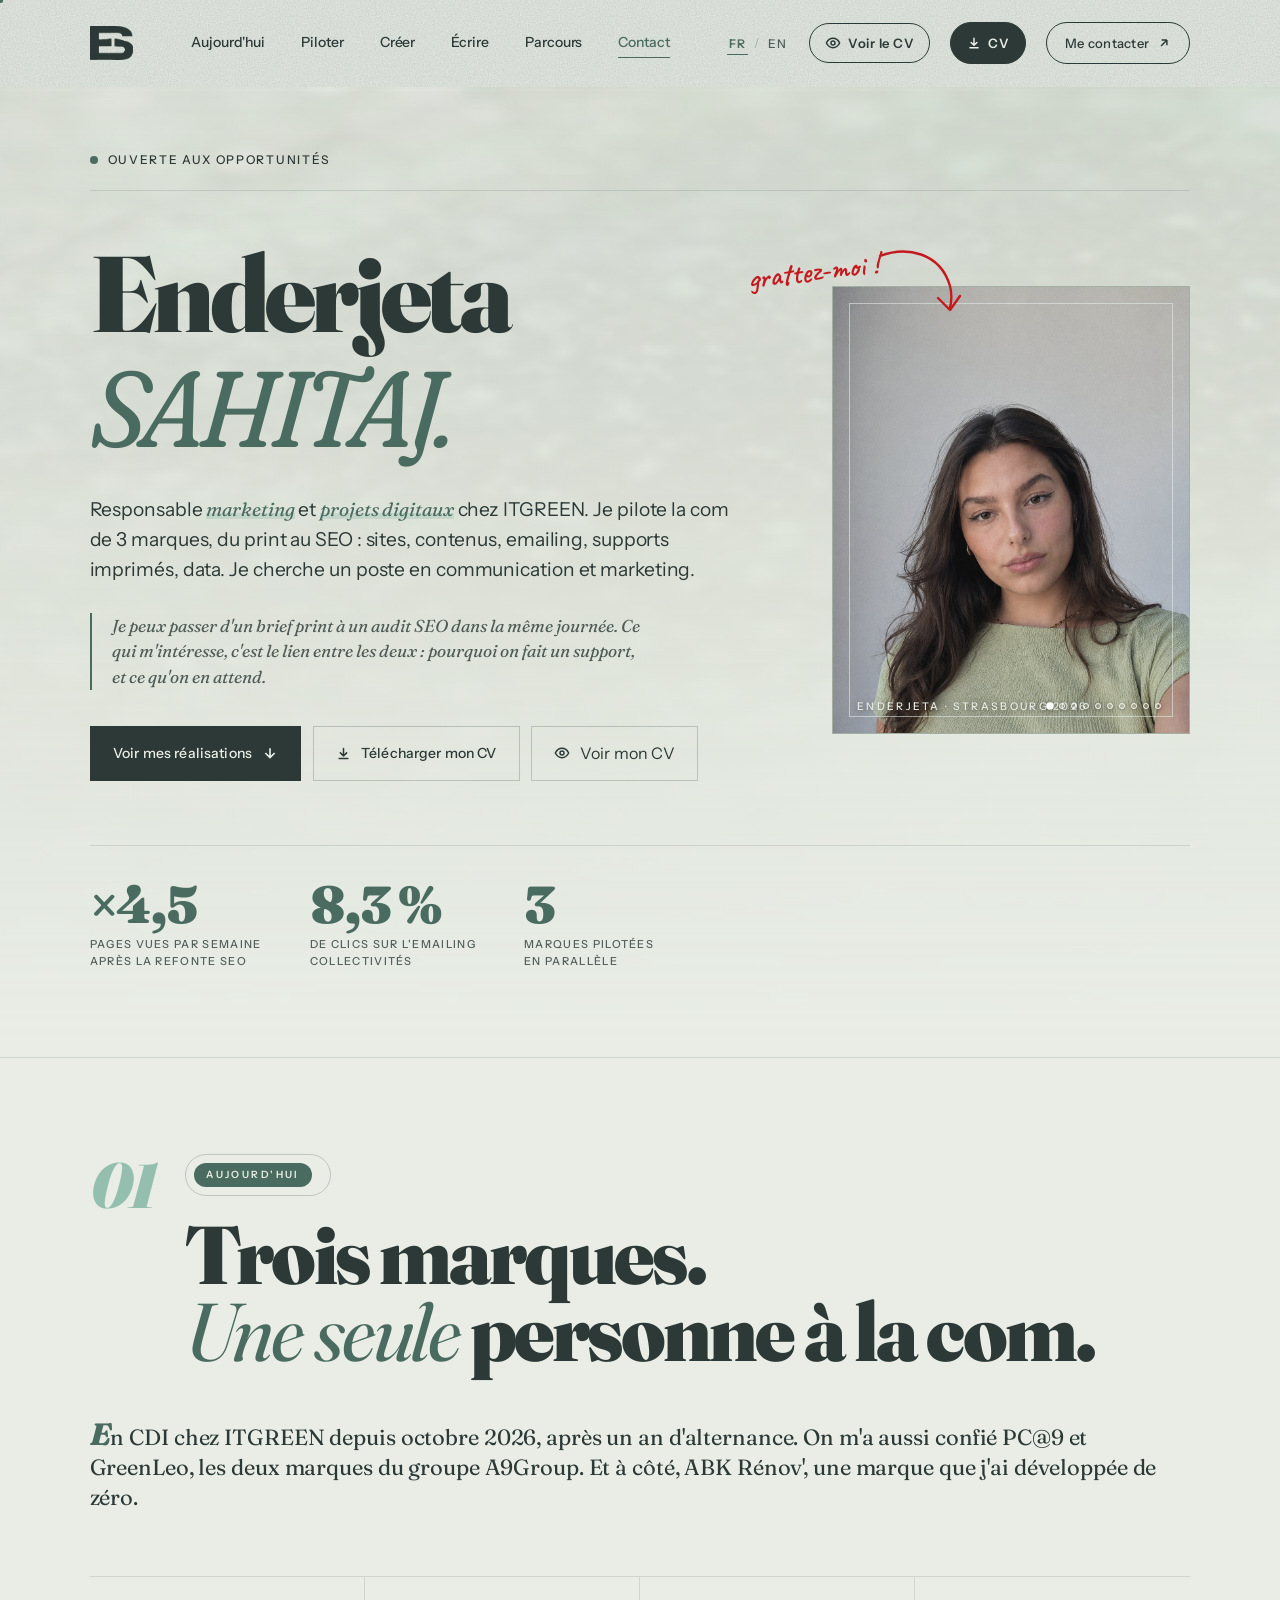
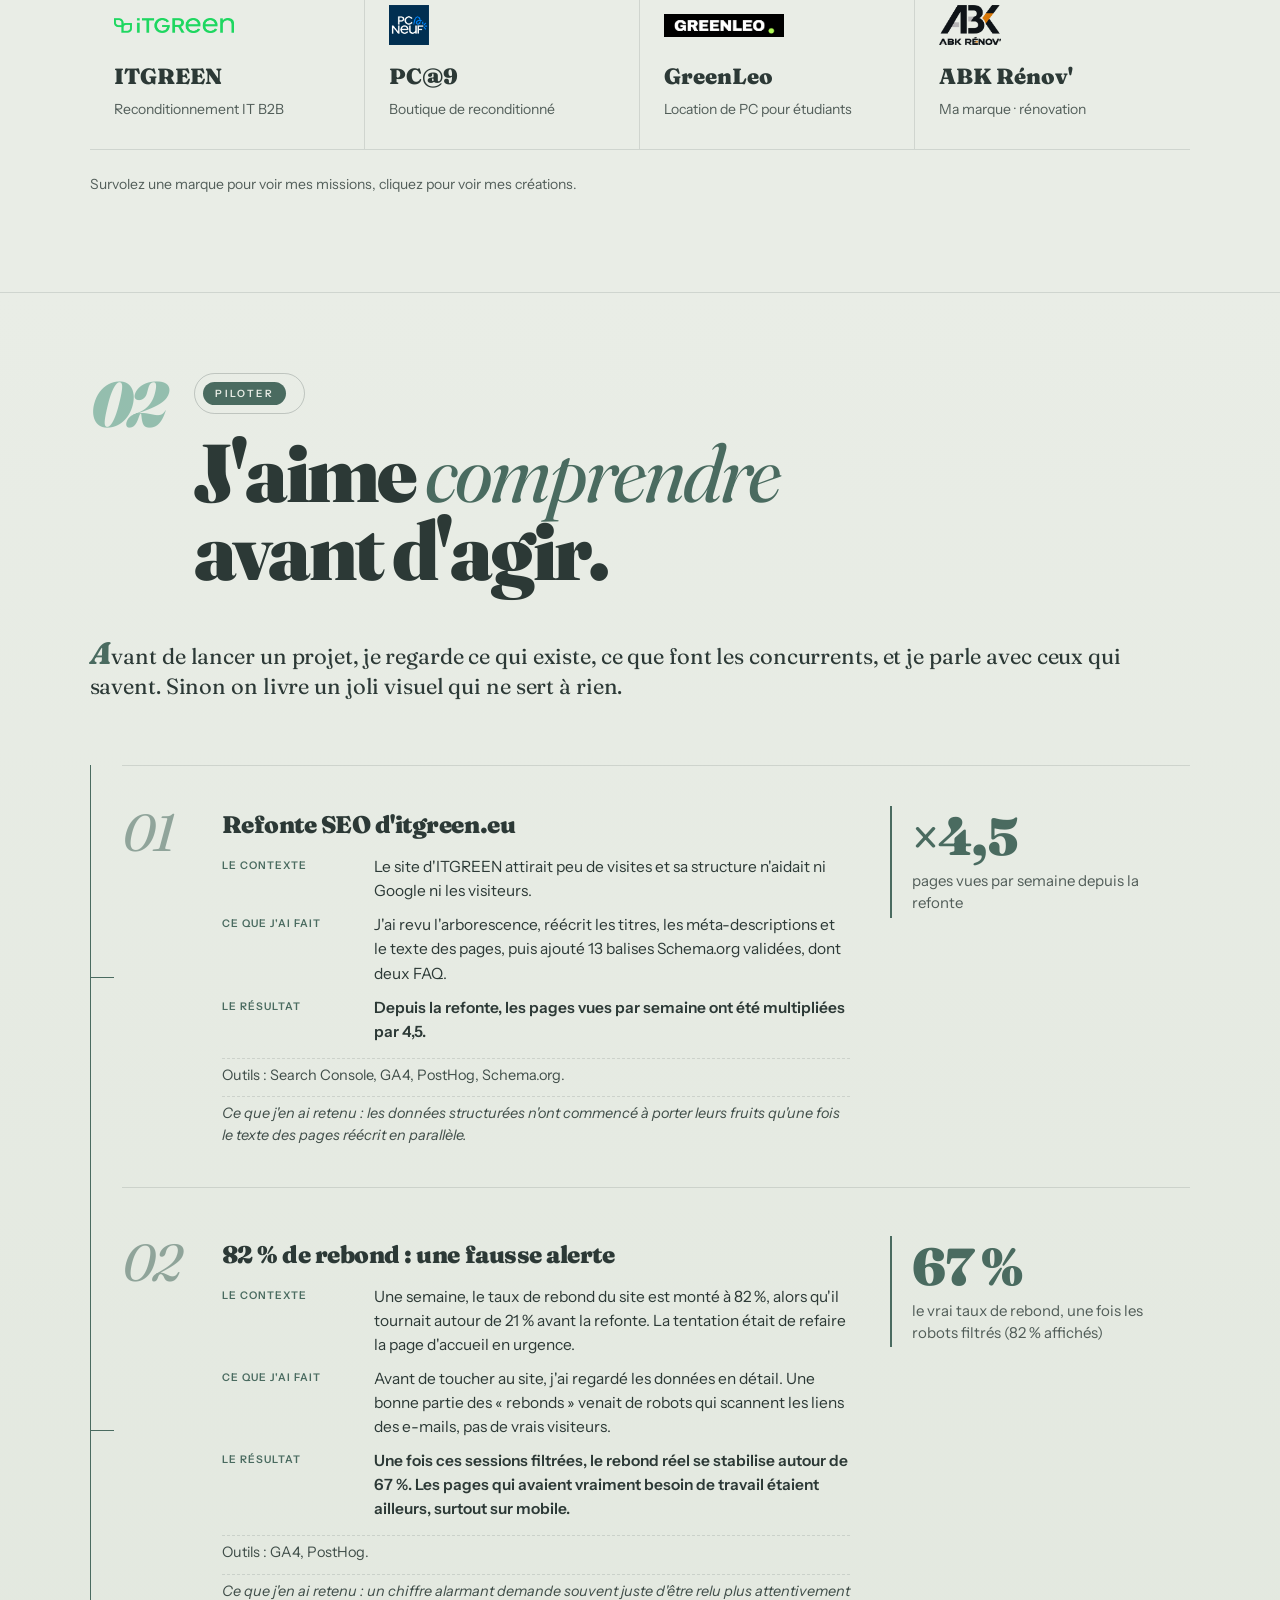
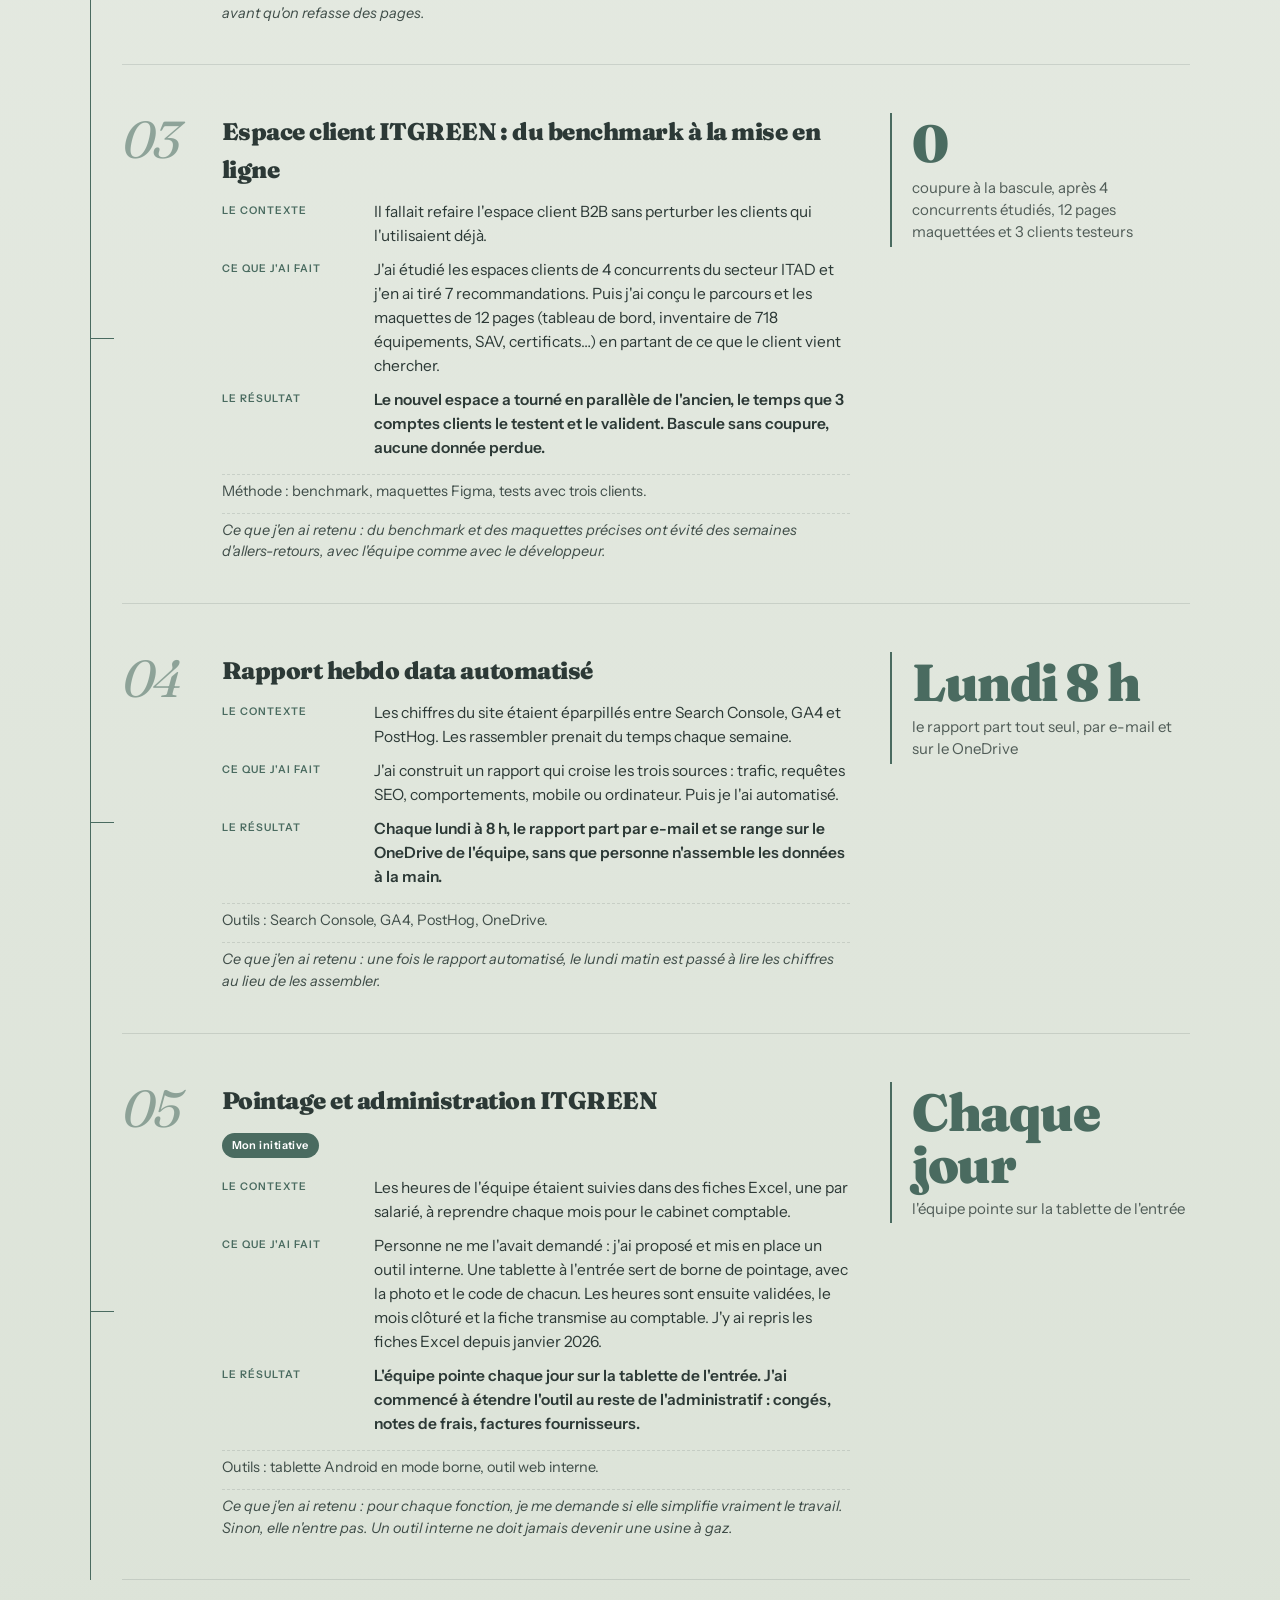
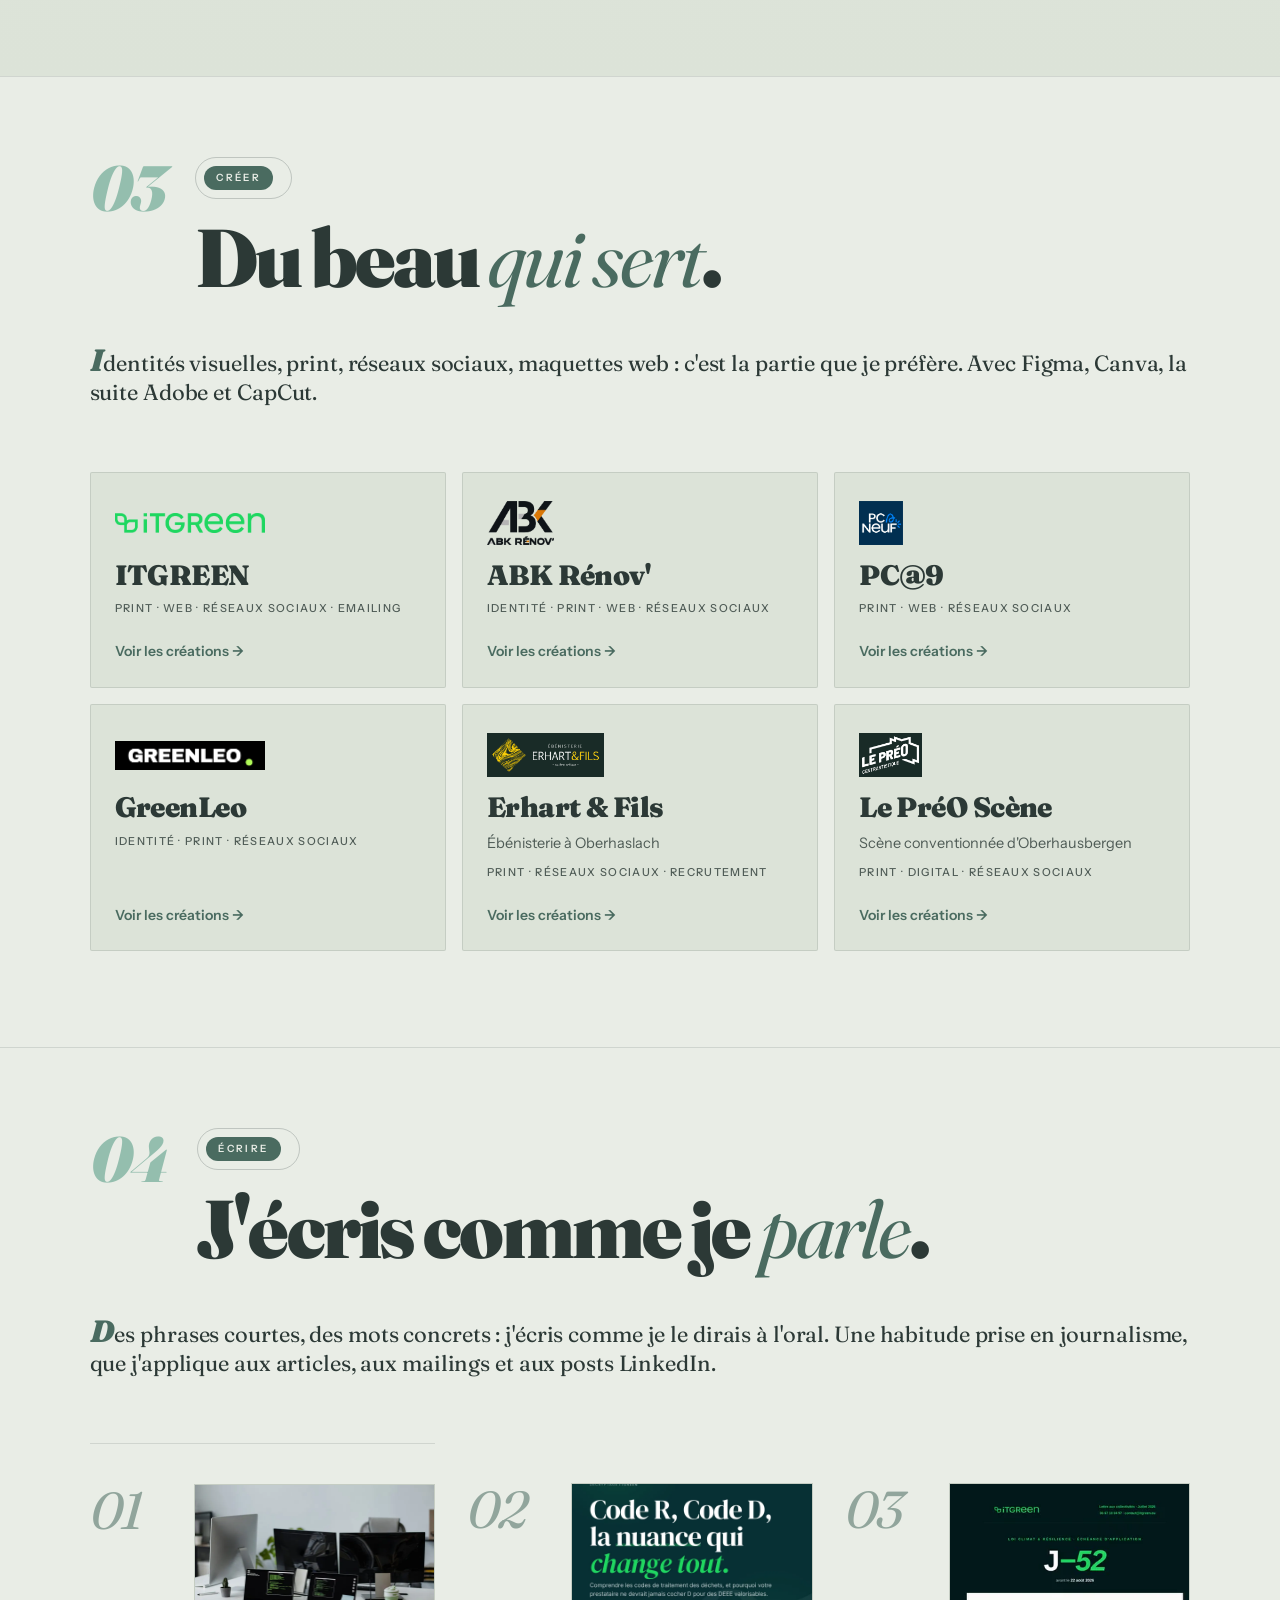
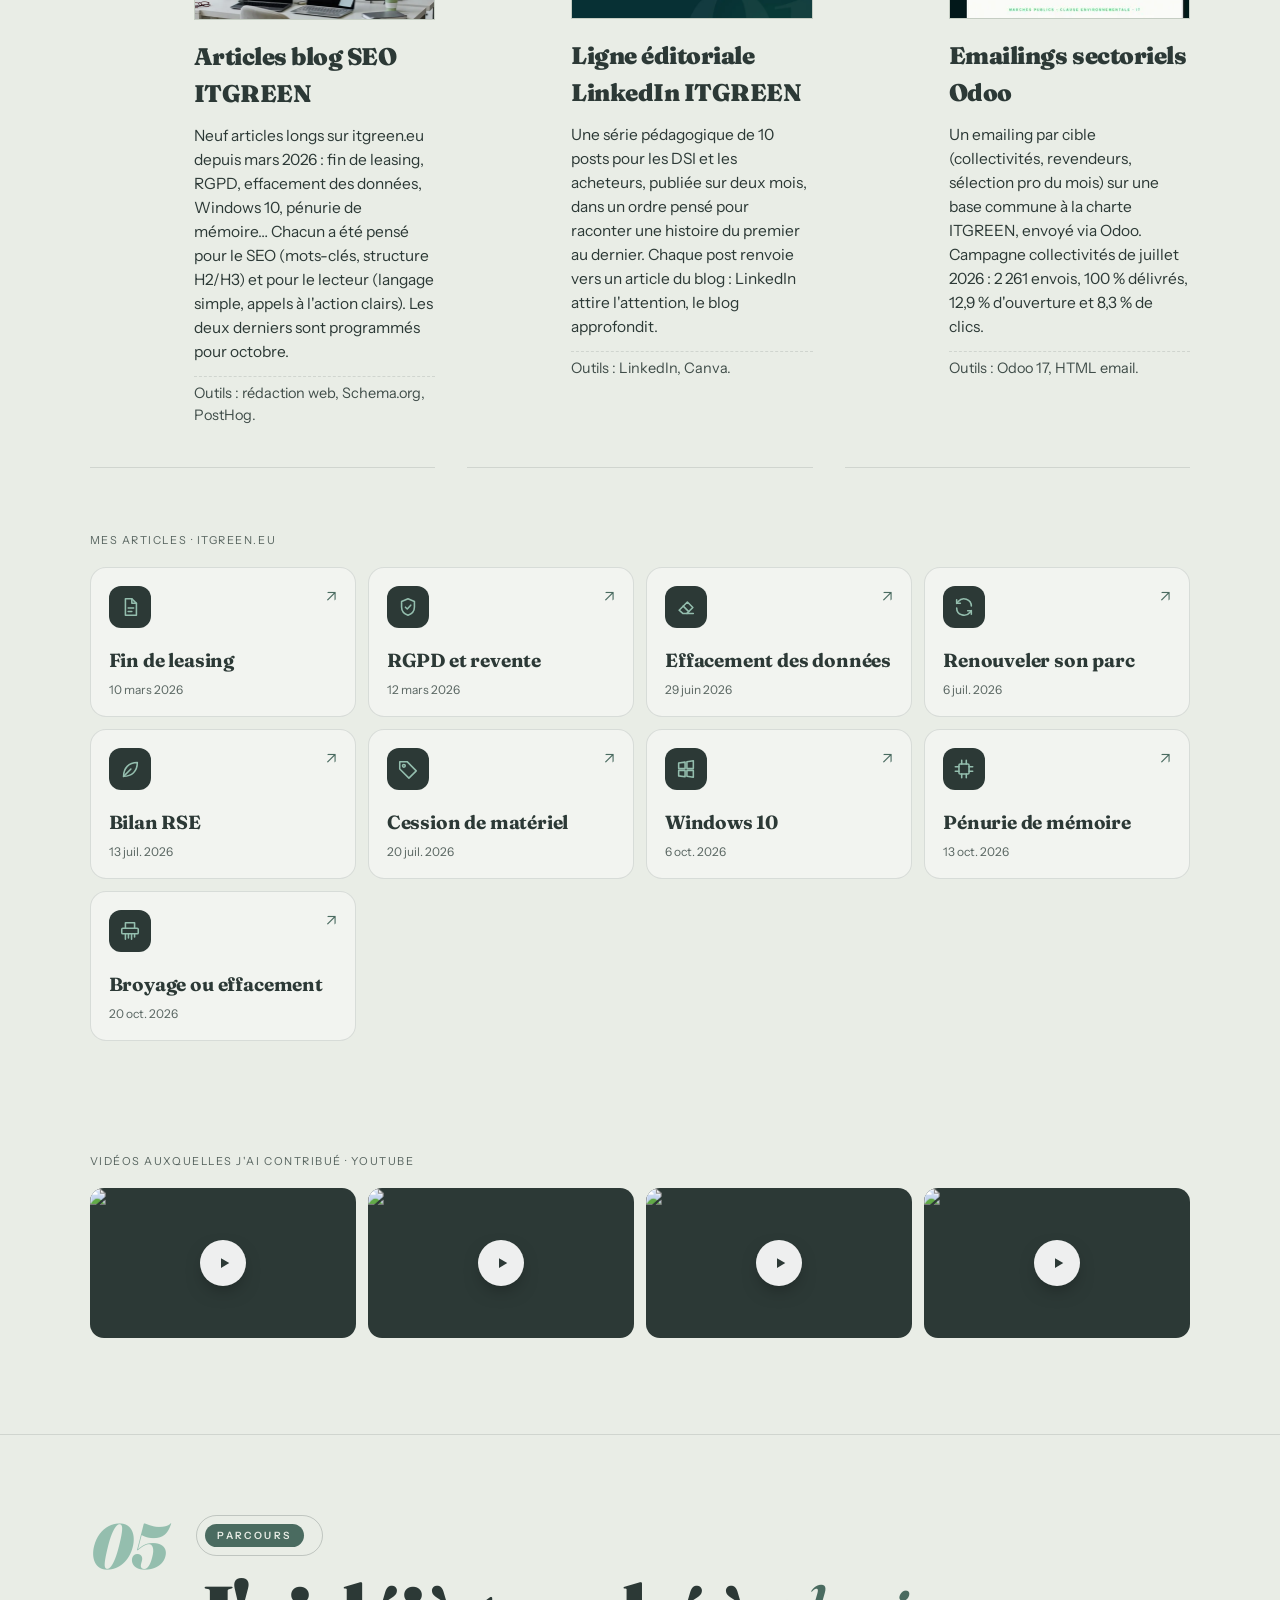
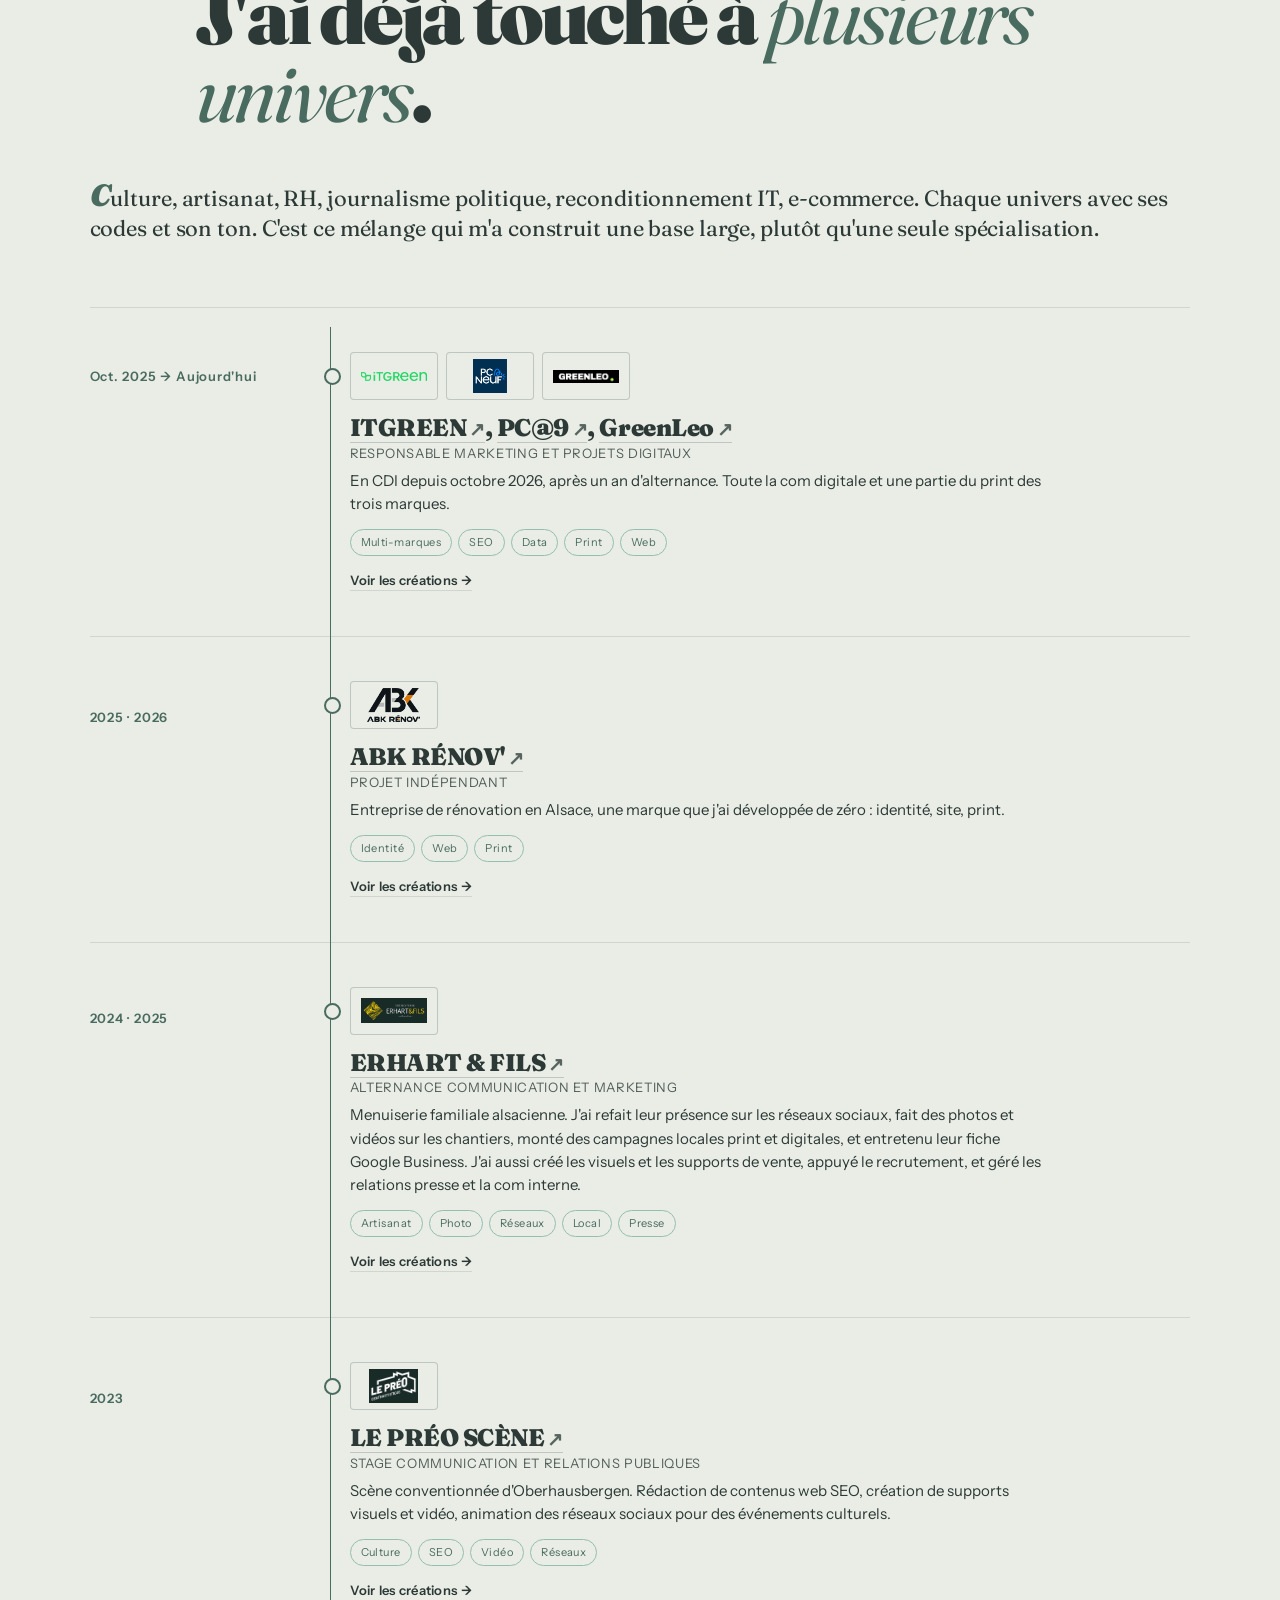
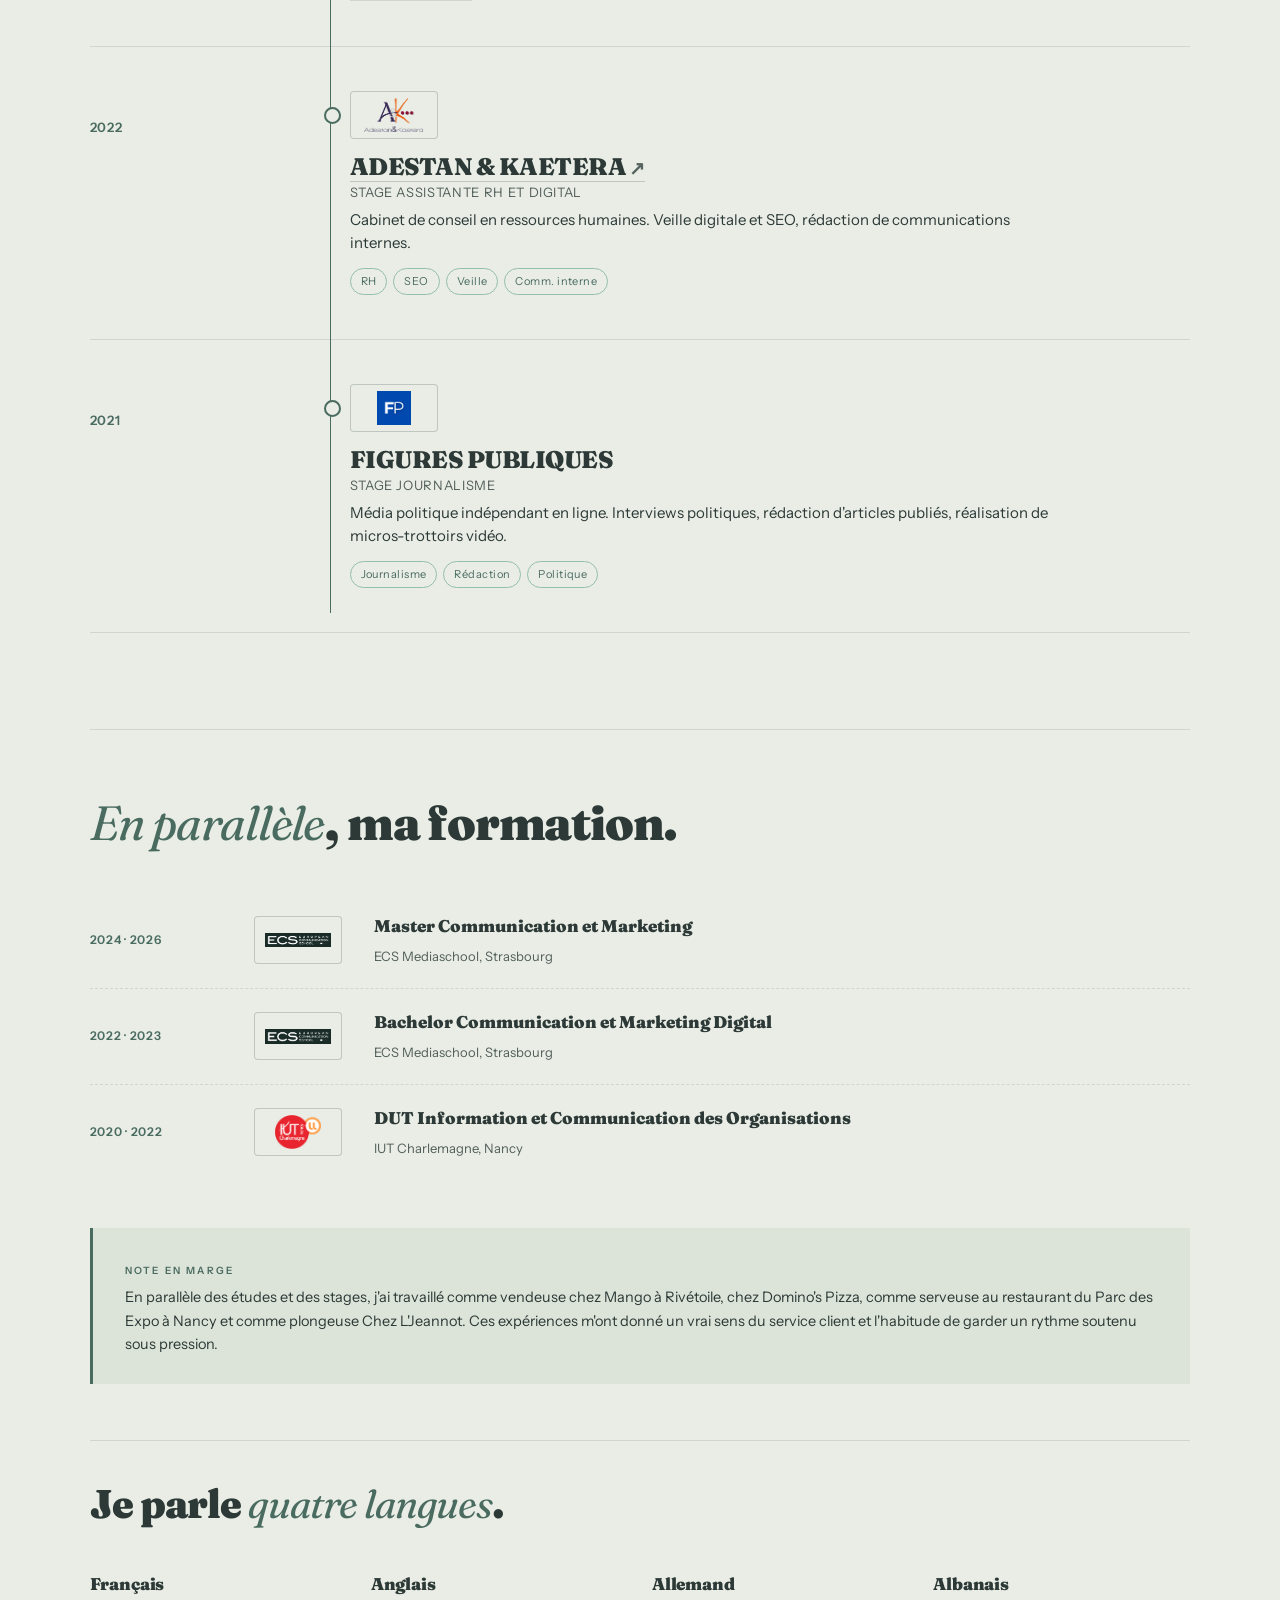
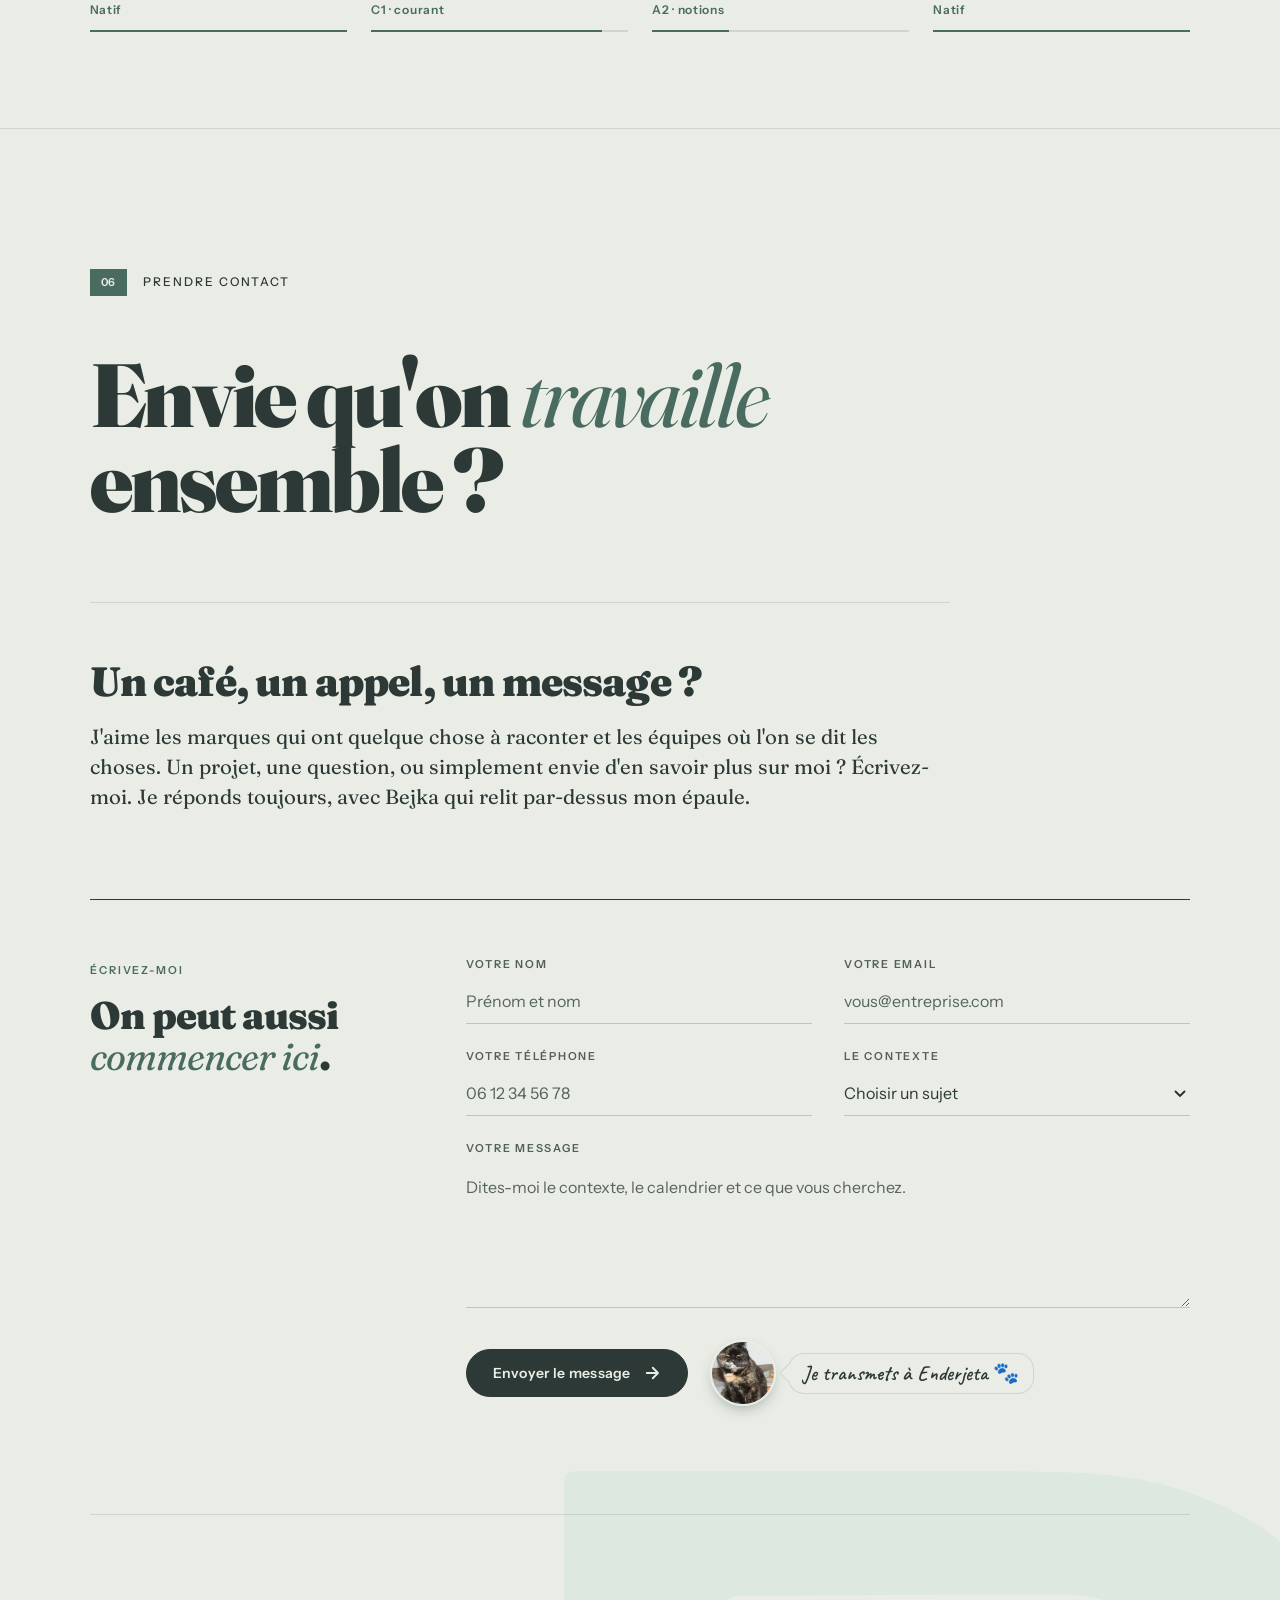
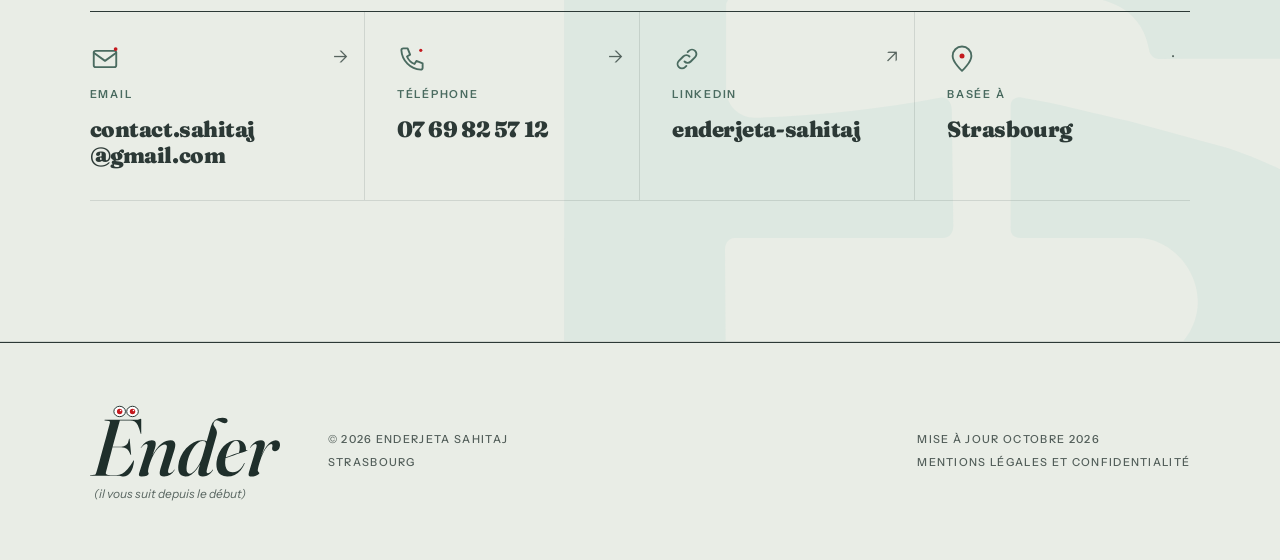
==== commit ebb01f70: "Bejka : photo ronde à côté du bouton Envoyer avec sa bulle (le détourage est retiré) Co-Authored-By:" ====
--- a/index.html
+++ b/index.html
@@ -34,7 +34,7 @@
 <link rel="preload" as="style" href="https://fonts.googleapis.com/css2?family=Fraunces:ital,opsz,wght@0,9..144,400;0,9..144,600;0,9..144,900;1,9..144,600;1,9..144,900&family=Instrument+Sans:ital,wght@0,400;0,500;0,600;1,400&family=Caveat:wght@600&display=swap" onload="this.rel='stylesheet'">
 <noscript><link rel="stylesheet" href="https://fonts.googleapis.com/css2?family=Fraunces:ital,opsz,wght@0,9..144,400;0,9..144,600;0,9..144,900;1,9..144,600;1,9..144,900&family=Instrument+Sans:ital,wght@0,400;0,500;0,600;1,400&family=Caveat:wght@600&display=swap"></noscript>
 <link rel="preload" as="image" href="assets/realisations/enderjeta-portrait-v2.jpg">
-<link rel="stylesheet" href="style.css?v=83">
+<link rel="stylesheet" href="style.css?v=84">
 
 <!-- Mesure d'audience : PostHog sans cookie (persistance en mémoire), chargé après idle, avec enregistrement anonyme des visites (tout ce qui est tapé dans les champs est masqué). Pas de bandeau nécessaire. -->
 <script>
@@ -766,10 +766,6 @@
     </div>
 
     <form class="contact-form" action="https://formspree.io/f/mwvgnzvg" method="POST">
-      <div class="bejka-peek">
-        <span class="bejka-peek__note" data-en="Bejka is proofreading your message">Bejka relit votre message</span>
-        <div class="bejka-peek__clip"><img src="assets/bejka-peek.webp?v=3" width="512" height="458" loading="lazy" alt="Bejka, mon chat, qui passe la tête au-dessus du formulaire" data-alt-en="Bejka, my cat, peeking over the form"></div>
-      </div>
       <div class="contact-form__head">
         <span class="contact-form__eyebrow" data-en="Write to me">Écrivez-moi</span>
         <h3 class="contact-form__title" data-en='We can also <em class="italic">start here</em>.'>On peut aussi <em class="italic">commencer ici</em>.</h3>
@@ -801,10 +797,16 @@
           <textarea name="message" rows="5" required placeholder="Dites-moi le contexte, le calendrier et ce que vous cherchez." data-placeholder-en="Tell me about the context, timeline and what you're looking for."></textarea>
         </label>
         <input type="text" name="_gotcha" tabindex="-1" autocomplete="off" aria-hidden="true" class="contact-form__honeypot">
-        <button type="submit" class="contact-form__submit">
-          <span data-en="Send message">Envoyer le message</span>
-          <svg width="18" height="18" viewBox="0 0 24 24" fill="none" stroke="currentColor" stroke-width="2.4" stroke-linecap="round" stroke-linejoin="round" aria-hidden="true"><path d="M5 12h14M13 5l7 7-7 7"/></svg>
-        </button>
+        <div class="contact-form__send">
+          <button type="submit" class="contact-form__submit">
+            <span data-en="Send message">Envoyer le message</span>
+            <svg width="18" height="18" viewBox="0 0 24 24" fill="none" stroke="currentColor" stroke-width="2.4" stroke-linecap="round" stroke-linejoin="round" aria-hidden="true"><path d="M5 12h14M13 5l7 7-7 7"/></svg>
+          </button>
+          <div class="bejka-send">
+            <img src="assets/bejka.webp" width="880" height="1100" loading="lazy" alt="Bejka, mon chat" data-alt-en="Bejka, my cat">
+            <span class="bejka-send__bubble" data-en="I&#39;ll pass it on to Enderjeta 🐾" data-sent-fr="C&#39;est transmis, merci ! 🐾" data-sent-en="Passed on, thank you! 🐾">Je transmets à Enderjeta 🐾</span>
+          </div>
+        </div>
         <p class="contact-form__status" role="status" aria-live="polite"></p>
       </div>
     </form>
@@ -2599,12 +2601,10 @@
 })();
 </script>
 <script>
-// Bejka sort la tête quand le formulaire arrive à l'écran
+// Quand le message est bien parti, Bejka confirme dans sa bulle
 (function(){
-  var p=document.querySelector('.bejka-peek'); if(!p) return;
-  if (!('IntersectionObserver' in window) || matchMedia('(prefers-reduced-motion: reduce)').matches) { p.classList.add('is-in'); return; }
-  var io=new IntersectionObserver(function(en){ en.forEach(function(e){ if(e.isIntersecting){ p.classList.add('is-in'); io.disconnect(); } }); },{threshold:0.6});
-  io.observe(p);
+  var st=document.querySelector('.contact-form__status'), b=document.querySelector('.bejka-send__bubble'); if(!st||!b) return;
+  new MutationObserver(function(){ if(st.getAttribute('data-kind')==='success'){ var en=document.body.dataset.lang==='en'; b.innerHTML=b.getAttribute(en?'data-sent-en':'data-sent-fr'); b.parentNode.classList.add('is-sent'); } }).observe(st,{attributes:true,attributeFilter:['data-kind']});
 })();
 </script>
 </body>
--- a/style.css
+++ b/style.css
@@ -5503,17 +5503,11 @@
 @media (max-width: 900px) { .nav__cv-view { display: none; } }
 .hero__actions button.btn { cursor: pointer; font: inherit; }
 
-/* ---------- Bejka passe la tête au-dessus du formulaire, comme si elle relisait le message ---------- */
-.contact-form { position: relative; margin-top: 190px; }
-.bejka-peek { position: absolute; right: 7%; bottom: 100%; width: 280px; pointer-events: none; }
-.bejka-peek__clip { overflow: hidden; line-height: 0; }
-.bejka-peek__clip img { display: block; width: 100%; height: auto; transform: translateY(70%); transition: transform 1s cubic-bezier(.2,.9,.25,1.15) .15s; }
-.bejka-peek.is-in .bejka-peek__clip img { transform: none; }
-.bejka-peek__note { position: absolute; right: 100%; top: 18%; margin-right: 14px; white-space: nowrap; font-family: 'Caveat', 'Segoe Print', cursive; font-weight: 600; font-size: 24px; line-height: 1; color: var(--rouge, #C41A1F); transform: rotate(-6deg); opacity: 0; transition: opacity .5s ease .9s; }
-.bejka-peek__note::after { content: " →"; }
-.bejka-peek.is-in .bejka-peek__note { opacity: 1; }
-@media (max-width: 720px) {
-  .contact-form { margin-top: 120px; }
-  .bejka-peek { width: 160px; right: 4%; }
-  .bejka-peek__note { font-size: 20px; top: 8%; }
-}
+/* ---------- Bejka, ronde, à côté du bouton Envoyer ---------- */
+.contact-form__send { grid-column: 1 / -1; display: flex; align-items: center; flex-wrap: wrap; gap: 14px 22px; margin-top: 8px; }
+.contact-form__send .contact-form__submit { margin-top: 0; }
+.bejka-send { display: inline-flex; align-items: center; gap: 12px; }
+.bejka-send img { width: 66px; height: 66px; border-radius: 50%; object-fit: cover; object-position: 50% 18%; border: 2px solid var(--paper, #fff); box-shadow: 0 6px 16px -6px rgba(31,47,43,.45); flex: none; }
+.bejka-send__bubble { position: relative; padding: 9px 14px; border-radius: 16px; background: var(--paper, #fff); border: 1px solid var(--ink-line); font-family: 'Caveat', 'Segoe Print', cursive; font-weight: 600; font-size: 21px; line-height: 1; color: var(--ink); white-space: nowrap; }
+.bejka-send__bubble::before { content: ""; position: absolute; left: -7px; top: 50%; width: 12px; height: 12px; background: inherit; border-left: 1px solid var(--ink-line); border-bottom: 1px solid var(--ink-line); transform: translateY(-50%) rotate(45deg); }
+.bejka-send.is-sent .bejka-send__bubble { color: var(--accent); }
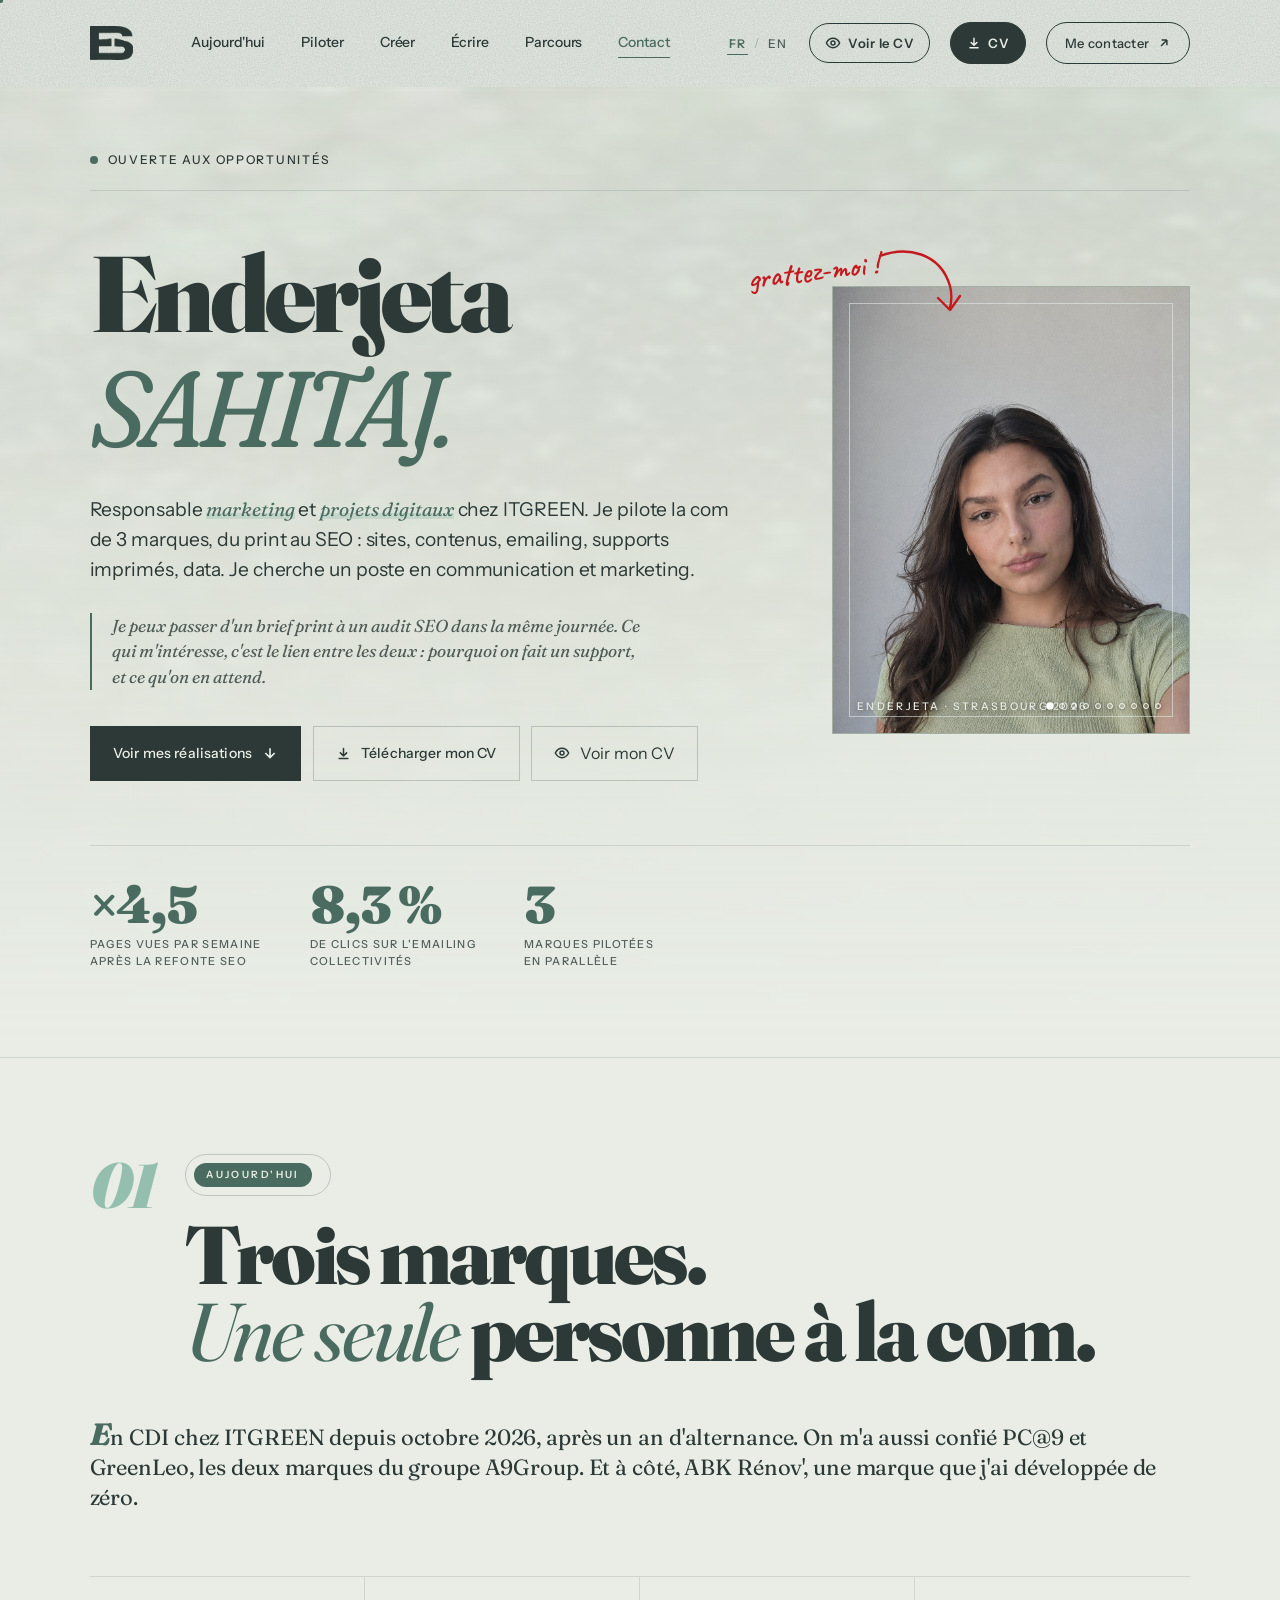
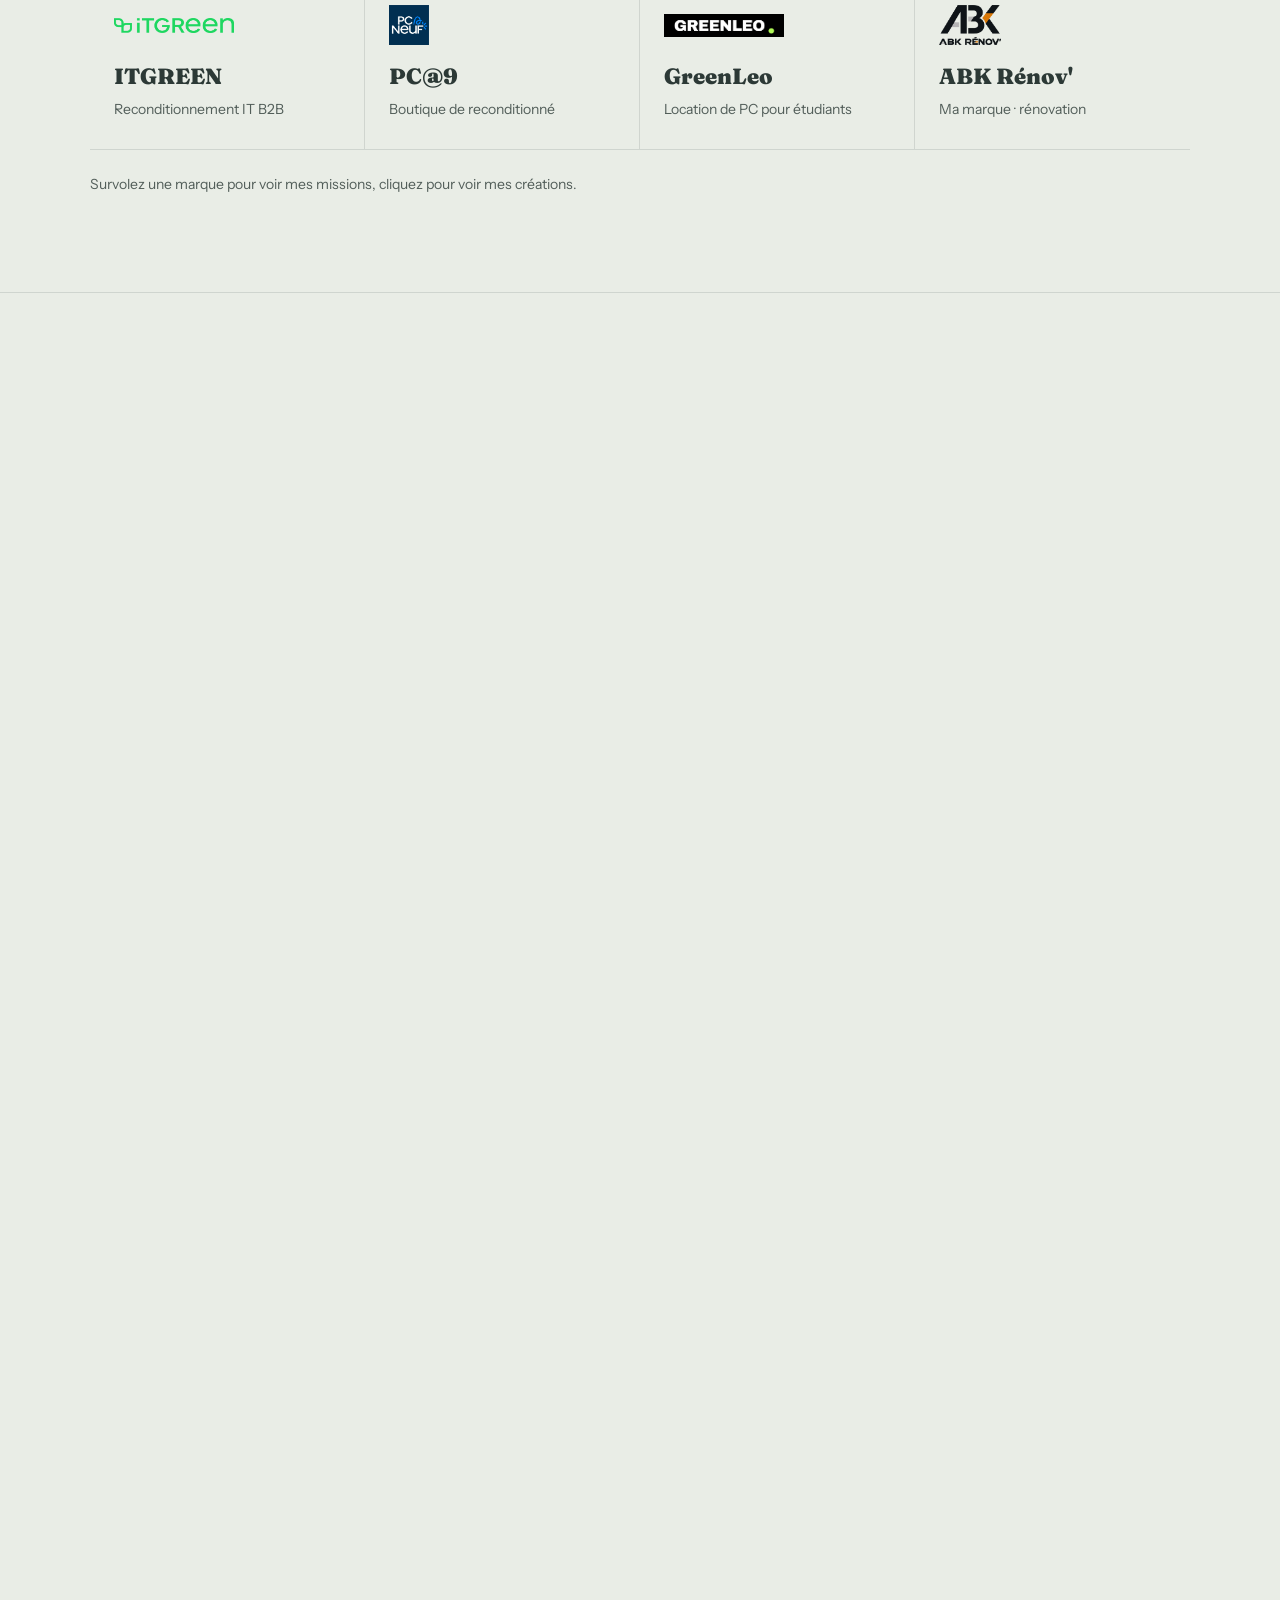
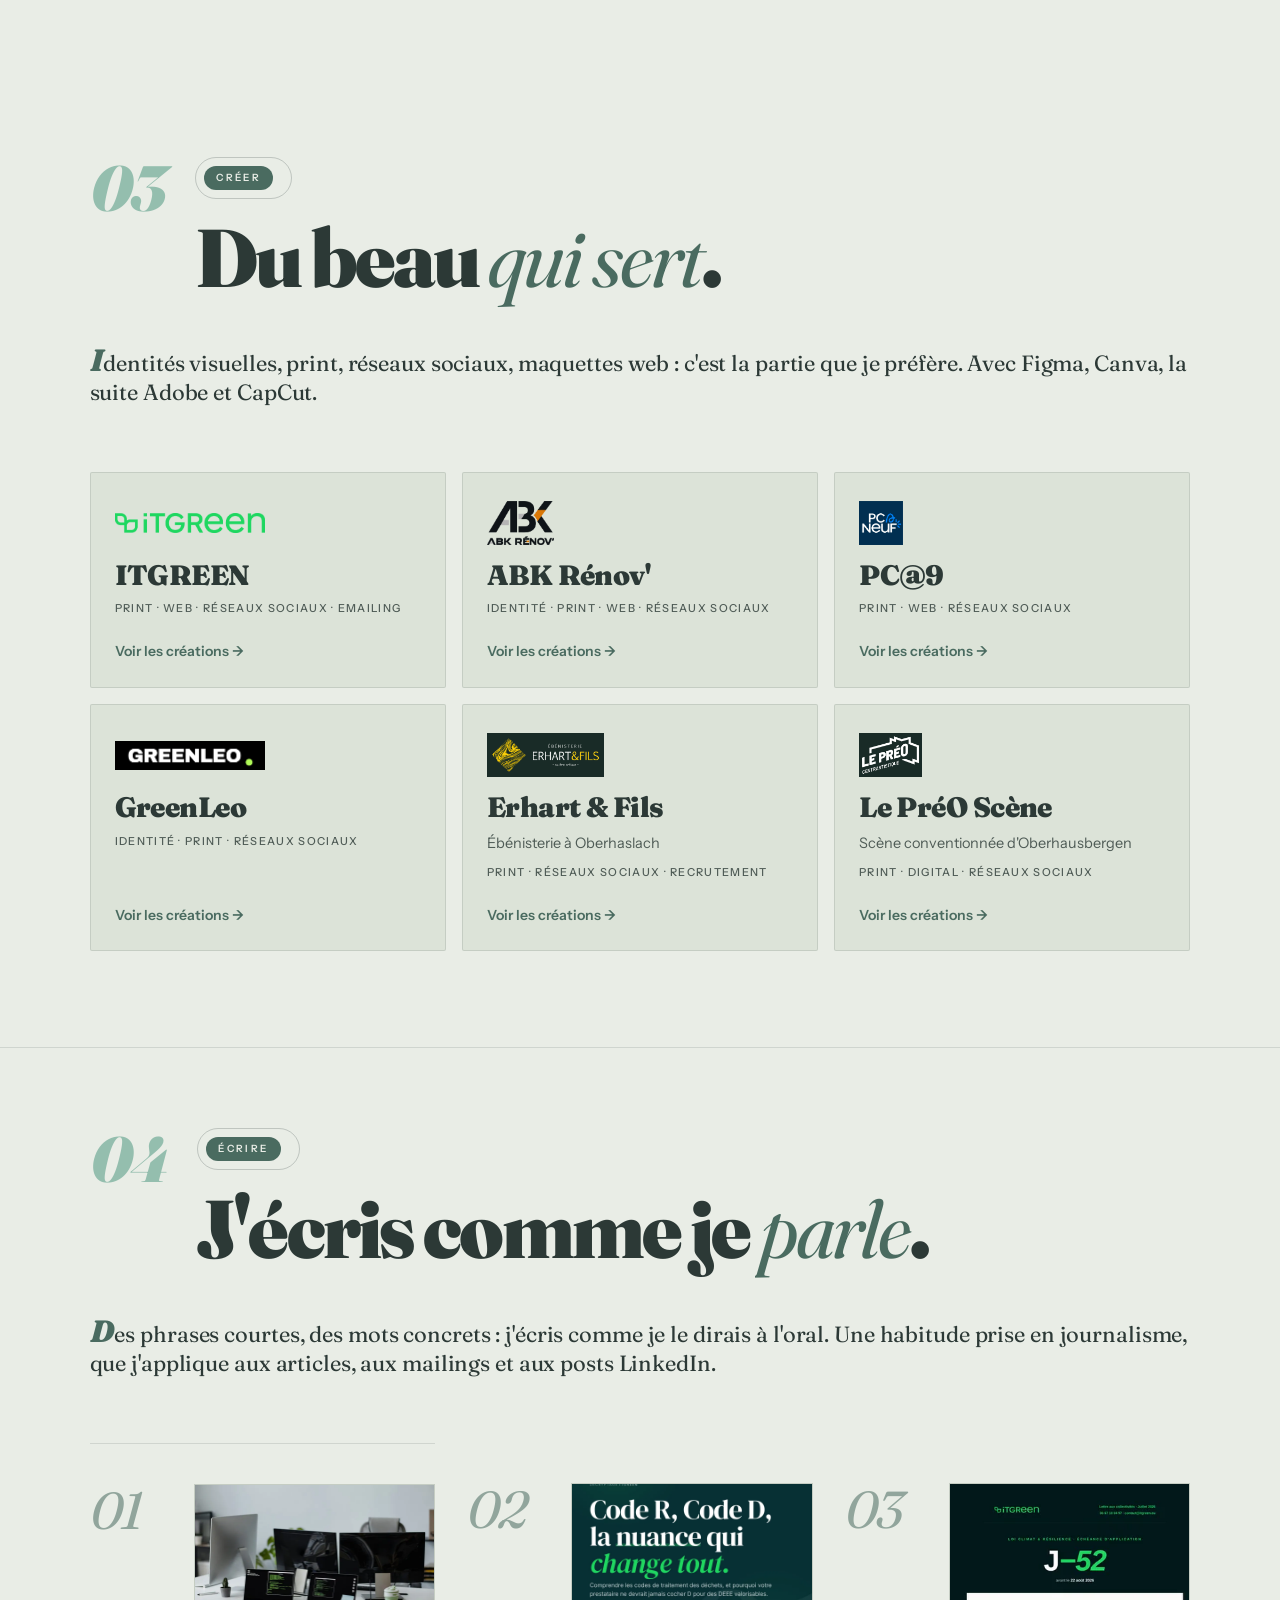
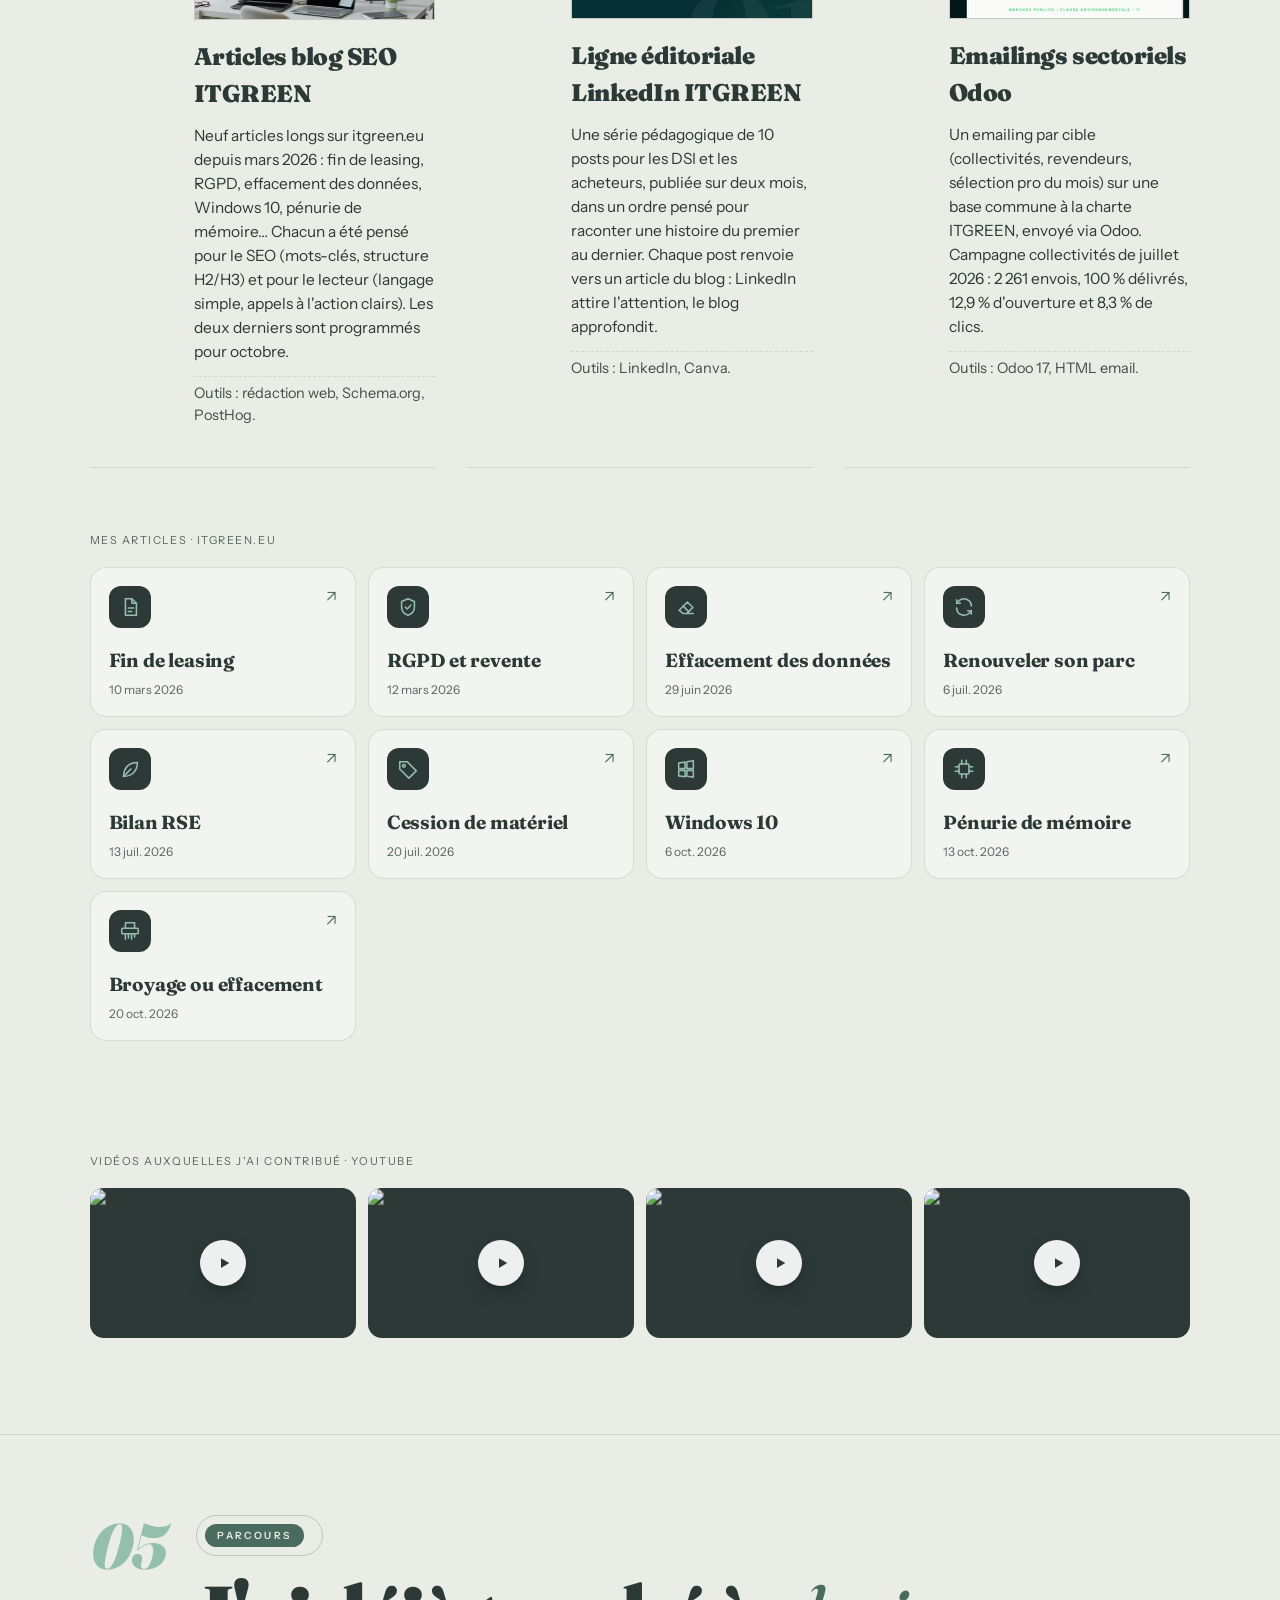
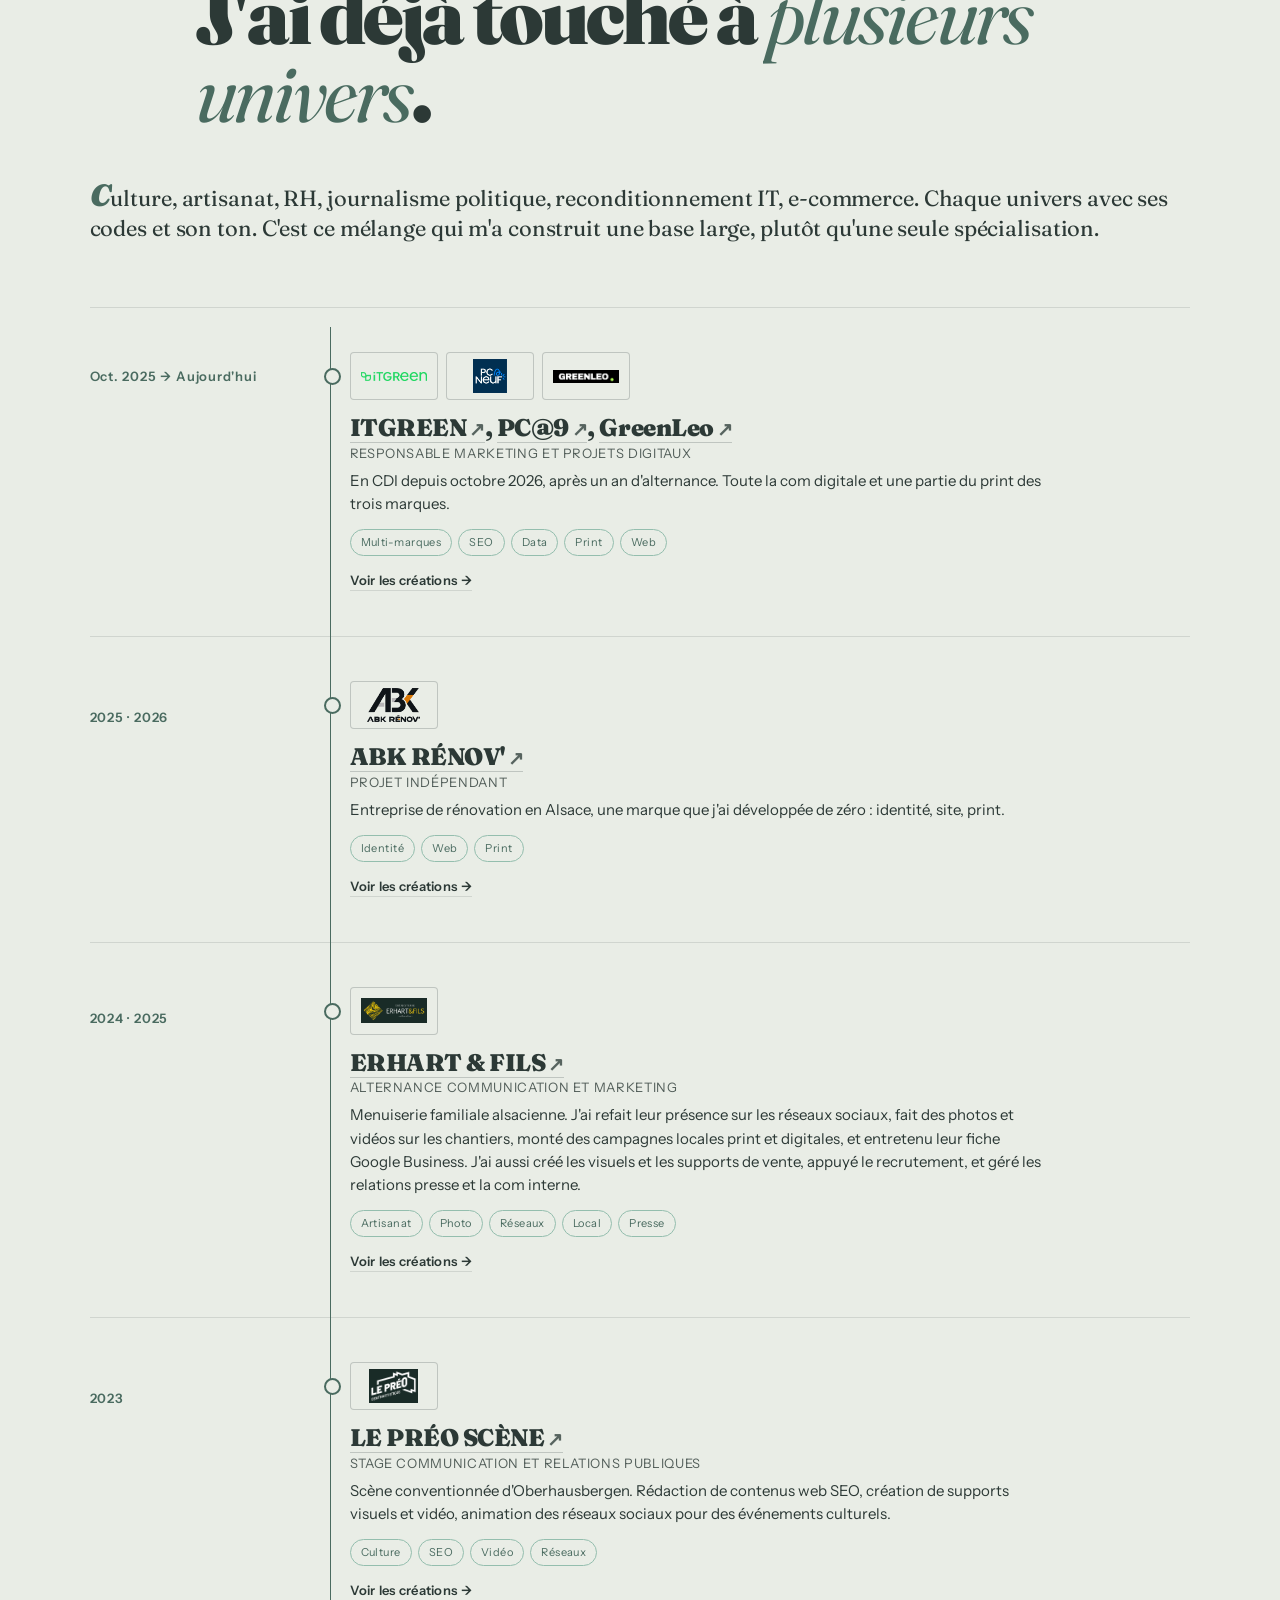
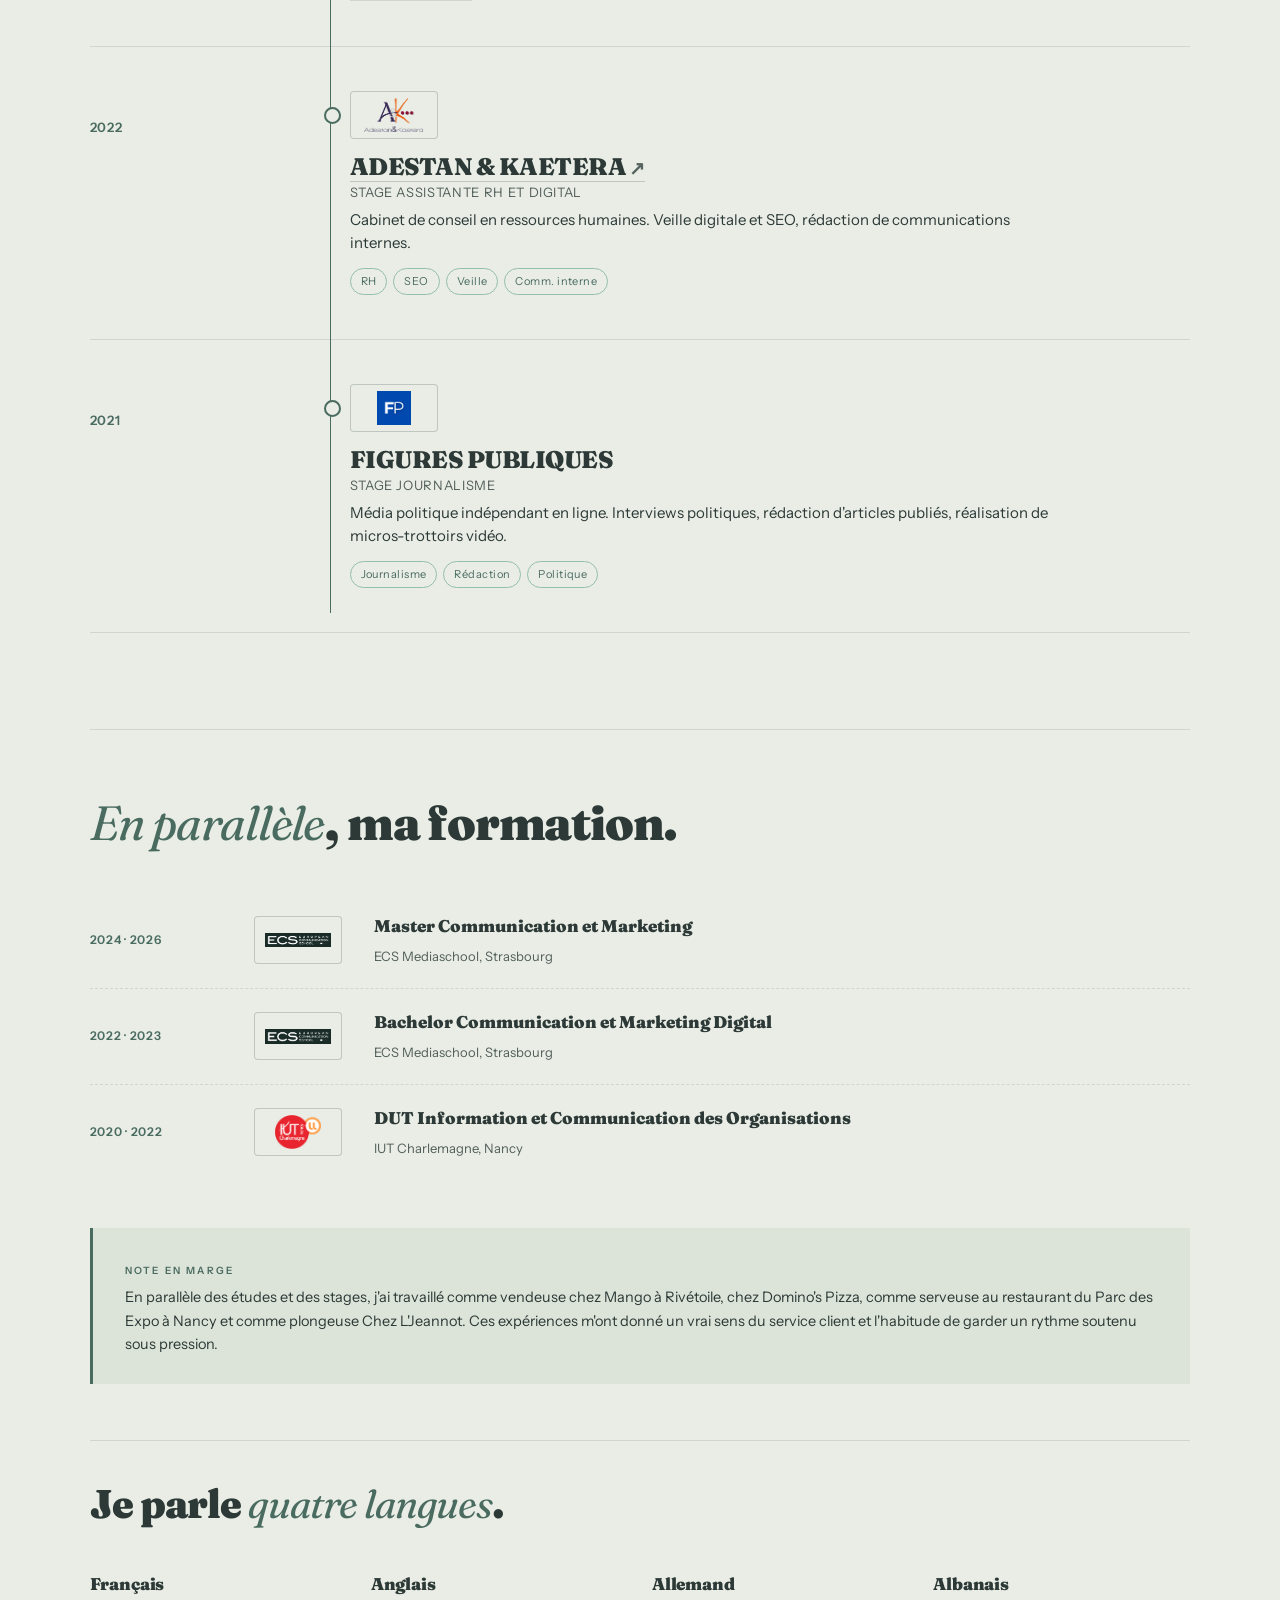
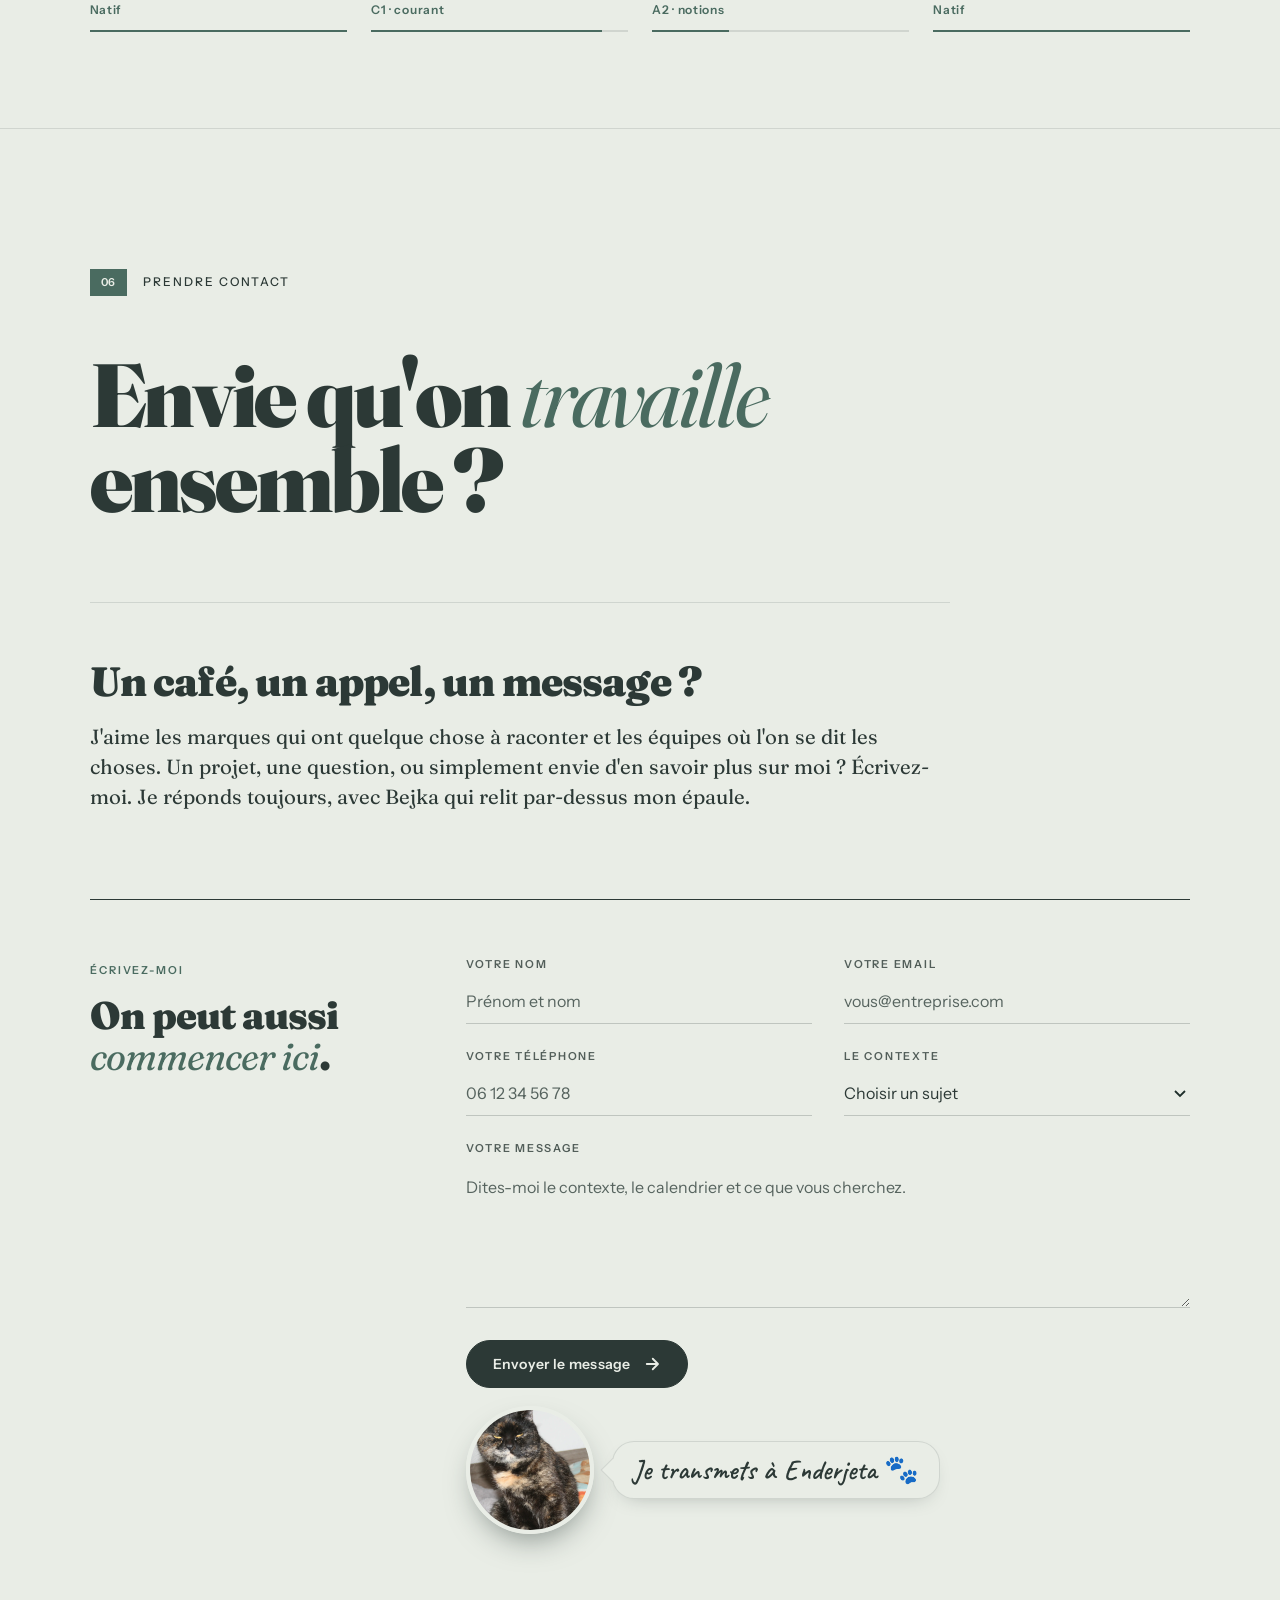
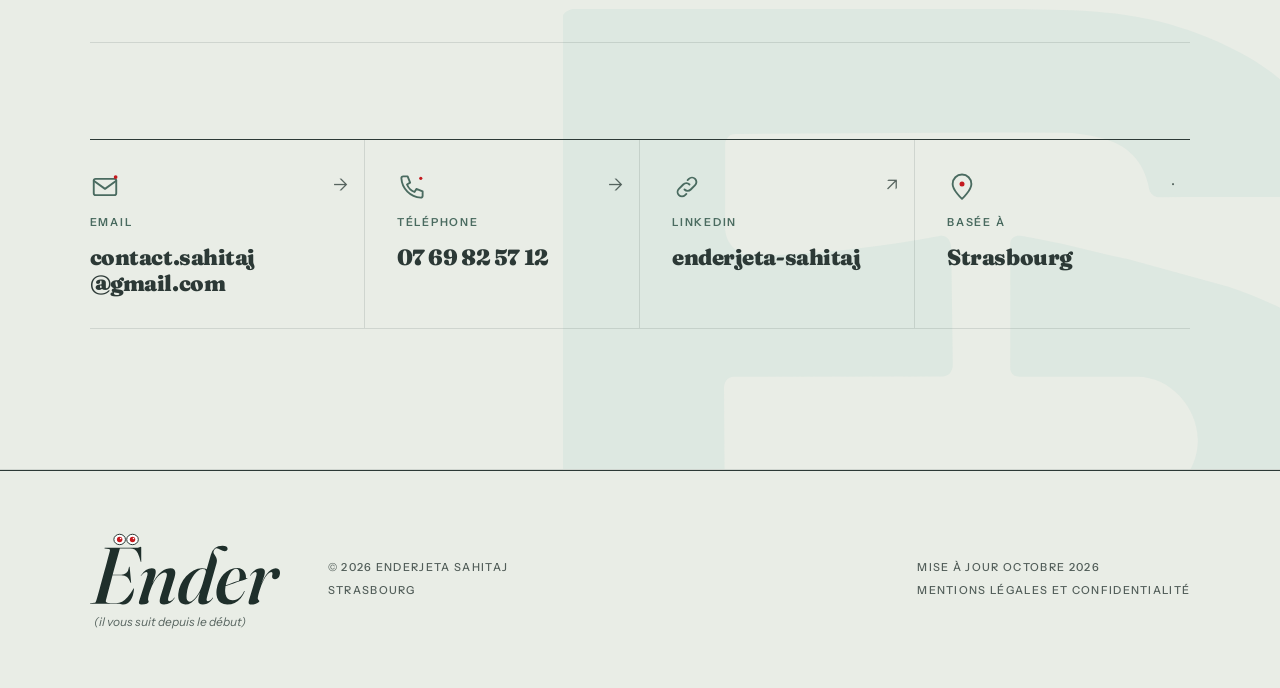
==== commit a5ca2eba: "Bejka plus grande à côté du bouton Envoyer (128 px, bulle agrandie) Co-Authored-By: Claude Opus 5.5 " ====
--- a/index.html
+++ b/index.html
@@ -34,7 +34,7 @@
 <link rel="preload" as="style" href="https://fonts.googleapis.com/css2?family=Fraunces:ital,opsz,wght@0,9..144,400;0,9..144,600;0,9..144,900;1,9..144,600;1,9..144,900&family=Instrument+Sans:ital,wght@0,400;0,500;0,600;1,400&family=Caveat:wght@600&display=swap" onload="this.rel='stylesheet'">
 <noscript><link rel="stylesheet" href="https://fonts.googleapis.com/css2?family=Fraunces:ital,opsz,wght@0,9..144,400;0,9..144,600;0,9..144,900;1,9..144,600;1,9..144,900&family=Instrument+Sans:ital,wght@0,400;0,500;0,600;1,400&family=Caveat:wght@600&display=swap"></noscript>
 <link rel="preload" as="image" href="assets/realisations/enderjeta-portrait-v2.jpg">
-<link rel="stylesheet" href="style.css?v=84">
+<link rel="stylesheet" href="style.css?v=85">
 
 <!-- Mesure d'audience : PostHog sans cookie (persistance en mémoire), chargé après idle, avec enregistrement anonyme des visites (tout ce qui est tapé dans les champs est masqué). Pas de bandeau nécessaire. -->
 <script>
--- a/style.css
+++ b/style.css
@@ -5504,10 +5504,15 @@
 .hero__actions button.btn { cursor: pointer; font: inherit; }
 
 /* ---------- Bejka, ronde, à côté du bouton Envoyer ---------- */
-.contact-form__send { grid-column: 1 / -1; display: flex; align-items: center; flex-wrap: wrap; gap: 14px 22px; margin-top: 8px; }
+.contact-form__send { grid-column: 1 / -1; display: flex; align-items: center; flex-wrap: wrap; gap: 18px 36px; margin-top: 8px; }
 .contact-form__send .contact-form__submit { margin-top: 0; }
-.bejka-send { display: inline-flex; align-items: center; gap: 12px; }
-.bejka-send img { width: 66px; height: 66px; border-radius: 50%; object-fit: cover; object-position: 50% 18%; border: 2px solid var(--paper, #fff); box-shadow: 0 6px 16px -6px rgba(31,47,43,.45); flex: none; }
-.bejka-send__bubble { position: relative; padding: 9px 14px; border-radius: 16px; background: var(--paper, #fff); border: 1px solid var(--ink-line); font-family: 'Caveat', 'Segoe Print', cursive; font-weight: 600; font-size: 21px; line-height: 1; color: var(--ink); white-space: nowrap; }
-.bejka-send__bubble::before { content: ""; position: absolute; left: -7px; top: 50%; width: 12px; height: 12px; background: inherit; border-left: 1px solid var(--ink-line); border-bottom: 1px solid var(--ink-line); transform: translateY(-50%) rotate(45deg); }
+.bejka-send { display: inline-flex; align-items: center; gap: 18px; }
+.bejka-send img { width: 128px; height: 128px; border-radius: 50%; object-fit: cover; object-position: 50% 18%; border: 4px solid var(--paper, #fff); box-shadow: 0 14px 30px -10px rgba(31,47,43,.5); flex: none; transform: rotate(-4deg); transition: transform .4s var(--ease-smooth); }
+.bejka-send:hover img { transform: rotate(3deg) scale(1.05); }
+.bejka-send__bubble { position: relative; padding: 14px 20px; border-radius: 22px; background: var(--paper, #fff); border: 1px solid var(--ink-line); box-shadow: 0 8px 20px -12px rgba(31,47,43,.35); font-family: 'Caveat', 'Segoe Print', cursive; font-weight: 600; font-size: 28px; line-height: 1; color: var(--ink); white-space: nowrap; }
+.bejka-send__bubble::before { content: ""; position: absolute; left: -9px; top: 50%; width: 16px; height: 16px; background: inherit; border-left: 1px solid var(--ink-line); border-bottom: 1px solid var(--ink-line); transform: translateY(-50%) rotate(45deg); }
 .bejka-send.is-sent .bejka-send__bubble { color: var(--accent); }
+@media (max-width: 520px) {
+  .bejka-send img { width: 96px; height: 96px; }
+  .bejka-send__bubble { font-size: 22px; padding: 10px 14px; white-space: normal; }
+}
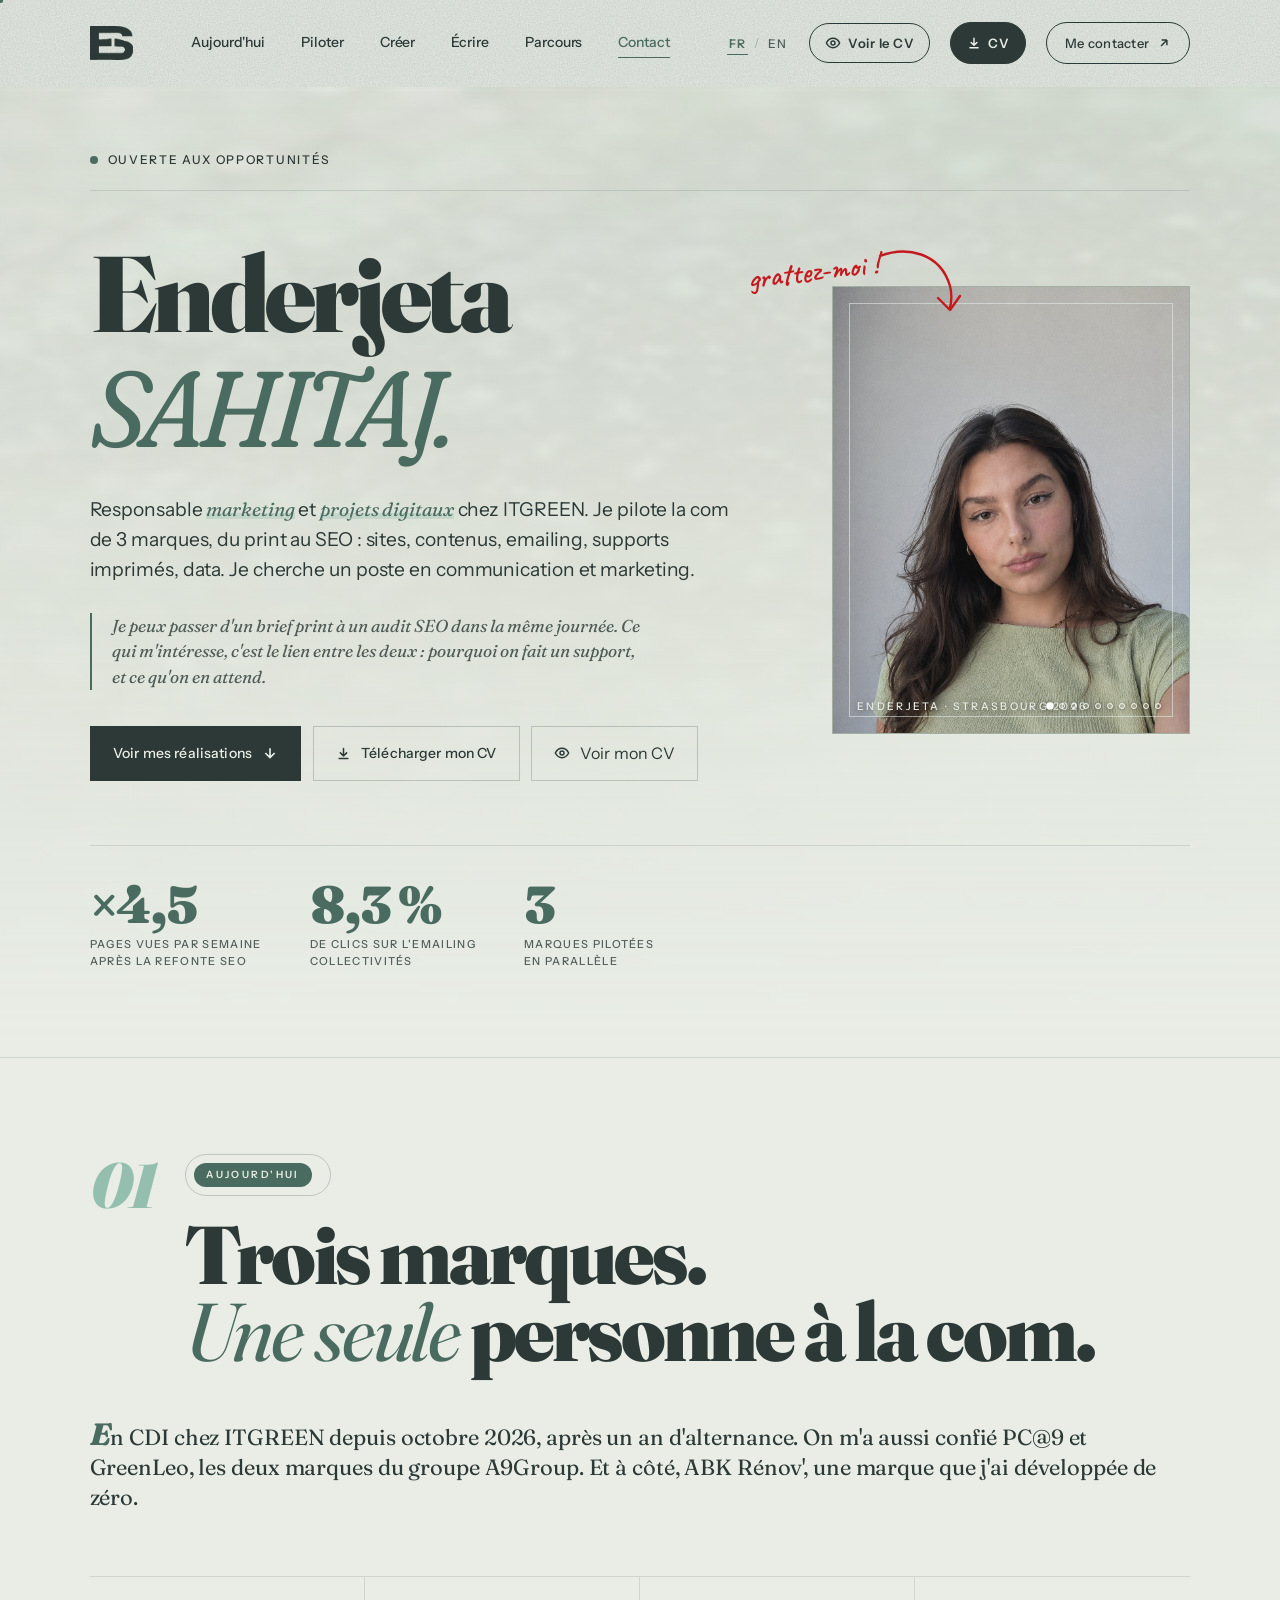
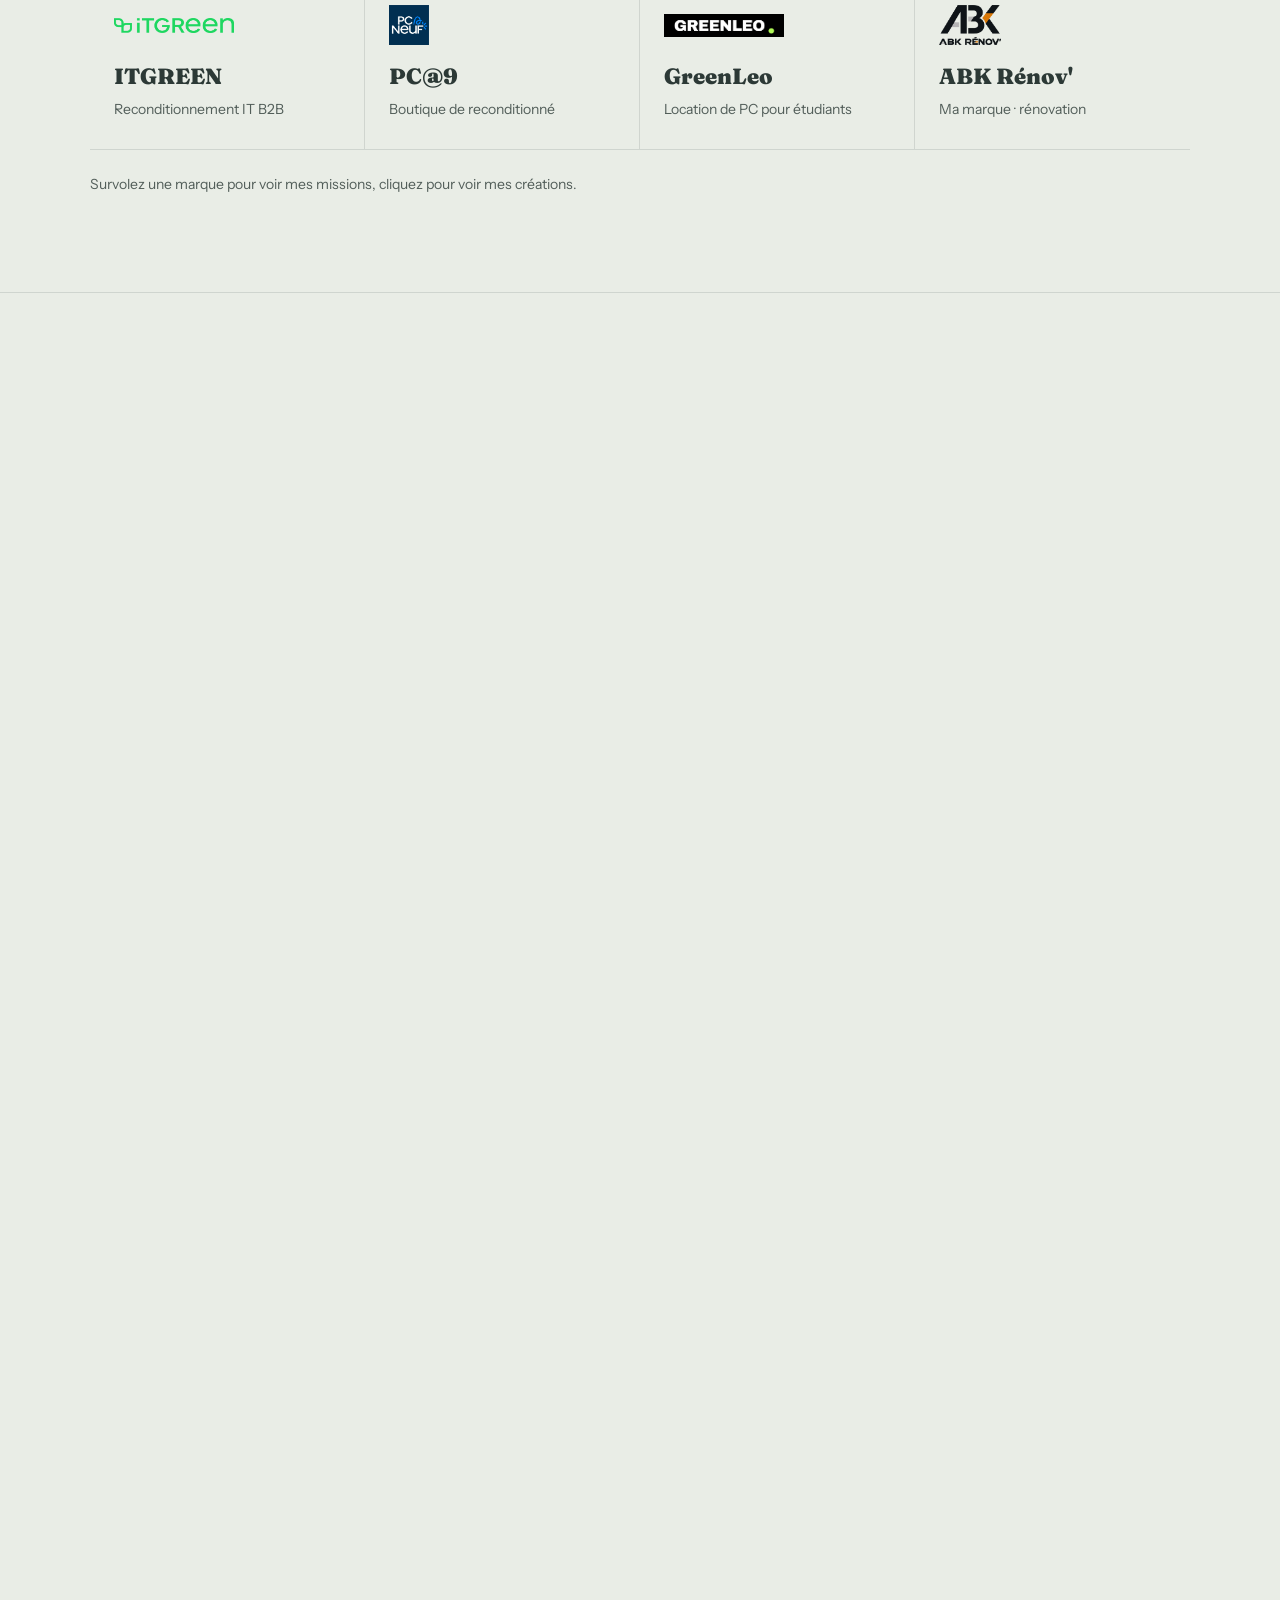
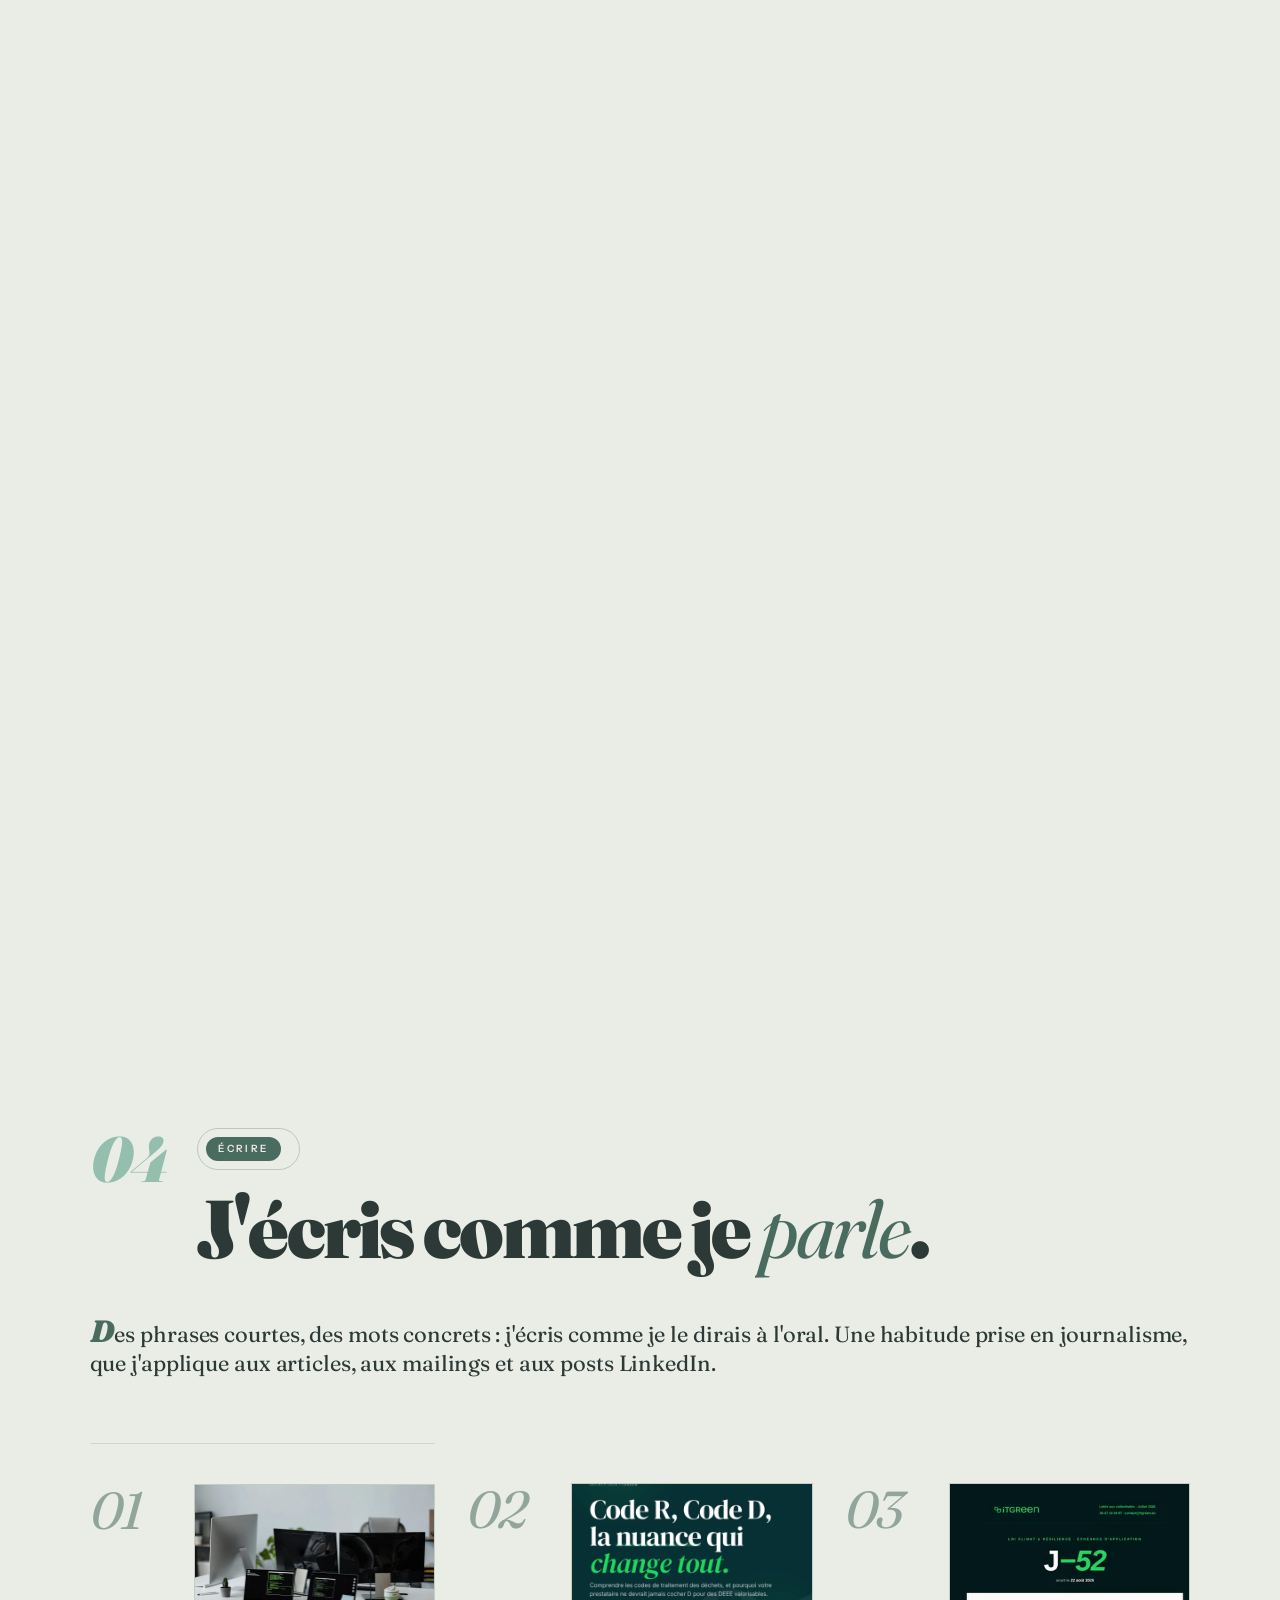
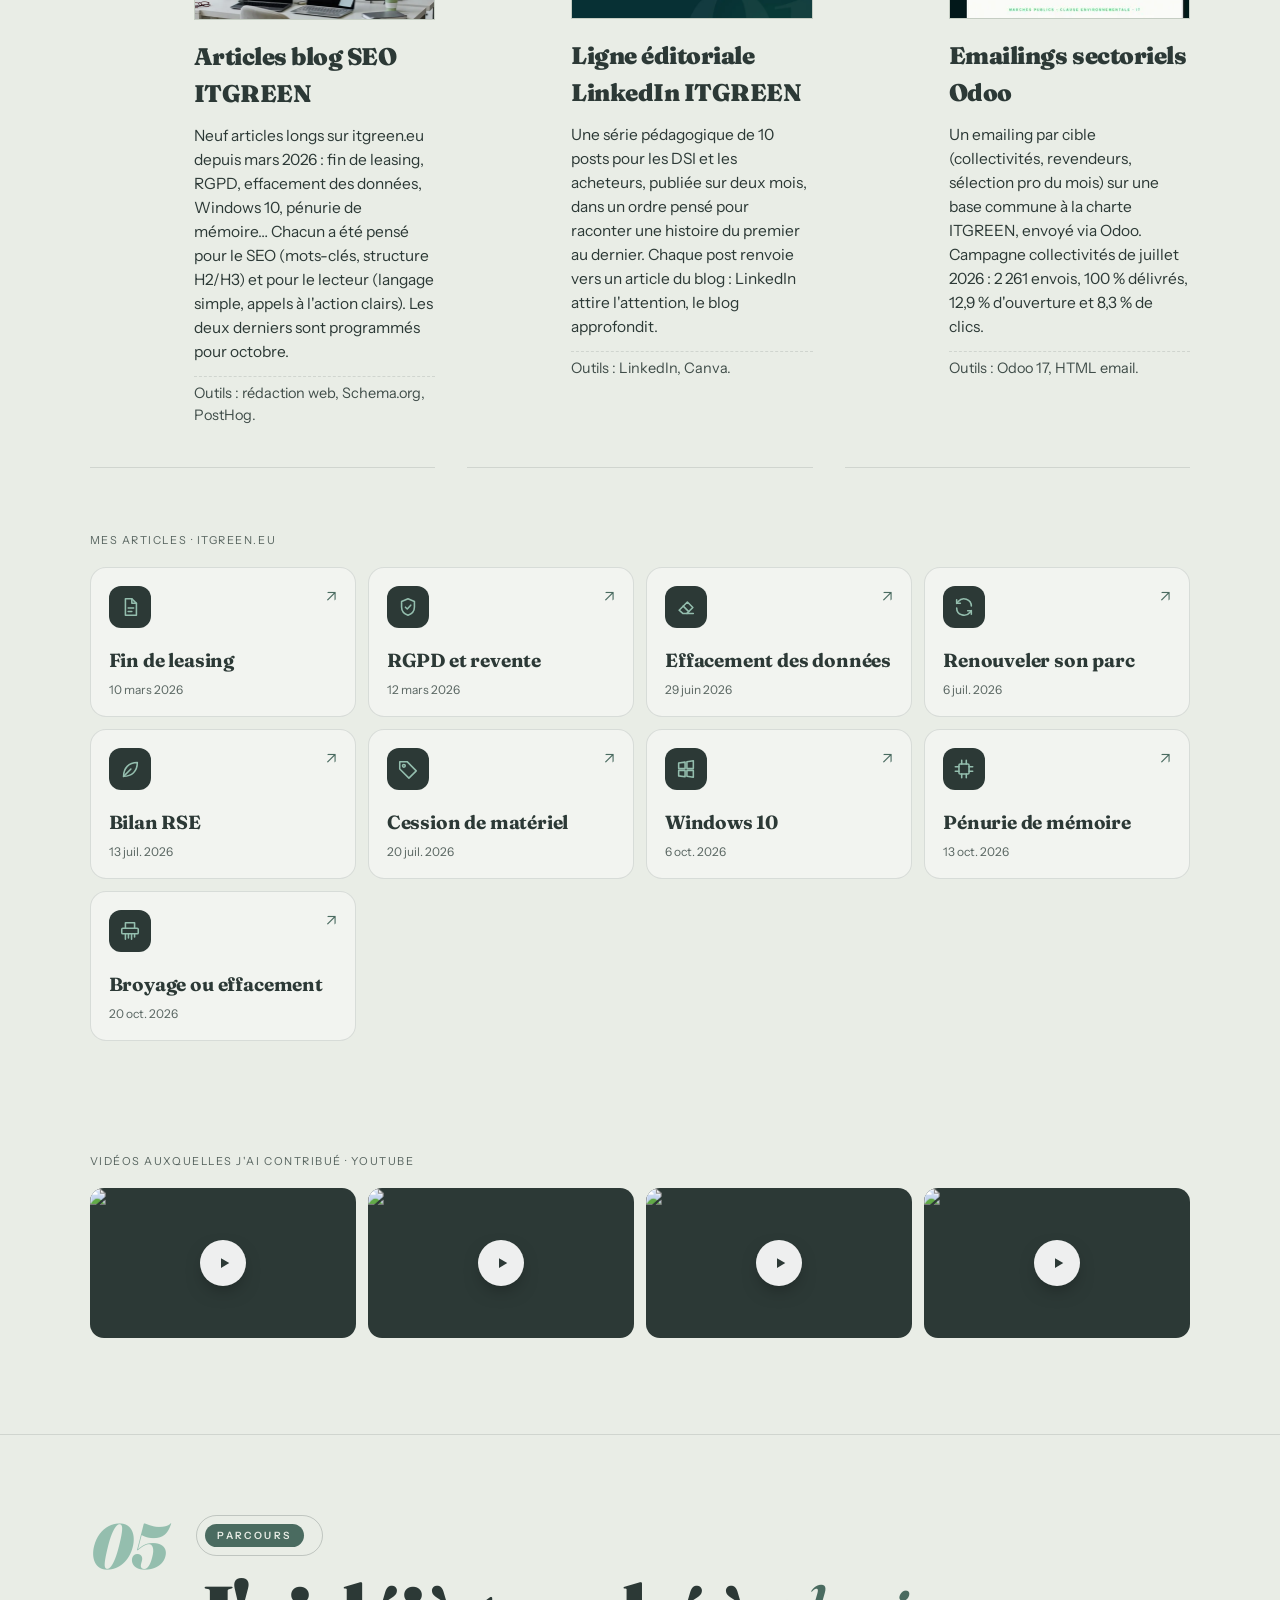
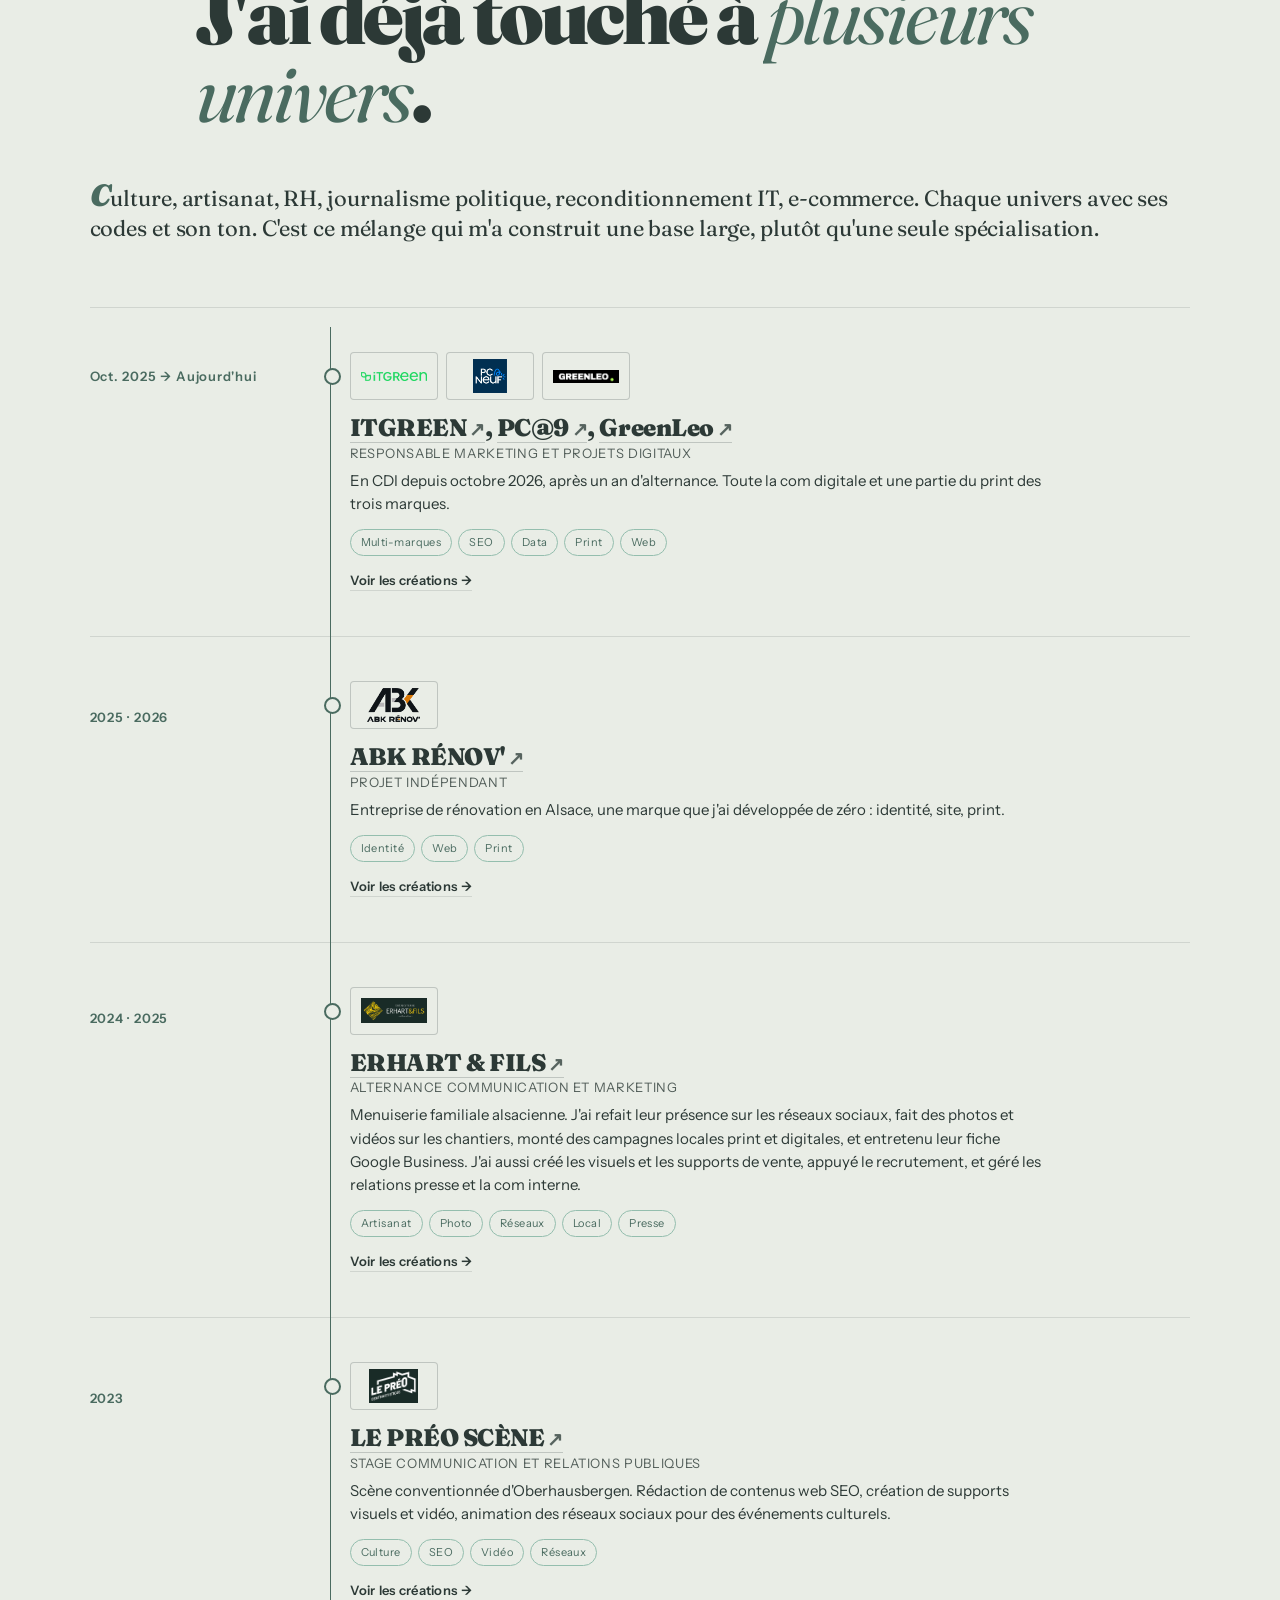
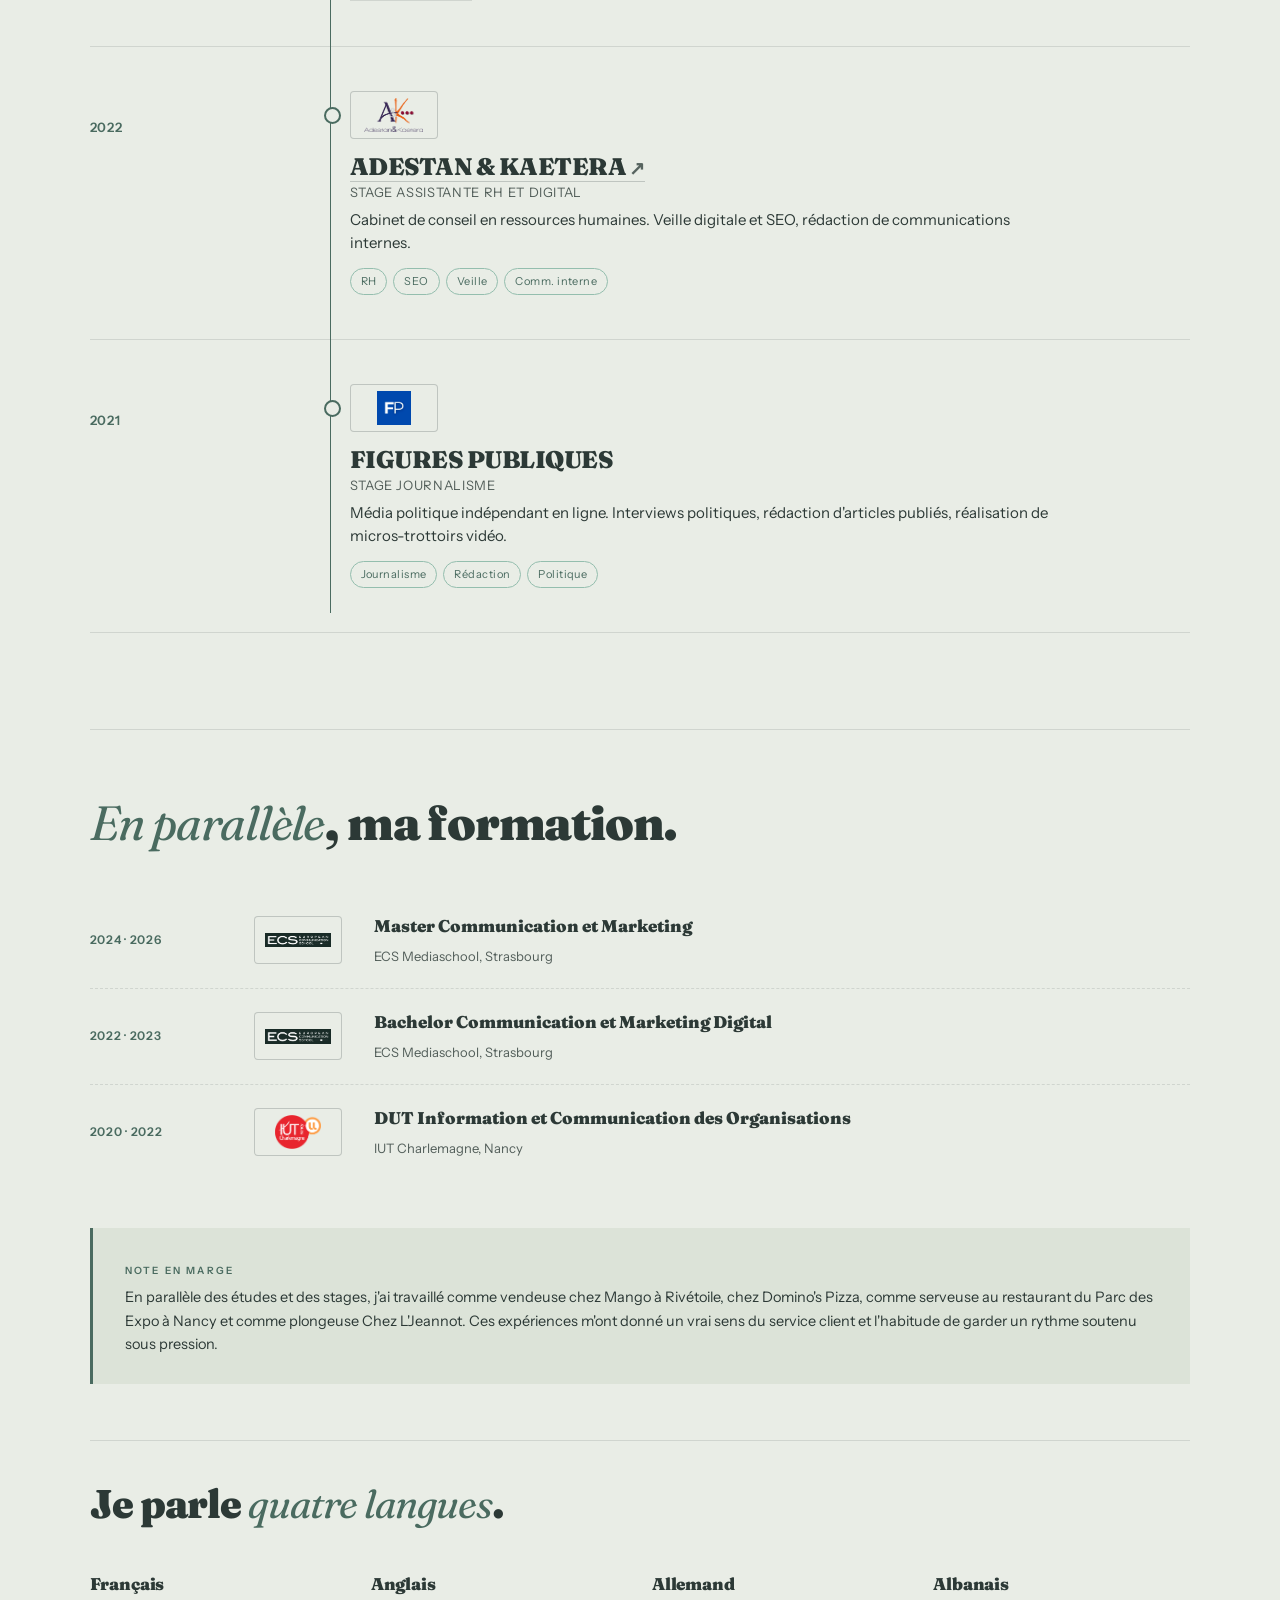
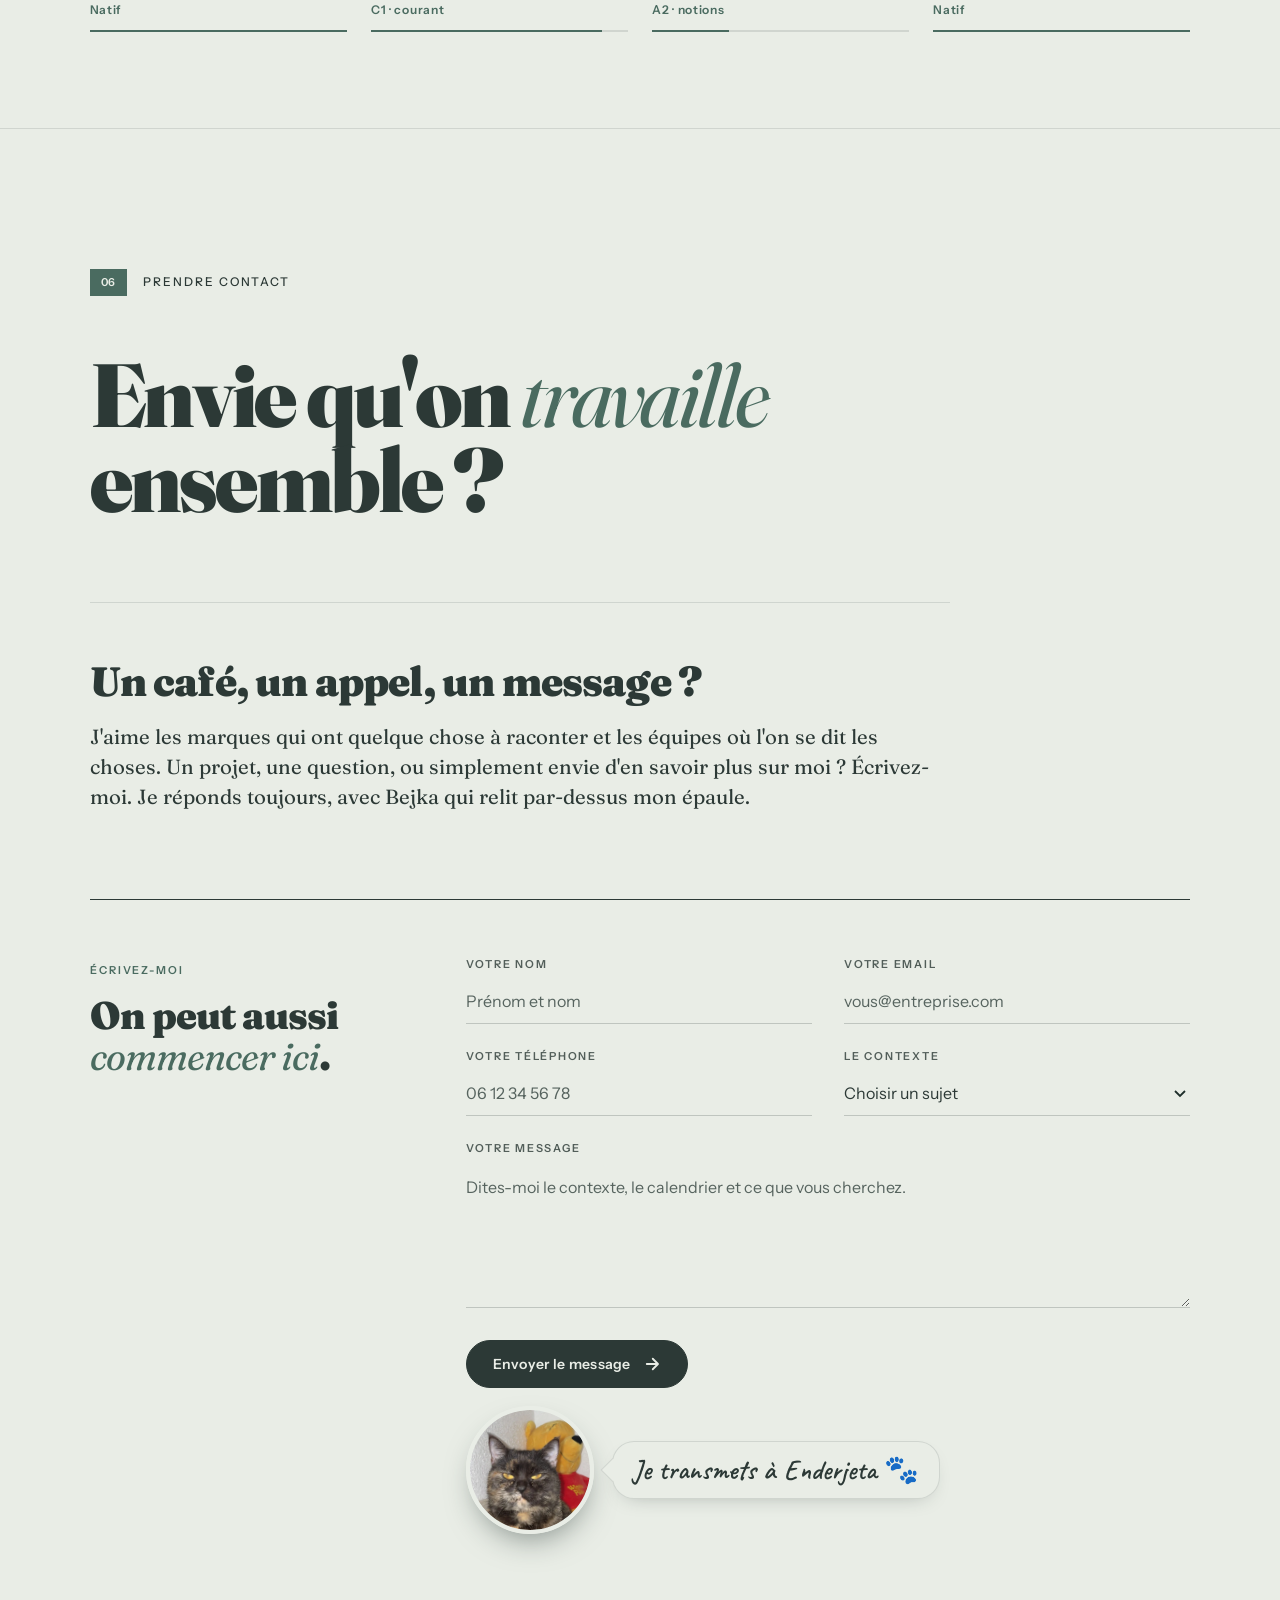
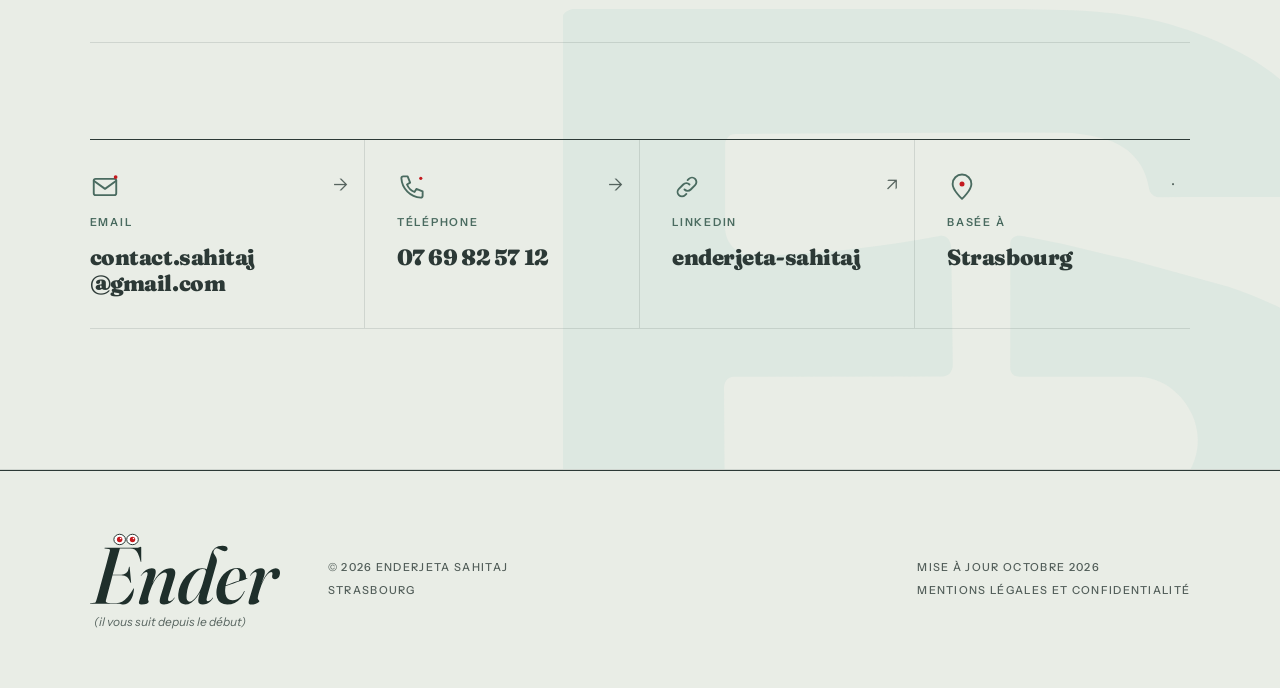
==== commit 2badf7b2: "Bejka : nouvelle photo (IMG_9920), oreilles entières Co-Authored-By: Claude Opus 5.5 (1M context) <n" ====
--- a/index.html
+++ b/index.html
@@ -34,7 +34,7 @@
 <link rel="preload" as="style" href="https://fonts.googleapis.com/css2?family=Fraunces:ital,opsz,wght@0,9..144,400;0,9..144,600;0,9..144,900;1,9..144,600;1,9..144,900&family=Instrument+Sans:ital,wght@0,400;0,500;0,600;1,400&family=Caveat:wght@600&display=swap" onload="this.rel='stylesheet'">
 <noscript><link rel="stylesheet" href="https://fonts.googleapis.com/css2?family=Fraunces:ital,opsz,wght@0,9..144,400;0,9..144,600;0,9..144,900;1,9..144,600;1,9..144,900&family=Instrument+Sans:ital,wght@0,400;0,500;0,600;1,400&family=Caveat:wght@600&display=swap"></noscript>
 <link rel="preload" as="image" href="assets/realisations/enderjeta-portrait-v2.jpg">
-<link rel="stylesheet" href="style.css?v=85">
+<link rel="stylesheet" href="style.css?v=86">
 
 <!-- Mesure d'audience : PostHog sans cookie (persistance en mémoire), chargé après idle, avec enregistrement anonyme des visites (tout ce qui est tapé dans les champs est masqué). Pas de bandeau nécessaire. -->
 <script>
@@ -803,7 +803,7 @@
             <svg width="18" height="18" viewBox="0 0 24 24" fill="none" stroke="currentColor" stroke-width="2.4" stroke-linecap="round" stroke-linejoin="round" aria-hidden="true"><path d="M5 12h14M13 5l7 7-7 7"/></svg>
           </button>
           <div class="bejka-send">
-            <img src="assets/bejka.webp" width="880" height="1100" loading="lazy" alt="Bejka, mon chat" data-alt-en="Bejka, my cat">
+            <img src="assets/bejka-rond.webp" width="480" height="480" loading="lazy" alt="Bejka, mon chat, qui regarde par-dessus un écran d&#39;ordinateur" data-alt-en="Bejka, my cat, looking over a laptop screen">
             <span class="bejka-send__bubble" data-en="I&#39;ll pass it on to Enderjeta 🐾" data-sent-fr="C&#39;est transmis, merci ! 🐾" data-sent-en="Passed on, thank you! 🐾">Je transmets à Enderjeta 🐾</span>
           </div>
         </div>
--- a/style.css
+++ b/style.css
@@ -5507,7 +5507,7 @@
 .contact-form__send { grid-column: 1 / -1; display: flex; align-items: center; flex-wrap: wrap; gap: 18px 36px; margin-top: 8px; }
 .contact-form__send .contact-form__submit { margin-top: 0; }
 .bejka-send { display: inline-flex; align-items: center; gap: 18px; }
-.bejka-send img { width: 128px; height: 128px; border-radius: 50%; object-fit: cover; object-position: 50% 18%; border: 4px solid var(--paper, #fff); box-shadow: 0 14px 30px -10px rgba(31,47,43,.5); flex: none; transform: rotate(-4deg); transition: transform .4s var(--ease-smooth); }
+.bejka-send img { width: 128px; height: 128px; border-radius: 50%; object-fit: cover; object-position: 50% 50%; border: 4px solid var(--paper, #fff); box-shadow: 0 14px 30px -10px rgba(31,47,43,.5); flex: none; transform: rotate(-4deg); transition: transform .4s var(--ease-smooth); }
 .bejka-send:hover img { transform: rotate(3deg) scale(1.05); }
 .bejka-send__bubble { position: relative; padding: 14px 20px; border-radius: 22px; background: var(--paper, #fff); border: 1px solid var(--ink-line); box-shadow: 0 8px 20px -12px rgba(31,47,43,.35); font-family: 'Caveat', 'Segoe Print', cursive; font-weight: 600; font-size: 28px; line-height: 1; color: var(--ink); white-space: nowrap; }
 .bejka-send__bubble::before { content: ""; position: absolute; left: -9px; top: 50%; width: 16px; height: 16px; background: inherit; border-left: 1px solid var(--ink-line); border-bottom: 1px solid var(--ink-line); transform: translateY(-50%) rotate(45deg); }
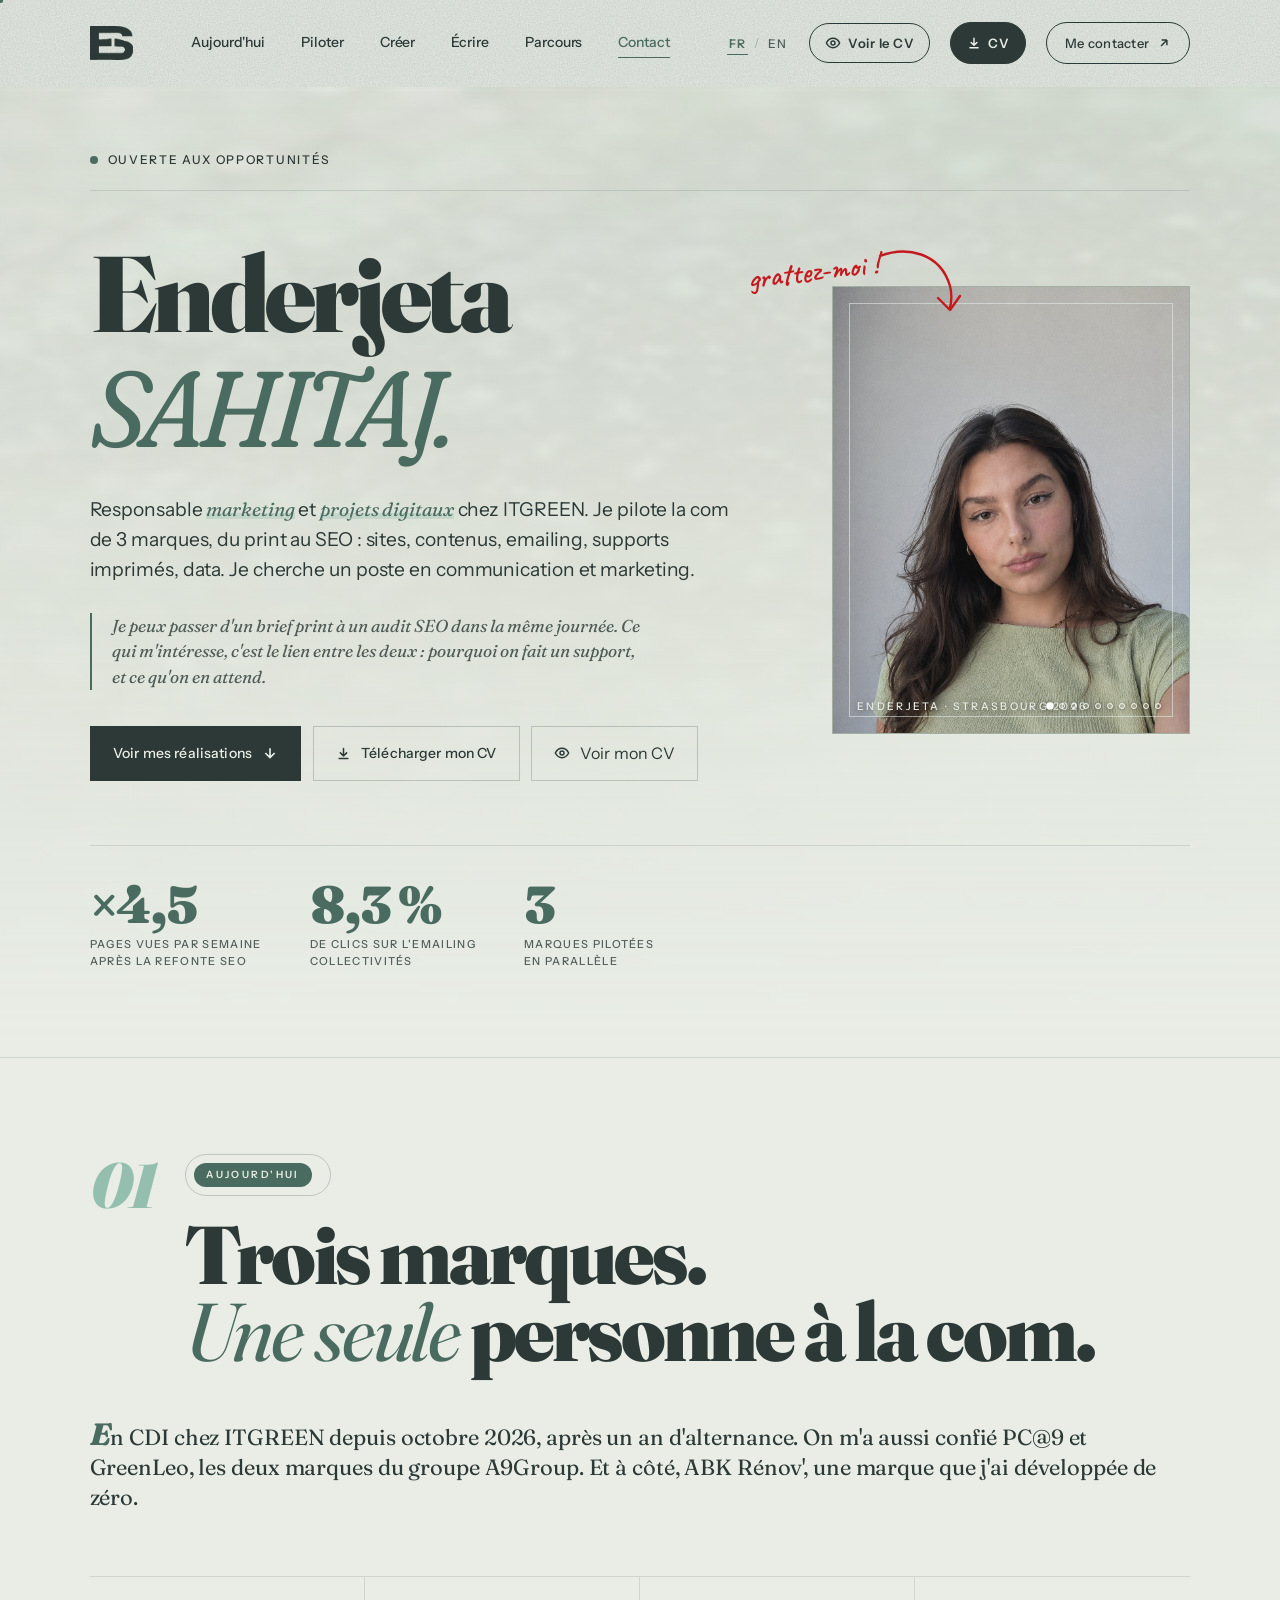
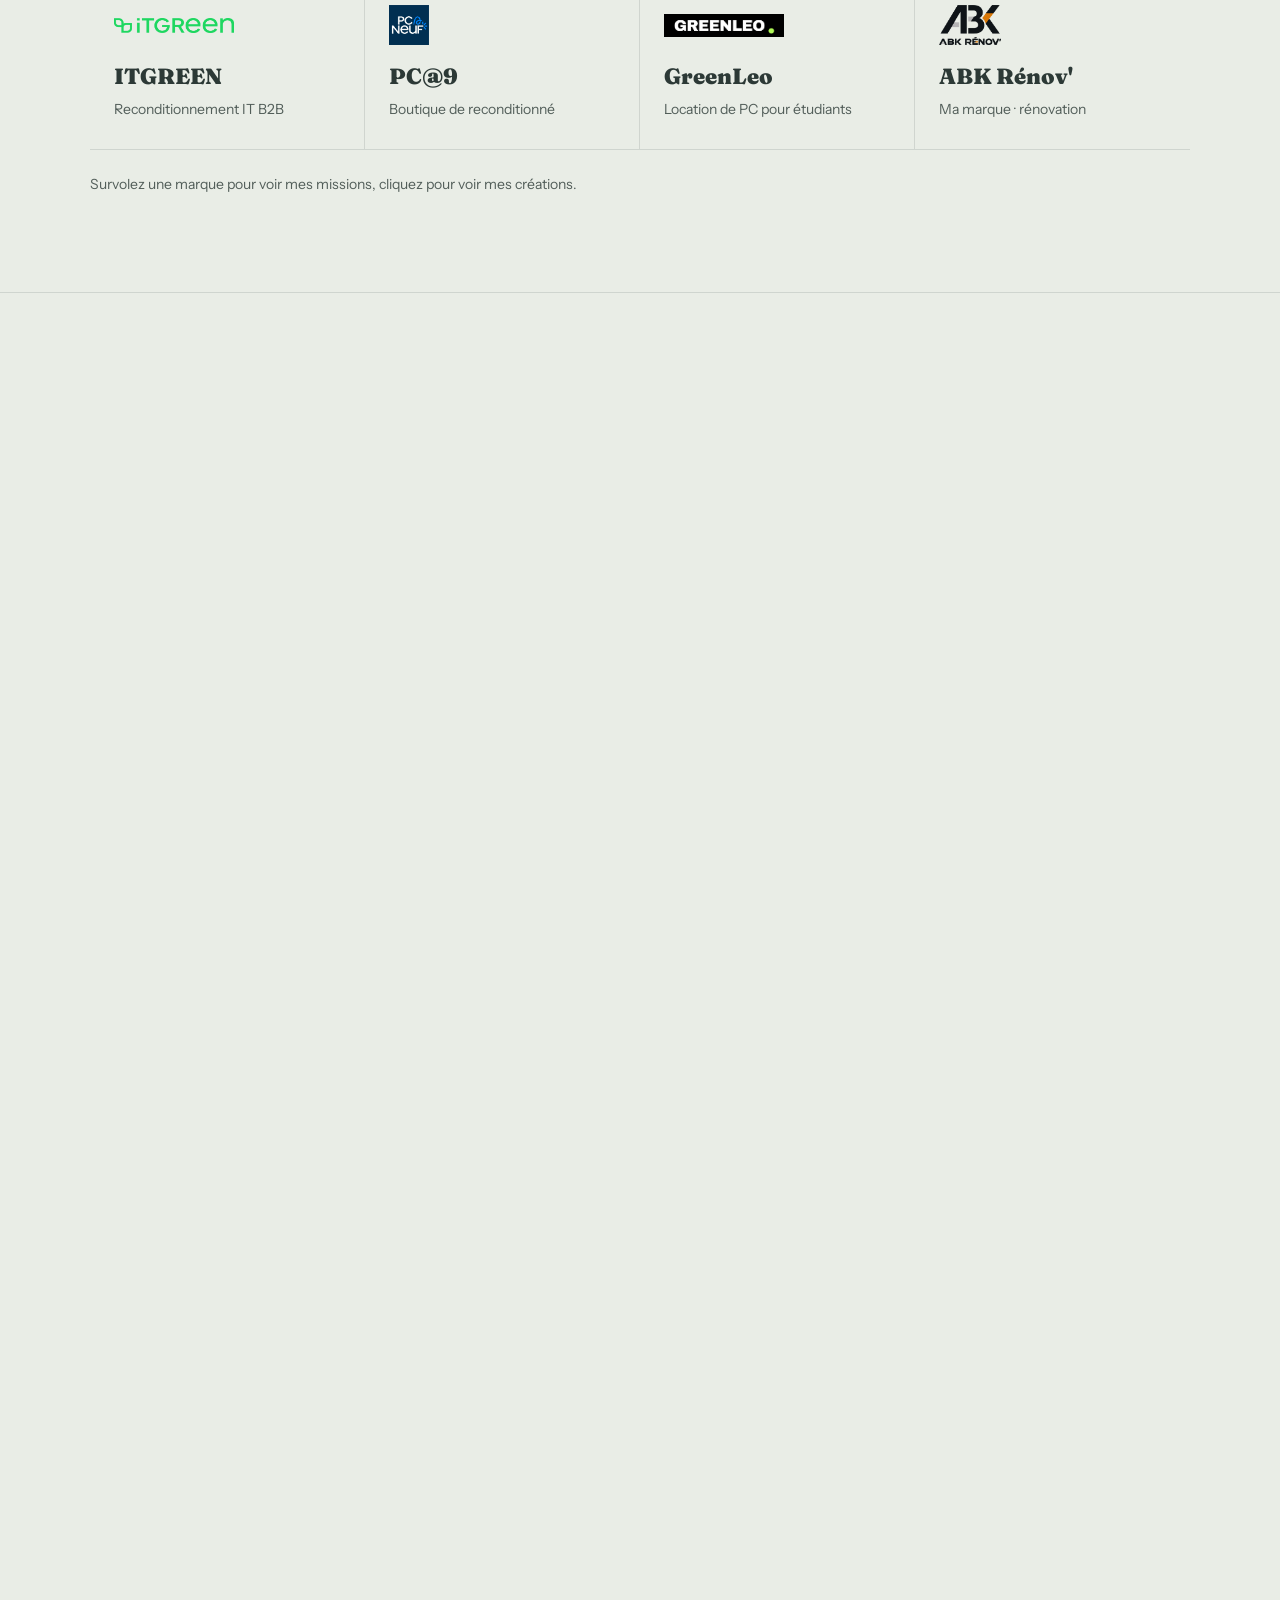
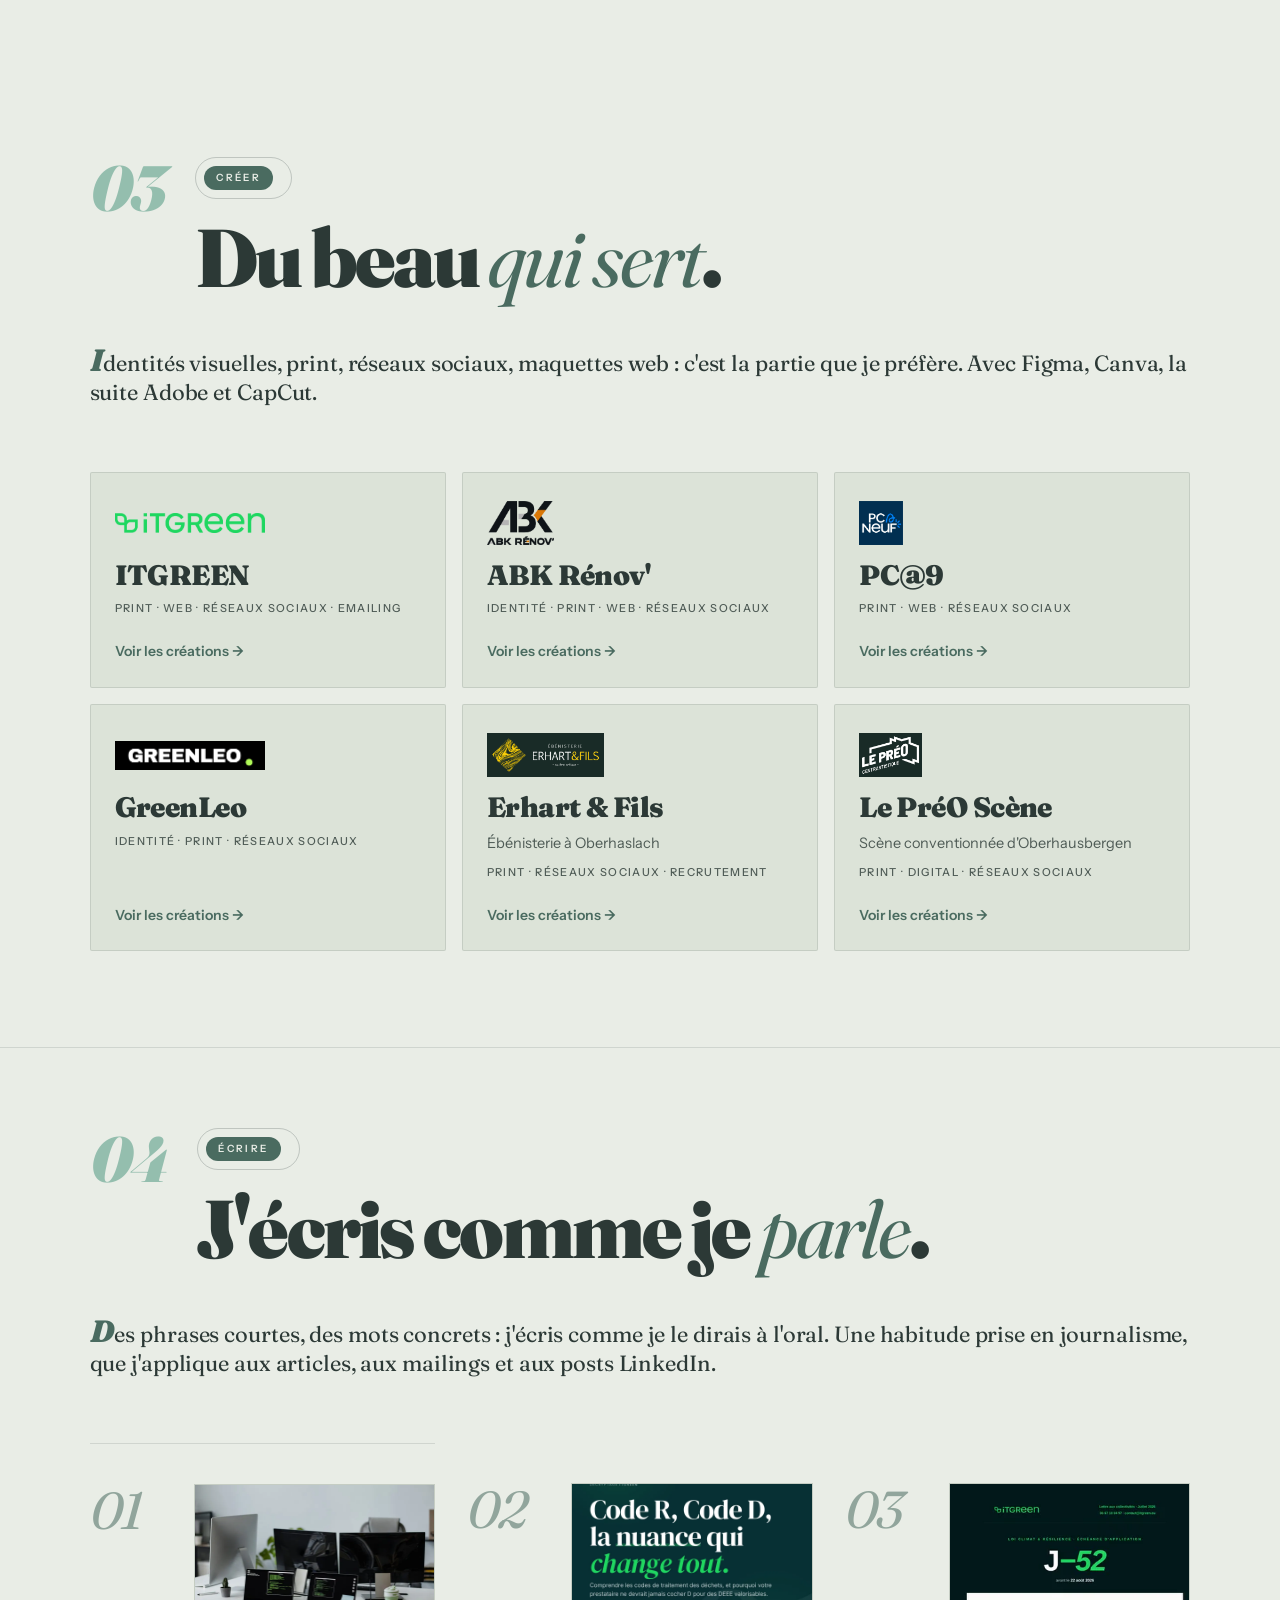
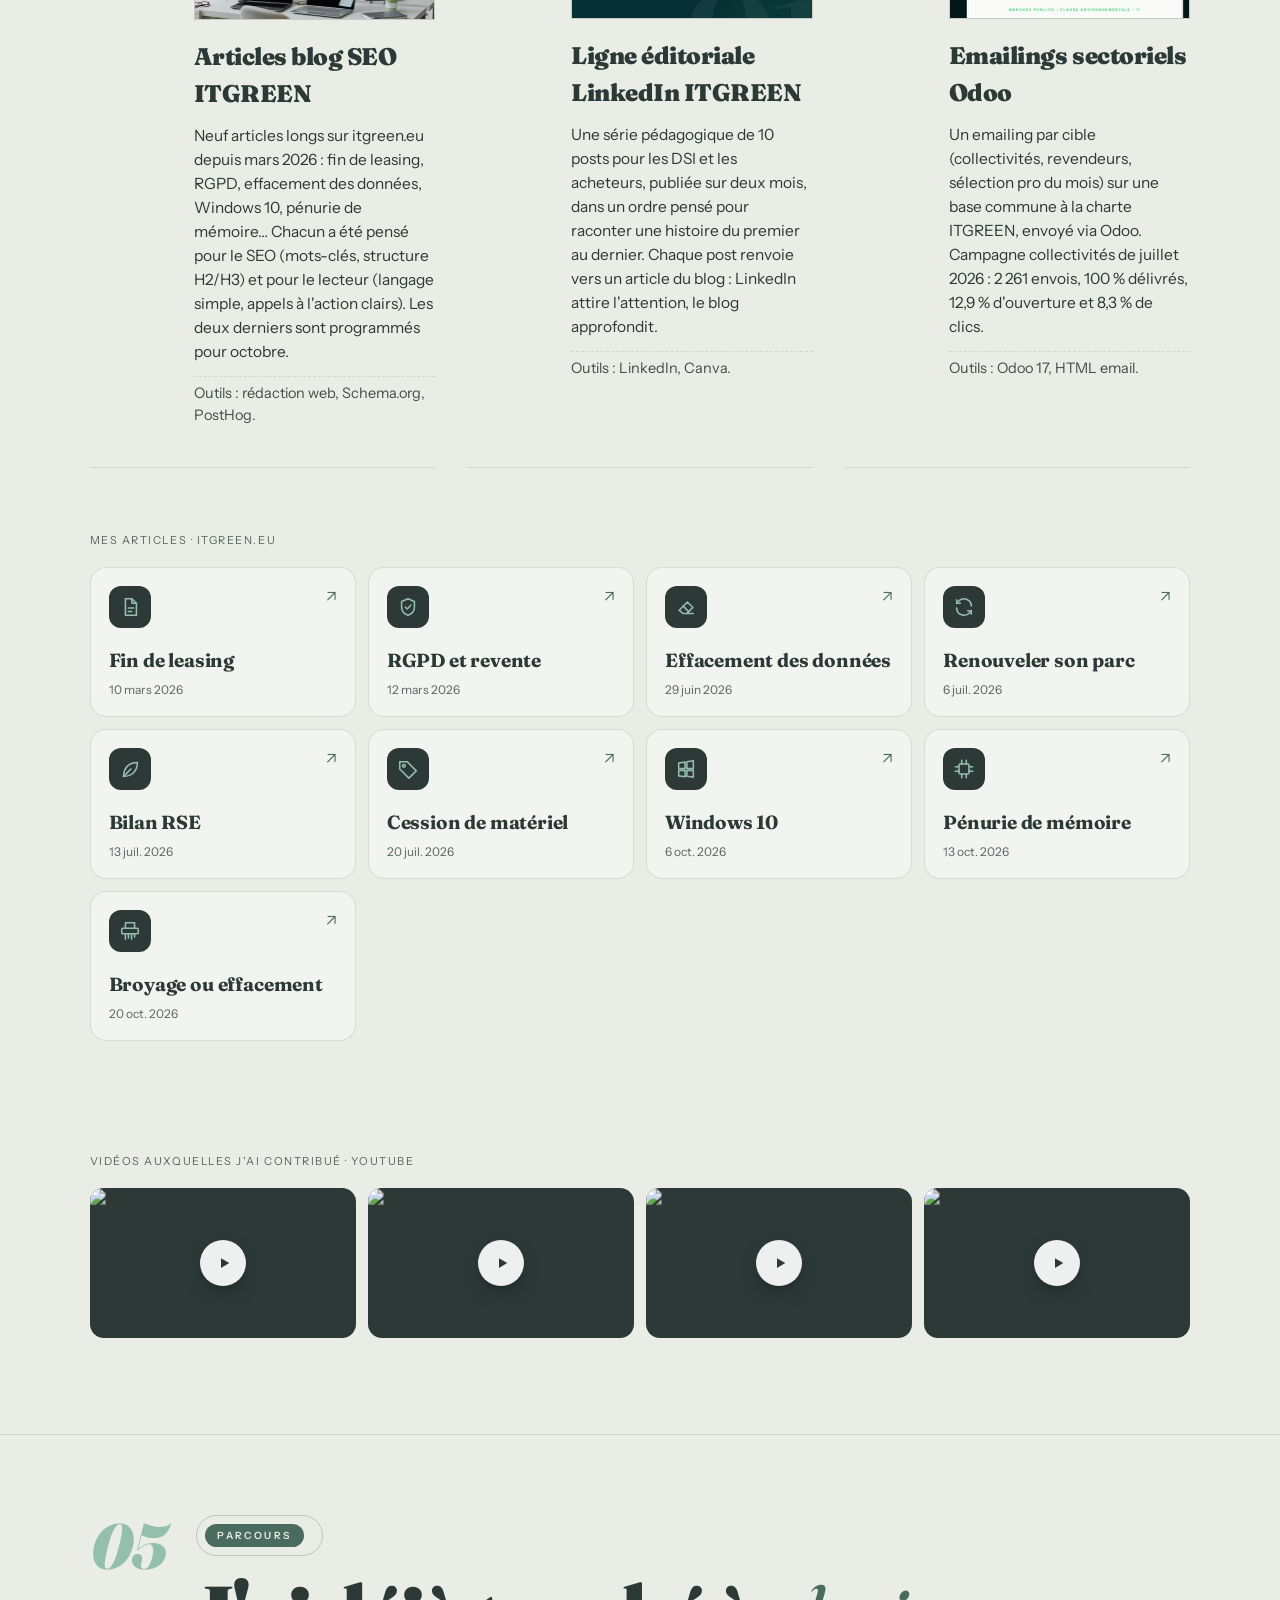
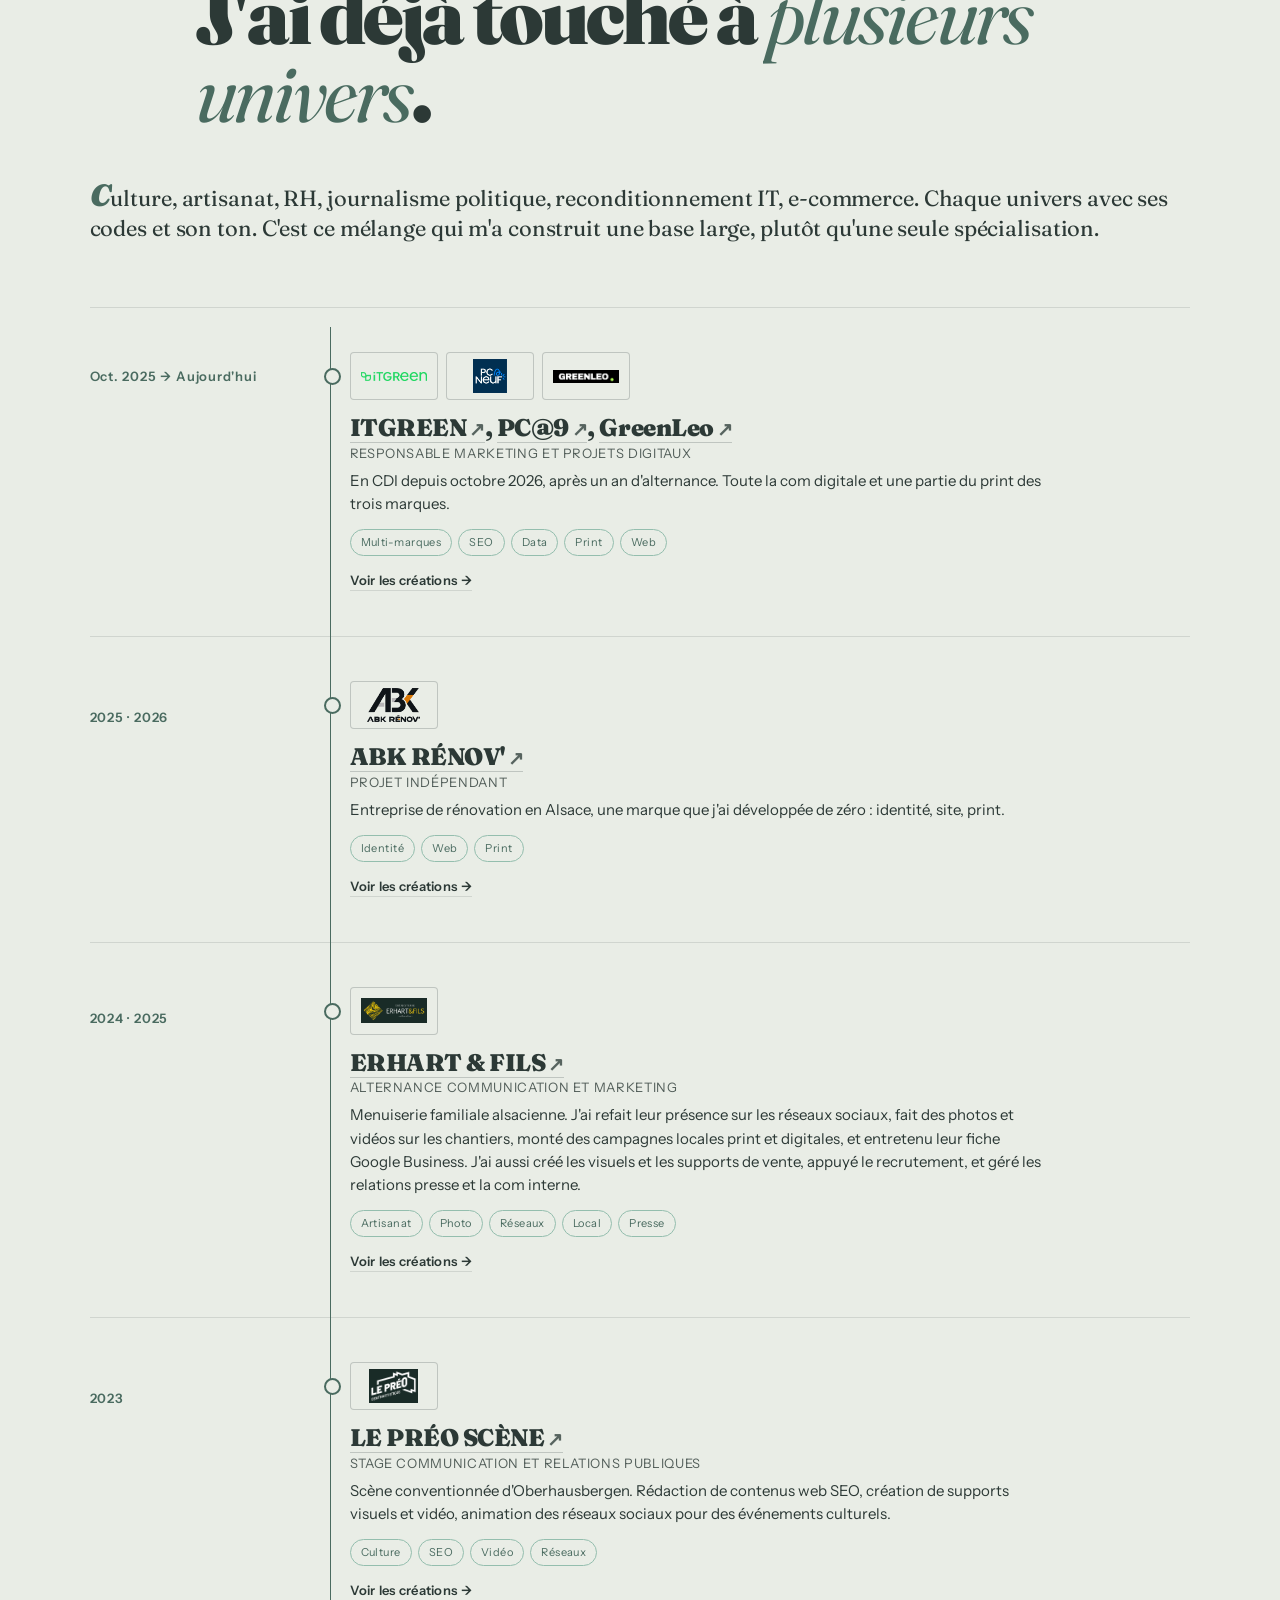
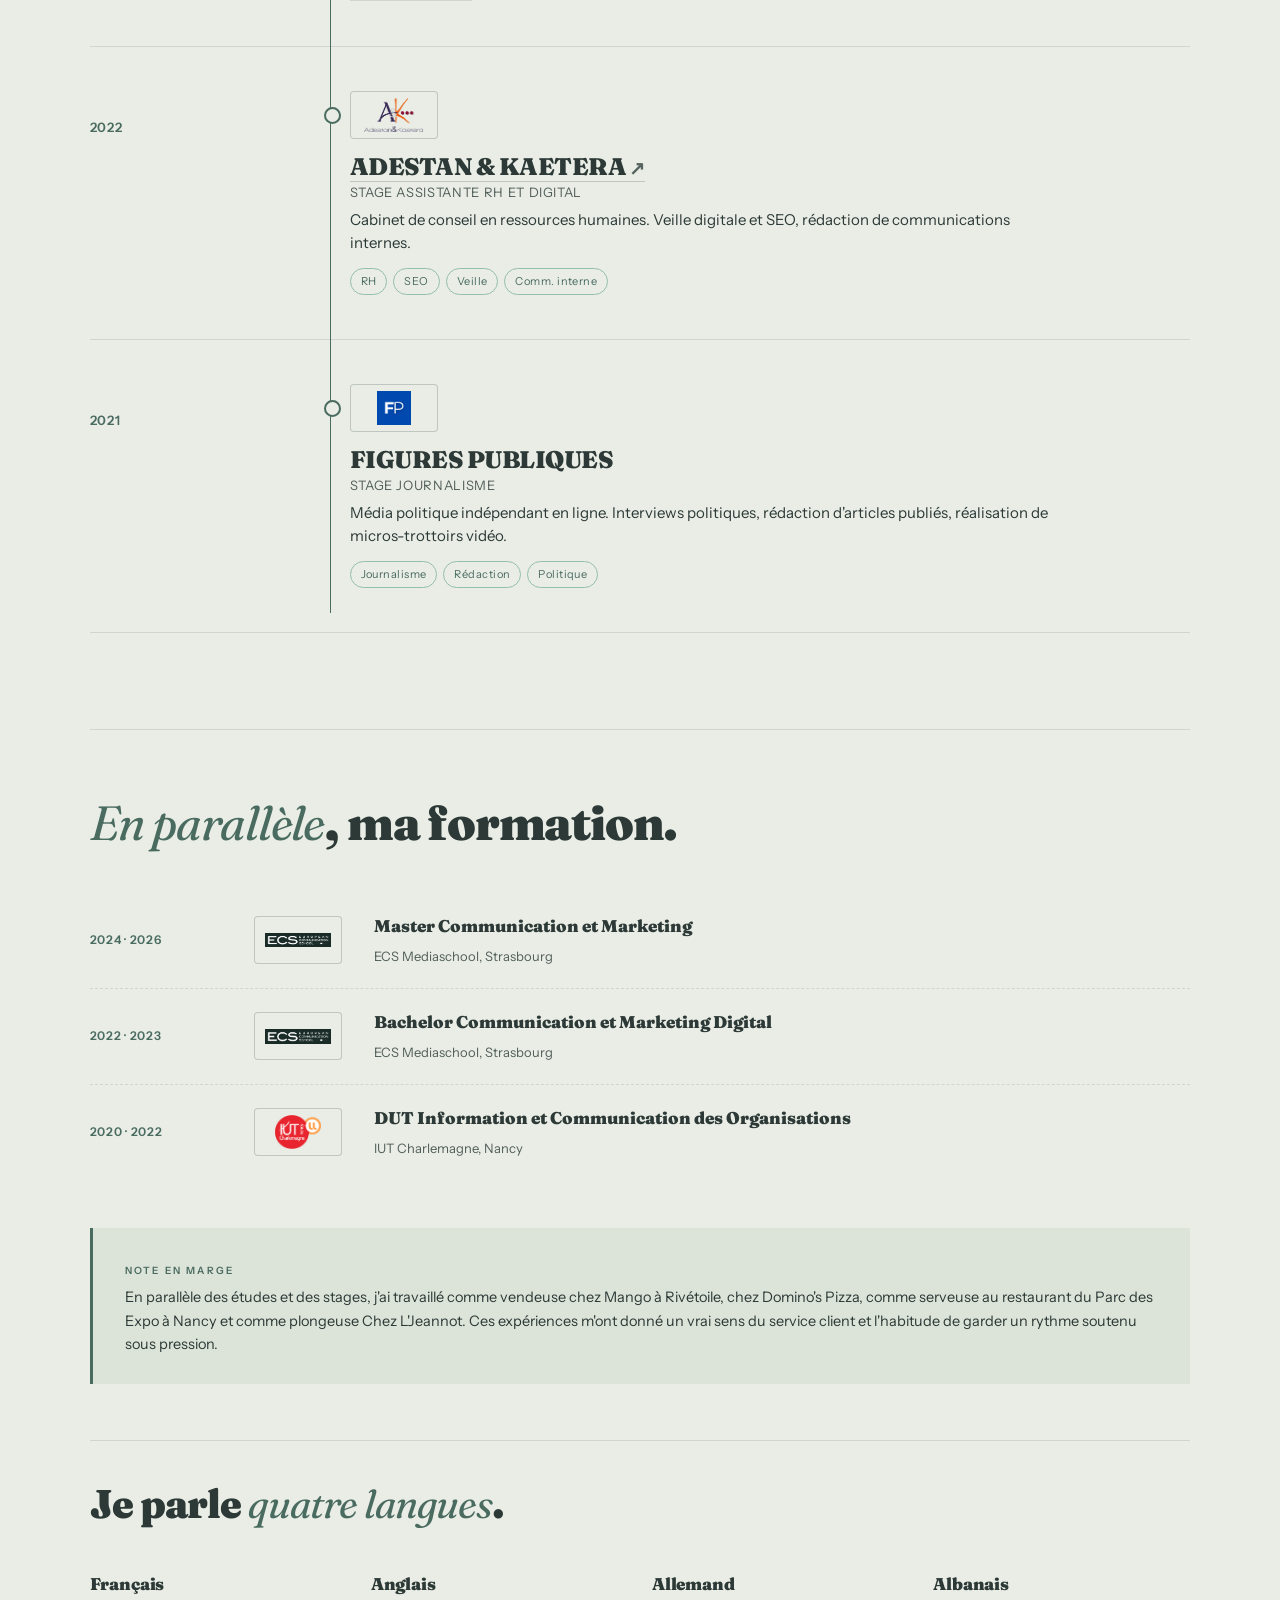
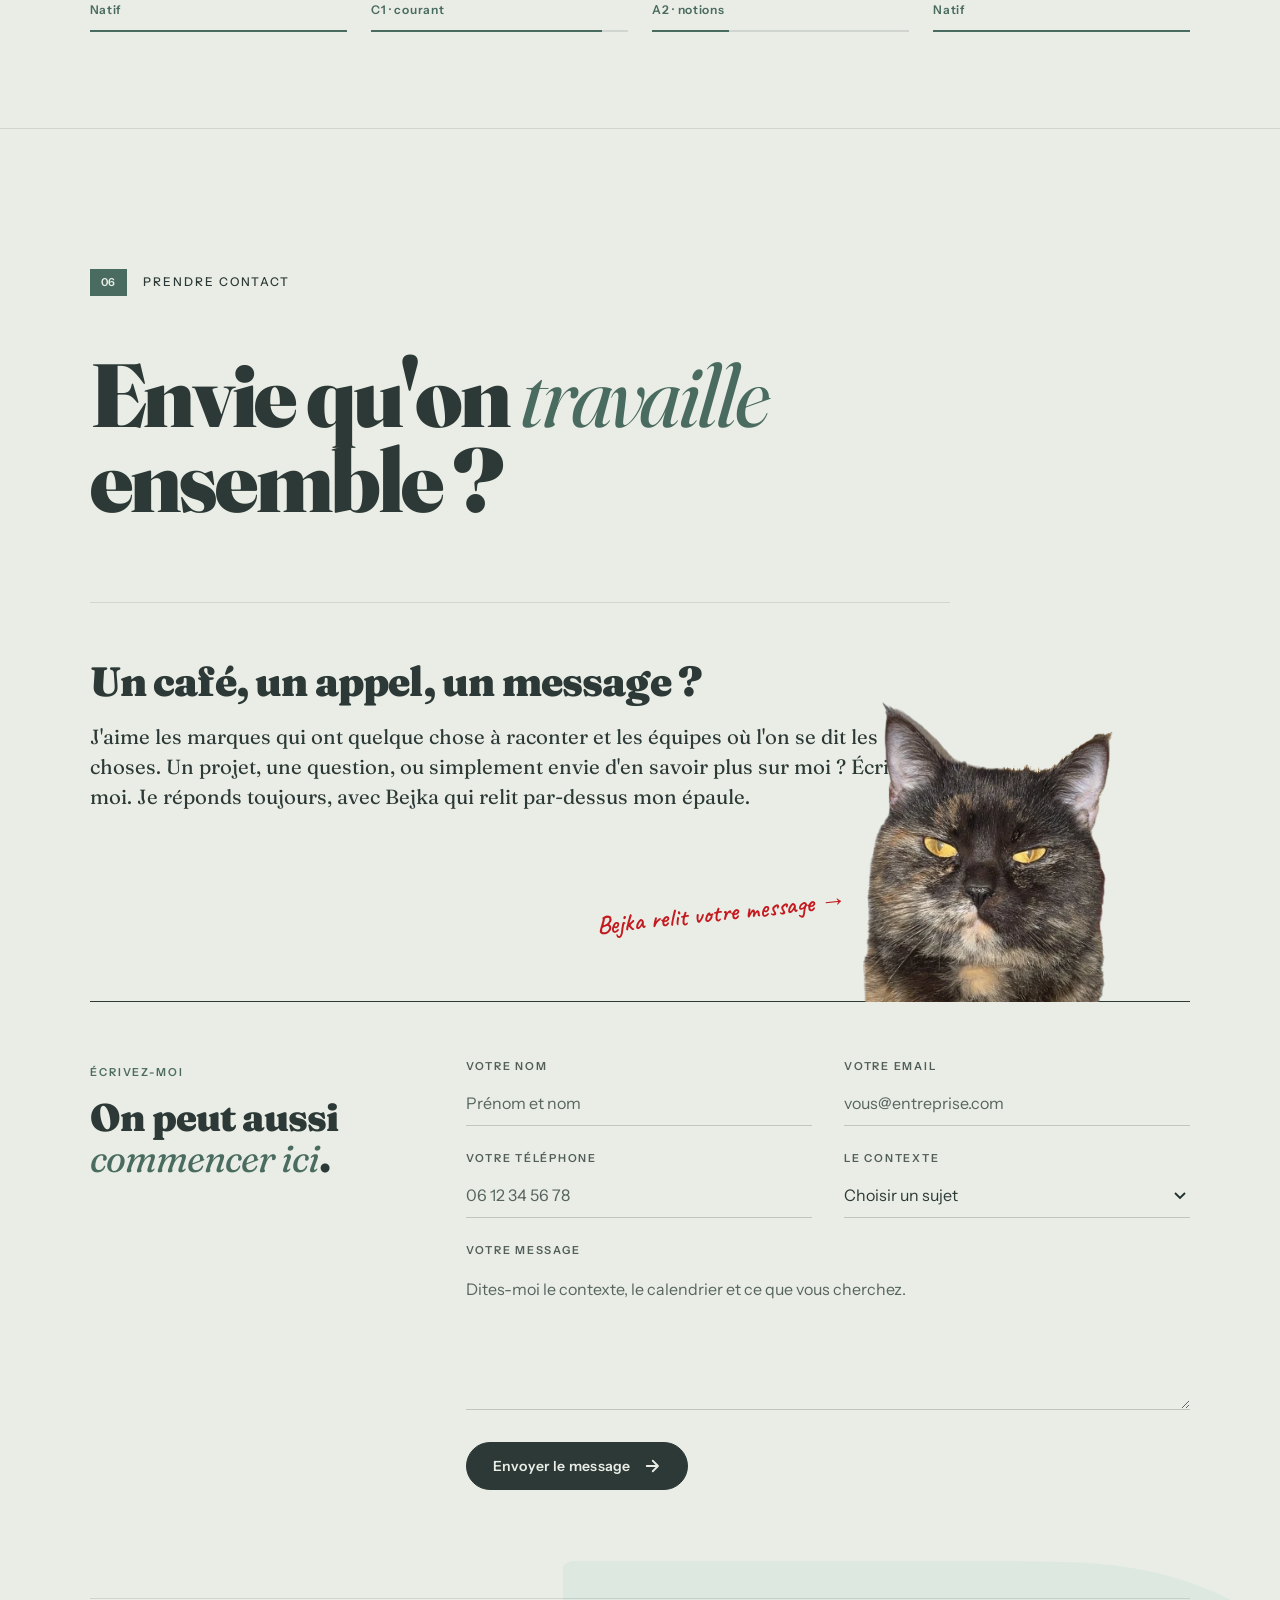
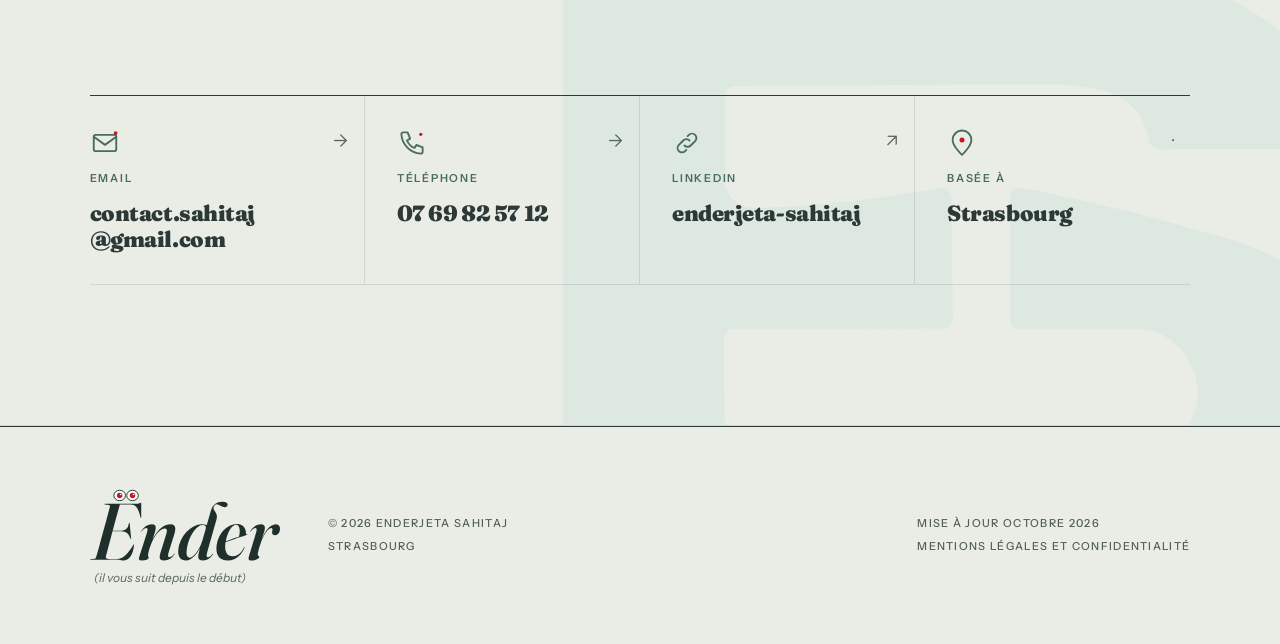
==== commit e13d9575: "Bejka détourée (nouvelle photo, oreilles entières) qui passe la tête au-dessus du formulaire Co-Auth" ====
--- a/index.html
+++ b/index.html
@@ -34,7 +34,7 @@
 <link rel="preload" as="style" href="https://fonts.googleapis.com/css2?family=Fraunces:ital,opsz,wght@0,9..144,400;0,9..144,600;0,9..144,900;1,9..144,600;1,9..144,900&family=Instrument+Sans:ital,wght@0,400;0,500;0,600;1,400&family=Caveat:wght@600&display=swap" onload="this.rel='stylesheet'">
 <noscript><link rel="stylesheet" href="https://fonts.googleapis.com/css2?family=Fraunces:ital,opsz,wght@0,9..144,400;0,9..144,600;0,9..144,900;1,9..144,600;1,9..144,900&family=Instrument+Sans:ital,wght@0,400;0,500;0,600;1,400&family=Caveat:wght@600&display=swap"></noscript>
 <link rel="preload" as="image" href="assets/realisations/enderjeta-portrait-v2.jpg">
-<link rel="stylesheet" href="style.css?v=86">
+<link rel="stylesheet" href="style.css?v=87">
 
 <!-- Mesure d'audience : PostHog sans cookie (persistance en mémoire), chargé après idle, avec enregistrement anonyme des visites (tout ce qui est tapé dans les champs est masqué). Pas de bandeau nécessaire. -->
 <script>
@@ -766,6 +766,10 @@
     </div>
 
     <form class="contact-form" action="https://formspree.io/f/mwvgnzvg" method="POST">
+      <div class="bejka-peek">
+        <span class="bejka-peek__note" data-en="Bejka is proofreading your message">Bejka relit votre message</span>
+        <div class="bejka-peek__clip"><img src="assets/bejka-peek.webp" width="600" height="720" loading="lazy" alt="Bejka, mon chat, qui passe la tête au-dessus du formulaire" data-alt-en="Bejka, my cat, peeking over the form"></div>
+      </div>
       <div class="contact-form__head">
         <span class="contact-form__eyebrow" data-en="Write to me">Écrivez-moi</span>
         <h3 class="contact-form__title" data-en='We can also <em class="italic">start here</em>.'>On peut aussi <em class="italic">commencer ici</em>.</h3>
@@ -797,16 +801,10 @@
           <textarea name="message" rows="5" required placeholder="Dites-moi le contexte, le calendrier et ce que vous cherchez." data-placeholder-en="Tell me about the context, timeline and what you're looking for."></textarea>
         </label>
         <input type="text" name="_gotcha" tabindex="-1" autocomplete="off" aria-hidden="true" class="contact-form__honeypot">
-        <div class="contact-form__send">
-          <button type="submit" class="contact-form__submit">
-            <span data-en="Send message">Envoyer le message</span>
-            <svg width="18" height="18" viewBox="0 0 24 24" fill="none" stroke="currentColor" stroke-width="2.4" stroke-linecap="round" stroke-linejoin="round" aria-hidden="true"><path d="M5 12h14M13 5l7 7-7 7"/></svg>
-          </button>
-          <div class="bejka-send">
-            <img src="assets/bejka-rond.webp" width="480" height="480" loading="lazy" alt="Bejka, mon chat, qui regarde par-dessus un écran d&#39;ordinateur" data-alt-en="Bejka, my cat, looking over a laptop screen">
-            <span class="bejka-send__bubble" data-en="I&#39;ll pass it on to Enderjeta 🐾" data-sent-fr="C&#39;est transmis, merci ! 🐾" data-sent-en="Passed on, thank you! 🐾">Je transmets à Enderjeta 🐾</span>
-          </div>
-        </div>
+        <button type="submit" class="contact-form__submit">
+          <span data-en="Send message">Envoyer le message</span>
+          <svg width="18" height="18" viewBox="0 0 24 24" fill="none" stroke="currentColor" stroke-width="2.4" stroke-linecap="round" stroke-linejoin="round" aria-hidden="true"><path d="M5 12h14M13 5l7 7-7 7"/></svg>
+        </button>
         <p class="contact-form__status" role="status" aria-live="polite"></p>
       </div>
     </form>
@@ -2601,10 +2599,12 @@
 })();
 </script>
 <script>
-// Quand le message est bien parti, Bejka confirme dans sa bulle
+// Bejka sort la tête quand le formulaire arrive à l'écran
 (function(){
-  var st=document.querySelector('.contact-form__status'), b=document.querySelector('.bejka-send__bubble'); if(!st||!b) return;
-  new MutationObserver(function(){ if(st.getAttribute('data-kind')==='success'){ var en=document.body.dataset.lang==='en'; b.innerHTML=b.getAttribute(en?'data-sent-en':'data-sent-fr'); b.parentNode.classList.add('is-sent'); } }).observe(st,{attributes:true,attributeFilter:['data-kind']});
+  var p=document.querySelector('.bejka-peek'); if(!p) return;
+  if (!('IntersectionObserver' in window) || matchMedia('(prefers-reduced-motion: reduce)').matches) { p.classList.add('is-in'); return; }
+  var io=new IntersectionObserver(function(en){ en.forEach(function(e){ if(e.isIntersecting){ p.classList.add('is-in'); io.disconnect(); } }); },{threshold:0.5});
+  io.observe(p);
 })();
 </script>
 </body>
--- a/style.css
+++ b/style.css
@@ -5503,16 +5503,17 @@
 @media (max-width: 900px) { .nav__cv-view { display: none; } }
 .hero__actions button.btn { cursor: pointer; font: inherit; }
 
-/* ---------- Bejka, ronde, à côté du bouton Envoyer ---------- */
-.contact-form__send { grid-column: 1 / -1; display: flex; align-items: center; flex-wrap: wrap; gap: 18px 36px; margin-top: 8px; }
-.contact-form__send .contact-form__submit { margin-top: 0; }
-.bejka-send { display: inline-flex; align-items: center; gap: 18px; }
-.bejka-send img { width: 128px; height: 128px; border-radius: 50%; object-fit: cover; object-position: 50% 50%; border: 4px solid var(--paper, #fff); box-shadow: 0 14px 30px -10px rgba(31,47,43,.5); flex: none; transform: rotate(-4deg); transition: transform .4s var(--ease-smooth); }
-.bejka-send:hover img { transform: rotate(3deg) scale(1.05); }
-.bejka-send__bubble { position: relative; padding: 14px 20px; border-radius: 22px; background: var(--paper, #fff); border: 1px solid var(--ink-line); box-shadow: 0 8px 20px -12px rgba(31,47,43,.35); font-family: 'Caveat', 'Segoe Print', cursive; font-weight: 600; font-size: 28px; line-height: 1; color: var(--ink); white-space: nowrap; }
-.bejka-send__bubble::before { content: ""; position: absolute; left: -9px; top: 50%; width: 16px; height: 16px; background: inherit; border-left: 1px solid var(--ink-line); border-bottom: 1px solid var(--ink-line); transform: translateY(-50%) rotate(45deg); }
-.bejka-send.is-sent .bejka-send__bubble { color: var(--accent); }
-@media (max-width: 520px) {
-  .bejka-send img { width: 96px; height: 96px; }
-  .bejka-send__bubble { font-size: 22px; padding: 10px 14px; white-space: normal; }
-}
+/* ---------- Bejka passe la tête au-dessus du formulaire, comme si elle relisait le message ---------- */
+.contact-form { position: relative; margin-top: 190px; }
+.bejka-peek { position: absolute; right: 7%; bottom: 100%; width: 250px; pointer-events: none; }
+.bejka-peek__clip { overflow: hidden; line-height: 0; }
+.bejka-peek__clip img { display: block; width: 100%; height: auto; transform: translateY(65%); transition: transform 1s cubic-bezier(.2,.9,.25,1.12) .15s; }
+.bejka-peek.is-in .bejka-peek__clip img { transform: none; }
+.bejka-peek__note { position: absolute; right: 100%; top: 66%; margin-right: 16px; white-space: nowrap; font-family: 'Caveat', 'Segoe Print', cursive; font-weight: 600; font-size: 26px; line-height: 1; color: var(--rouge, #C41A1F); transform: rotate(-6deg); opacity: 0; transition: opacity .5s ease 1s; }
+.bejka-peek__note::after { content: " →"; }
+.bejka-peek.is-in .bejka-peek__note { opacity: 1; }
+@media (max-width: 720px) {
+  .contact-form { margin-top: 200px; }
+  .bejka-peek { width: 170px; right: 4%; }
+  .bejka-peek__note { font-size: 21px; top: 10%; }
+}
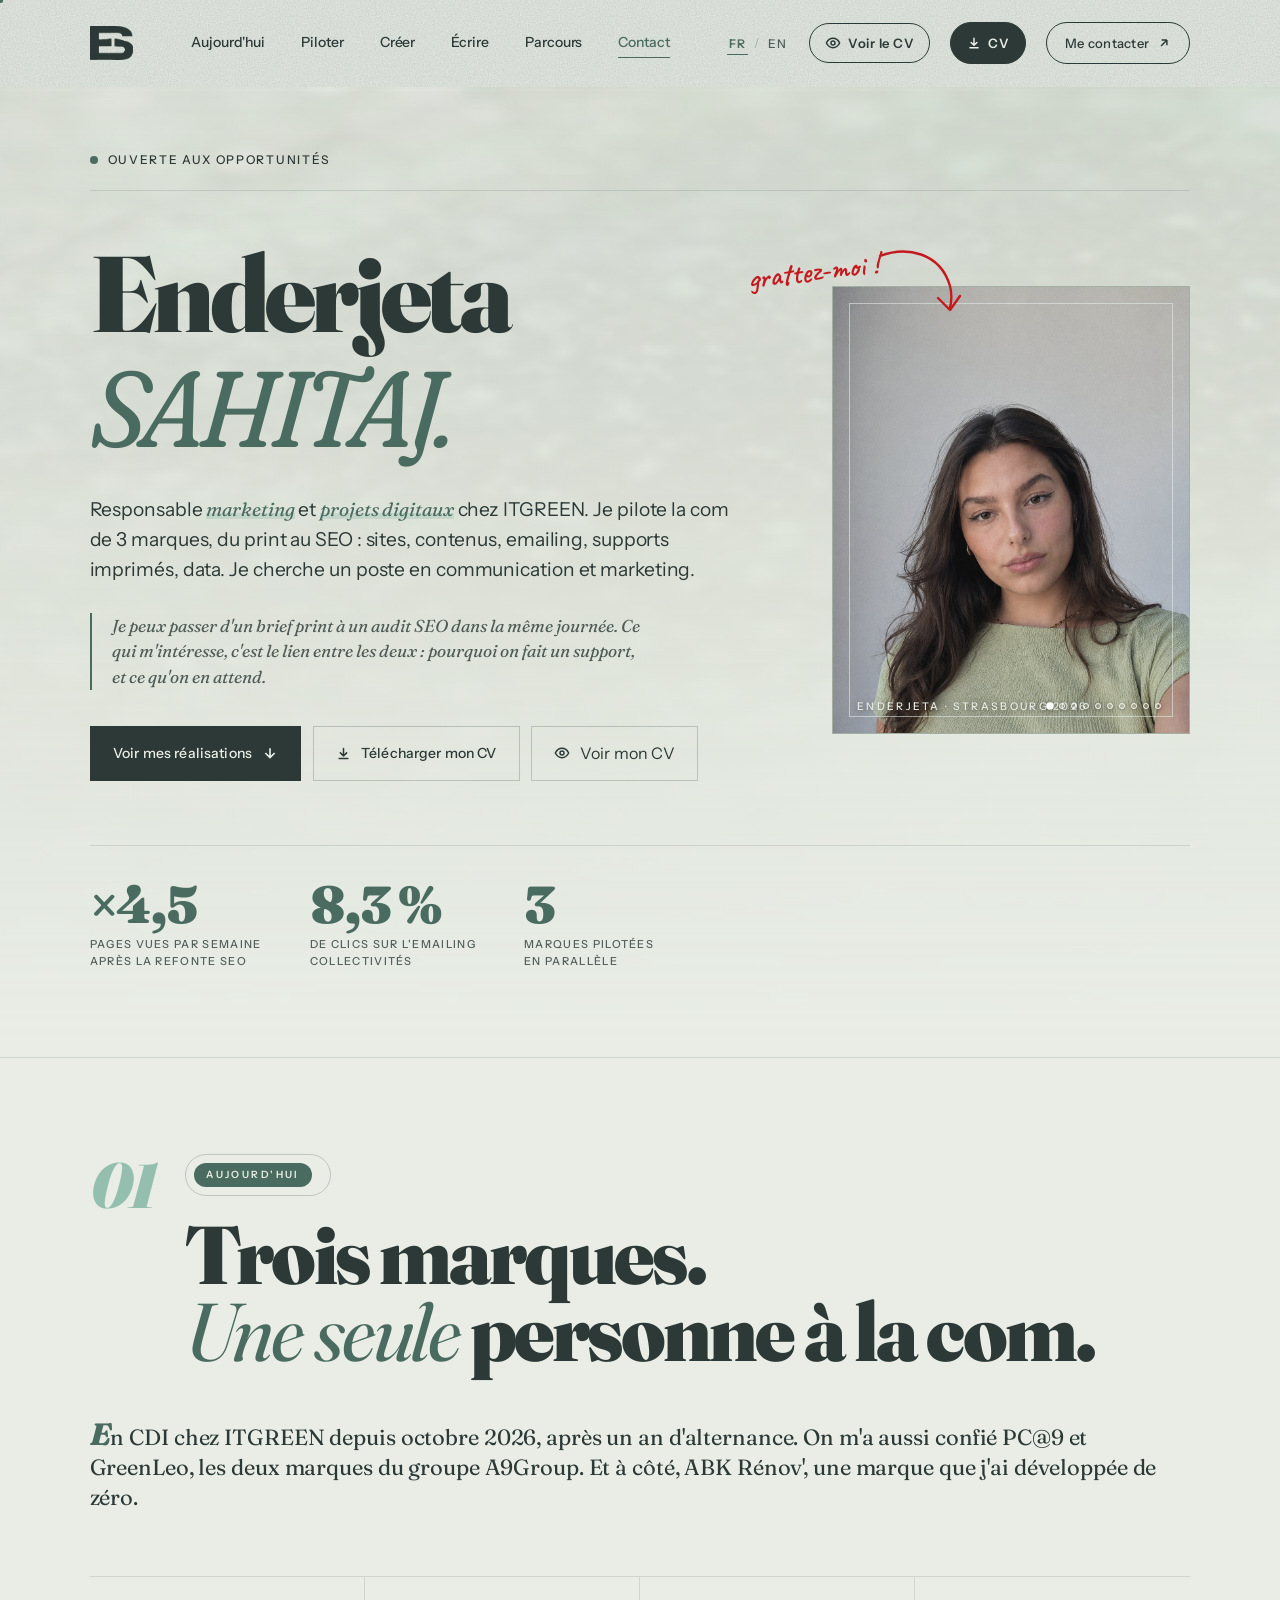
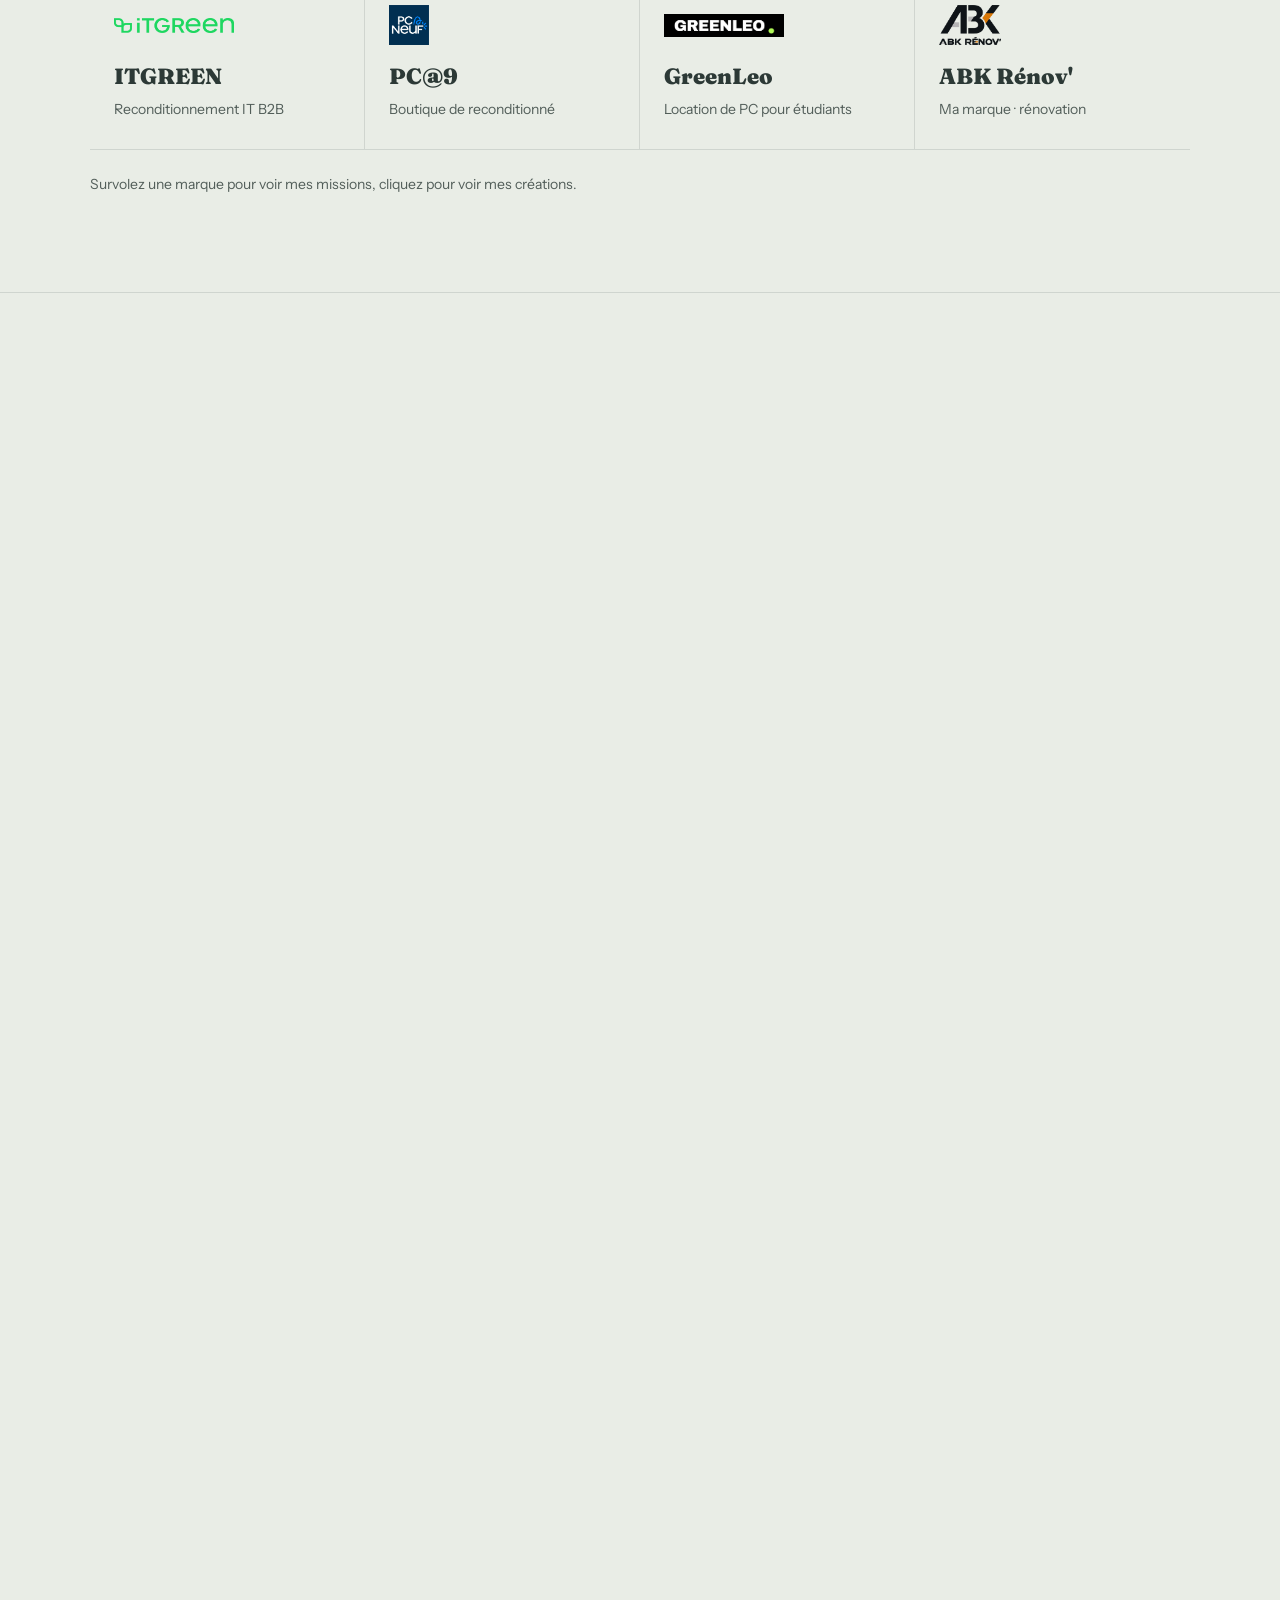
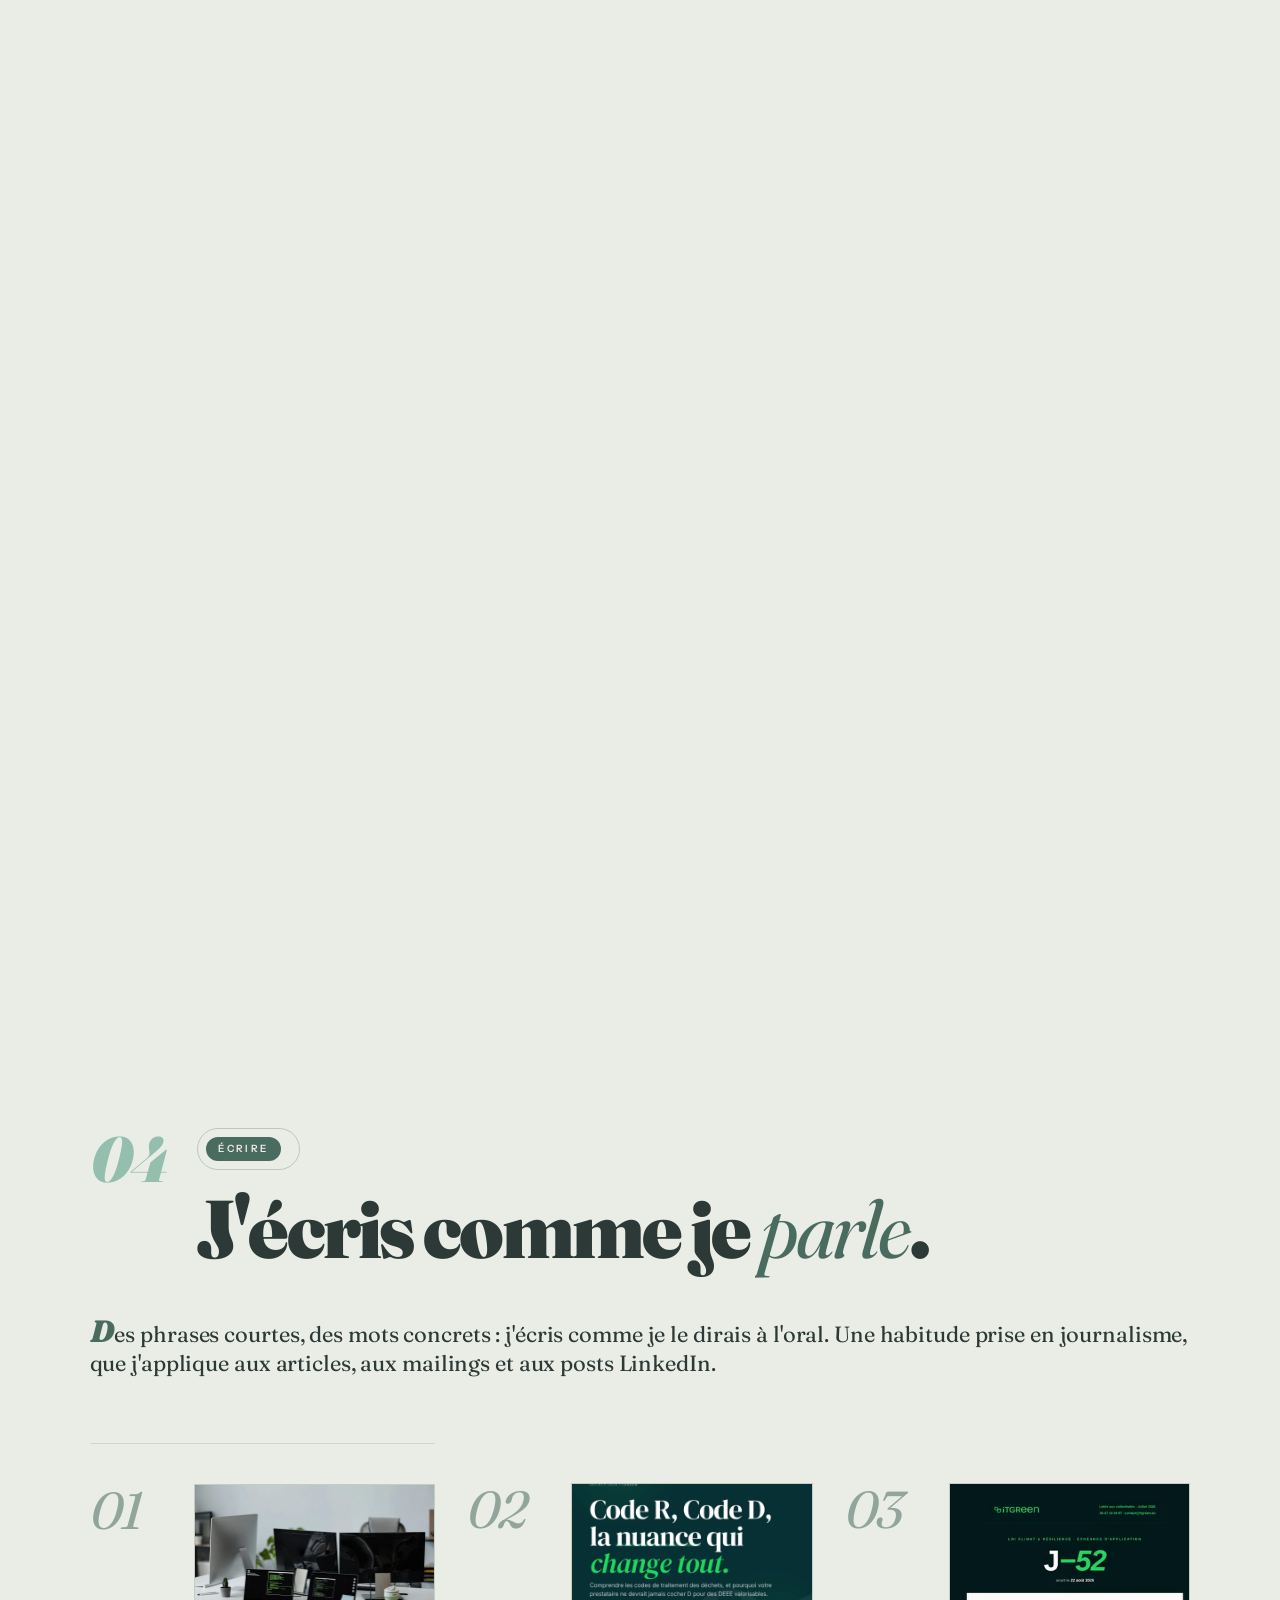
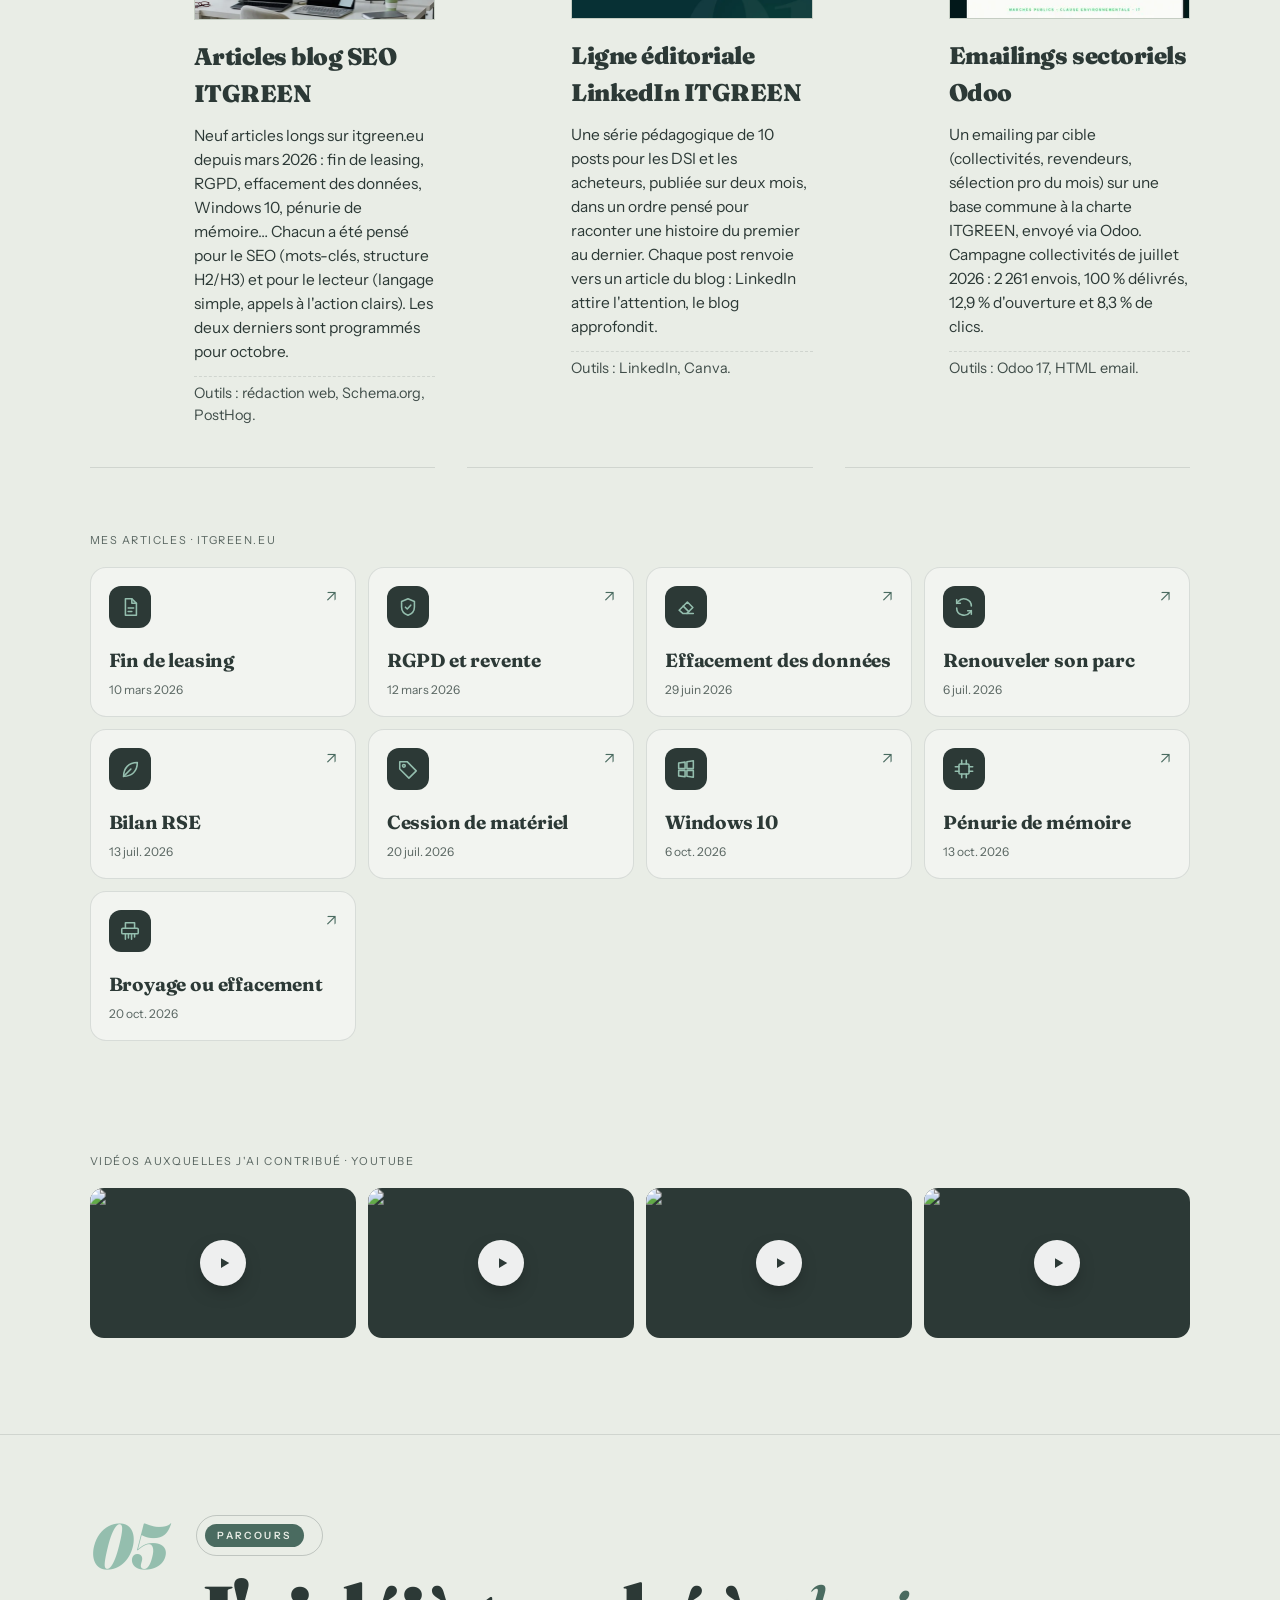
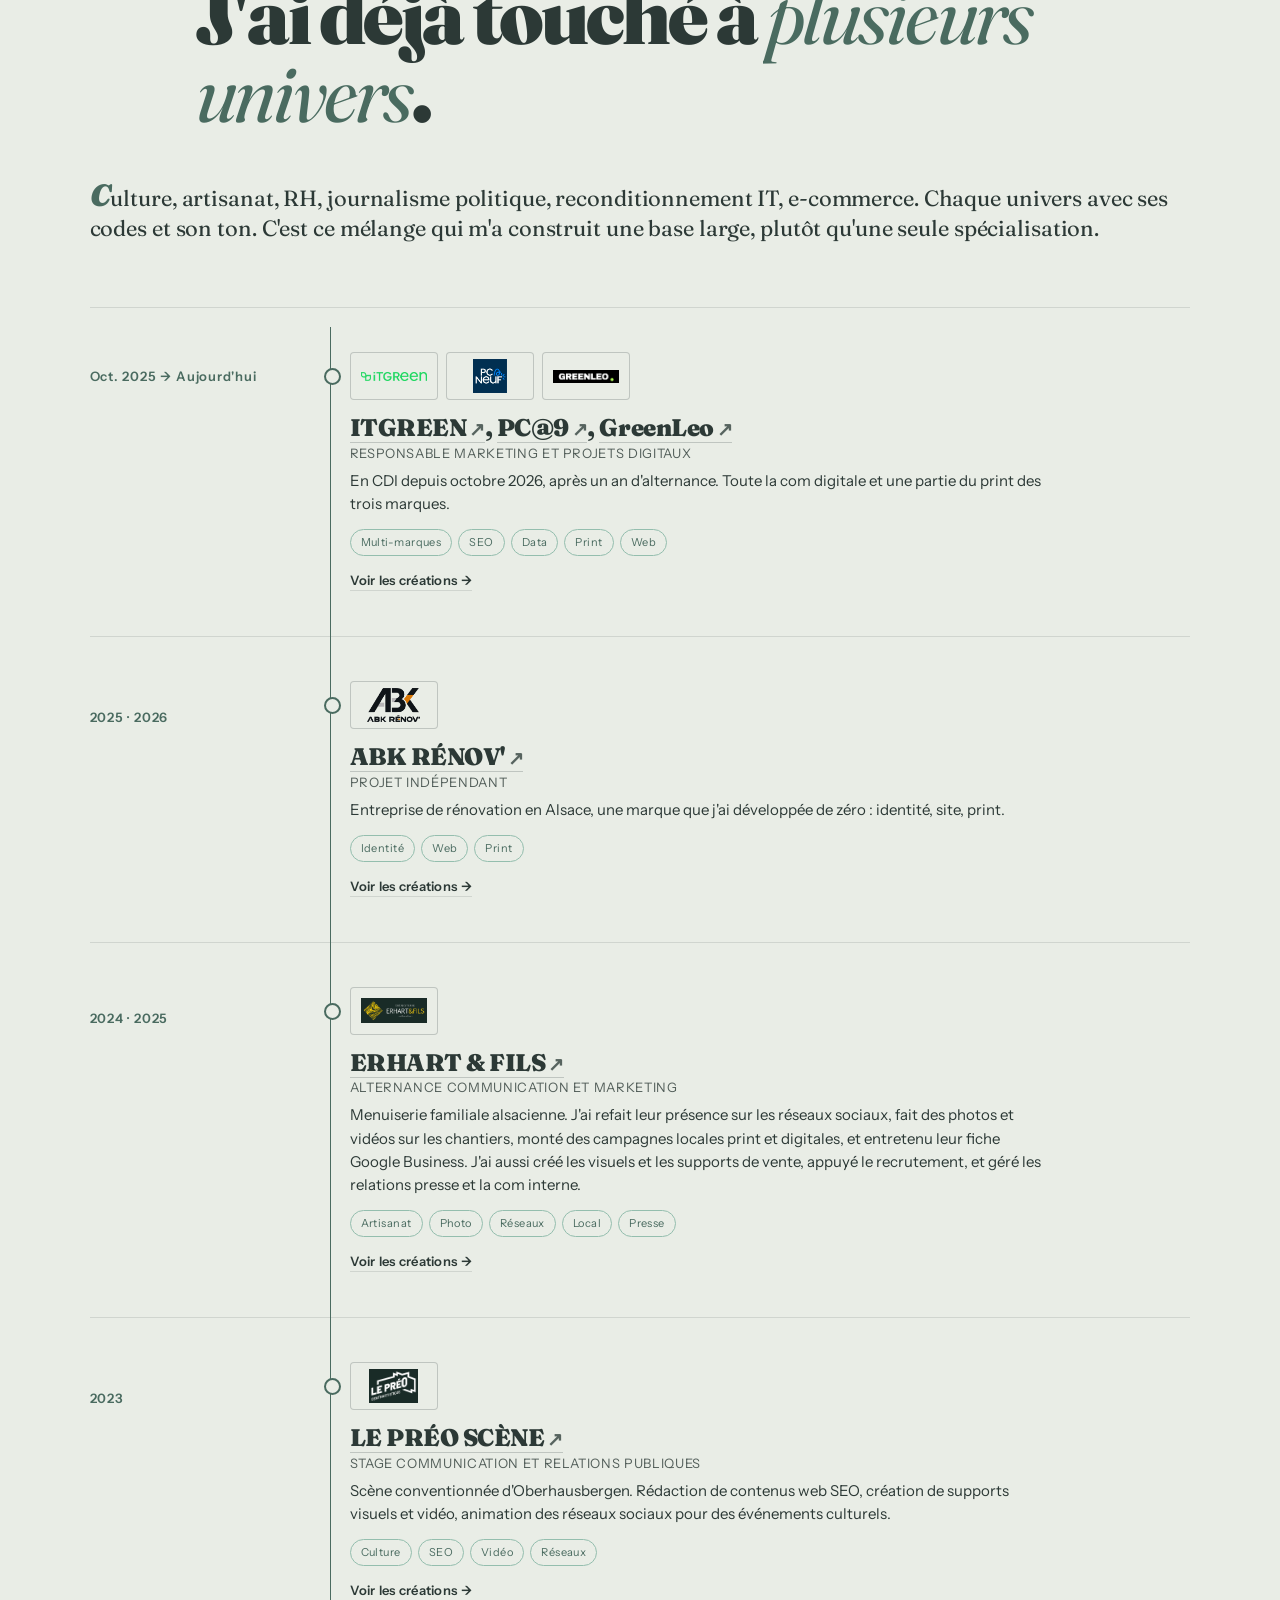
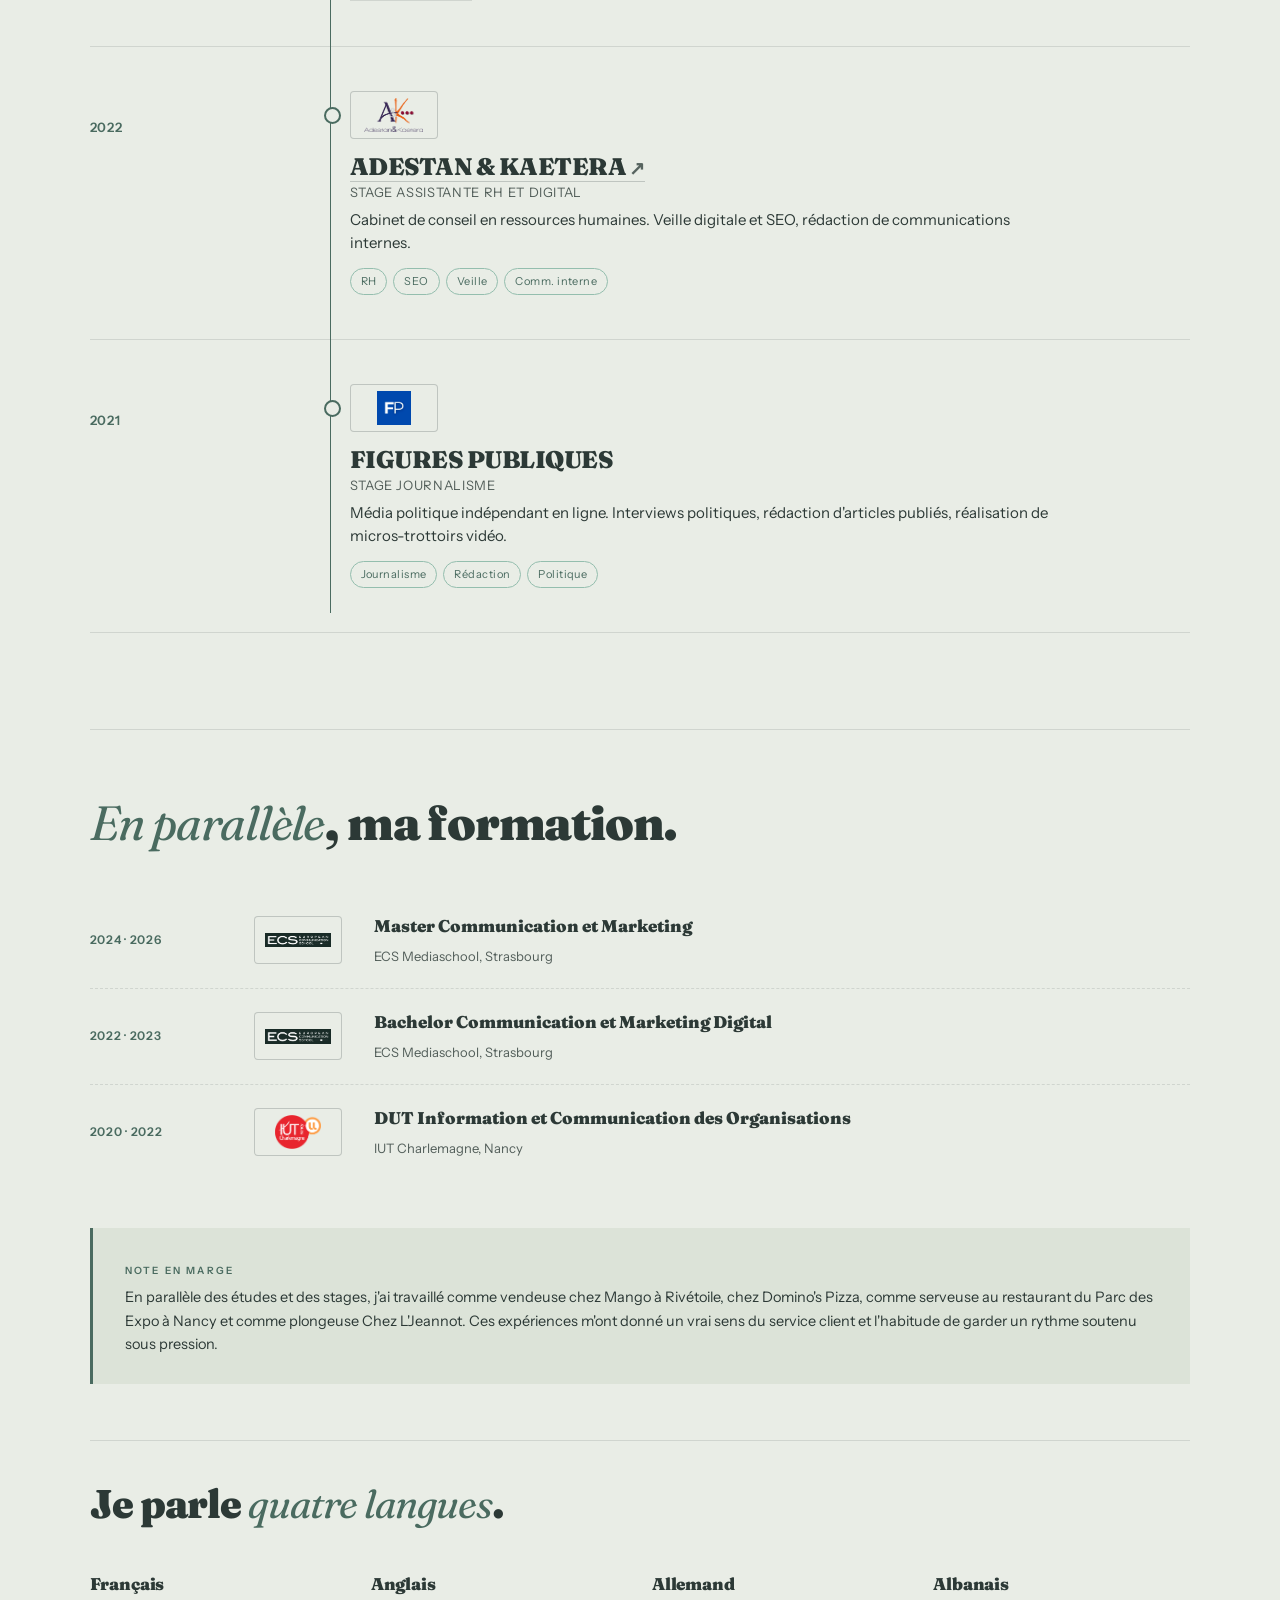
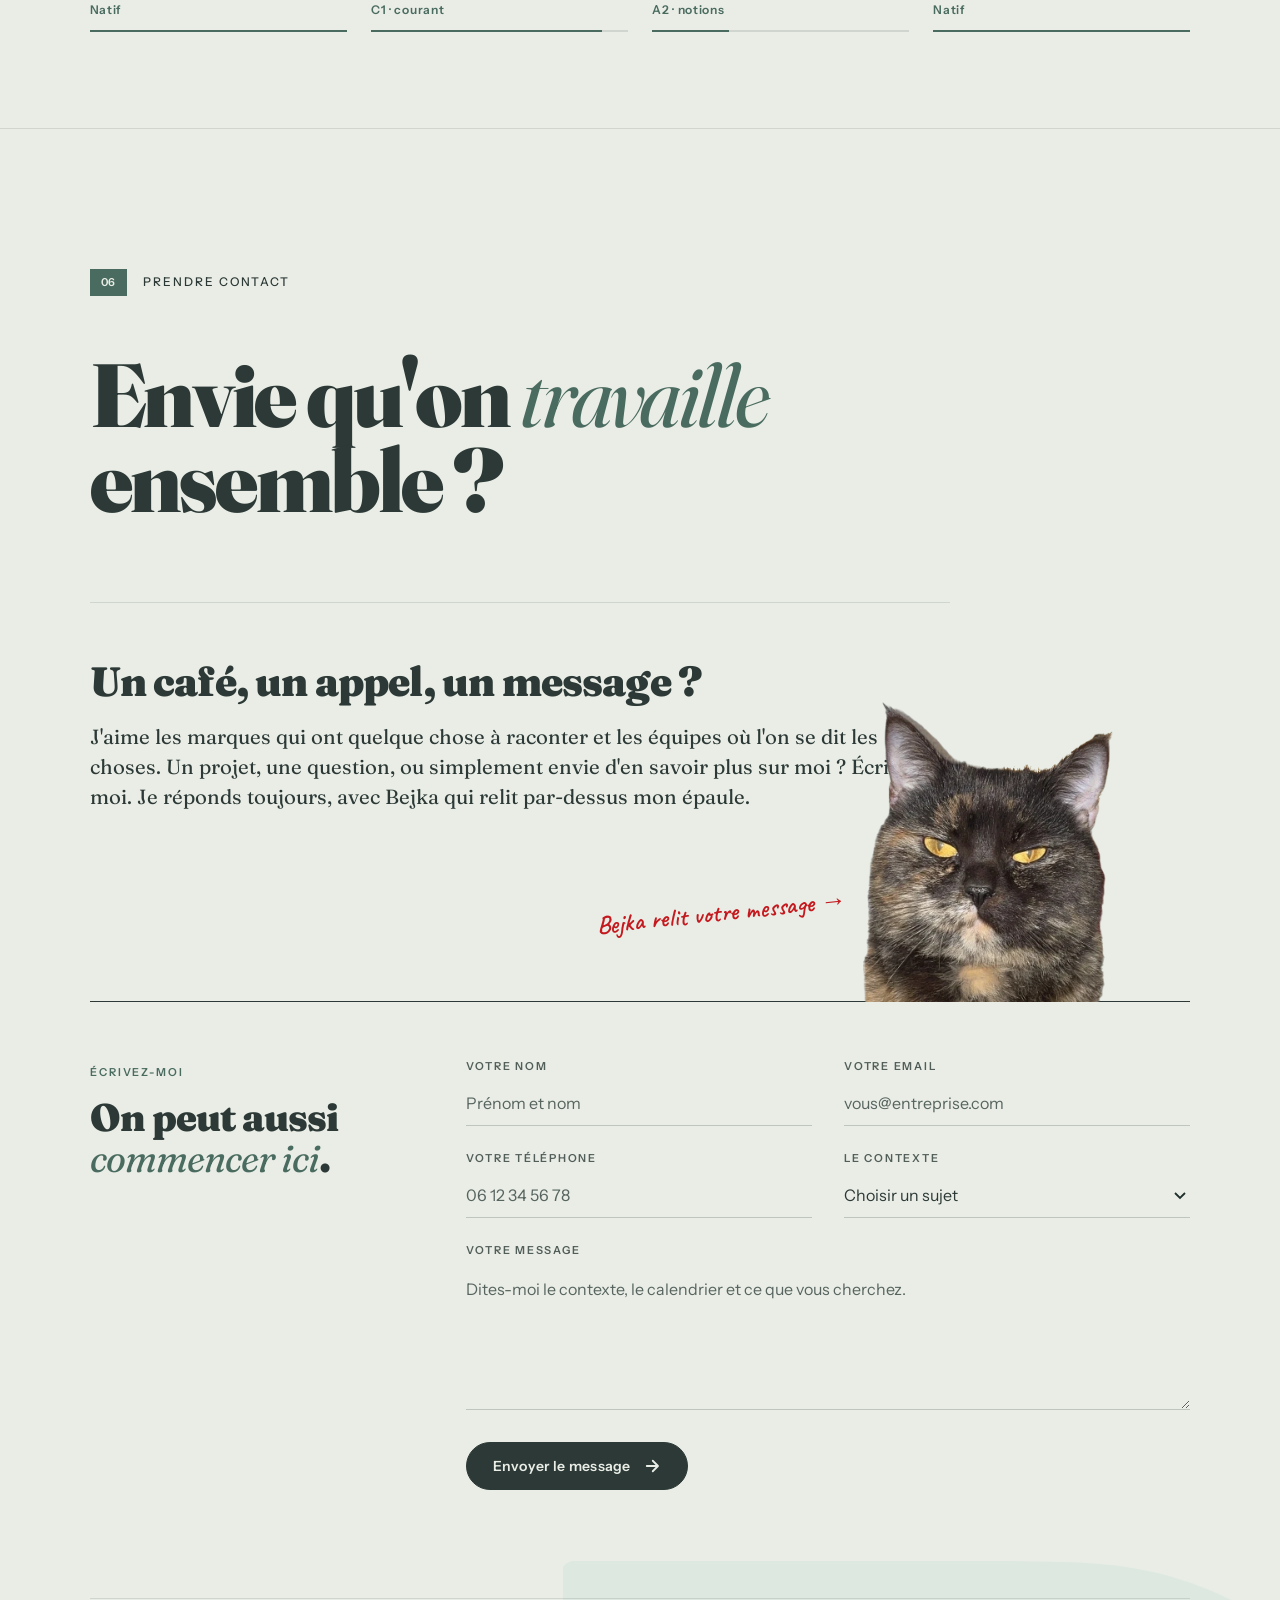
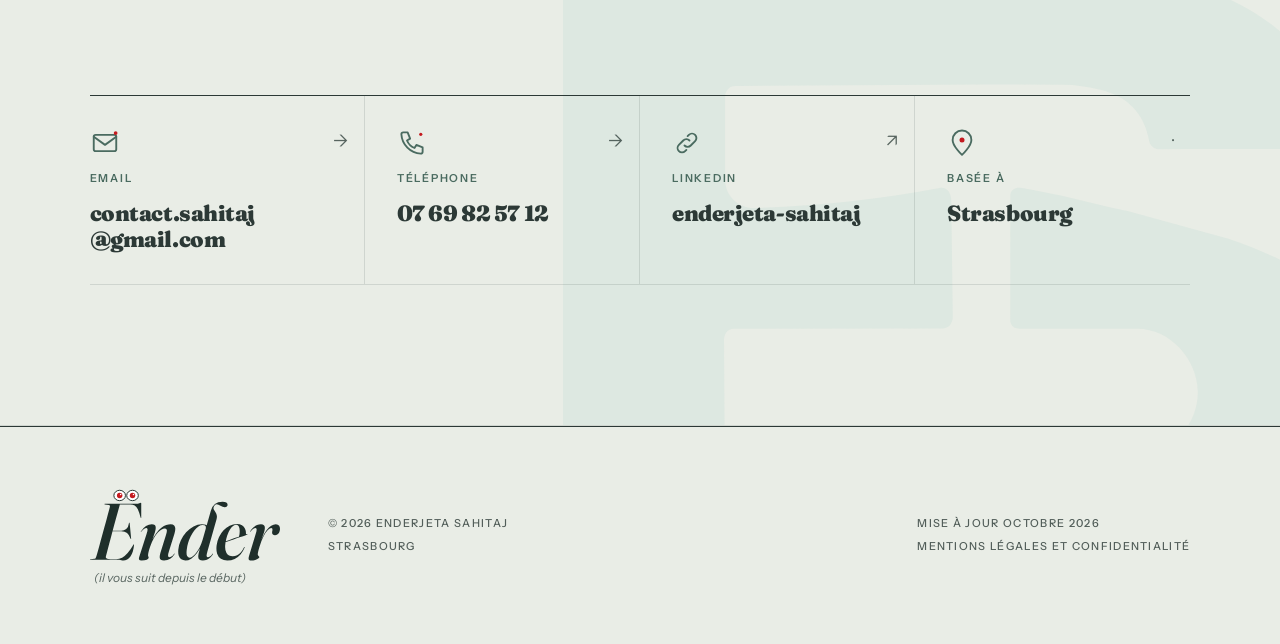
==== commit 3e329ac9: "Bejka : adresse de l'image versionnée (évite l'ancienne en cache) Co-Authored-By: Claude Opus 5.5 (1" ====
--- a/index.html
+++ b/index.html
@@ -768,7 +768,7 @@
     <form class="contact-form" action="https://formspree.io/f/mwvgnzvg" method="POST">
       <div class="bejka-peek">
         <span class="bejka-peek__note" data-en="Bejka is proofreading your message">Bejka relit votre message</span>
-        <div class="bejka-peek__clip"><img src="assets/bejka-peek.webp" width="600" height="720" loading="lazy" alt="Bejka, mon chat, qui passe la tête au-dessus du formulaire" data-alt-en="Bejka, my cat, peeking over the form"></div>
+        <div class="bejka-peek__clip"><img src="assets/bejka-peek.webp?v=4" width="600" height="720" loading="lazy" alt="Bejka, mon chat, qui passe la tête au-dessus du formulaire" data-alt-en="Bejka, my cat, peeking over the form"></div>
       </div>
       <div class="contact-form__head">
         <span class="contact-form__eyebrow" data-en="Write to me">Écrivez-moi</span>
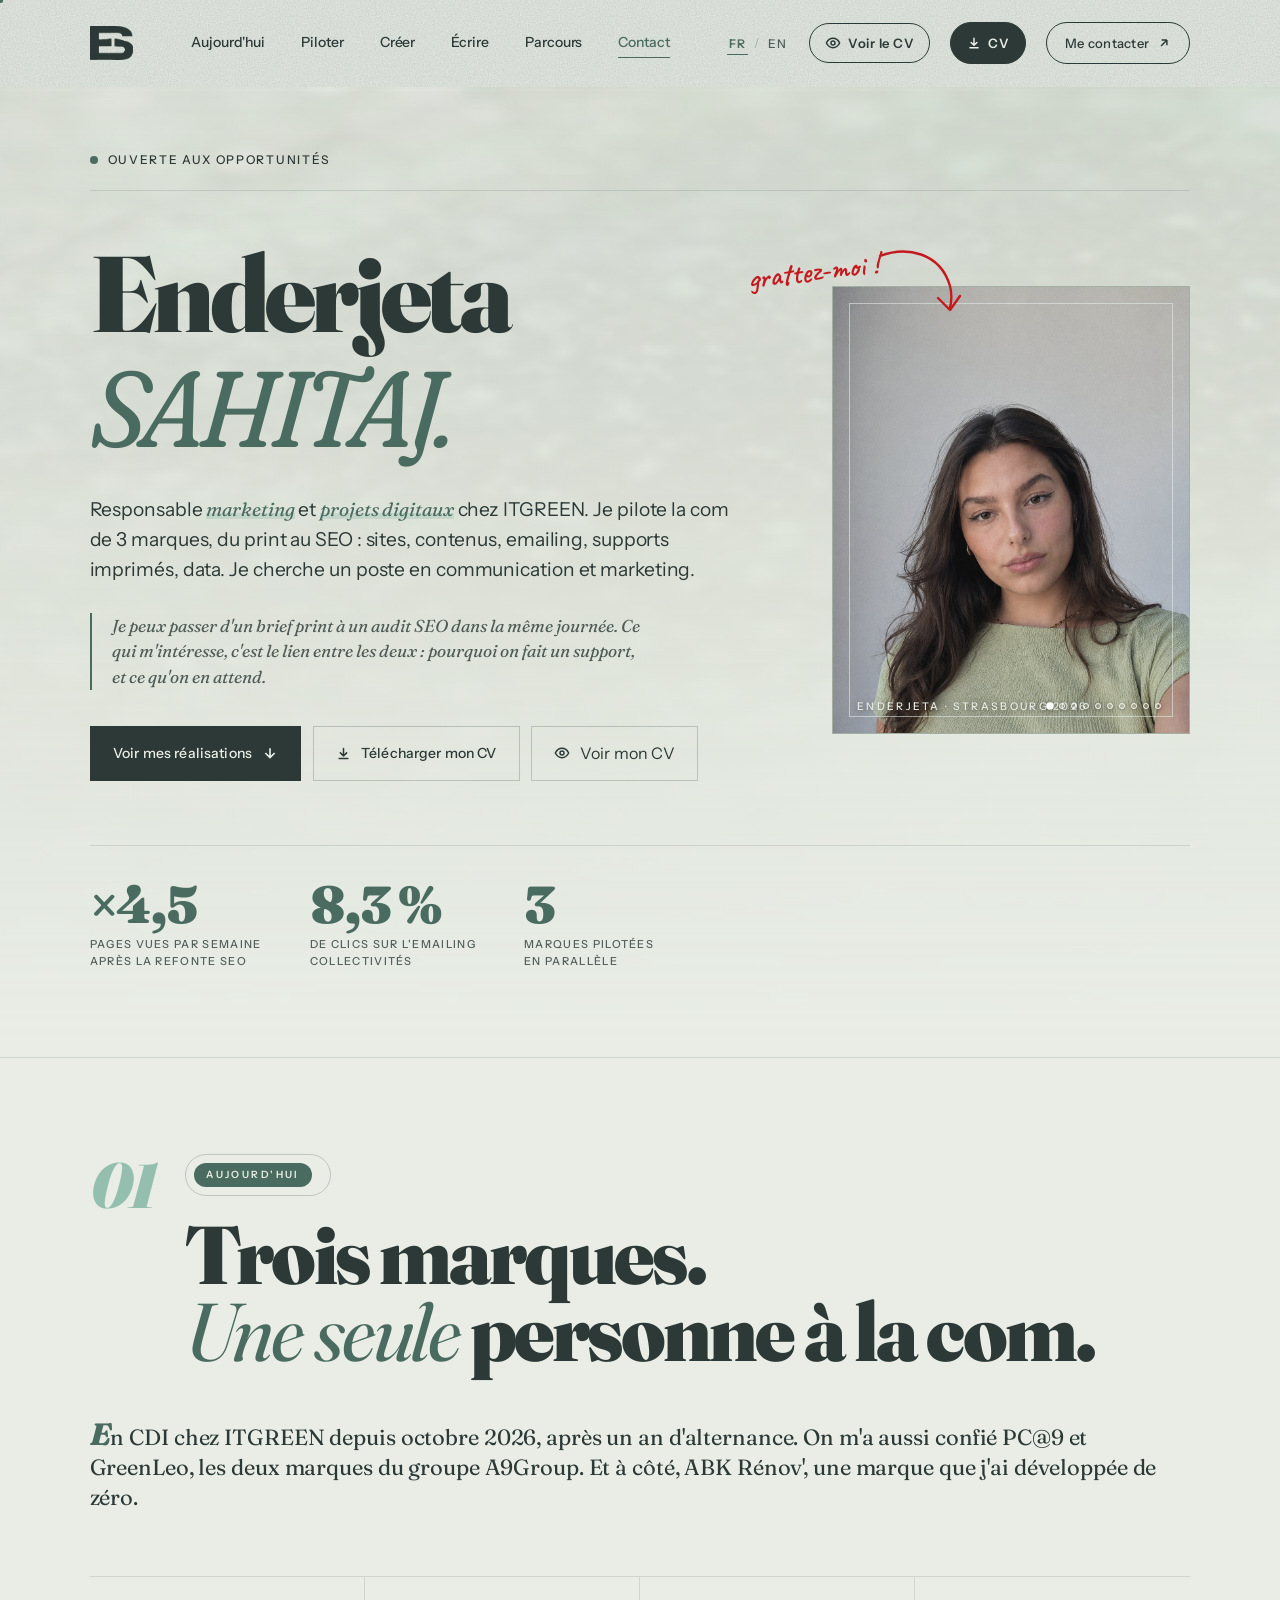
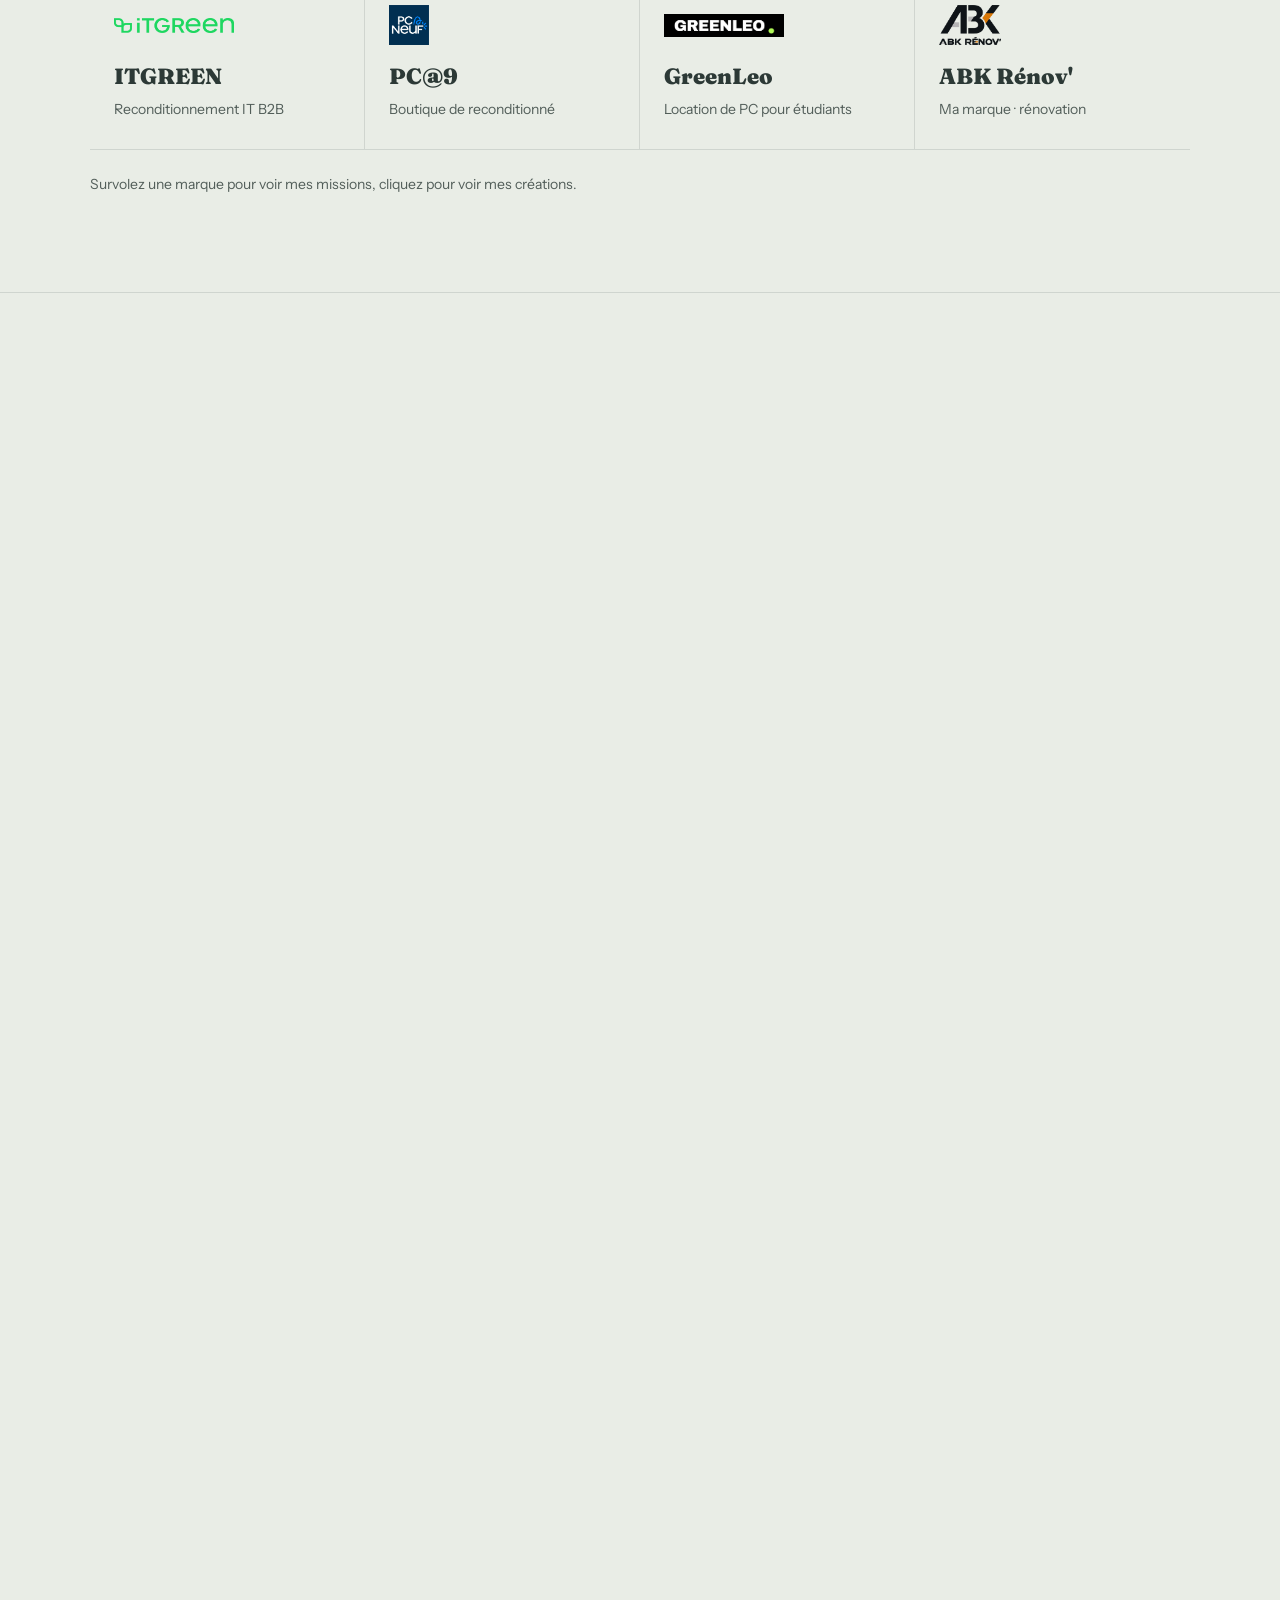
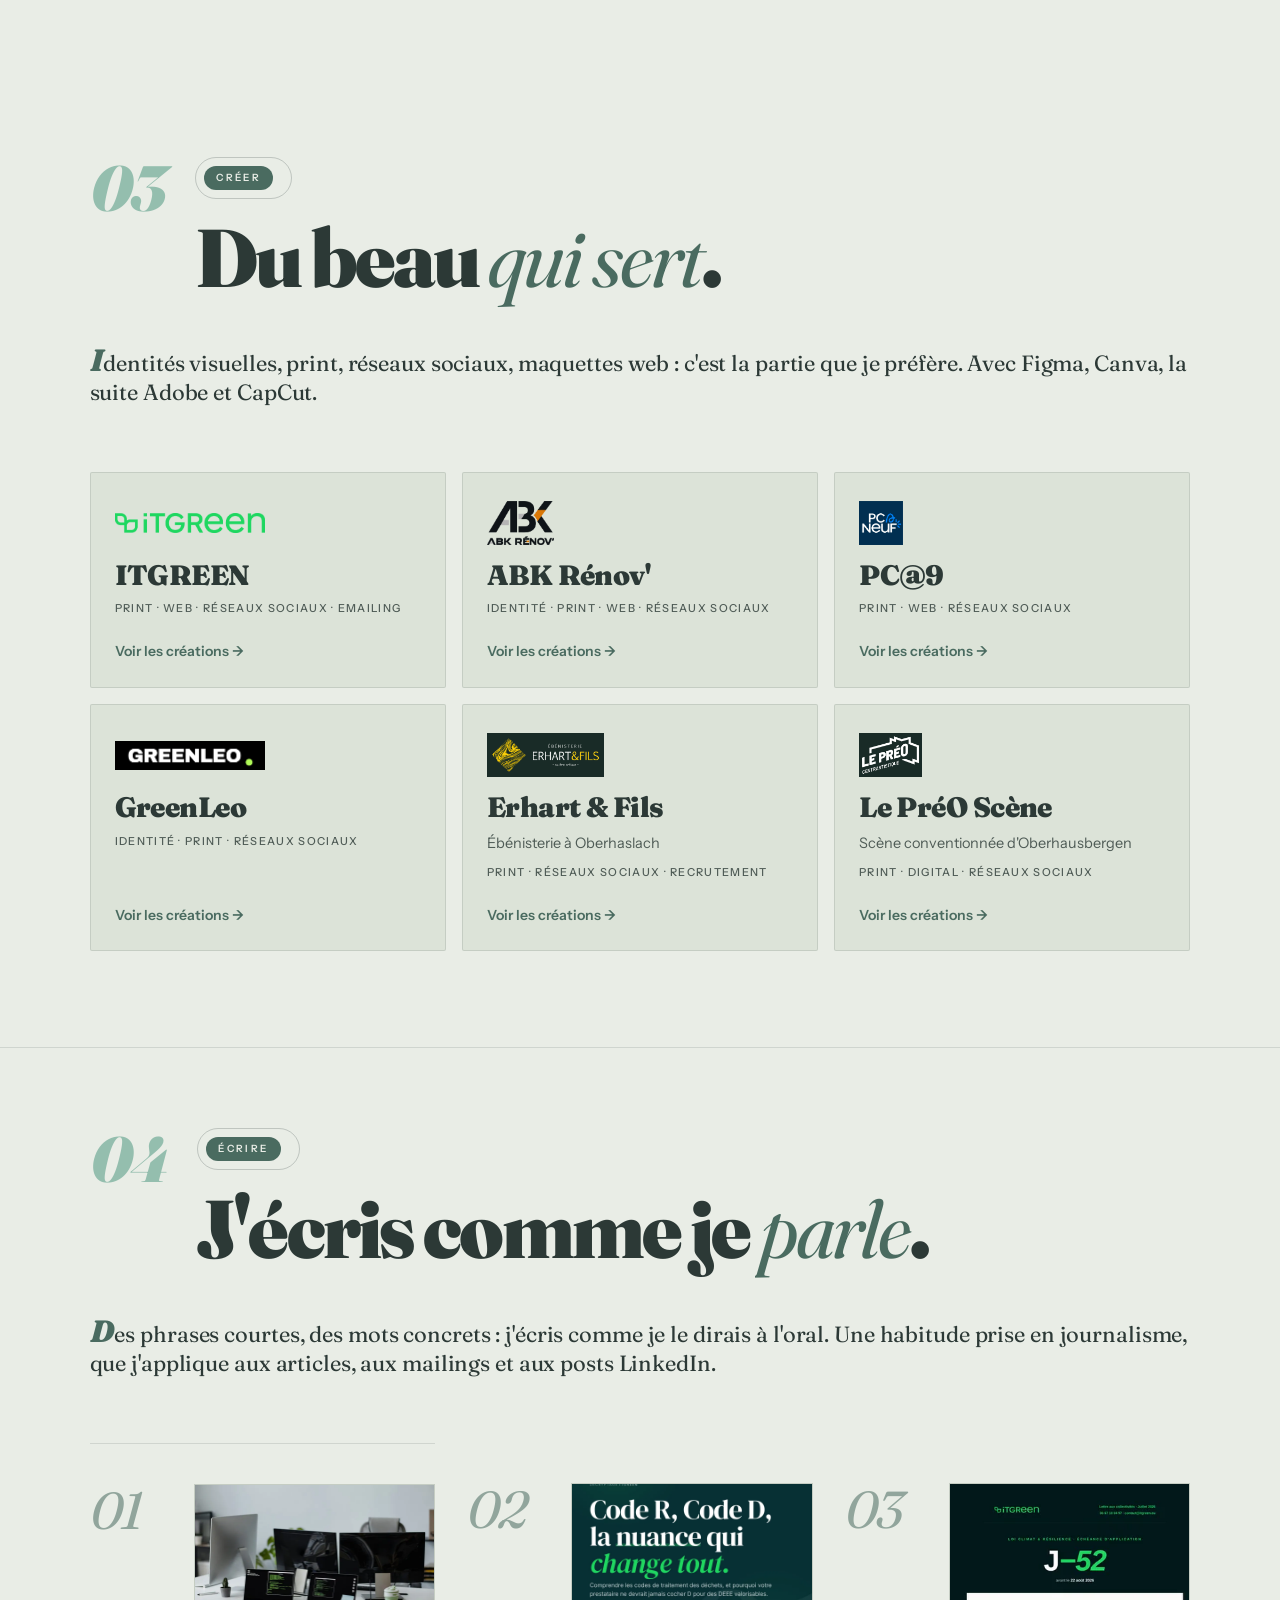
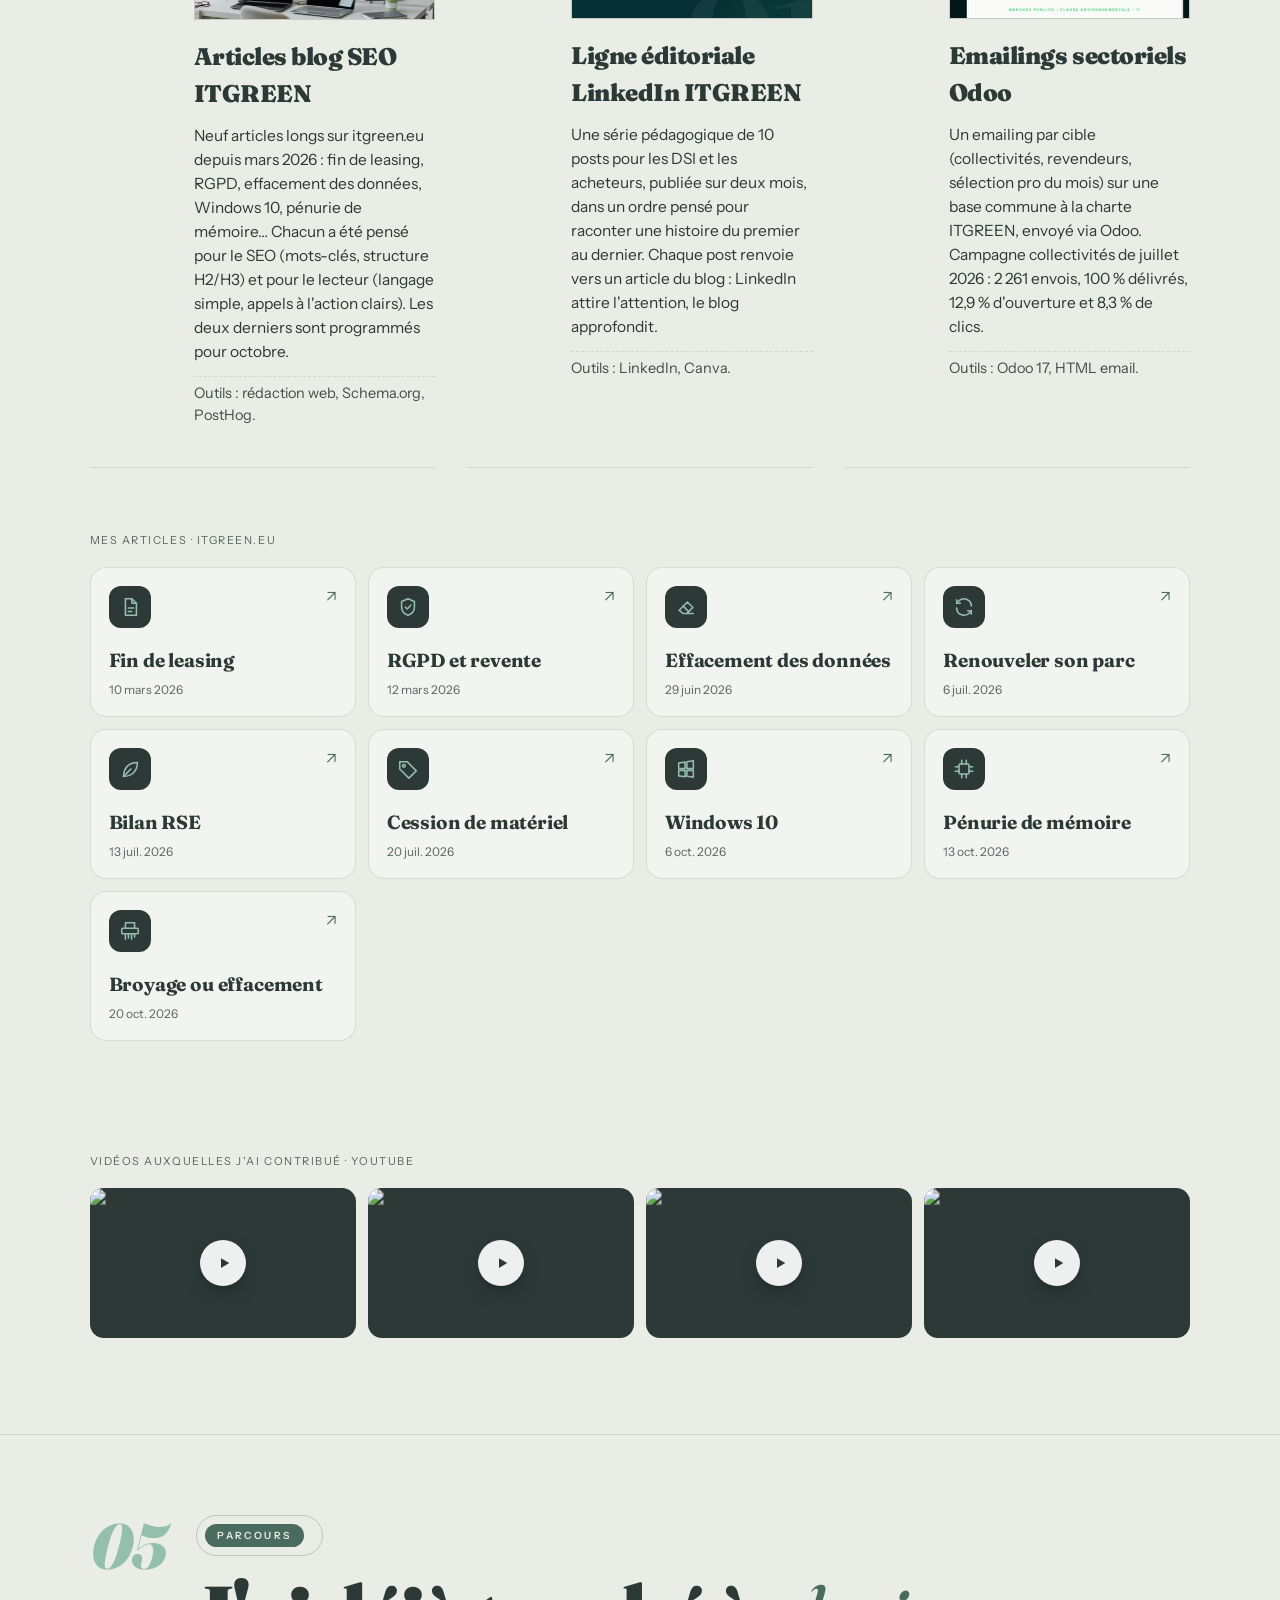
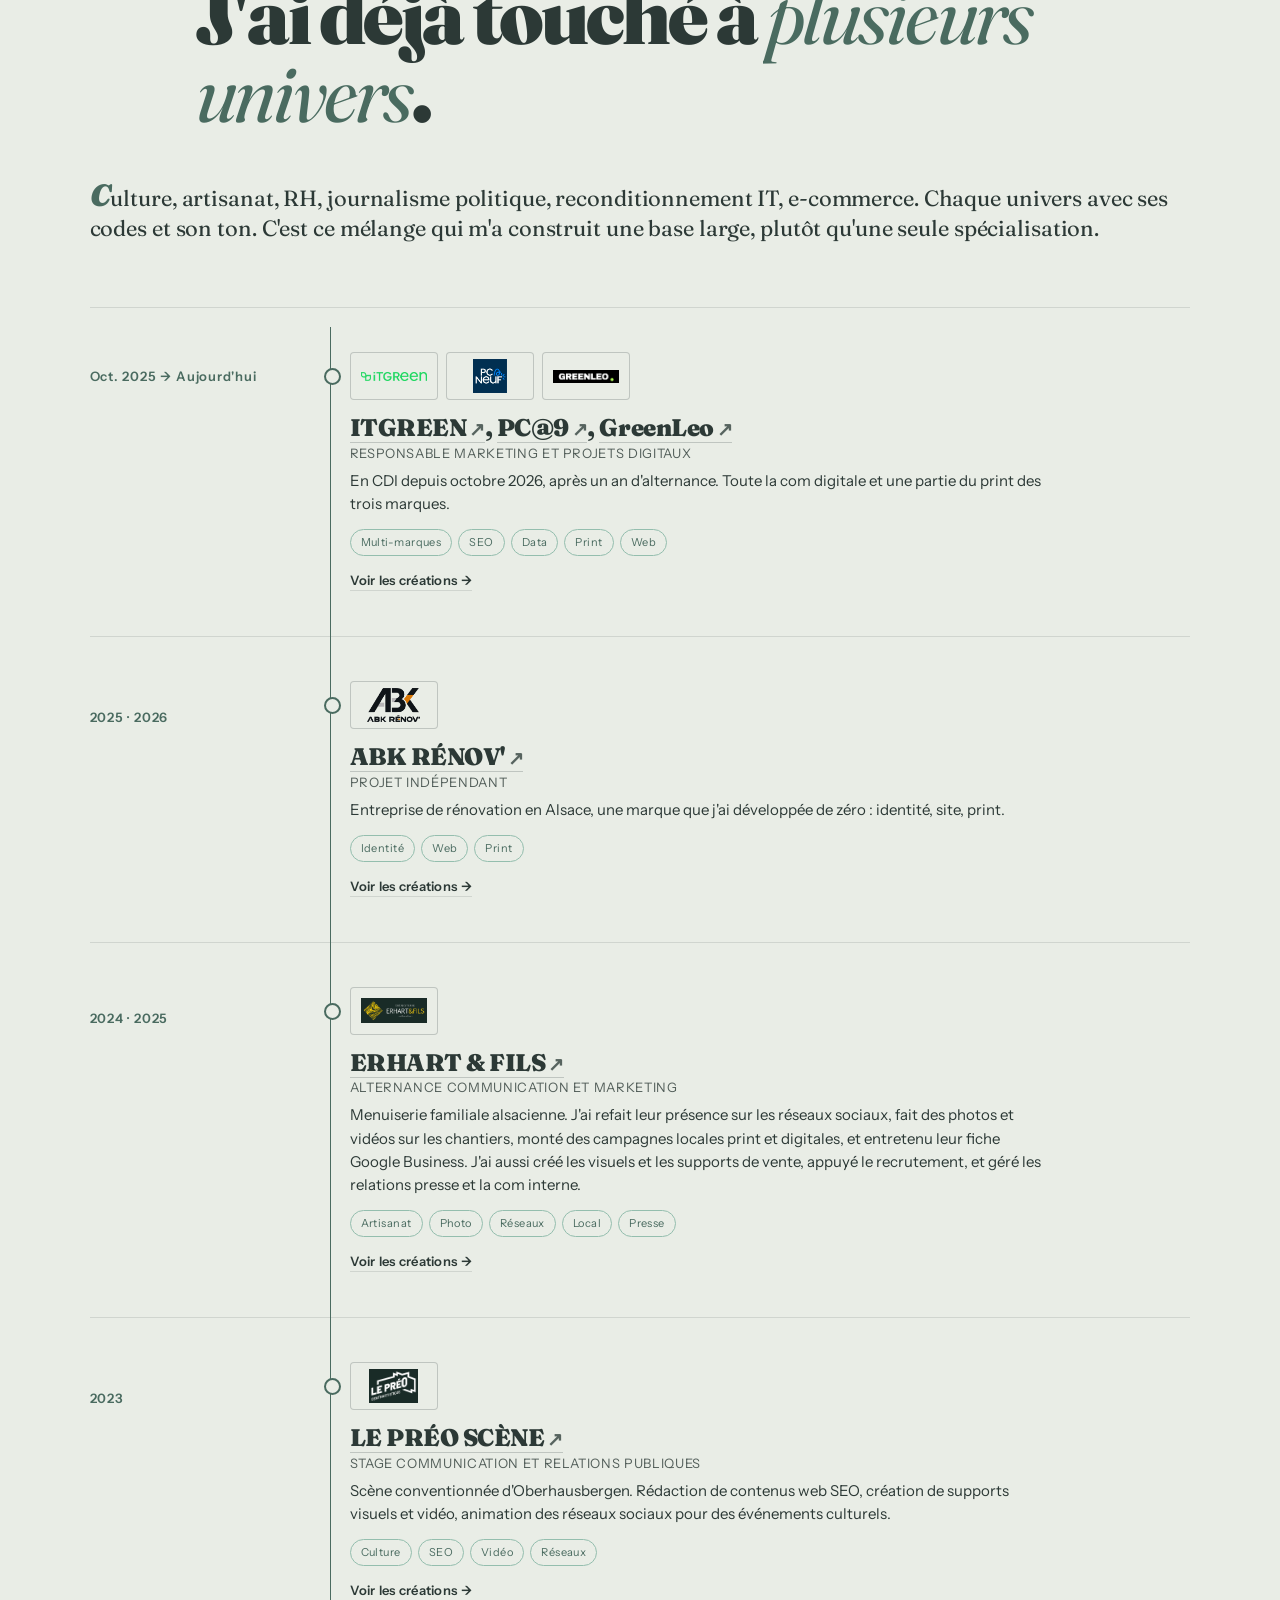
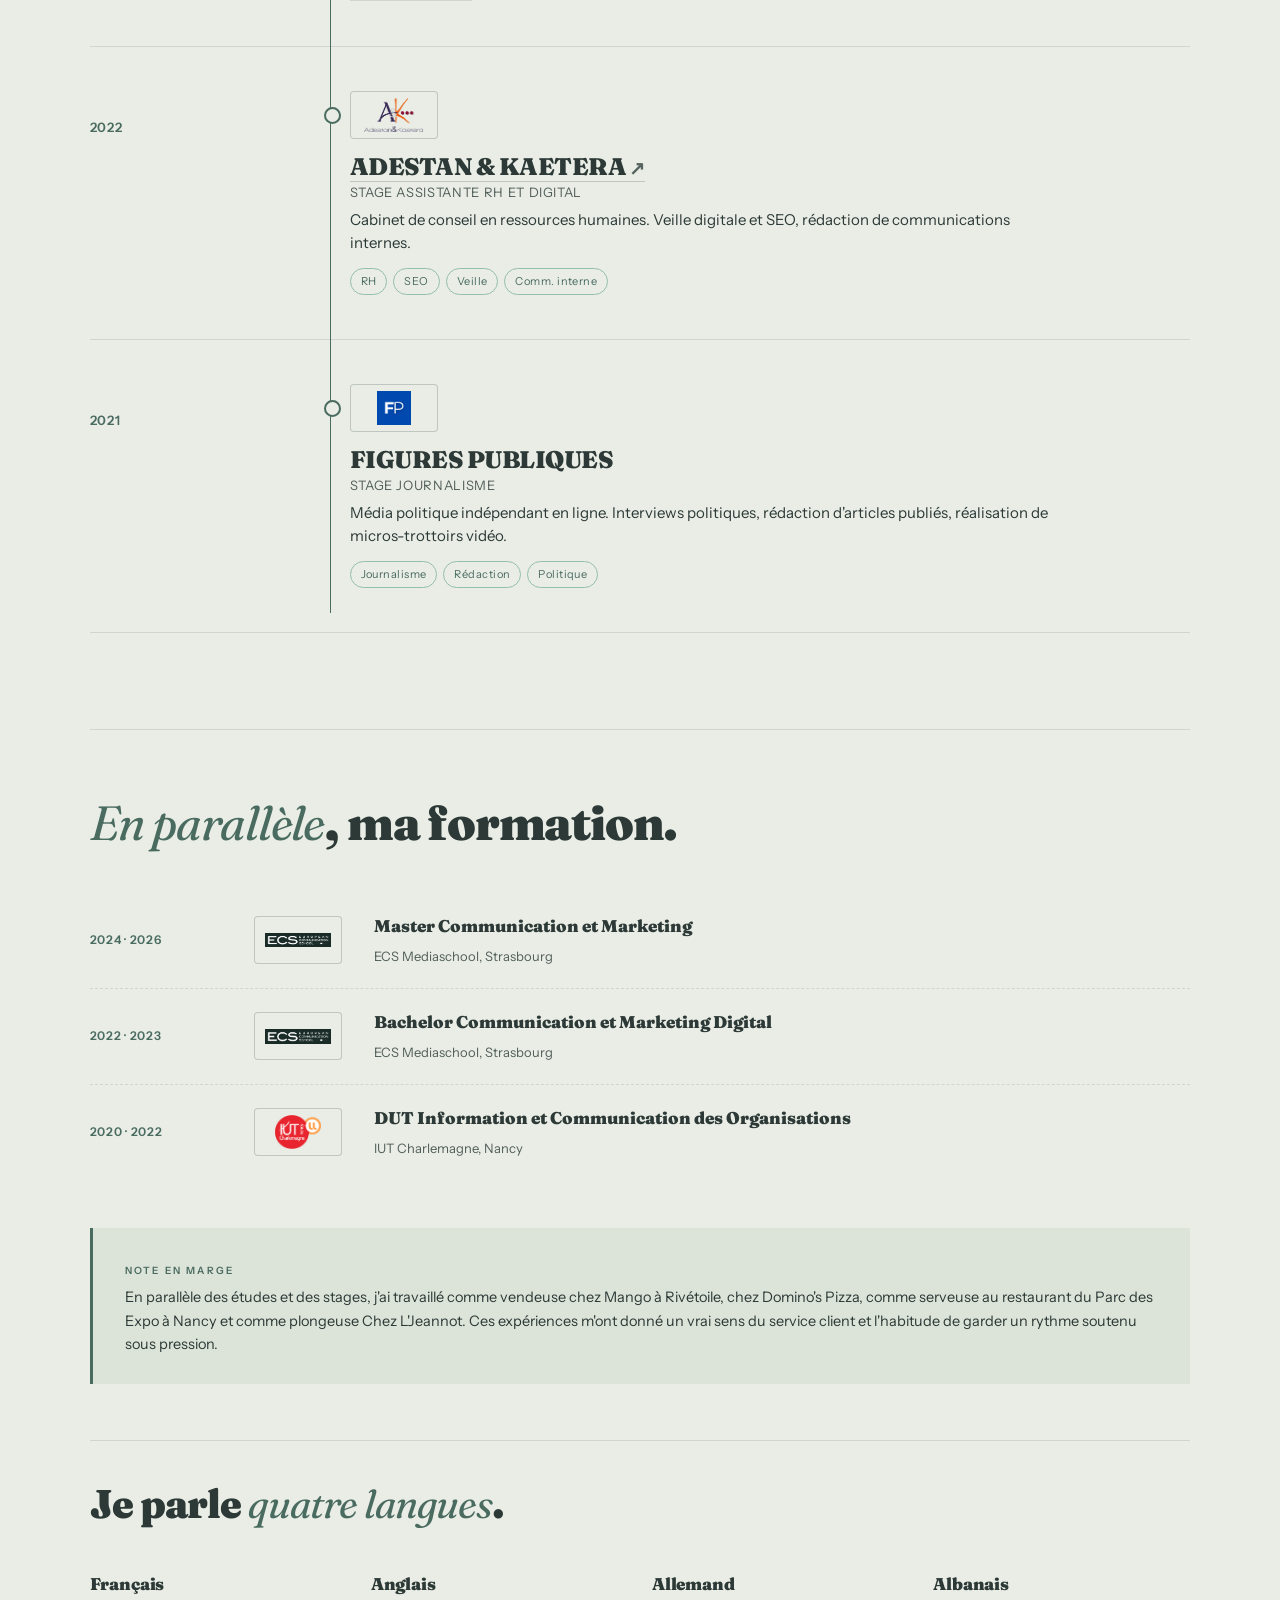
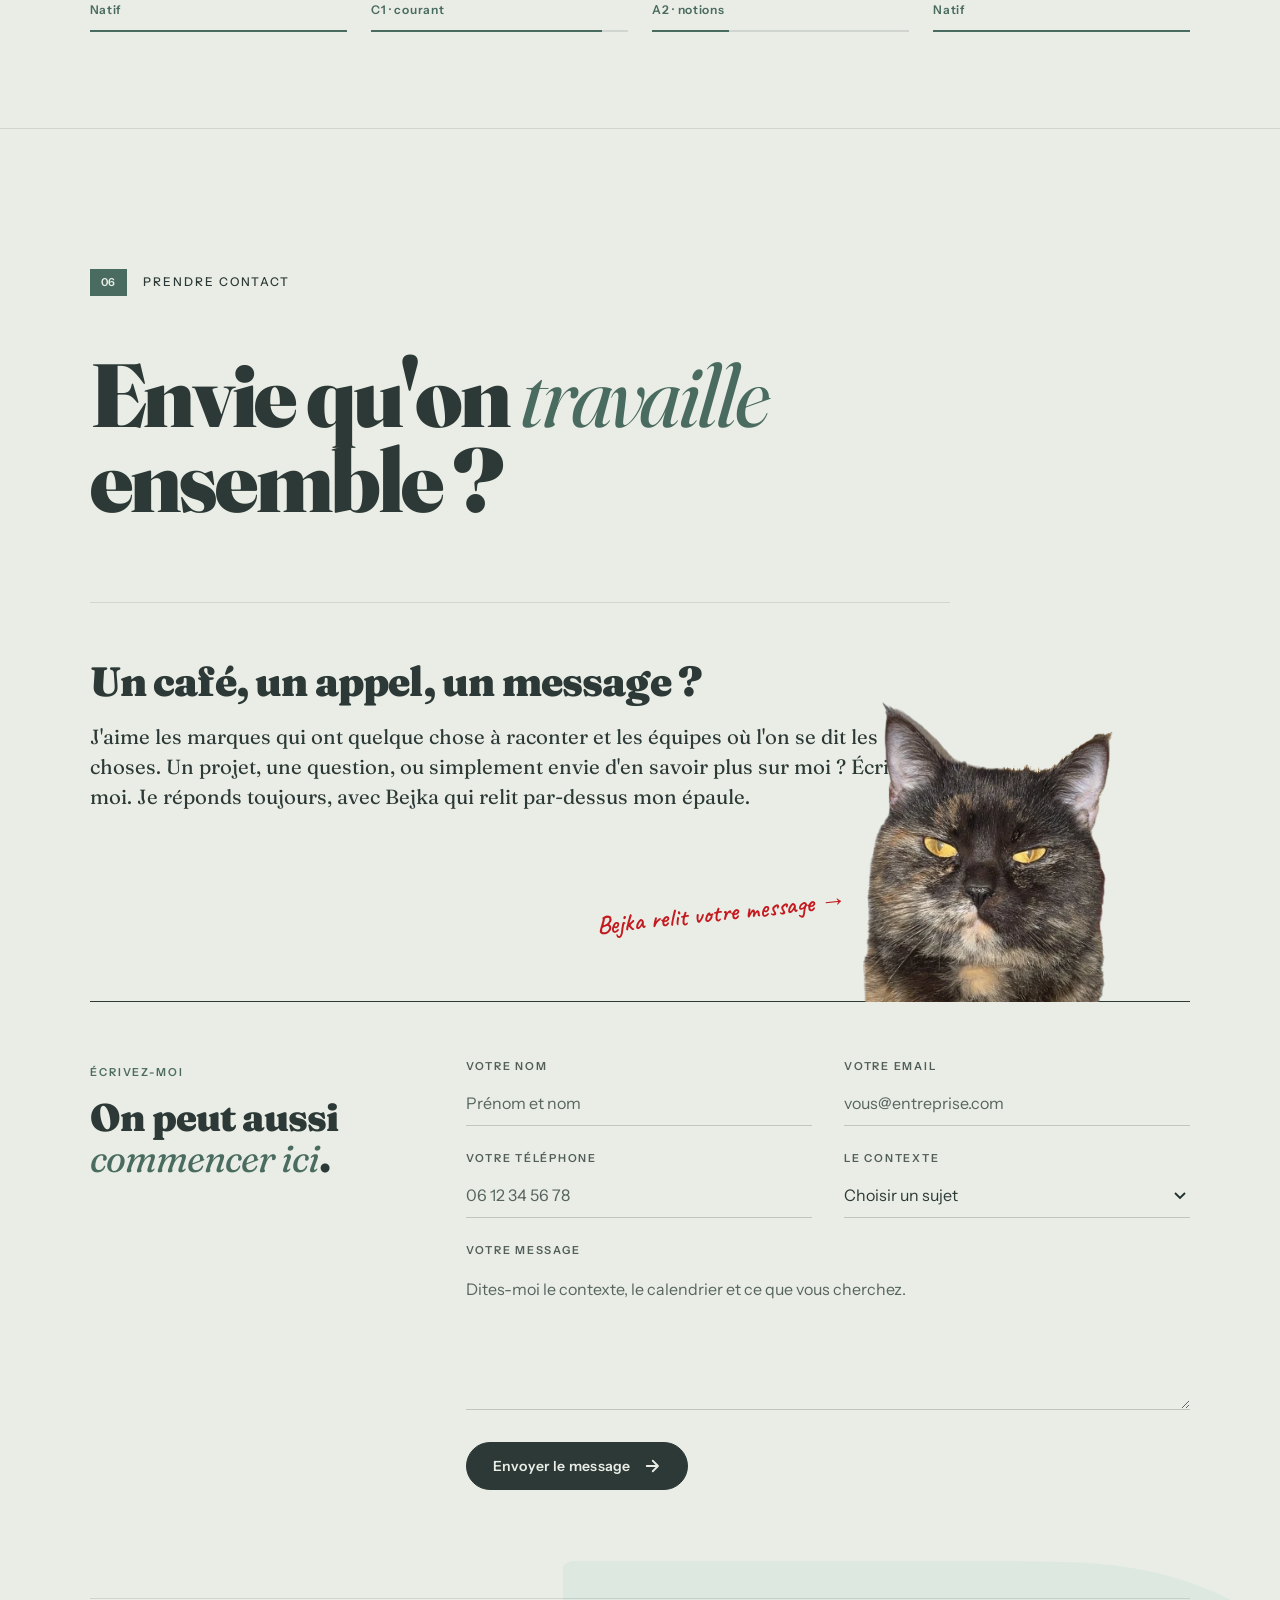
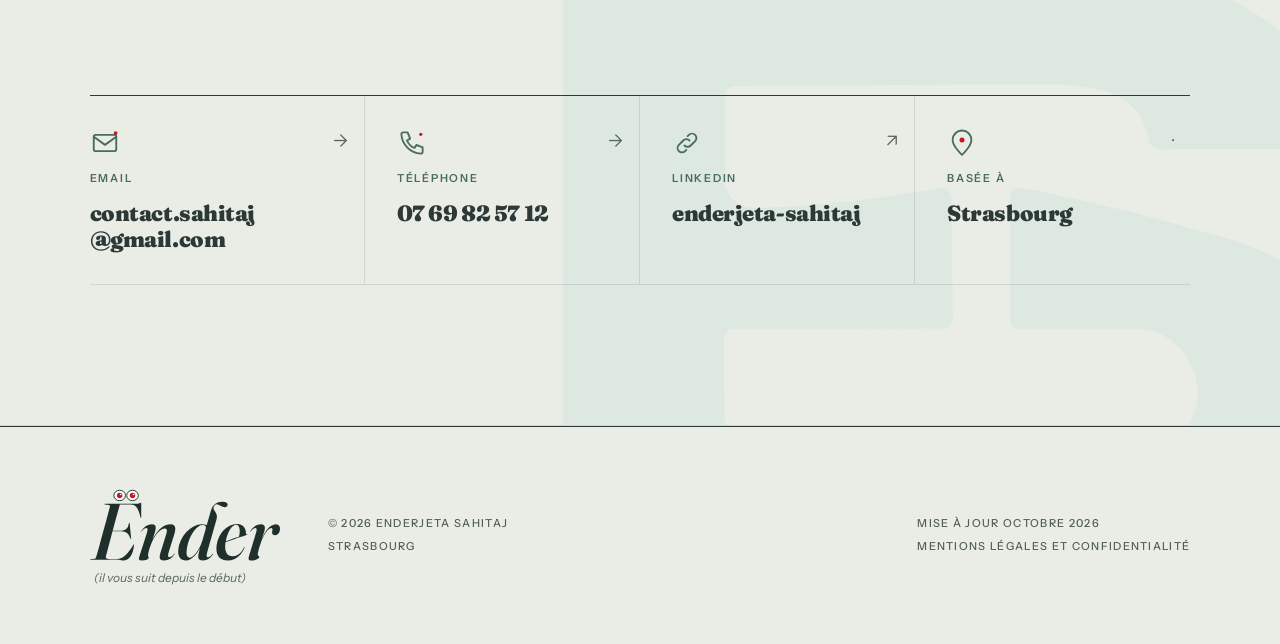
==== commit 2de3ba45: "Curseur visible au-dessus de l'aperçu du CV Co-Authored-By: Claude Opus 5.5 (1M context) <noreply@an" ====
--- a/index.html
+++ b/index.html
@@ -34,7 +34,7 @@
 <link rel="preload" as="style" href="https://fonts.googleapis.com/css2?family=Fraunces:ital,opsz,wght@0,9..144,400;0,9..144,600;0,9..144,900;1,9..144,600;1,9..144,900&family=Instrument+Sans:ital,wght@0,400;0,500;0,600;1,400&family=Caveat:wght@600&display=swap" onload="this.rel='stylesheet'">
 <noscript><link rel="stylesheet" href="https://fonts.googleapis.com/css2?family=Fraunces:ital,opsz,wght@0,9..144,400;0,9..144,600;0,9..144,900;1,9..144,600;1,9..144,900&family=Instrument+Sans:ital,wght@0,400;0,500;0,600;1,400&family=Caveat:wght@600&display=swap"></noscript>
 <link rel="preload" as="image" href="assets/realisations/enderjeta-portrait-v2.jpg">
-<link rel="stylesheet" href="style.css?v=87">
+<link rel="stylesheet" href="style.css?v=88">
 
 <!-- Mesure d'audience : PostHog sans cookie (persistance en mémoire), chargé après idle, avec enregistrement anonyme des visites (tout ce qui est tapé dans les champs est masqué). Pas de bandeau nécessaire. -->
 <script>
--- a/style.css
+++ b/style.css
@@ -80,7 +80,7 @@
   position: fixed;
   top: 0; left: 0;
   pointer-events: none;
-  z-index: 9999;
+  z-index: 10002;
   will-change: transform;
 }
 .cursor {
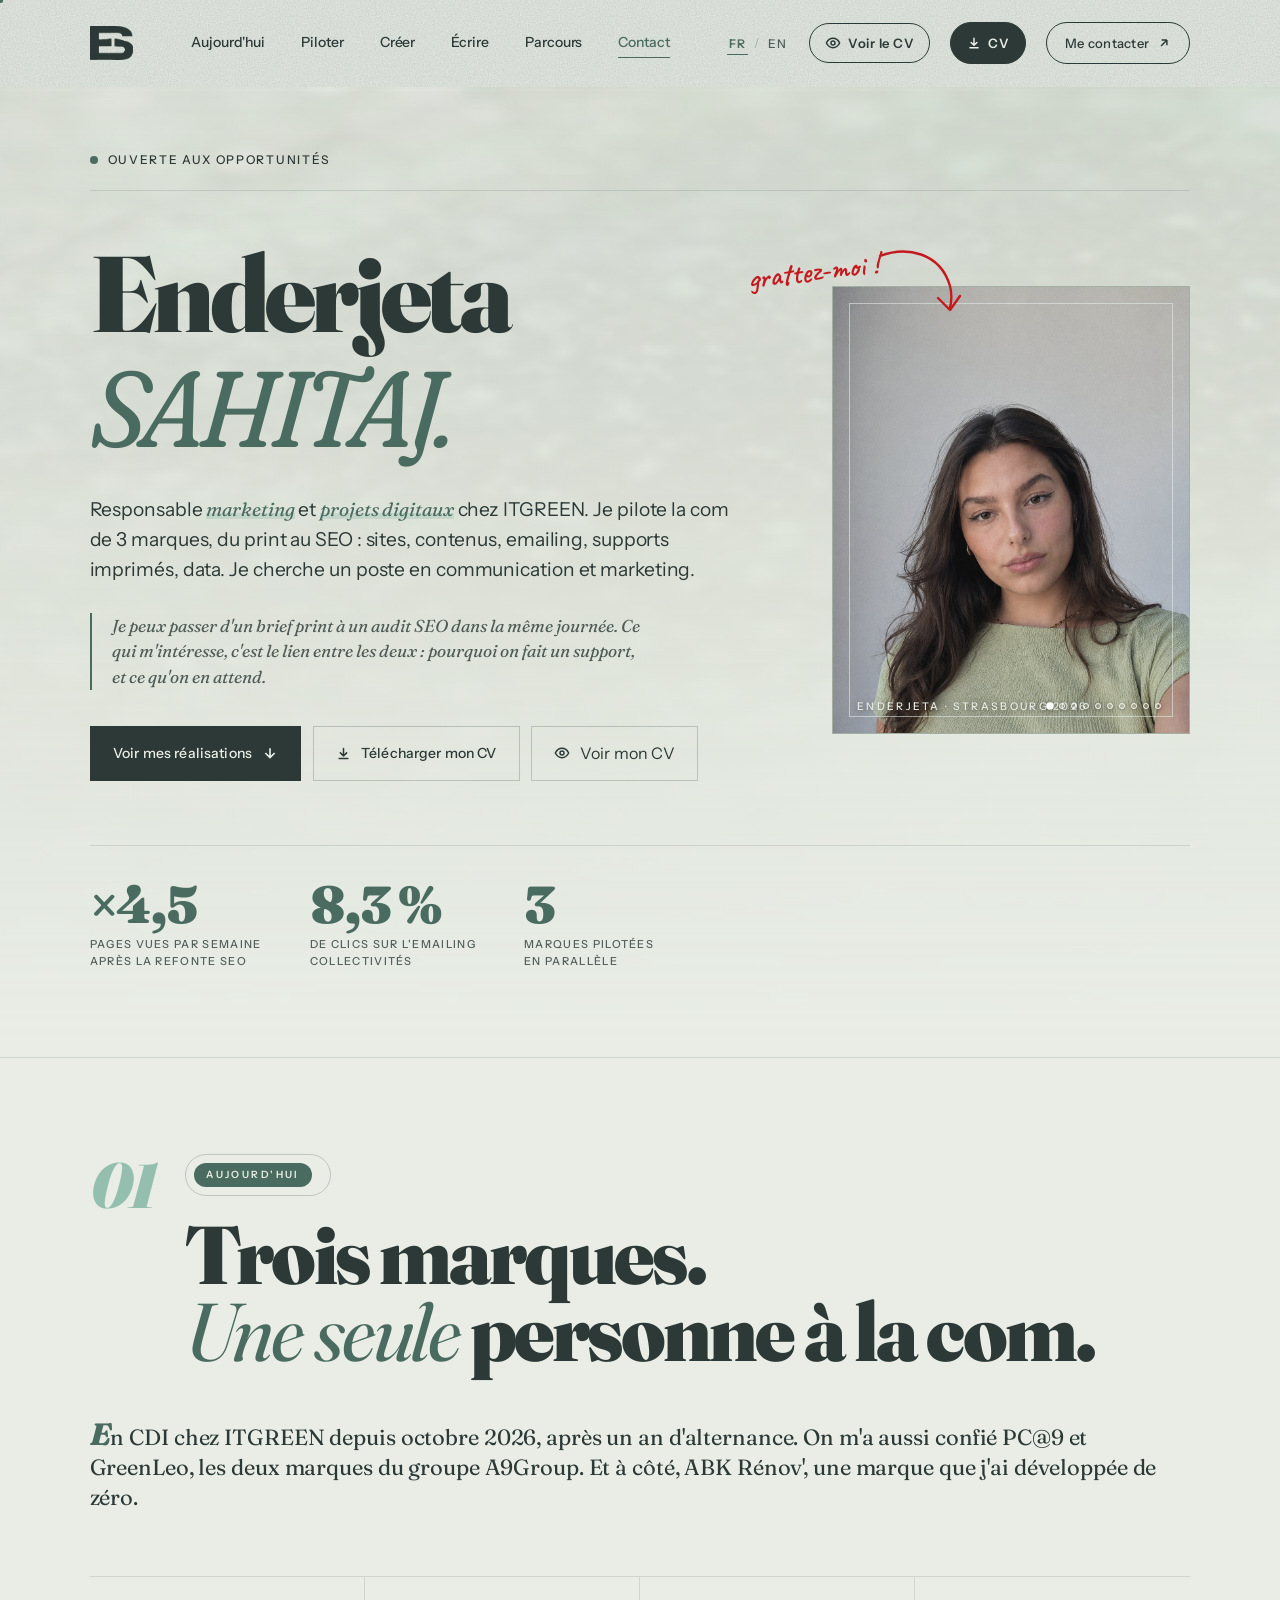
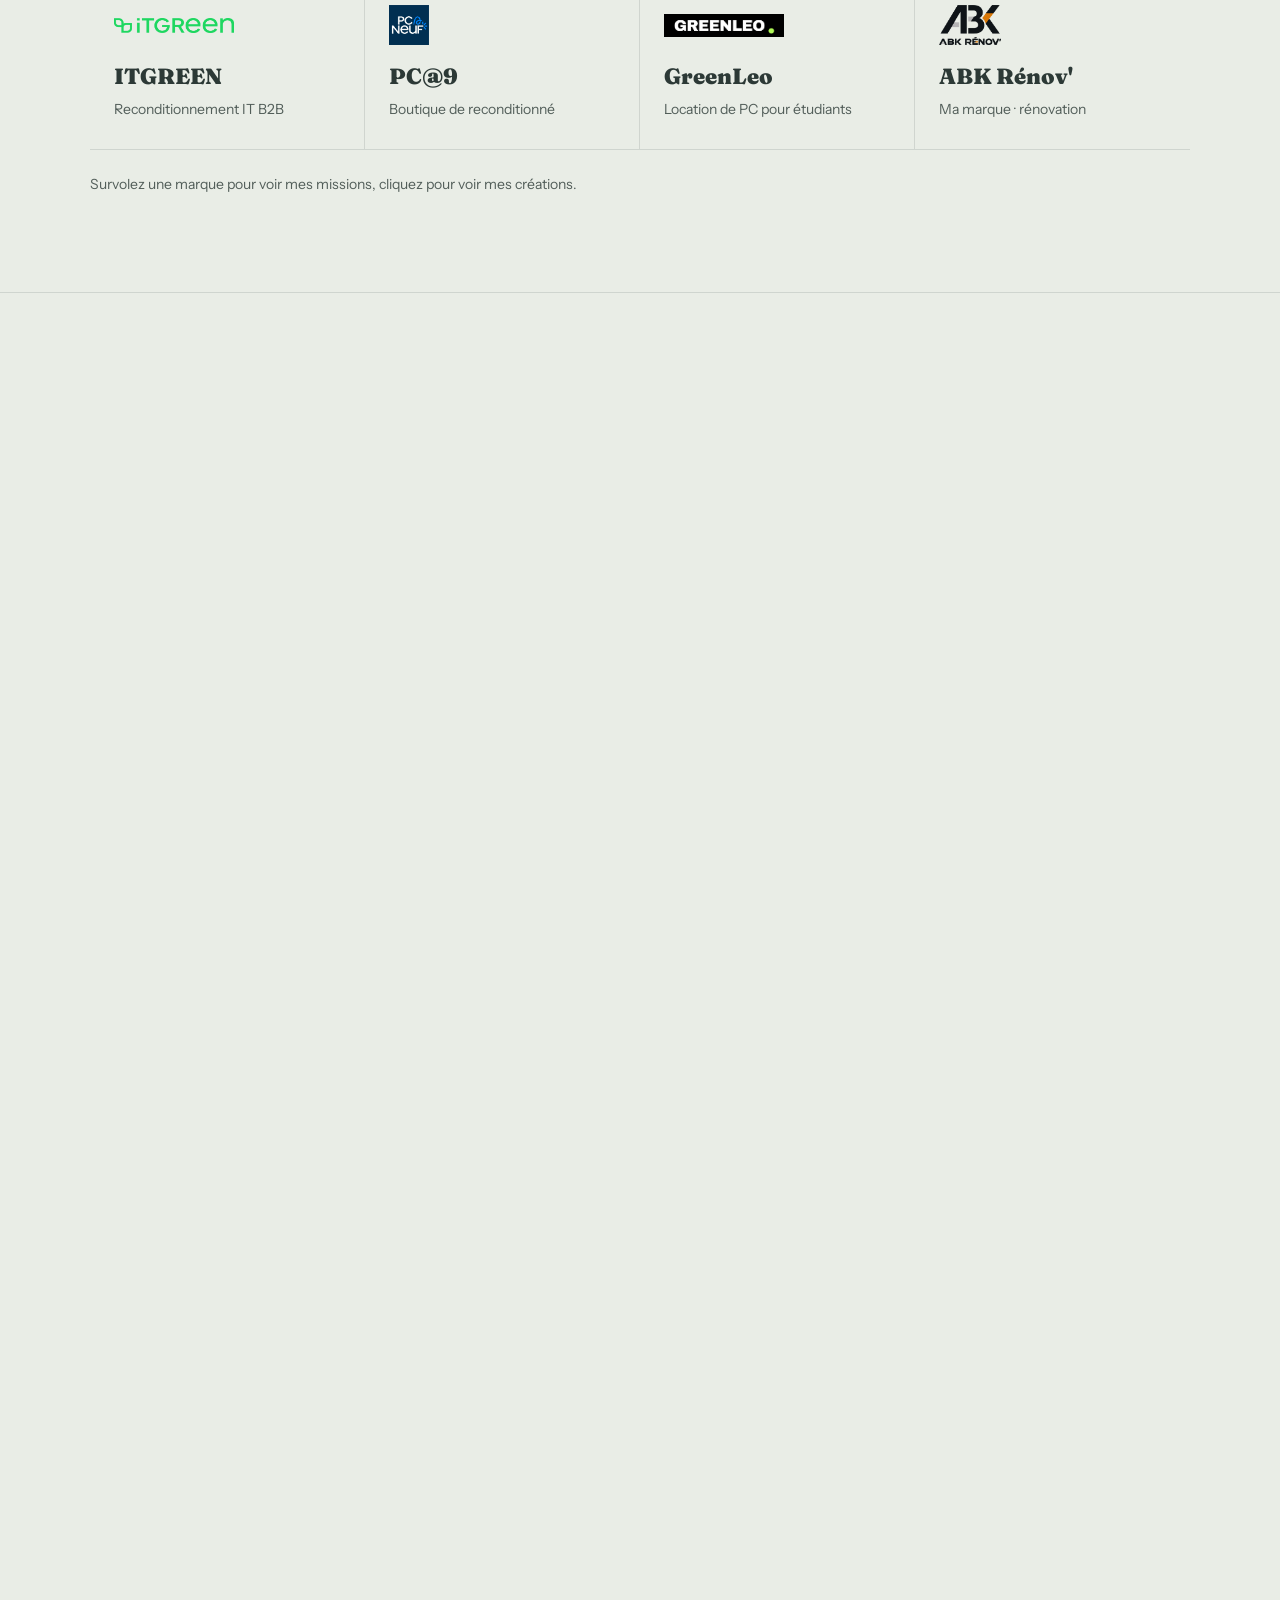
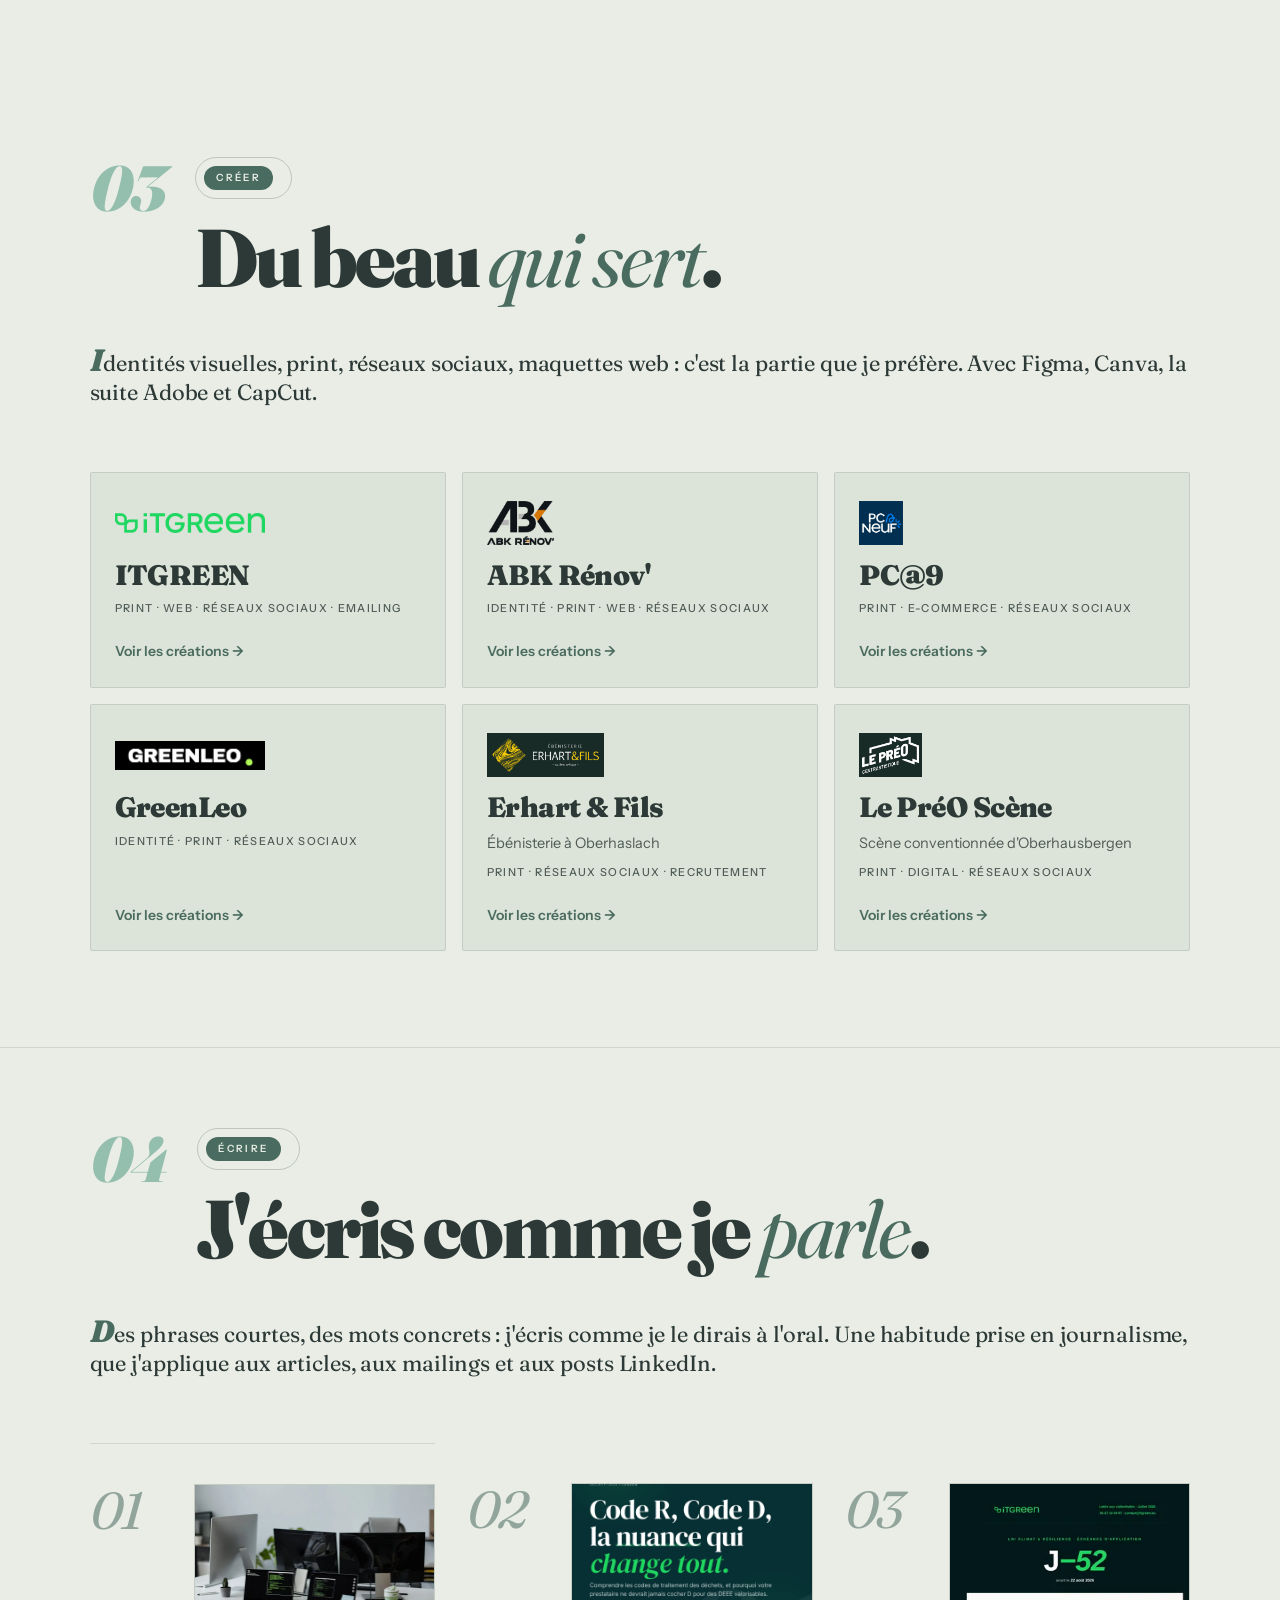
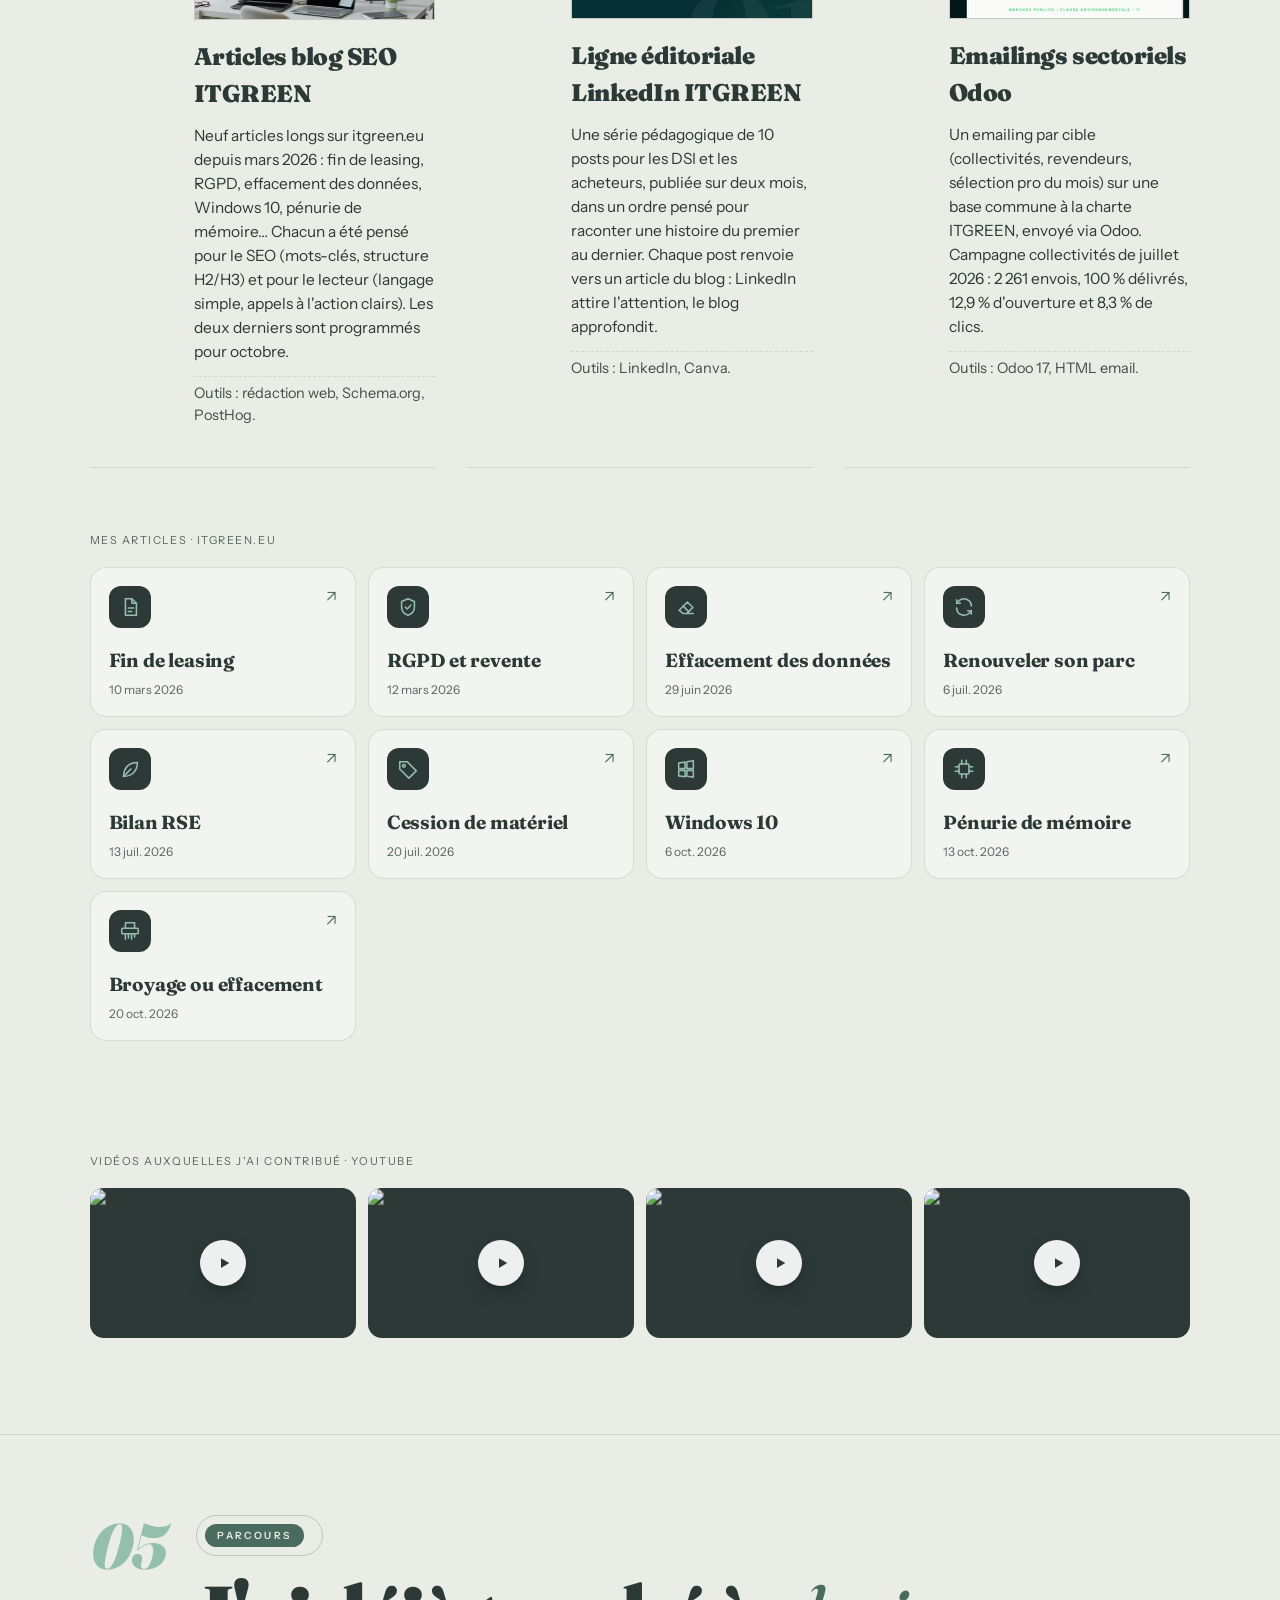
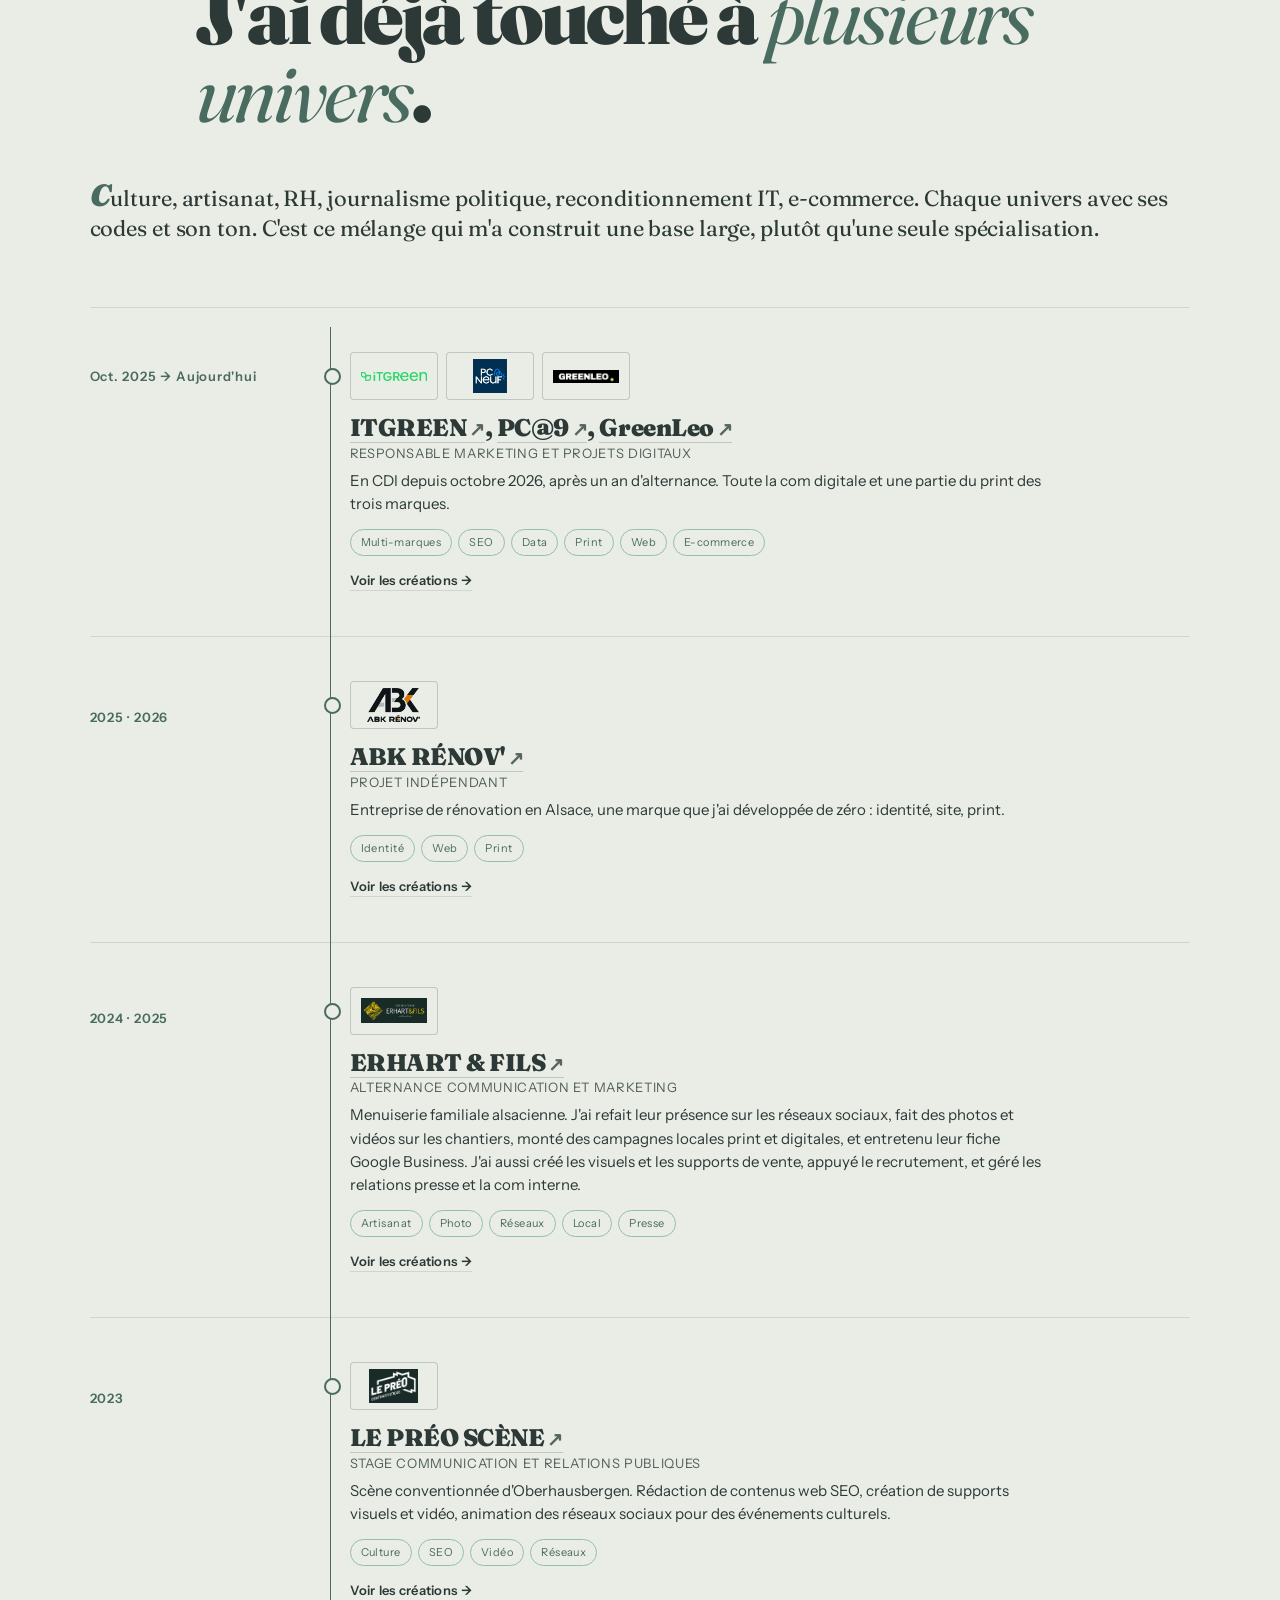
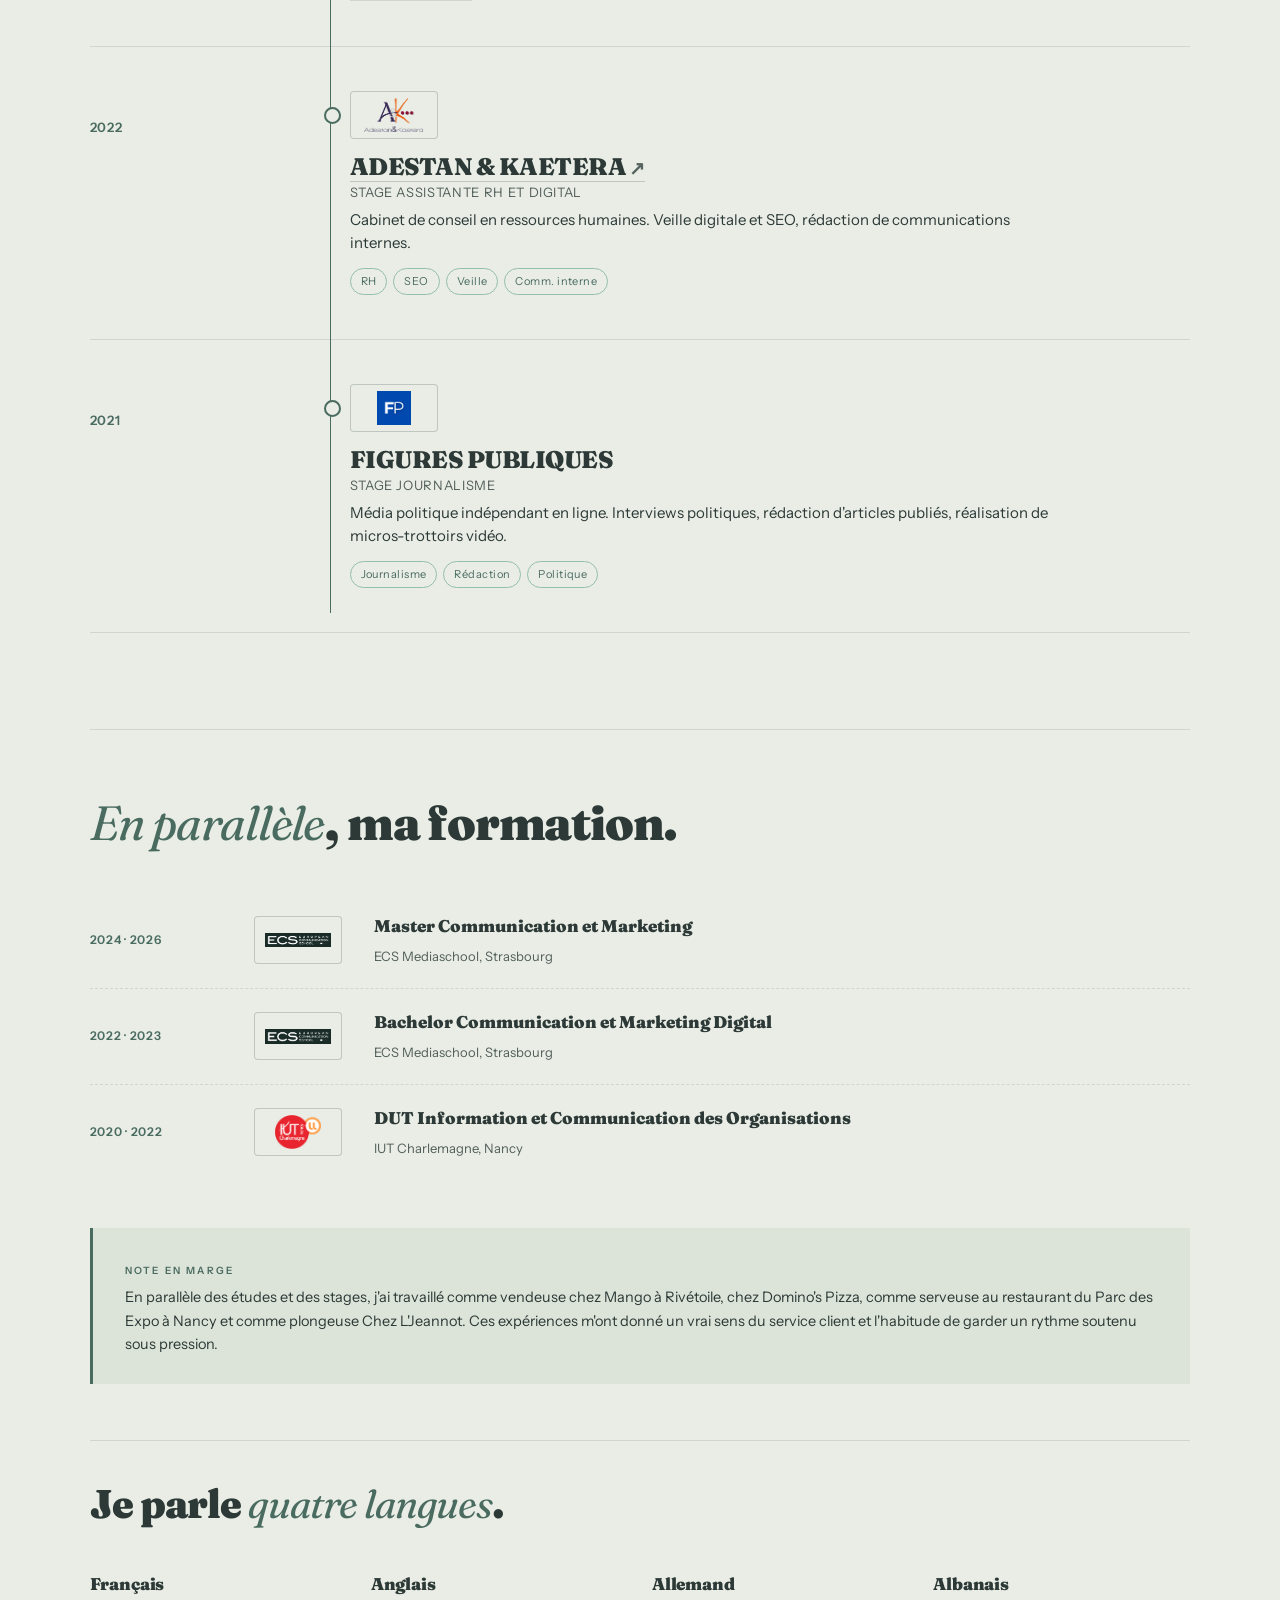
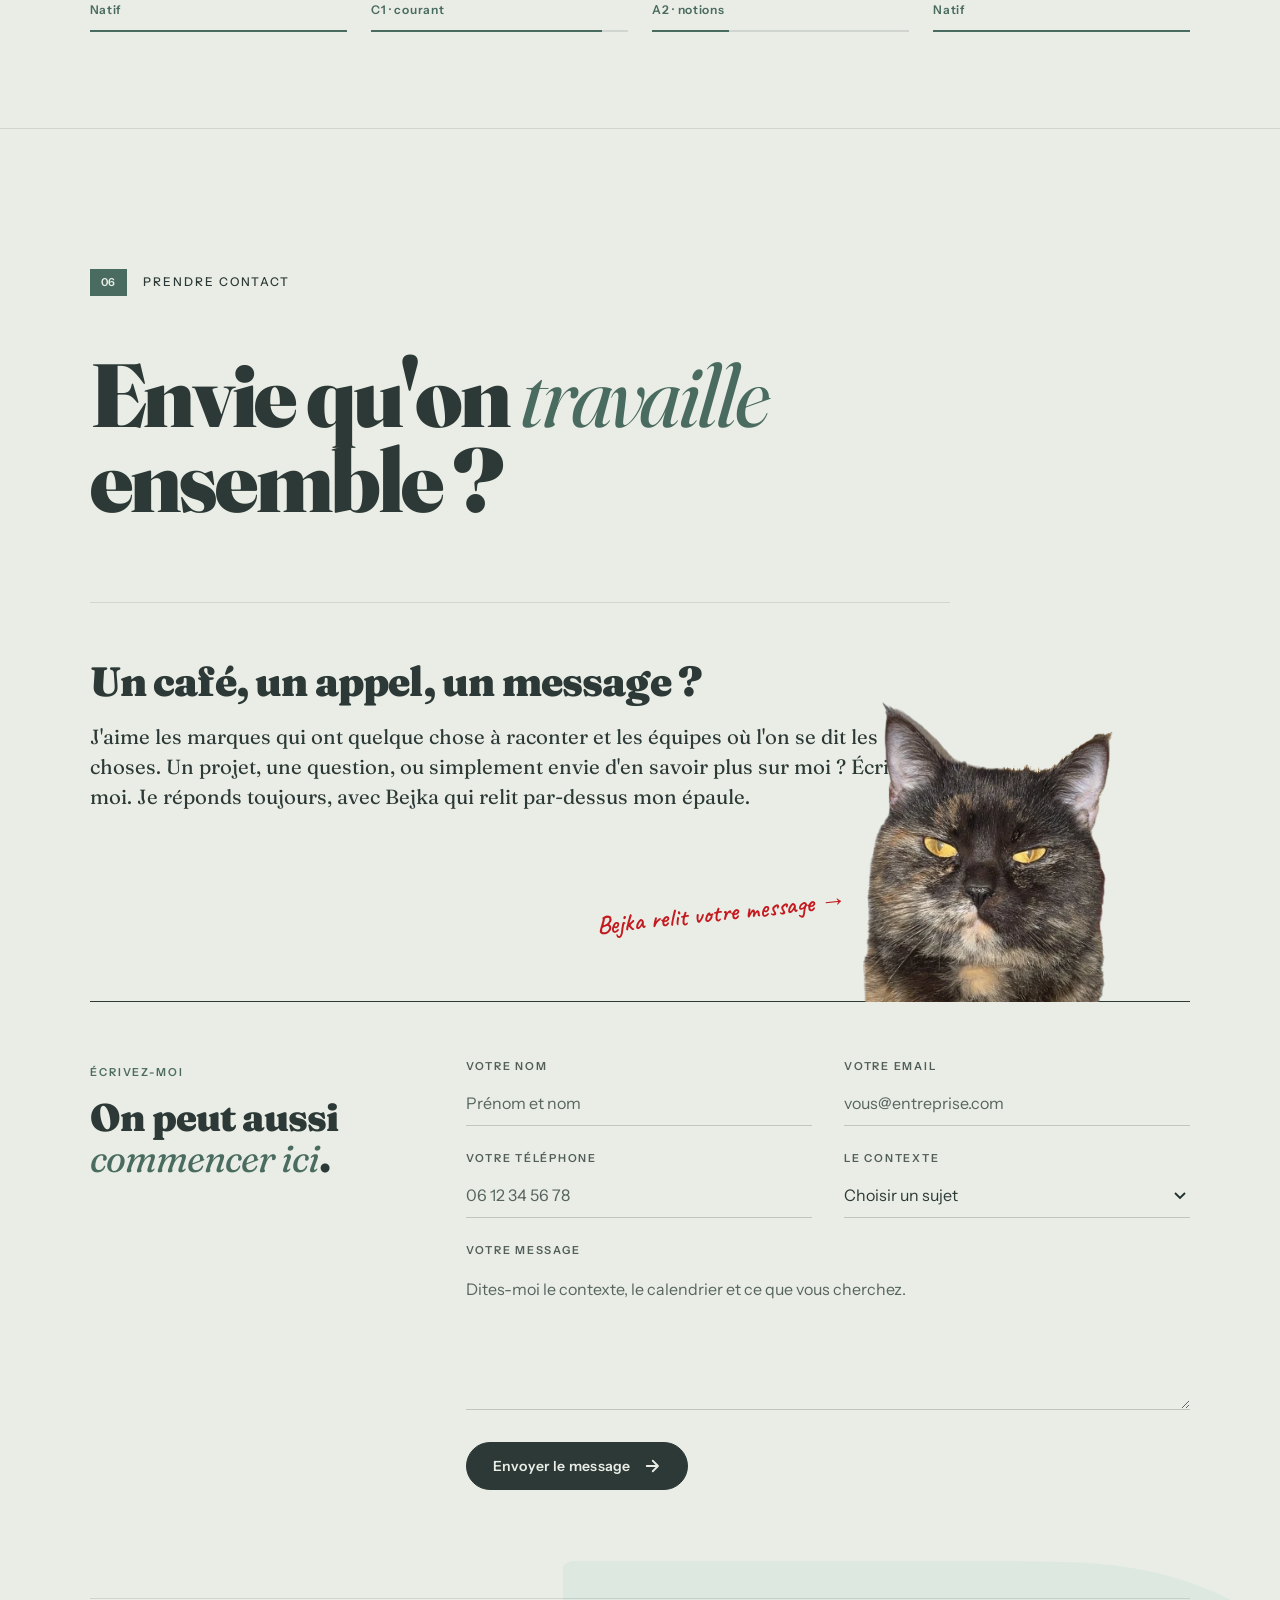
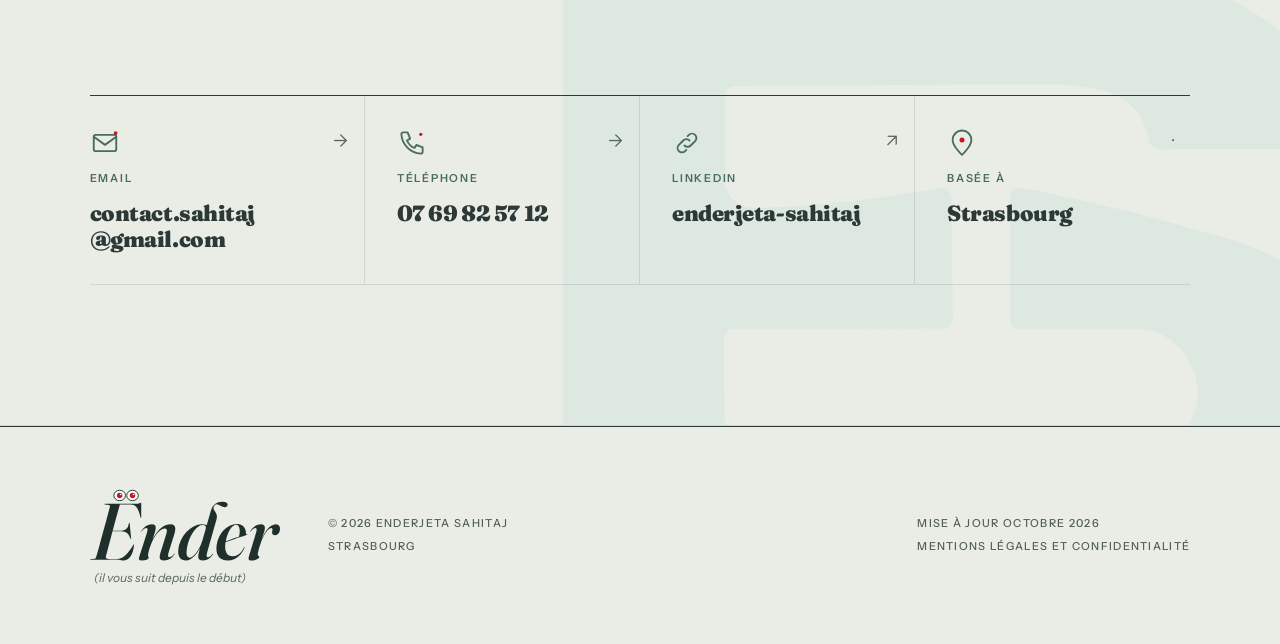
==== commit f995d48e: "PC@9 : section e-commerce (site Odoo, places de marché, fiches produits) Co-Authored-By: Claude Opus" ====
--- a/index.html
+++ b/index.html
@@ -34,7 +34,7 @@
 <link rel="preload" as="style" href="https://fonts.googleapis.com/css2?family=Fraunces:ital,opsz,wght@0,9..144,400;0,9..144,600;0,9..144,900;1,9..144,600;1,9..144,900&family=Instrument+Sans:ital,wght@0,400;0,500;0,600;1,400&family=Caveat:wght@600&display=swap" onload="this.rel='stylesheet'">
 <noscript><link rel="stylesheet" href="https://fonts.googleapis.com/css2?family=Fraunces:ital,opsz,wght@0,9..144,400;0,9..144,600;0,9..144,900;1,9..144,600;1,9..144,900&family=Instrument+Sans:ital,wght@0,400;0,500;0,600;1,400&family=Caveat:wght@600&display=swap"></noscript>
 <link rel="preload" as="image" href="assets/realisations/enderjeta-portrait-v2.jpg">
-<link rel="stylesheet" href="style.css?v=88">
+<link rel="stylesheet" href="style.css?v=89">
 
 <!-- Mesure d'audience : PostHog sans cookie (persistance en mémoire), chargé après idle, avec enregistrement anonyme des visites (tout ce qui est tapé dans les champs est masqué). Pas de bandeau nécessaire. -->
 <script>
@@ -409,7 +409,7 @@
       <button type="button" class="maker" data-brand="pca9">
         <span class="maker__logo"><img src="assets/logos/pca9.png" alt="" loading="lazy"></span>
         <span class="maker__name">PC@9</span>
-        <span class="maker__meta" data-en="Print · Web · Social media">Print · Web · Réseaux sociaux</span>
+        <span class="maker__meta" data-en="Print · E-commerce · Social media">Print · E-commerce · Réseaux sociaux</span>
         <span class="maker__cta"><span data-en="See the work">Voir les créations</span> <span aria-hidden="true">→</span></span>
       </button>
       <button type="button" class="maker" data-brand="greenleo">
@@ -602,7 +602,7 @@
         <h3><span class="timeline__co"><a href="https://itgreen.eu" target="_blank" rel="noopener">ITGREEN<span class="timeline__ext" aria-hidden="true">↗</span></a>, <a href="https://www.pcaneuf.fr" target="_blank" rel="noopener">PC@9<span class="timeline__ext" aria-hidden="true">↗</span></a>, <a href="https://greenleo.fr" target="_blank" rel="noopener">GreenLeo<span class="timeline__ext" aria-hidden="true">↗</span></a></span><em data-en="Marketing and Digital Projects Manager">Responsable marketing et projets digitaux</em></h3>
         <p data-en="Permanent contract since October 2026, after a year as an apprentice. All the digital communication and part of the print for the three brands.">En CDI depuis octobre 2026, après un an d'alternance. Toute la com digitale et une partie du print des trois marques.</p>
         <div class="timeline__tags">
-          <span data-en="Multi-brand">Multi-marques</span><span>SEO</span><span>Data</span><span>Print</span><span>Web</span>
+          <span data-en="Multi-brand">Multi-marques</span><span>SEO</span><span>Data</span><span>Print</span><span>Web</span><span>E-commerce</span>
         </div>
         <button type="button" class="timeline__works" data-brand="itgreen"><span data-en="See the work">Voir les créations</span> <span aria-hidden="true">→</span></button>
       </div>
@@ -1119,7 +1119,7 @@
           <span class="bk-hero__logo"><img src="assets/logos/pca9.png" alt="" loading="lazy"></span>
           <p class="sheet__desc" data-en="Retail refurbishment, store in Alsace">Reconditionnement grand public, boutique en Alsace</p>
           <h3 class="sheet__title" id="sheet-title-pca9">PC@9</h3>
-          <p class="sheet__intro" data-en="The store flyer, a series of stickers, posts and stories for the in-store campaigns, and a TikTok mini-vlog.">Le flyer de la boutique, une série de stickers, les posts et les stories des campagnes en magasin, et un mini-vlog TikTok.</p>
+          <p class="sheet__intro" data-en="The store flyer, a series of stickers, posts and stories for the in-store campaigns, a TikTok mini-vlog. And online sales: the Odoo website and four marketplaces I opened myself.">Le flyer de la boutique, une série de stickers, les posts et les stories des campagnes en magasin, un mini-vlog TikTok. Et la vente en ligne : le site sous Odoo et quatre places de marché que j'ai ouvertes moi-même.</p>
           <a class="sheet__site" href="https://www.pcaneuf.fr" target="_blank" rel="noopener"><span data-en="Visit">Voir</span> pcaneuf.fr <span aria-hidden="true">↗</span></a>
         </div>
         <ul class="bk-hero__facts">
@@ -1128,6 +1128,7 @@
           <li><a href="#bk-pca9-stickers" data-bk-jump><strong>5</strong><span data-en="stickers">stickers</span></a></li>
           <li><a href="#bk-pca9-posts" data-bk-jump><strong>4</strong><span data-en="posts">posts</span></a></li>
           <li><a href="#bk-pca9-video" data-bk-jump><strong>1</strong><span data-en="TikTok video">vidéo TikTok</span></a></li>
+          <li><a href="#bk-pca9-ecom" data-bk-jump><strong>70</strong><span data-en="product pages online">fiches produits en ligne</span></a></li>
         </ul>
       </header>
       <section class="bk-sec" id="bk-pca9-print">
@@ -1220,6 +1221,31 @@
           <figure class="bk-phone bk-phone--video">
             <div class="bk-phone__body"><span class="bk-phone__notch" aria-hidden="true"></span><video class="bk-video" muted loop playsinline preload="none" poster="assets/videos/pca9-minivlog-poster.webp" aria-label="Mini-vlog TikTok PC@9 : des chatons au milieu des mini-PC reconditionnés" data-aria-en="PC@9 TikTok mini-vlog: kittens among refurbished mini PCs"><source src="assets/videos/pca9-minivlog.mp4" type="video/mp4"></video></div>
             <figcaption data-en="Mini-vlog, 26 s">Mini-vlog, 26 s</figcaption>
+          </figure>
+        </div>
+      </section>
+      <section class="bk-sec" id="bk-pca9-ecom">
+        <header class="bk-sec__head">
+          <span class="bk-sec__num">05</span>
+          <h4 class="bk-sec__title" data-en="Online shop and marketplaces">Boutique en ligne et places de marché</h4>
+          <p class="bk-sec__sub" data-en="I created the PC@9 seller accounts on Amazon, Leboncoin, eBay and TikTok Shop, and I run the pcaneuf.fr website on Odoo. I put the products online, write the product pages, set prices with the managers and take the product photos.">J'ai créé les comptes vendeur de PC@9 sur Amazon, Leboncoin, eBay et TikTok Shop, et je gère le site pcaneuf.fr sous Odoo. Je mets les produits en ligne, j'écris les fiches, je fixe les prix avec les responsables et je fais les photos produits.</p>
+        </header>
+        <ul class="bk-kpis">
+          <li><strong>70</strong><span data-en="product pages online on pcaneuf.fr">fiches produits en ligne sur pcaneuf.fr</span></li>
+          <li><strong>55</strong><span data-en="active listings on Leboncoin">annonces actives sur Leboncoin</span></li>
+          <li><strong data-en="300,000">300 000</strong><span data-en="appearances in Leboncoin searches in two weeks">apparitions dans les recherches Leboncoin en deux semaines</span></li>
+          <li><strong>4</strong><span data-en="marketplaces opened: Amazon, Leboncoin, eBay, TikTok Shop">places de marché ouvertes : Amazon, Leboncoin, eBay, TikTok Shop</span></li>
+        </ul>
+        <div class="bk-row bk-row--browsers">
+          <figure class="work bk-tile bk-browser" style="--r:1.6">
+            <div class="bk-browser__bar"><i></i><i></i><i></i><span>pcaneuf.fr/shop</span></div>
+            <div class="bk-mat"><img loading="lazy" src="assets/realisations/pca9-eshop.webp" alt="La boutique en ligne pcaneuf.fr" data-alt-en="The pcaneuf.fr online shop"></div>
+            <figcaption data-en="Online shop">Boutique en ligne</figcaption>
+          </figure>
+          <figure class="work bk-tile bk-browser" style="--r:1.6">
+            <div class="bk-browser__bar"><i></i><i></i><i></i><span>pcaneuf.fr/shop/dell-latitude-7410</span></div>
+            <div class="bk-mat"><img loading="lazy" src="assets/realisations/pca9-fiche-produit.webp" alt="Une fiche produit rédigée pour pcaneuf.fr" data-alt-en="A product page written for pcaneuf.fr"></div>
+            <figcaption data-en="Product page">Fiche produit</figcaption>
           </figure>
         </div>
       </section>
--- a/style.css
+++ b/style.css
@@ -5517,3 +5517,10 @@
   .bejka-peek { width: 170px; right: 4%; }
   .bejka-peek__note { font-size: 21px; top: 10%; }
 }
+
+/* ---------- Chiffres d'une section (e-commerce PC@9) ---------- */
+.bk-kpis { list-style: none; margin: 0 0 32px; padding: 0; display: grid; grid-template-columns: repeat(4, minmax(0, 1fr)); gap: 1px; background: var(--ink-line); border: 1px solid var(--ink-line); }
+.bk-kpis li { display: flex; flex-direction: column; gap: 8px; padding: 22px 22px 24px; background: var(--b-soft); }
+.bk-kpis strong { font-family: var(--font-display); font-weight: 900; font-size: clamp(34px, 3.4vw, 46px); line-height: 1; color: var(--b); }
+.bk-kpis span { font-size: 14px; line-height: 1.4; color: var(--ink-soft); }
+@media (max-width: 900px) { .bk-kpis { grid-template-columns: repeat(2, minmax(0, 1fr)); } }
